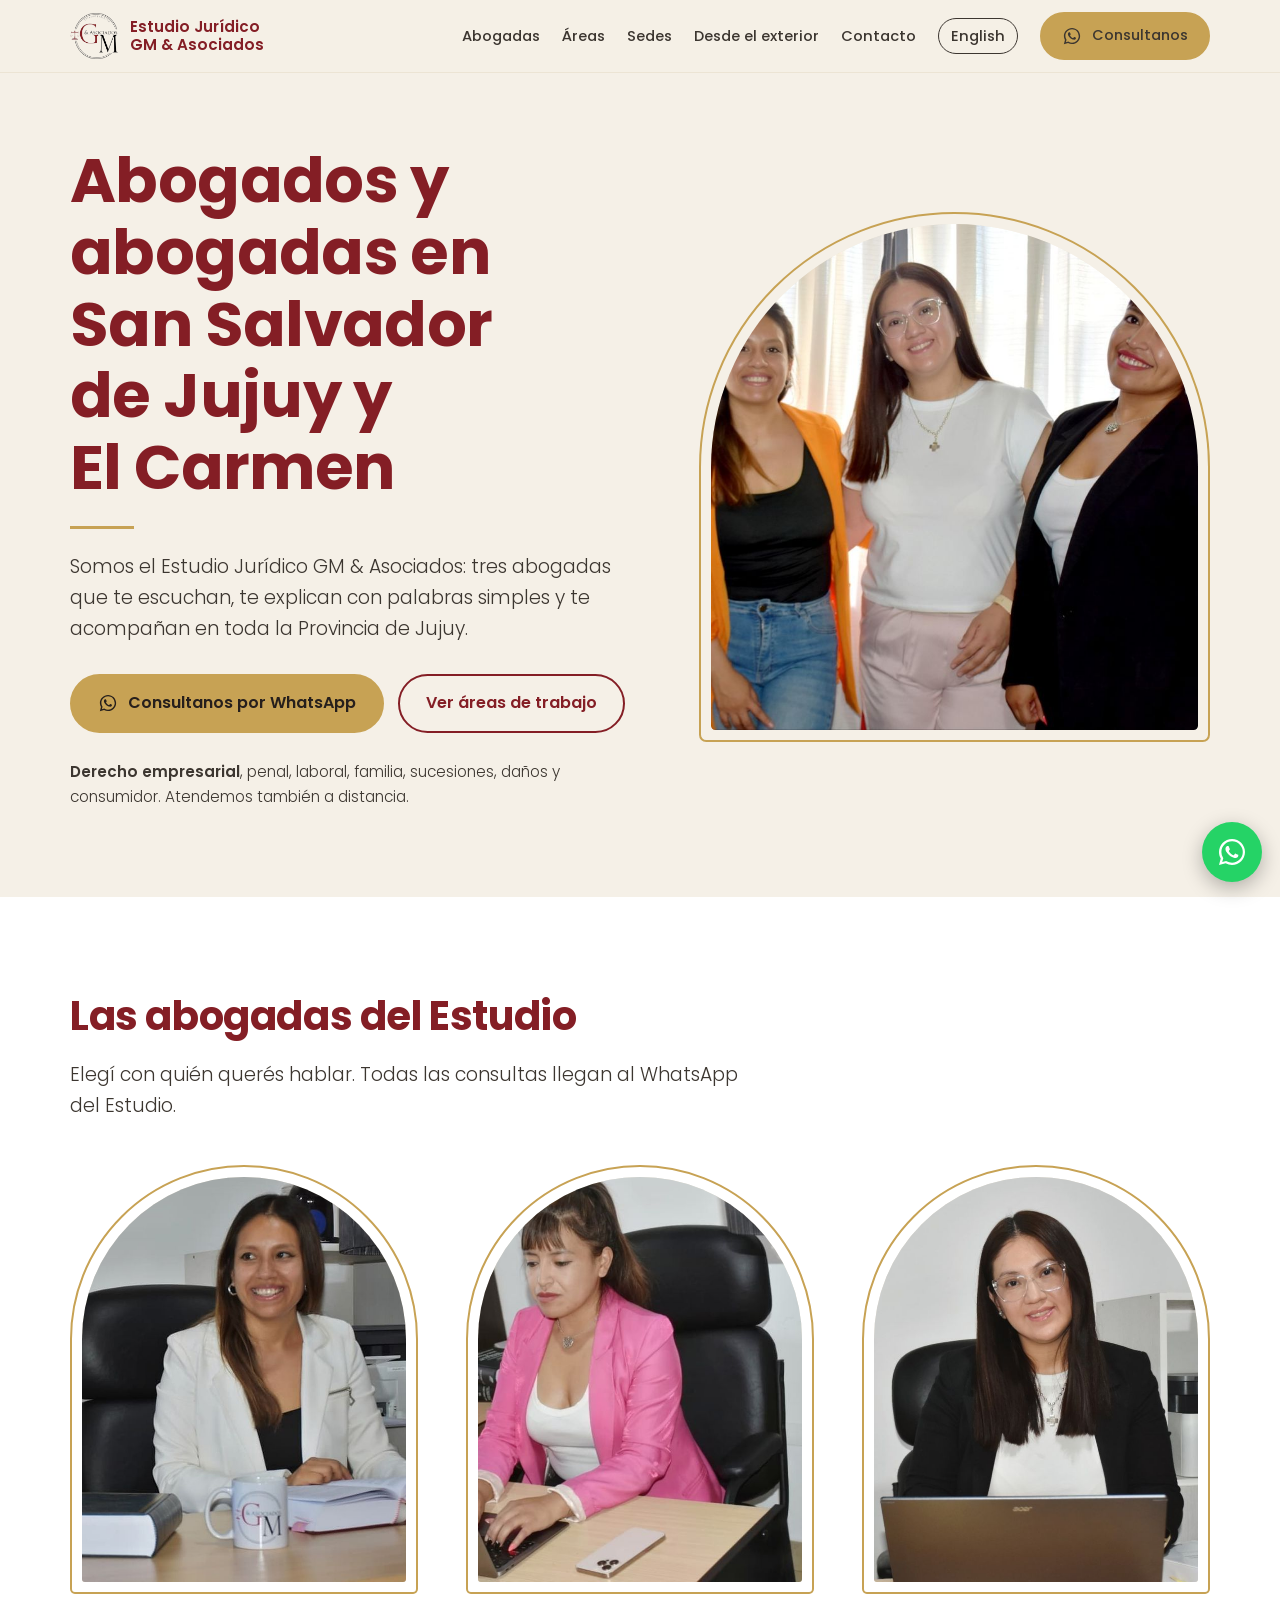
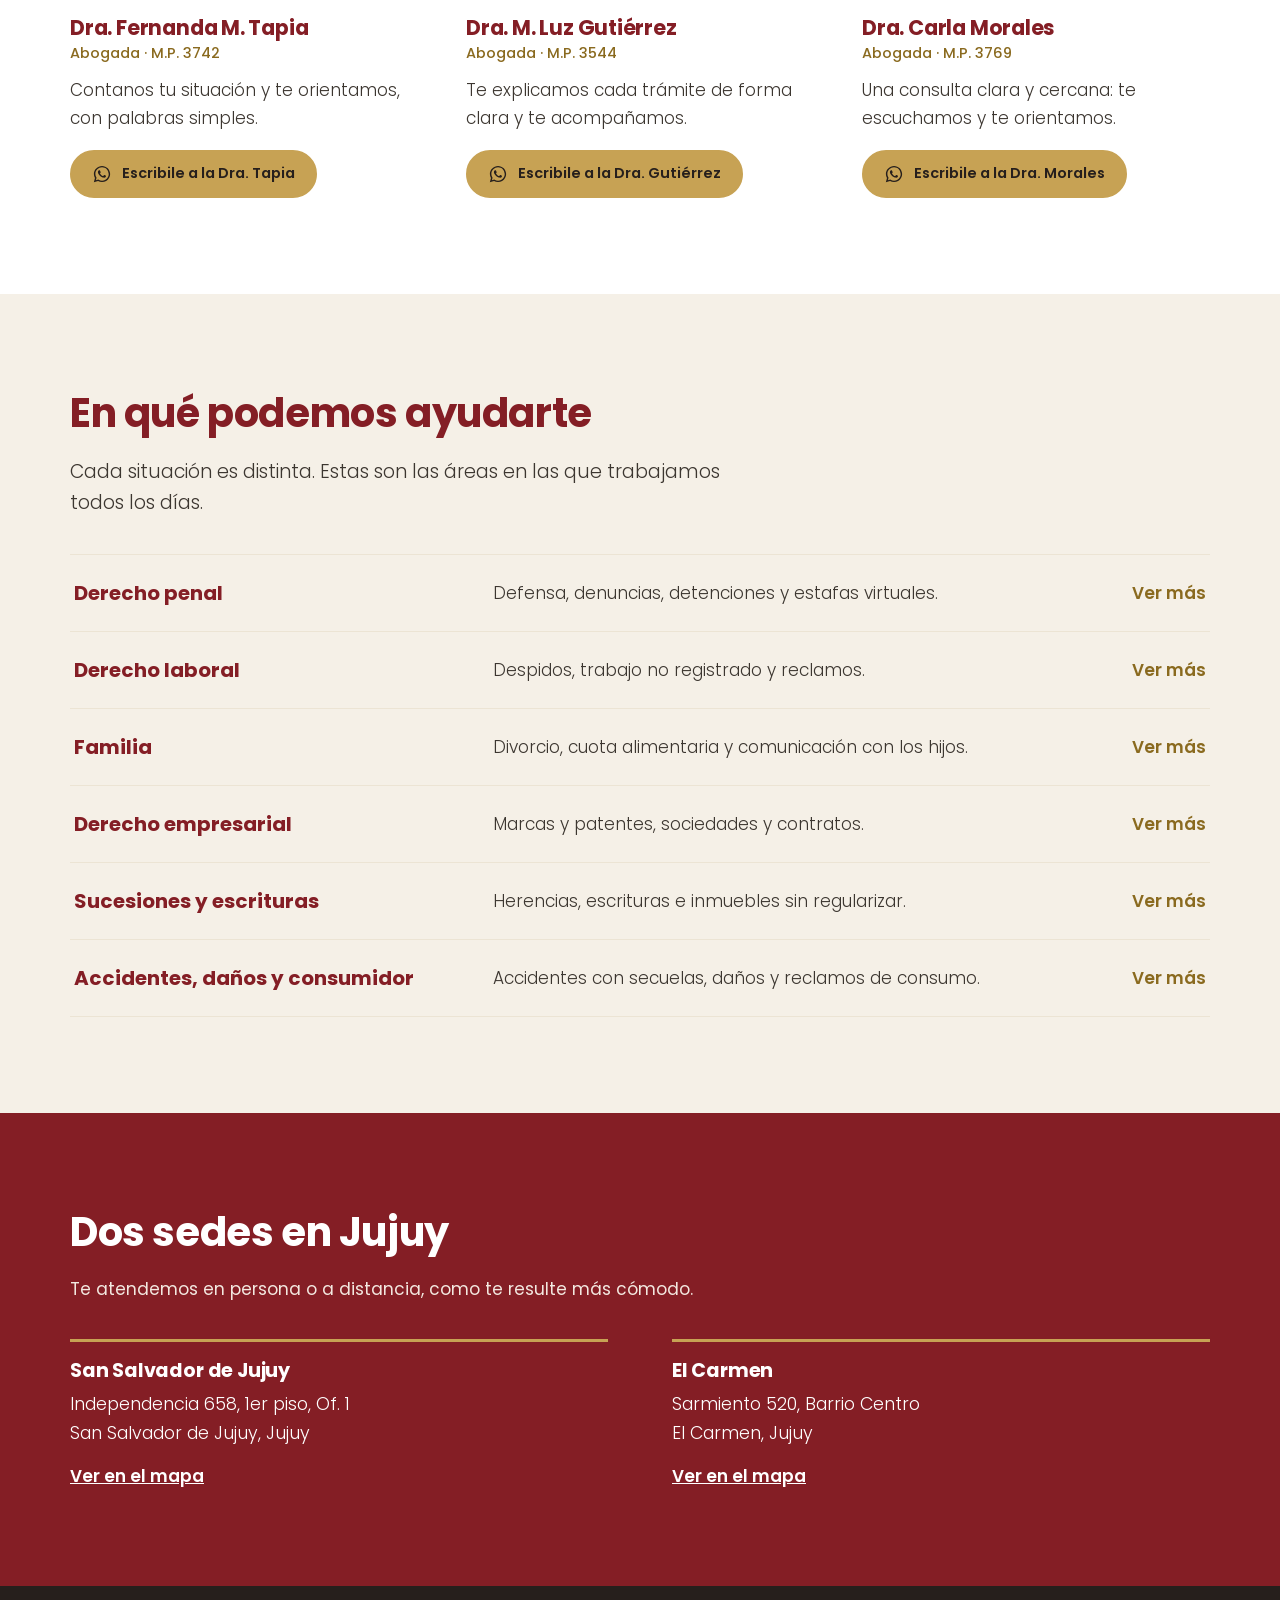
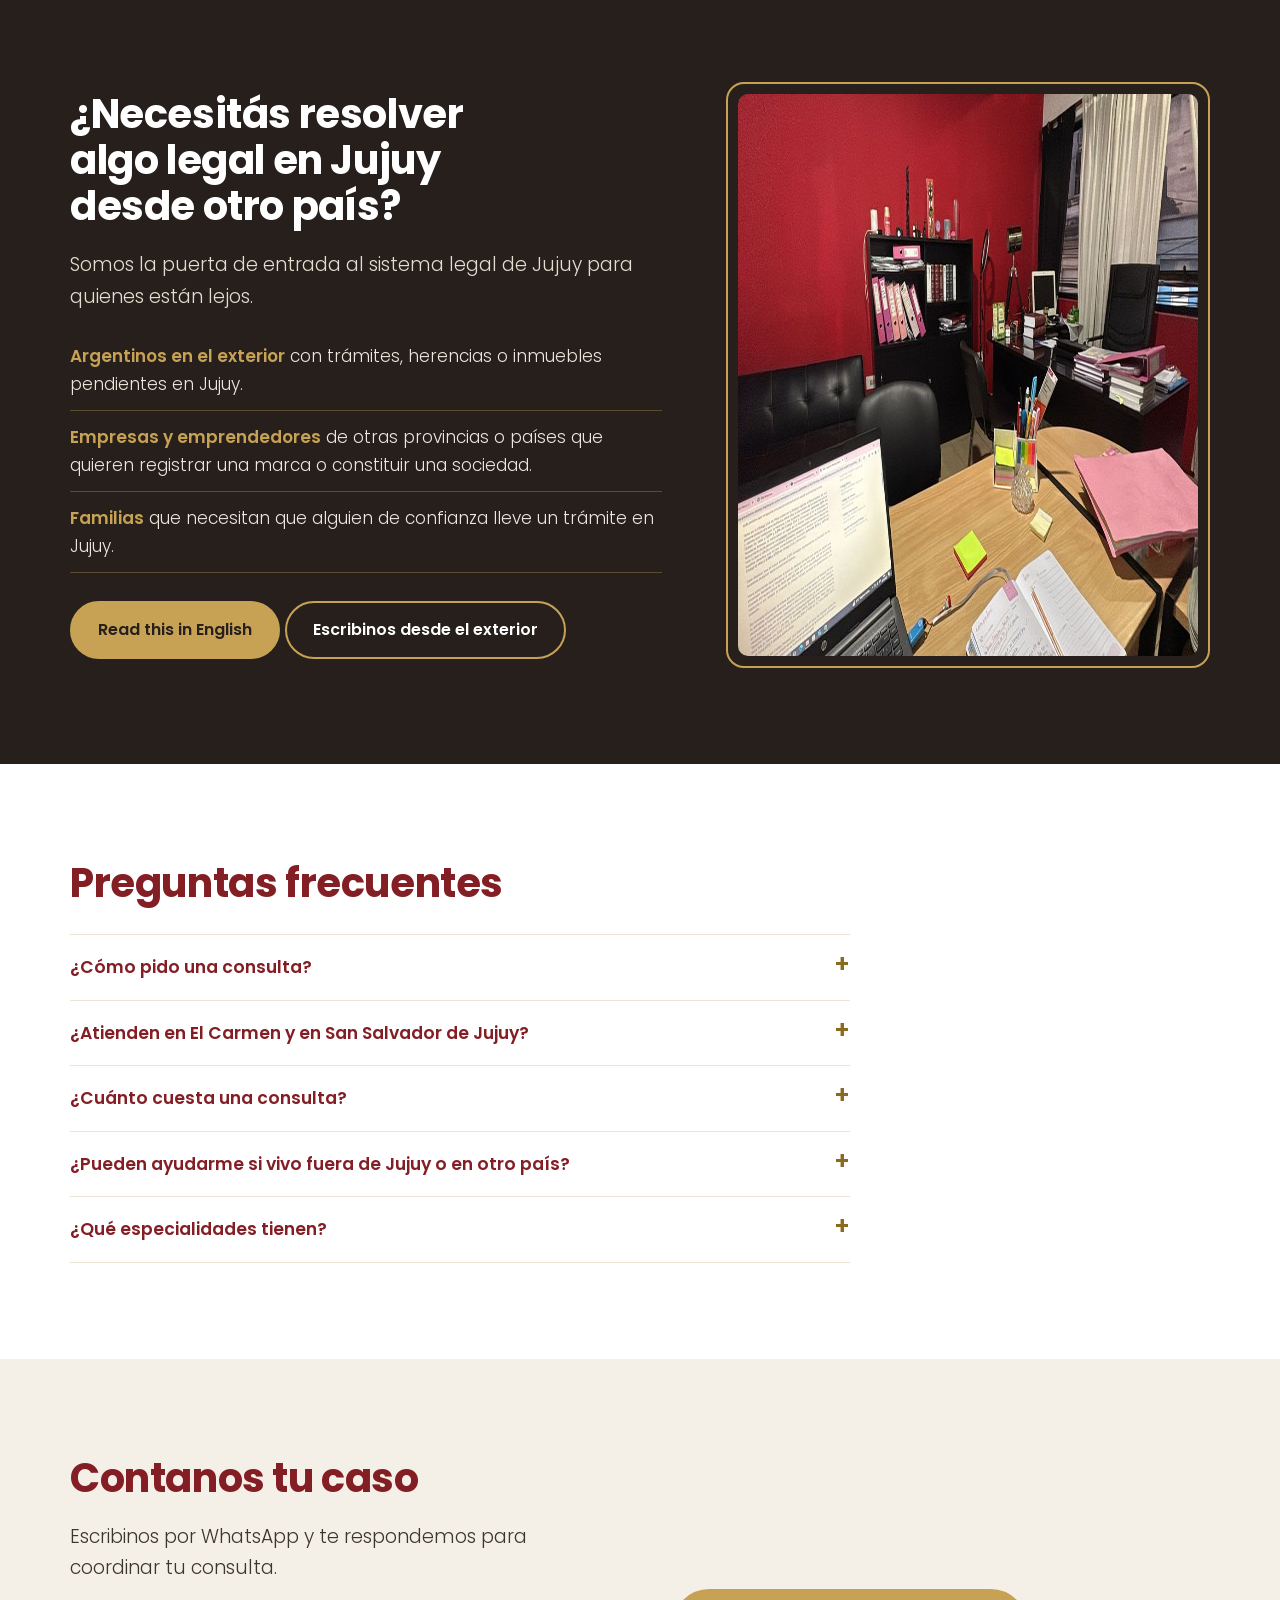
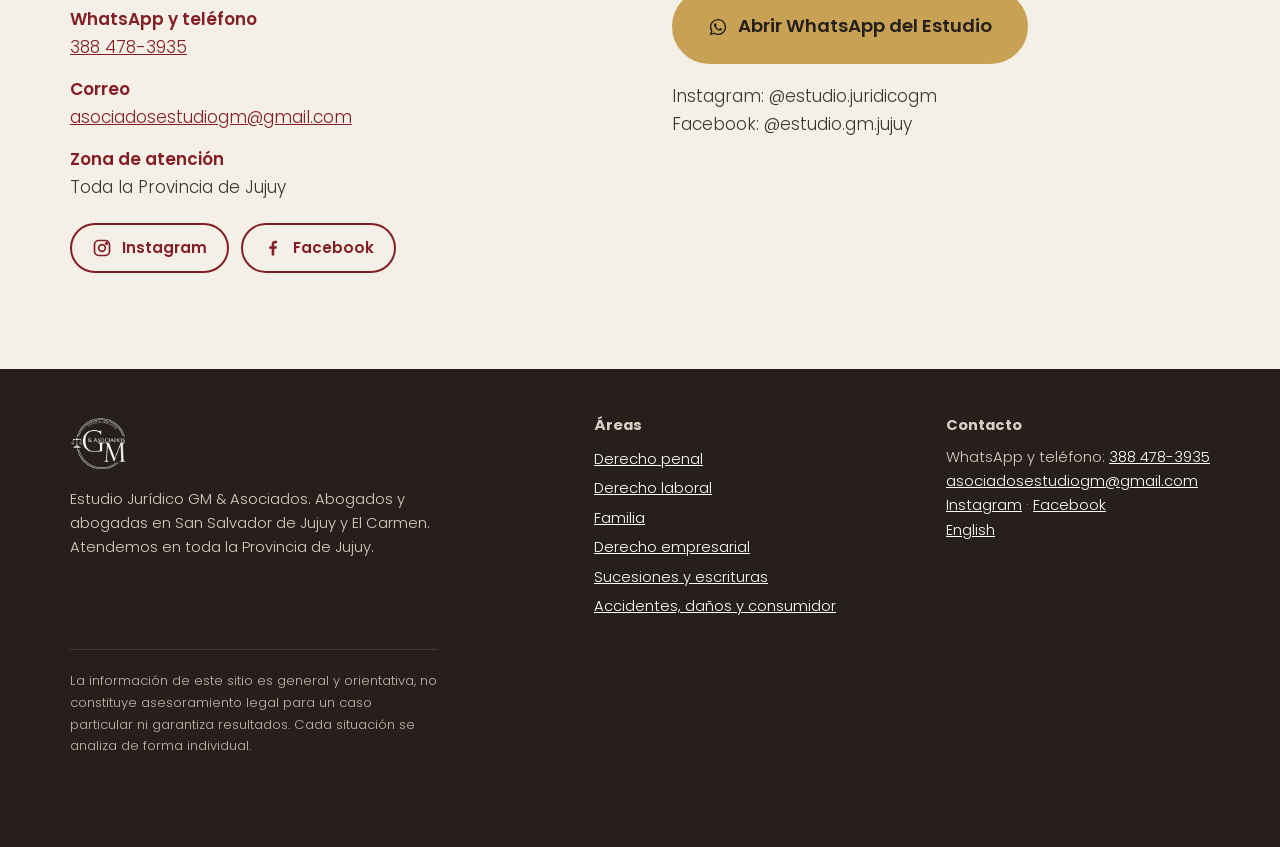
==== index.html @ 3192e0ef "Sitio web Estudio Juridico GM & Asociados Co-Authored-By: Claude Sonnet 5.5 <noreply@anthropic.com> " ====
<!doctype html>
<html lang="es">
<head>
<meta charset="utf-8">
<meta name="viewport" content="width=device-width,initial-scale=1">
<title>Abogadas en Jujuy y El Carmen | Estudio GM &amp; Asociados</title>
<meta name="description" content="Estudio jurídico en San Salvador de Jujuy y El Carmen. Abogados y abogadas en derecho empresarial, penal, laboral y familia. Consultá por WhatsApp.">
<meta name="robots" content="index,follow,max-image-preview:large">
<link rel="canonical" href="https://consultorarzok.github.io/estudio-gm-asociados-web/">
<link rel="alternate" hreflang="es-AR" href="https://consultorarzok.github.io/estudio-gm-asociados-web/">
<link rel="alternate" hreflang="en" href="https://consultorarzok.github.io/estudio-gm-asociados-web/en/">
<link rel="alternate" hreflang="x-default" href="https://consultorarzok.github.io/estudio-gm-asociados-web/">
<meta name="theme-color" content="#841E25">
<meta name="geo.region" content="AR-Y">
<meta name="geo.placename" content="San Salvador de Jujuy">
<meta property="og:type" content="website">
<meta property="og:site_name" content="Estudio Jurídico GM & Asociados">
<meta property="og:title" content="Abogadas en Jujuy y El Carmen | Estudio GM &amp; Asociados">
<meta property="og:description" content="Estudio jurídico en San Salvador de Jujuy y El Carmen. Abogados y abogadas en derecho empresarial, penal, laboral y familia. Consultá por WhatsApp.">
<meta property="og:url" content="https://consultorarzok.github.io/estudio-gm-asociados-web/">
<meta property="og:image" content="https://consultorarzok.github.io/estudio-gm-asociados-web/img/og.jpg">
<meta property="og:locale" content="es_AR">
<meta name="twitter:card" content="summary_large_image">
<link rel="icon" href="favicon.png" type="image/png">
<link rel="apple-touch-icon" href="apple-touch-icon.png">
<link rel="preconnect" href="https://fonts.googleapis.com">
<link rel="preconnect" href="https://fonts.gstatic.com" crossorigin>
<link href="https://fonts.googleapis.com/css2?family=Poppins:wght@300;400;500;600;700&display=swap" rel="stylesheet">
<link rel="stylesheet" href="style.css">
<script type="application/ld+json">{"@context": "https://schema.org", "@graph": [{"@type": ["LegalService", "LocalBusiness"], "@id": "https://consultorarzok.github.io/estudio-gm-asociados-web/#estudio", "name": "Estudio Jurídico GM & Asociados", "alternateName": ["GM & Asociados", "Estudio GM Jujuy"], "description": "Estudio jurídico en San Salvador de Jujuy y El Carmen, Jujuy, Argentina. Abogados y abogadas en derecho empresarial, penal, laboral, familia, sucesiones, daños y consumidor.", "url": "https://consultorarzok.github.io/estudio-gm-asociados-web/", "logo": "https://consultorarzok.github.io/estudio-gm-asociados-web/img/logo-gm.png", "image": "https://consultorarzok.github.io/estudio-gm-asociados-web/img/og.jpg", "telephone": "+543884783935", "email": "asociadosestudiogm@gmail.com", "priceRange": "$$", "address": {"@type": "PostalAddress", "streetAddress": "Independencia 658, 1er Piso, Of. 1", "addressLocality": "San Salvador de Jujuy", "addressRegion": "Jujuy", "addressCountry": "AR"}, "areaServed": [{"@type": "AdministrativeArea", "name": "Provincia de Jujuy"}, {"@type": "City", "name": "San Salvador de Jujuy"}, {"@type": "City", "name": "El Carmen"}], "knowsAbout": ["Derecho empresarial", "Registro de marcas y patentes", "Sociedades", "Derecho penal", "Derecho laboral", "Derecho de familia", "Sucesiones", "Daños y perjuicios", "Derecho del consumidor"], "knowsLanguage": ["es"], "sameAs": ["https://www.instagram.com/estudio.juridicogm/", "https://www.facebook.com/estudio.gm.jujuy"], "contactPoint": {"@type": "ContactPoint", "telephone": "+543884783935", "contactType": "customer service", "availableLanguage": ["es"], "areaServed": "AR"}, "location": [{"@type": "Place", "name": "Sede San Salvador de Jujuy", "address": {"@type": "PostalAddress", "streetAddress": "Independencia 658, 1er Piso, Of. 1", "addressLocality": "San Salvador de Jujuy", "addressRegion": "Jujuy", "addressCountry": "AR"}}, {"@type": "Place", "name": "Sede El Carmen", "address": {"@type": "PostalAddress", "streetAddress": "Sarmiento 520, Barrio Centro", "addressLocality": "El Carmen", "addressRegion": "Jujuy", "addressCountry": "AR"}}], "employee": [{"@type": "Person", "name": "Dra. Fernanda M. Tapia", "jobTitle": "Abogada", "worksFor": {"@id": "https://consultorarzok.github.io/estudio-gm-asociados-web/#estudio"}, "image": "https://consultorarzok.github.io/estudio-gm-asociados-web/img/dra-tapia.jpg"}, {"@type": "Person", "name": "Dra. M. Luz Gutiérrez", "jobTitle": "Abogada", "worksFor": {"@id": "https://consultorarzok.github.io/estudio-gm-asociados-web/#estudio"}, "image": "https://consultorarzok.github.io/estudio-gm-asociados-web/img/dra-gutierrez.jpg"}, {"@type": "Person", "name": "Dra. Carla Morales", "jobTitle": "Abogada", "worksFor": {"@id": "https://consultorarzok.github.io/estudio-gm-asociados-web/#estudio"}, "image": "https://consultorarzok.github.io/estudio-gm-asociados-web/img/dra-morales.jpg"}]}, {"@type": "WebSite", "@id": "https://consultorarzok.github.io/estudio-gm-asociados-web/#web", "url": "https://consultorarzok.github.io/estudio-gm-asociados-web/", "name": "Estudio Jurídico GM & Asociados", "inLanguage": "es-AR", "publisher": {"@id": "https://consultorarzok.github.io/estudio-gm-asociados-web/#estudio"}}]}</script>
</head>
<body>
<a class="skip" href="#main">Ir al contenido</a>
<header class="top"><div class="wrap bar">
<a class="brand" href="./"><img src="img/logo-gm.png" alt="Logo del Estudio Jurídico GM & Asociados" width="48" height="45"><span>Estudio Jurídico<br>GM &amp; Asociados</span></a>
<button class="menu-btn" aria-expanded="false" aria-controls="nav" onclick="var n=document.getElementById('nav');var o=n.classList.toggle('open');this.setAttribute('aria-expanded',o)">Menú</button>
<nav class="main" id="nav" aria-label="Principal"><a href="#equipo">Abogadas</a><a href="#areas">Áreas</a><a href="#sedes">Sedes</a><a href="#desde-el-exterior">Desde el exterior</a><a href="#contacto">Contacto</a><a class="lang" href="en/" hreflang="en" lang="en">English</a><a class="btn sm" href="https://wa.me/5493884783935?text=Hola%2C%20quisiera%20hacer%20una%20consulta%20con%20el%20Estudio%20GM%20%26%20Asociados." rel="noopener" target="_blank"><svg viewBox="0 0 32 32" fill="currentColor" aria-hidden="true"><path d="M16.04 3C8.84 3 3 8.83 3 16.02c0 2.3.6 4.54 1.74 6.51L3 29l6.64-1.7a13 13 0 0 0 6.4 1.64h.01C23.23 28.94 29 23.1 29 15.92 29 8.83 23.2 3 16.04 3Zm0 23.7h-.01a10.7 10.7 0 0 1-5.46-1.5l-.39-.23-3.94 1.01 1.05-3.84-.25-.4a10.67 10.67 0 0 1-1.64-5.72c0-5.9 4.8-10.7 10.7-10.7 2.86 0 5.54 1.1 7.56 3.14a10.6 10.6 0 0 1 3.13 7.57c0 5.9-4.8 10.67-10.75 10.67Zm5.87-8c-.32-.16-1.9-.94-2.2-1.05-.3-.1-.5-.16-.73.16-.21.32-.84 1.05-1.03 1.27-.19.21-.38.24-.7.08-.32-.16-1.36-.5-2.59-1.6a9.7 9.7 0 0 1-1.8-2.24c-.19-.32 0-.5.14-.66.14-.14.32-.38.48-.57.16-.19.21-.32.32-.54.1-.21.05-.4-.03-.56-.08-.16-.73-1.76-1-2.4-.26-.63-.53-.54-.73-.55h-.62c-.21 0-.56.08-.85.4-.29.32-1.11 1.08-1.11 2.64 0 1.55 1.14 3.06 1.3 3.27.16.21 2.23 3.4 5.4 4.77.75.33 1.34.52 1.8.67.76.24 1.45.2 2 .12.6-.09 1.9-.78 2.16-1.53.27-.75.27-1.39.19-1.53-.08-.13-.3-.21-.62-.37Z"/></svg>Consultanos</a></nav>
</div></header>
<main id="main">
<section class="hero"><div class="wrap grid">
<div>
<h1>Abogados y abogadas en San Salvador de Jujuy y El Carmen</h1>
<span class="rule"></span>
<p class="lead">Somos el Estudio Jurídico GM &amp; Asociados: tres abogadas que te escuchan, te explican con palabras simples y te acompañan en toda la Provincia de Jujuy.</p>
<div class="acts">
<a class="btn" href="https://wa.me/5493884783935?text=Hola%2C%20quisiera%20hacer%20una%20consulta%20con%20el%20Estudio%20GM%20%26%20Asociados." target="_blank" rel="noopener"><svg viewBox="0 0 32 32" fill="currentColor" aria-hidden="true"><path d="M16.04 3C8.84 3 3 8.83 3 16.02c0 2.3.6 4.54 1.74 6.51L3 29l6.64-1.7a13 13 0 0 0 6.4 1.64h.01C23.23 28.94 29 23.1 29 15.92 29 8.83 23.2 3 16.04 3Zm0 23.7h-.01a10.7 10.7 0 0 1-5.46-1.5l-.39-.23-3.94 1.01 1.05-3.84-.25-.4a10.67 10.67 0 0 1-1.64-5.72c0-5.9 4.8-10.7 10.7-10.7 2.86 0 5.54 1.1 7.56 3.14a10.6 10.6 0 0 1 3.13 7.57c0 5.9-4.8 10.67-10.75 10.67Zm5.87-8c-.32-.16-1.9-.94-2.2-1.05-.3-.1-.5-.16-.73.16-.21.32-.84 1.05-1.03 1.27-.19.21-.38.24-.7.08-.32-.16-1.36-.5-2.59-1.6a9.7 9.7 0 0 1-1.8-2.24c-.19-.32 0-.5.14-.66.14-.14.32-.38.48-.57.16-.19.21-.32.32-.54.1-.21.05-.4-.03-.56-.08-.16-.73-1.76-1-2.4-.26-.63-.53-.54-.73-.55h-.62c-.21 0-.56.08-.85.4-.29.32-1.11 1.08-1.11 2.64 0 1.55 1.14 3.06 1.3 3.27.16.21 2.23 3.4 5.4 4.77.75.33 1.34.52 1.8.67.76.24 1.45.2 2 .12.6-.09 1.9-.78 2.16-1.53.27-.75.27-1.39.19-1.53-.08-.13-.3-.21-.62-.37Z"/></svg>Consultanos por WhatsApp</a>
<a class="btn sec" href="#areas">Ver áreas de trabajo</a>
</div>
<p class="meta"><strong>Derecho empresarial</strong>, penal, laboral, familia, sucesiones, daños y consumidor. Atendemos también a distancia.</p>
</div>
<div class="ring hero-ring"><div class="arch"><img src="img/equipo.jpg" alt="Las tres abogadas del Estudio Jurídico GM & Asociados, Jujuy" width="900" height="805" fetchpriority="high" style="object-position:50% 30%"></div></div>
</div></section>

<section class="alt" id="equipo"><div class="wrap">
<h2>Las abogadas del Estudio</h2>
<p class="lead">Elegí con quién querés hablar. Todas las consultas llegan al WhatsApp del Estudio.</p>
<div class="team"><article class="mem">
<div class="ring"><div class="arch"><img src="img/dra-tapia.jpg" alt="Dra. Fernanda M. Tapia, abogada en Jujuy, sonriendo en su escritorio" style="object-position:50% 18%" loading="lazy" width="640" height="800"></div></div>
<h3>Dra. Fernanda M. Tapia</h3><p class="mp">Abogada · M.P. 3742</p><p>Contanos tu situación y te orientamos, con palabras simples.</p>
<a class="btn sm" href="https://wa.me/5493884783935?text=Hola%2C%20quisiera%20hacer%20una%20consulta%20con%20la%20Dra.%20Tapia." target="_blank" rel="noopener"><svg viewBox="0 0 32 32" fill="currentColor" aria-hidden="true"><path d="M16.04 3C8.84 3 3 8.83 3 16.02c0 2.3.6 4.54 1.74 6.51L3 29l6.64-1.7a13 13 0 0 0 6.4 1.64h.01C23.23 28.94 29 23.1 29 15.92 29 8.83 23.2 3 16.04 3Zm0 23.7h-.01a10.7 10.7 0 0 1-5.46-1.5l-.39-.23-3.94 1.01 1.05-3.84-.25-.4a10.67 10.67 0 0 1-1.64-5.72c0-5.9 4.8-10.7 10.7-10.7 2.86 0 5.54 1.1 7.56 3.14a10.6 10.6 0 0 1 3.13 7.57c0 5.9-4.8 10.67-10.75 10.67Zm5.87-8c-.32-.16-1.9-.94-2.2-1.05-.3-.1-.5-.16-.73.16-.21.32-.84 1.05-1.03 1.27-.19.21-.38.24-.7.08-.32-.16-1.36-.5-2.59-1.6a9.7 9.7 0 0 1-1.8-2.24c-.19-.32 0-.5.14-.66.14-.14.32-.38.48-.57.16-.19.21-.32.32-.54.1-.21.05-.4-.03-.56-.08-.16-.73-1.76-1-2.4-.26-.63-.53-.54-.73-.55h-.62c-.21 0-.56.08-.85.4-.29.32-1.11 1.08-1.11 2.64 0 1.55 1.14 3.06 1.3 3.27.16.21 2.23 3.4 5.4 4.77.75.33 1.34.52 1.8.67.76.24 1.45.2 2 .12.6-.09 1.9-.78 2.16-1.53.27-.75.27-1.39.19-1.53-.08-.13-.3-.21-.62-.37Z"/></svg>Escribile a la Dra. Tapia</a>
</article><article class="mem">
<div class="ring"><div class="arch"><img src="img/dra-gutierrez.jpg" alt="Dra. M. Luz Gutiérrez, abogada en Jujuy, trabajando en su escritorio" style="object-position:45% 10%" loading="lazy" width="640" height="800"></div></div>
<h3>Dra. M. Luz Gutiérrez</h3><p class="mp">Abogada · M.P. 3544</p><p>Te explicamos cada trámite de forma clara y te acompañamos.</p>
<a class="btn sm" href="https://wa.me/5493884783935?text=Hola%2C%20quisiera%20hacer%20una%20consulta%20con%20la%20Dra.%20Guti%C3%A9rrez." target="_blank" rel="noopener"><svg viewBox="0 0 32 32" fill="currentColor" aria-hidden="true"><path d="M16.04 3C8.84 3 3 8.83 3 16.02c0 2.3.6 4.54 1.74 6.51L3 29l6.64-1.7a13 13 0 0 0 6.4 1.64h.01C23.23 28.94 29 23.1 29 15.92 29 8.83 23.2 3 16.04 3Zm0 23.7h-.01a10.7 10.7 0 0 1-5.46-1.5l-.39-.23-3.94 1.01 1.05-3.84-.25-.4a10.67 10.67 0 0 1-1.64-5.72c0-5.9 4.8-10.7 10.7-10.7 2.86 0 5.54 1.1 7.56 3.14a10.6 10.6 0 0 1 3.13 7.57c0 5.9-4.8 10.67-10.75 10.67Zm5.87-8c-.32-.16-1.9-.94-2.2-1.05-.3-.1-.5-.16-.73.16-.21.32-.84 1.05-1.03 1.27-.19.21-.38.24-.7.08-.32-.16-1.36-.5-2.59-1.6a9.7 9.7 0 0 1-1.8-2.24c-.19-.32 0-.5.14-.66.14-.14.32-.38.48-.57.16-.19.21-.32.32-.54.1-.21.05-.4-.03-.56-.08-.16-.73-1.76-1-2.4-.26-.63-.53-.54-.73-.55h-.62c-.21 0-.56.08-.85.4-.29.32-1.11 1.08-1.11 2.64 0 1.55 1.14 3.06 1.3 3.27.16.21 2.23 3.4 5.4 4.77.75.33 1.34.52 1.8.67.76.24 1.45.2 2 .12.6-.09 1.9-.78 2.16-1.53.27-.75.27-1.39.19-1.53-.08-.13-.3-.21-.62-.37Z"/></svg>Escribile a la Dra. Gutiérrez</a>
</article><article class="mem">
<div class="ring"><div class="arch"><img src="img/dra-morales.jpg" alt="Dra. Carla Morales, abogada en Jujuy, frente a su computadora" style="object-position:50% 15%" loading="lazy" width="640" height="800"></div></div>
<h3>Dra. Carla Morales</h3><p class="mp">Abogada · M.P. 3769</p><p>Una consulta clara y cercana: te escuchamos y te orientamos.</p>
<a class="btn sm" href="https://wa.me/5493884783935?text=Hola%2C%20quisiera%20hacer%20una%20consulta%20con%20la%20Dra.%20Morales." target="_blank" rel="noopener"><svg viewBox="0 0 32 32" fill="currentColor" aria-hidden="true"><path d="M16.04 3C8.84 3 3 8.83 3 16.02c0 2.3.6 4.54 1.74 6.51L3 29l6.64-1.7a13 13 0 0 0 6.4 1.64h.01C23.23 28.94 29 23.1 29 15.92 29 8.83 23.2 3 16.04 3Zm0 23.7h-.01a10.7 10.7 0 0 1-5.46-1.5l-.39-.23-3.94 1.01 1.05-3.84-.25-.4a10.67 10.67 0 0 1-1.64-5.72c0-5.9 4.8-10.7 10.7-10.7 2.86 0 5.54 1.1 7.56 3.14a10.6 10.6 0 0 1 3.13 7.57c0 5.9-4.8 10.67-10.75 10.67Zm5.87-8c-.32-.16-1.9-.94-2.2-1.05-.3-.1-.5-.16-.73.16-.21.32-.84 1.05-1.03 1.27-.19.21-.38.24-.7.08-.32-.16-1.36-.5-2.59-1.6a9.7 9.7 0 0 1-1.8-2.24c-.19-.32 0-.5.14-.66.14-.14.32-.38.48-.57.16-.19.21-.32.32-.54.1-.21.05-.4-.03-.56-.08-.16-.73-1.76-1-2.4-.26-.63-.53-.54-.73-.55h-.62c-.21 0-.56.08-.85.4-.29.32-1.11 1.08-1.11 2.64 0 1.55 1.14 3.06 1.3 3.27.16.21 2.23 3.4 5.4 4.77.75.33 1.34.52 1.8.67.76.24 1.45.2 2 .12.6-.09 1.9-.78 2.16-1.53.27-.75.27-1.39.19-1.53-.08-.13-.3-.21-.62-.37Z"/></svg>Escribile a la Dra. Morales</a>
</article></div>
</div></section>

<section id="areas"><div class="wrap">
<h2>En qué podemos ayudarte</h2>
<p class="lead">Cada situación es distinta. Estas son las áreas en las que trabajamos todos los días.</p>
<div class="areas"><a href="abogados-penalistas-jujuy/"><strong>Derecho penal</strong><span>Defensa, denuncias, detenciones y estafas virtuales.</span><i>Ver más</i></a><a href="abogados-laboralistas-jujuy/"><strong>Derecho laboral</strong><span>Despidos, trabajo no registrado y reclamos.</span><i>Ver más</i></a><a href="abogados-de-familia-jujuy/"><strong>Familia</strong><span>Divorcio, cuota alimentaria y comunicación con los hijos.</span><i>Ver más</i></a><a href="abogados-derecho-empresarial-jujuy/"><strong>Derecho empresarial</strong><span>Marcas y patentes, sociedades y contratos.</span><i>Ver más</i></a><a href="abogados-sucesiones-escrituras-jujuy/"><strong>Sucesiones y escrituras</strong><span>Herencias, escrituras e inmuebles sin regularizar.</span><i>Ver más</i></a><a href="abogados-accidentes-danos-consumidor-jujuy/"><strong>Accidentes, daños y consumidor</strong><span>Accidentes con secuelas, daños y reclamos de consumo.</span><i>Ver más</i></a></div>
</div></section>

<section class="band" id="sedes"><div class="wrap">
<h2>Dos sedes en Jujuy</h2>
<p>Te atendemos en persona o a distancia, como te resulte más cómodo.</p>
<div class="sedes">
<div class="sede"><h3>San Salvador de Jujuy</h3><address>Independencia 658, 1er piso, Of. 1<br>San Salvador de Jujuy, Jujuy</address><a href="https://www.google.com/maps/search/?api=1&query=Independencia+658+San+Salvador+de+Jujuy" target="_blank" rel="noopener">Ver en el mapa</a></div>
<div class="sede"><h3>El Carmen</h3><address>Sarmiento 520, Barrio Centro<br>El Carmen, Jujuy</address><a href="https://www.google.com/maps/search/?api=1&query=Sarmiento+520+El+Carmen+Jujuy" target="_blank" rel="noopener">Ver en el mapa</a></div>
</div></div></section>

<section class="world" id="desde-el-exterior"><div class="wrap cols">
<div>
<h2>¿Necesitás resolver algo legal en Jujuy desde otro país?</h2>
<p class="lead" style="color:#e6dccf">Somos la puerta de entrada al sistema legal de Jujuy para quienes están lejos.</p>
<ul>
<li><strong>Argentinos en el exterior</strong> con trámites, herencias o inmuebles pendientes en Jujuy.</li>
<li><strong>Empresas y emprendedores</strong> de otras provincias o países que quieren registrar una marca o constituir una sociedad.</li>
<li><strong>Familias</strong> que necesitan que alguien de confianza lleve un trámite en Jujuy.</li>
</ul>
<a class="btn" href="en/">Read this in English</a> <a class="btn sec" href="https://wa.me/5493884783935?text=Hola%2C%20te%20escribo%20desde%20otro%20pa%C3%ADs%20y%20necesito%20una%20gesti%C3%B3n%20legal%20en%20Jujuy." target="_blank" rel="noopener">Escribinos desde el exterior</a>
</div>
<figure><img src="img/oficina.jpg" alt="Oficina del Estudio GM & Asociados en Jujuy" loading="lazy" width="1000" height="562"></figure>
</div></section>

<section class="alt" id="preguntas"><div class="wrap">
<h2>Preguntas frecuentes</h2>
<div class="faq"><details><summary>¿Cómo pido una consulta?</summary><p>Escribinos por WhatsApp al 388 478-3935 contándonos brevemente tu situación. Te respondemos para coordinar la consulta, en cualquiera de las dos sedes o a distancia.</p></details><details><summary>¿Atienden en El Carmen y en San Salvador de Jujuy?</summary><p>Sí. Tenemos dos sedes: San Salvador de Jujuy (Independencia 658, 1er piso, oficina 1) y El Carmen (Sarmiento 520, Barrio Centro). Atendemos en toda la Provincia de Jujuy.</p></details><details><summary>¿Cuánto cuesta una consulta?</summary><p>Depende de cada caso. Escribinos y te informamos cómo trabajamos y los honorarios antes de avanzar con cualquier trámite.</p></details><details><summary>¿Pueden ayudarme si vivo fuera de Jujuy o en otro país?</summary><p>Sí. Muchas consultas pueden iniciarse a distancia por WhatsApp o mail. Si necesitás resolver algo legal en Jujuy desde otra provincia o desde el exterior, contanos tu caso y te explicamos cómo hacerlo.</p></details><details><summary>¿Qué especialidades tienen?</summary><p>El Estudio se destaca en derecho empresarial (registro de marcas y patentes, sociedades y contratos). También atendemos temas penales, laborales, de familia, sucesiones, escrituras, daños y accidentes, y consumidor.</p></details></div>
</div></section>

<section id="contacto"><div class="wrap contact">
<div>
<h2>Contanos tu caso</h2>
<p class="lead">Escribinos por WhatsApp y te respondemos para coordinar tu consulta.</p>
<dl>
<dt>WhatsApp y teléfono</dt><dd><a href="tel:+543884783935">388 478-3935</a></dd>
<dt>Correo</dt><dd><a href="mailto:asociadosestudiogm@gmail.com">asociadosestudiogm@gmail.com</a></dd>
<dt>Zona de atención</dt><dd>Toda la Provincia de Jujuy</dd>
</dl>
<div class="social">
<a href="https://www.instagram.com/estudio.juridicogm/" target="_blank" rel="noopener"><svg viewBox="0 0 24 24" fill="none" stroke="currentColor" stroke-width="2" aria-hidden="true"><rect x="3" y="3" width="18" height="18" rx="5"/><circle cx="12" cy="12" r="4"/><circle cx="17.5" cy="6.5" r="1" fill="currentColor"/></svg>Instagram</a>
<a href="https://www.facebook.com/estudio.gm.jujuy" target="_blank" rel="noopener"><svg viewBox="0 0 24 24" fill="currentColor" aria-hidden="true"><path d="M13.5 21v-8h2.7l.4-3.2h-3.1V7.8c0-.9.3-1.5 1.6-1.5h1.7V3.4c-.3 0-1.3-.1-2.4-.1-2.4 0-4 1.5-4 4.1v2.4H7.6V13h2.8v8h3.1Z"/></svg>Facebook</a>
</div>
</div>
<div><a class="btn" href="https://wa.me/5493884783935?text=Hola%2C%20quisiera%20hacer%20una%20consulta%20con%20el%20Estudio%20GM%20%26%20Asociados." target="_blank" rel="noopener" style="font-size:1.15rem;padding:20px 34px"><svg viewBox="0 0 32 32" fill="currentColor" aria-hidden="true"><path d="M16.04 3C8.84 3 3 8.83 3 16.02c0 2.3.6 4.54 1.74 6.51L3 29l6.64-1.7a13 13 0 0 0 6.4 1.64h.01C23.23 28.94 29 23.1 29 15.92 29 8.83 23.2 3 16.04 3Zm0 23.7h-.01a10.7 10.7 0 0 1-5.46-1.5l-.39-.23-3.94 1.01 1.05-3.84-.25-.4a10.67 10.67 0 0 1-1.64-5.72c0-5.9 4.8-10.7 10.7-10.7 2.86 0 5.54 1.1 7.56 3.14a10.6 10.6 0 0 1 3.13 7.57c0 5.9-4.8 10.67-10.75 10.67Zm5.87-8c-.32-.16-1.9-.94-2.2-1.05-.3-.1-.5-.16-.73.16-.21.32-.84 1.05-1.03 1.27-.19.21-.38.24-.7.08-.32-.16-1.36-.5-2.59-1.6a9.7 9.7 0 0 1-1.8-2.24c-.19-.32 0-.5.14-.66.14-.14.32-.38.48-.57.16-.19.21-.32.32-.54.1-.21.05-.4-.03-.56-.08-.16-.73-1.76-1-2.4-.26-.63-.53-.54-.73-.55h-.62c-.21 0-.56.08-.85.4-.29.32-1.11 1.08-1.11 2.64 0 1.55 1.14 3.06 1.3 3.27.16.21 2.23 3.4 5.4 4.77.75.33 1.34.52 1.8.67.76.24 1.45.2 2 .12.6-.09 1.9-.78 2.16-1.53.27-.75.27-1.39.19-1.53-.08-.13-.3-.21-.62-.37Z"/></svg>Abrir WhatsApp del Estudio</a>
<p style="margin-top:18px;font-weight:300">Instagram: @estudio.juridicogm<br>Facebook: @estudio.gm.jujuy</p></div>
</div></section>
</main>
<footer><div class="wrap">
<div class="row">
<div><img src="img/logo-gm-blanco.png" alt="" width="64" height="64"><p>Estudio Jurídico GM &amp; Asociados. Abogados y abogadas en San Salvador de Jujuy y El Carmen. Atendemos en toda la Provincia de Jujuy.</p></div>
<div><strong>Áreas</strong><ul style="list-style:none;margin-top:8px;line-height:2"><li><a href="abogados-penalistas-jujuy/">Derecho penal</a></li><li><a href="abogados-laboralistas-jujuy/">Derecho laboral</a></li><li><a href="abogados-de-familia-jujuy/">Familia</a></li><li><a href="abogados-derecho-empresarial-jujuy/">Derecho empresarial</a></li><li><a href="abogados-sucesiones-escrituras-jujuy/">Sucesiones y escrituras</a></li><li><a href="abogados-accidentes-danos-consumidor-jujuy/">Accidentes, daños y consumidor</a></li></ul></div>
<div><strong>Contacto</strong><p style="margin-top:8px">WhatsApp y teléfono: <a href="tel:+543884783935">388 478-3935</a><br><a href="mailto:asociadosestudiogm@gmail.com">asociadosestudiogm@gmail.com</a><br><a href="https://www.instagram.com/estudio.juridicogm/" rel="noopener" target="_blank">Instagram</a> · <a href="https://www.facebook.com/estudio.gm.jujuy" rel="noopener" target="_blank">Facebook</a><br><a href="en/">English</a></p></div>
</div>
<p class="legal">La información de este sitio es general y orientativa, no constituye asesoramiento legal para un caso particular ni garantiza resultados. Cada situación se analiza de forma individual.</p>
</div></footer>
<a class="fab" href="https://wa.me/5493884783935?text=Hola%2C%20quisiera%20hacer%20una%20consulta%20con%20el%20Estudio%20GM%20%26%20Asociados." target="_blank" rel="noopener" aria-label="Escribinos por WhatsApp"><svg viewBox="0 0 32 32" fill="currentColor" aria-hidden="true"><path d="M16.04 3C8.84 3 3 8.83 3 16.02c0 2.3.6 4.54 1.74 6.51L3 29l6.64-1.7a13 13 0 0 0 6.4 1.64h.01C23.23 28.94 29 23.1 29 15.92 29 8.83 23.2 3 16.04 3Zm0 23.7h-.01a10.7 10.7 0 0 1-5.46-1.5l-.39-.23-3.94 1.01 1.05-3.84-.25-.4a10.67 10.67 0 0 1-1.64-5.72c0-5.9 4.8-10.7 10.7-10.7 2.86 0 5.54 1.1 7.56 3.14a10.6 10.6 0 0 1 3.13 7.57c0 5.9-4.8 10.67-10.75 10.67Zm5.87-8c-.32-.16-1.9-.94-2.2-1.05-.3-.1-.5-.16-.73.16-.21.32-.84 1.05-1.03 1.27-.19.21-.38.24-.7.08-.32-.16-1.36-.5-2.59-1.6a9.7 9.7 0 0 1-1.8-2.24c-.19-.32 0-.5.14-.66.14-.14.32-.38.48-.57.16-.19.21-.32.32-.54.1-.21.05-.4-.03-.56-.08-.16-.73-1.76-1-2.4-.26-.63-.53-.54-.73-.55h-.62c-.21 0-.56.08-.85.4-.29.32-1.11 1.08-1.11 2.64 0 1.55 1.14 3.06 1.3 3.27.16.21 2.23 3.4 5.4 4.77.75.33 1.34.52 1.8.67.76.24 1.45.2 2 .12.6-.09 1.9-.78 2.16-1.53.27-.75.27-1.39.19-1.53-.08-.13-.3-.21-.62-.37Z"/></svg></a>
</body></html>
---- style.css ----
:root{--bordo:#841E25;--bordo-p:#682018;--oscuro:#261F1C;--dorado:#C7A254;--dorado-t:#8a6a1f;--crema:#F5F0E7;--crema2:#ECE4D4;--carbon:#3C3630;--blanco:#fff}
*{box-sizing:border-box;margin:0;padding:0}
html{scroll-behavior:smooth;scroll-padding-top:84px}
body{font-family:'Poppins',system-ui,sans-serif;background:var(--crema);color:var(--carbon);line-height:1.65;font-weight:400;font-size:17px;-webkit-font-smoothing:antialiased}
img{max-width:100%;display:block}
a{color:var(--bordo)}
.wrap{width:min(1140px,100% - 40px);margin-inline:auto}
:focus-visible{outline:3px solid var(--dorado);outline-offset:3px;border-radius:4px}
.skip{position:absolute;left:-999px;top:8px;background:var(--bordo);color:#fff;padding:10px 16px;z-index:100;border-radius:6px}
.skip:focus{left:8px}
h1,h2,h3{font-weight:700;line-height:1.15;color:var(--bordo);letter-spacing:-.01em;text-wrap:balance}
h1{font-size:clamp(2.1rem,5.4vw,3.9rem)}
h2{font-size:clamp(1.65rem,3.4vw,2.5rem);margin-bottom:.5em}
h3{font-size:1.2rem}
p{max-width:62ch}
.lead{font-weight:300;font-size:1.18rem;color:var(--carbon)}
.rule{display:block;width:64px;height:3px;background:var(--dorado);margin:22px 0}
/* header */
header.top{position:sticky;top:0;z-index:50;background:rgba(245,240,231,.96);backdrop-filter:blur(8px);border-bottom:1px solid var(--crema2)}
.bar{display:flex;align-items:center;gap:24px;min-height:72px}
.brand{display:flex;align-items:center;gap:12px;text-decoration:none;color:var(--bordo);font-weight:600;line-height:1.2;font-size:.95rem}
.brand img{width:48px;height:48px;object-fit:contain}
nav.main{margin-left:auto;display:flex;gap:22px;align-items:center}
nav.main a{text-decoration:none;color:var(--carbon);font-weight:500;font-size:.92rem}
nav.main a:hover{color:var(--bordo)}
.btn{display:inline-flex;align-items:center;gap:10px;background:var(--dorado);color:var(--oscuro);font-weight:600;text-decoration:none;padding:14px 26px;border-radius:999px;border:2px solid var(--dorado);font-size:1rem;transition:background .2s,color .2s;cursor:pointer}
.btn:hover{background:var(--bordo);border-color:var(--bordo);color:#fff}
.btn.sec{background:transparent;color:var(--bordo);border-color:var(--bordo)}
.btn.sec:hover{background:var(--bordo);color:#fff}
.btn.sm{padding:10px 20px;font-size:.9rem}
.btn svg{width:20px;height:20px;flex:none}
.menu-btn{display:none;margin-left:auto;background:none;border:2px solid var(--bordo);color:var(--bordo);border-radius:8px;padding:8px 12px;font:600 .9rem Poppins,sans-serif}
@media(max-width:860px){.menu-btn{display:block}nav.main{display:none;position:absolute;left:0;right:0;top:100%;background:var(--crema);flex-direction:column;align-items:stretch;gap:0;padding:8px 20px 20px;border-bottom:1px solid var(--crema2)}nav.main.open{display:flex}nav.main a{padding:14px 0;border-bottom:1px solid var(--crema2)}nav.main .btn{justify-content:center;margin-top:14px;border-bottom:2px solid var(--dorado)}}
/* hero */
.hero{padding:clamp(32px,6vw,72px) 0 clamp(40px,7vw,88px)}
.hero .grid{display:grid;grid-template-columns:1.05fr .95fr;gap:clamp(28px,5vw,72px);align-items:center}
.hero .acts{display:flex;flex-wrap:wrap;gap:14px;margin-top:30px}
.hero .meta{margin-top:26px;font-size:.95rem;color:var(--carbon);font-weight:300}
.hero .meta strong{font-weight:600}
@media(max-width:860px){.hero .grid{grid-template-columns:1fr}.hero .arch{order:-1}}
/* arco: eco del doble aro del sello */
.arch{position:relative;border-radius:999px 999px 18px 18px;overflow:hidden;aspect-ratio:4/5;background:var(--crema2)}
.arch img{width:100%;height:100%;object-fit:cover}
.ring{position:relative;padding:10px;border:2px solid var(--dorado);border-radius:999px 999px 28px 28px}
.ring.hero-ring{max-width:520px;margin-left:auto}.hero-ring .arch{aspect-ratio:1/1.04}
@media(max-width:860px){.ring.hero-ring{margin:0 auto;max-width:380px}}
/* secciones */
section{padding:clamp(52px,8vw,96px) 0}
.alt{background:var(--blanco)}
.team{display:grid;grid-template-columns:repeat(3,1fr);gap:clamp(24px,4vw,48px);margin-top:44px}
@media(max-width:860px){.team{grid-template-columns:1fr;max-width:420px;margin-inline:auto}}
.mem h3{margin-top:22px;font-size:1.3rem}
.mem .mp{font-weight:500;font-size:.9rem;color:var(--dorado-t);margin:2px 0 10px}
.mem p{font-weight:300;margin-bottom:18px}
.areas{margin-top:36px;border-top:1px solid var(--crema2)}
.areas a{display:grid;grid-template-columns:minmax(0,.9fr) minmax(0,1.4fr) auto;gap:24px;align-items:center;padding:24px 4px;border-bottom:1px solid var(--crema2);text-decoration:none;color:var(--carbon);transition:background .2s}
.areas a:hover{background:var(--crema)}
.areas strong{color:var(--bordo);font-size:1.25rem;font-weight:700;line-height:1.2}
.areas span{font-weight:300}
.areas i{font-style:normal;color:var(--dorado-t);font-weight:600}
@media(max-width:720px){.areas a{grid-template-columns:1fr;gap:6px}}
.band{background:var(--bordo);color:#fff}
.band h2,.band h3{color:#fff}
.band p,.band li{color:#f3e8e0}
.band a{color:#fff}
.sedes{display:grid;grid-template-columns:1fr 1fr;gap:clamp(24px,5vw,64px);margin-top:36px}
@media(max-width:720px){.sedes{grid-template-columns:1fr}}
.sede{border-top:3px solid var(--dorado);padding-top:18px}
.sede address{font-style:normal;font-weight:300;font-size:1.1rem;margin:8px 0 14px}
.sede a{font-weight:600}
.world{background:var(--oscuro);color:#efe7dd}
.world h2{color:#fff}.world p{color:#e6dccf}
.world .cols{display:grid;grid-template-columns:1.1fr .9fr;gap:clamp(28px,5vw,72px);align-items:center}
@media(max-width:860px){.world .cols{grid-template-columns:1fr}}
.world ul{list-style:none;margin:18px 0 28px}
.world li{padding:12px 0;border-bottom:1px solid rgba(199,162,84,.35);font-weight:300}
.world li strong{font-weight:600;color:var(--dorado)}
.world .btn.sec{color:#fff;border-color:var(--dorado)}
.world .btn.sec:hover{background:var(--dorado);color:var(--oscuro)}
.world figure{border:2px solid var(--dorado);border-radius:18px;padding:10px}
.world figure img{border-radius:10px}
details{border-bottom:1px solid var(--crema2);padding:18px 0}
details summary{cursor:pointer;font-weight:600;color:var(--bordo);font-size:1.08rem;list-style:none;display:flex;justify-content:space-between;gap:16px}
details summary::after{content:"+";color:var(--dorado-t);font-size:1.5rem;line-height:1}
details[open] summary::after{content:"–"}
details p{margin-top:10px;font-weight:300}
.faq{max-width:780px;margin-top:28px;border-top:1px solid var(--crema2)}
.contact{display:grid;grid-template-columns:1fr 1fr;gap:clamp(28px,5vw,72px);align-items:center}
@media(max-width:860px){.contact{grid-template-columns:1fr}}
.contact dl{margin-top:22px}
.contact dt{font-weight:600;color:var(--bordo);margin-top:14px}
.contact dd{font-weight:300}
.social{display:flex;gap:12px;margin-top:22px;flex-wrap:wrap}
.social a{display:inline-flex;align-items:center;gap:10px;border:2px solid var(--bordo);color:var(--bordo);border-radius:999px;padding:10px 20px;text-decoration:none;font-weight:600;font-size:.95rem}
.social a:hover{background:var(--bordo);color:#fff}
.social svg{width:20px;height:20px}
footer{background:var(--oscuro);color:#d9cfc2;padding:44px 0 90px;font-size:.92rem;font-weight:300}
footer a{color:#fff}
footer .row{display:flex;flex-wrap:wrap;gap:28px;justify-content:space-between;align-items:flex-start}
footer img{width:64px;margin-bottom:10px}
footer p{max-width:46ch}
footer .legal{margin-top:28px;padding-top:20px;border-top:1px solid rgba(255,255,255,.15);font-size:.82rem;opacity:.85}
.fab{position:fixed;right:18px;bottom:18px;z-index:60;background:#25D366;color:#fff;width:60px;height:60px;border-radius:50%;display:grid;place-items:center;box-shadow:0 6px 20px rgba(0,0,0,.28)}
.fab svg{width:32px;height:32px}
.fab:hover{background:var(--bordo)}
/* paginas internas */
.page-head{padding:clamp(36px,6vw,72px) 0 24px}
.crumbs{font-size:.85rem;margin-bottom:18px;font-weight:400}
.crumbs a{text-decoration:none}
.two{display:grid;grid-template-columns:1.2fr .8fr;gap:clamp(28px,5vw,64px);align-items:start}
@media(max-width:860px){.two{grid-template-columns:1fr}}
.check{list-style:none;margin:14px 0}
.check li{padding:12px 0 12px 34px;position:relative;border-bottom:1px solid var(--crema2)}
.check li::before{content:"";position:absolute;left:4px;top:19px;width:14px;height:8px;border-left:3px solid var(--dorado);border-bottom:3px solid var(--dorado);transform:rotate(-45deg)}
.steps{counter-reset:s;list-style:none;margin-top:18px}
.steps li{counter-increment:s;padding:14px 0 14px 52px;position:relative;border-bottom:1px solid var(--crema2)}
.steps li::before{content:counter(s);position:absolute;left:0;top:12px;width:34px;height:34px;border-radius:50%;background:var(--bordo);color:#fff;display:grid;place-items:center;font-weight:600;font-size:.95rem}
.aside{background:var(--bordo);color:#fff;border-radius:18px;padding:28px;position:sticky;top:96px}
.aside h2{color:#fff;font-size:1.4rem}
.aside p{color:#f3e8e0;font-weight:300;margin-bottom:18px}
.aside .btn:hover{background:#fff;color:var(--bordo);border-color:#fff}
.others{display:flex;flex-wrap:wrap;gap:10px;margin-top:16px}
.others a{border:1.5px solid var(--bordo);border-radius:999px;padding:8px 18px;text-decoration:none;font-weight:500;font-size:.92rem}
.others a:hover{background:var(--bordo);color:#fff}
.lang{font-size:.85rem;font-weight:500;text-decoration:none;border:1.5px solid var(--carbon);color:var(--carbon);padding:5px 12px;border-radius:999px}
@media(prefers-reduced-motion:reduce){html{scroll-behavior:auto}*{transition:none!important}}
@keyframes rise{from{opacity:0;transform:translateY(14px)}to{opacity:1;transform:none}}
.hero .grid>*{animation:rise .7s ease both}.hero .grid>*:nth-child(2){animation-delay:.12s}
@media(prefers-reduced-motion:reduce){.hero .grid>*{animation:none}}
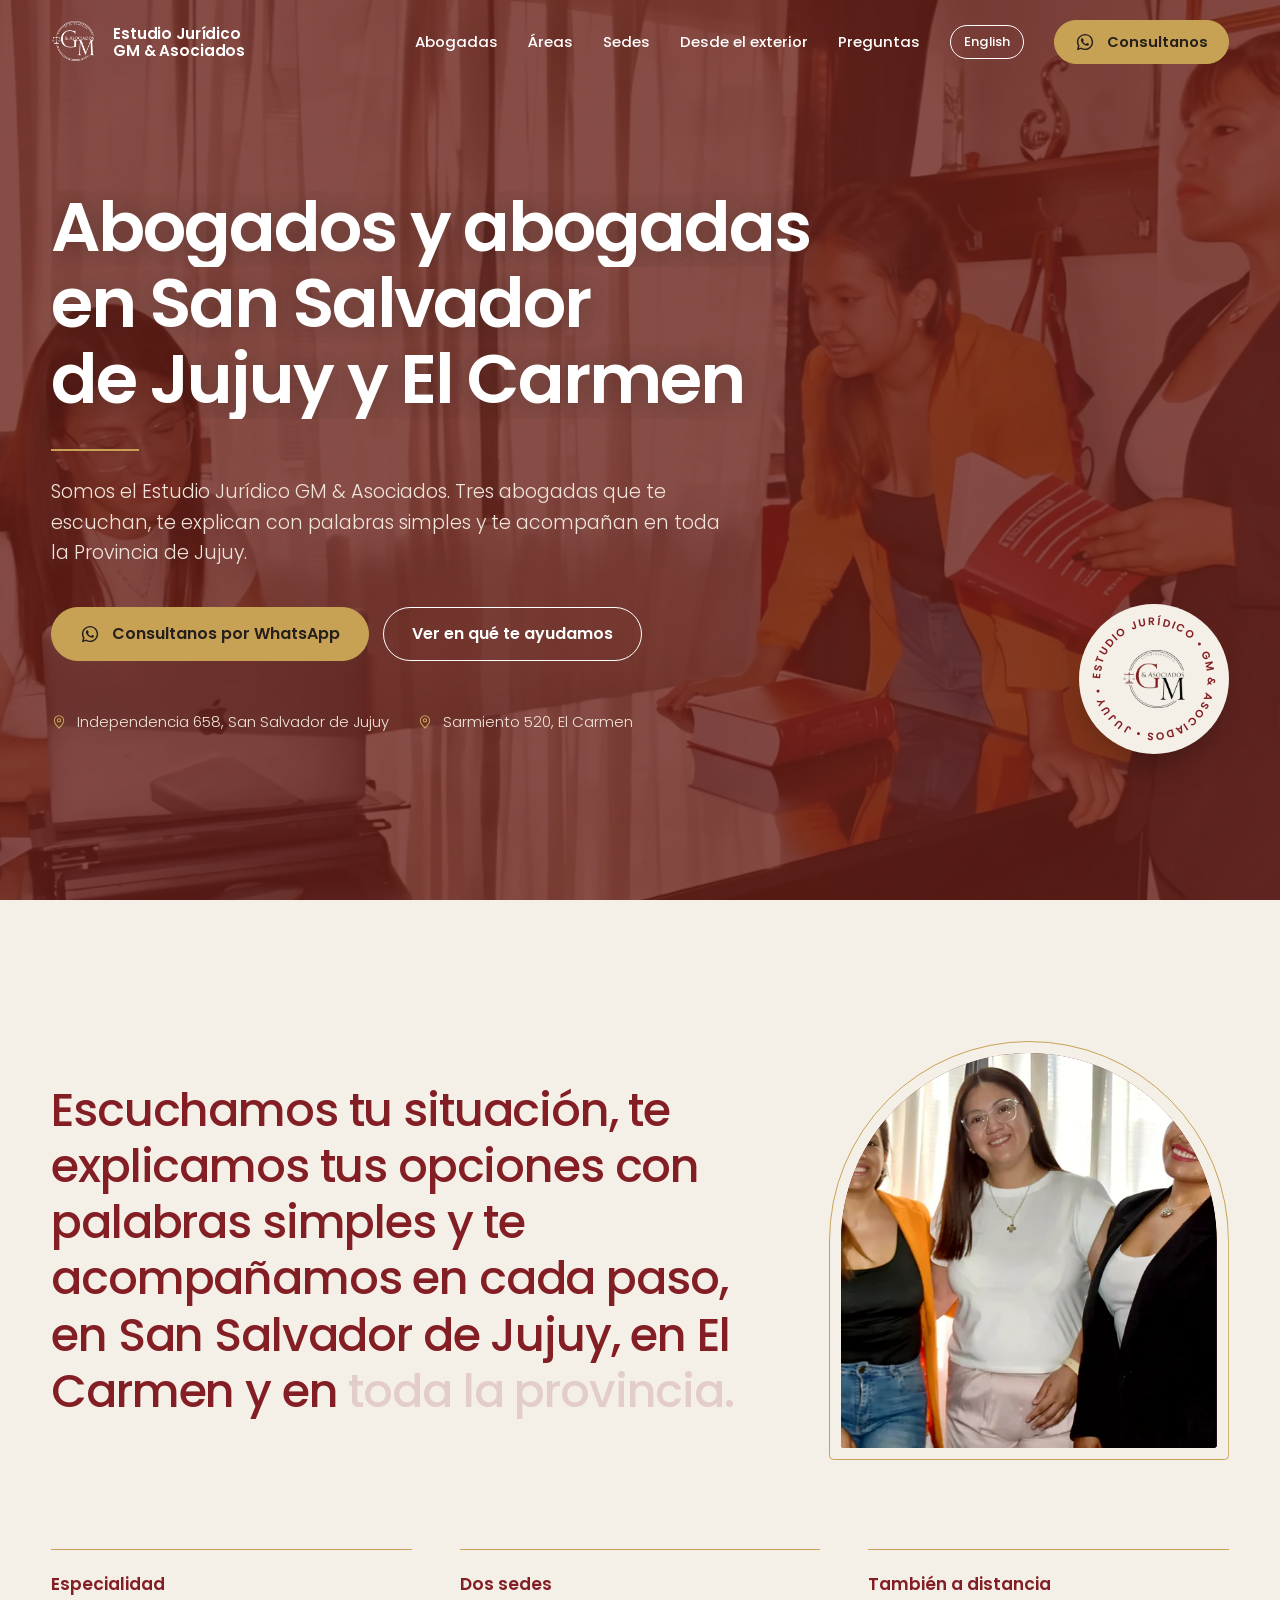
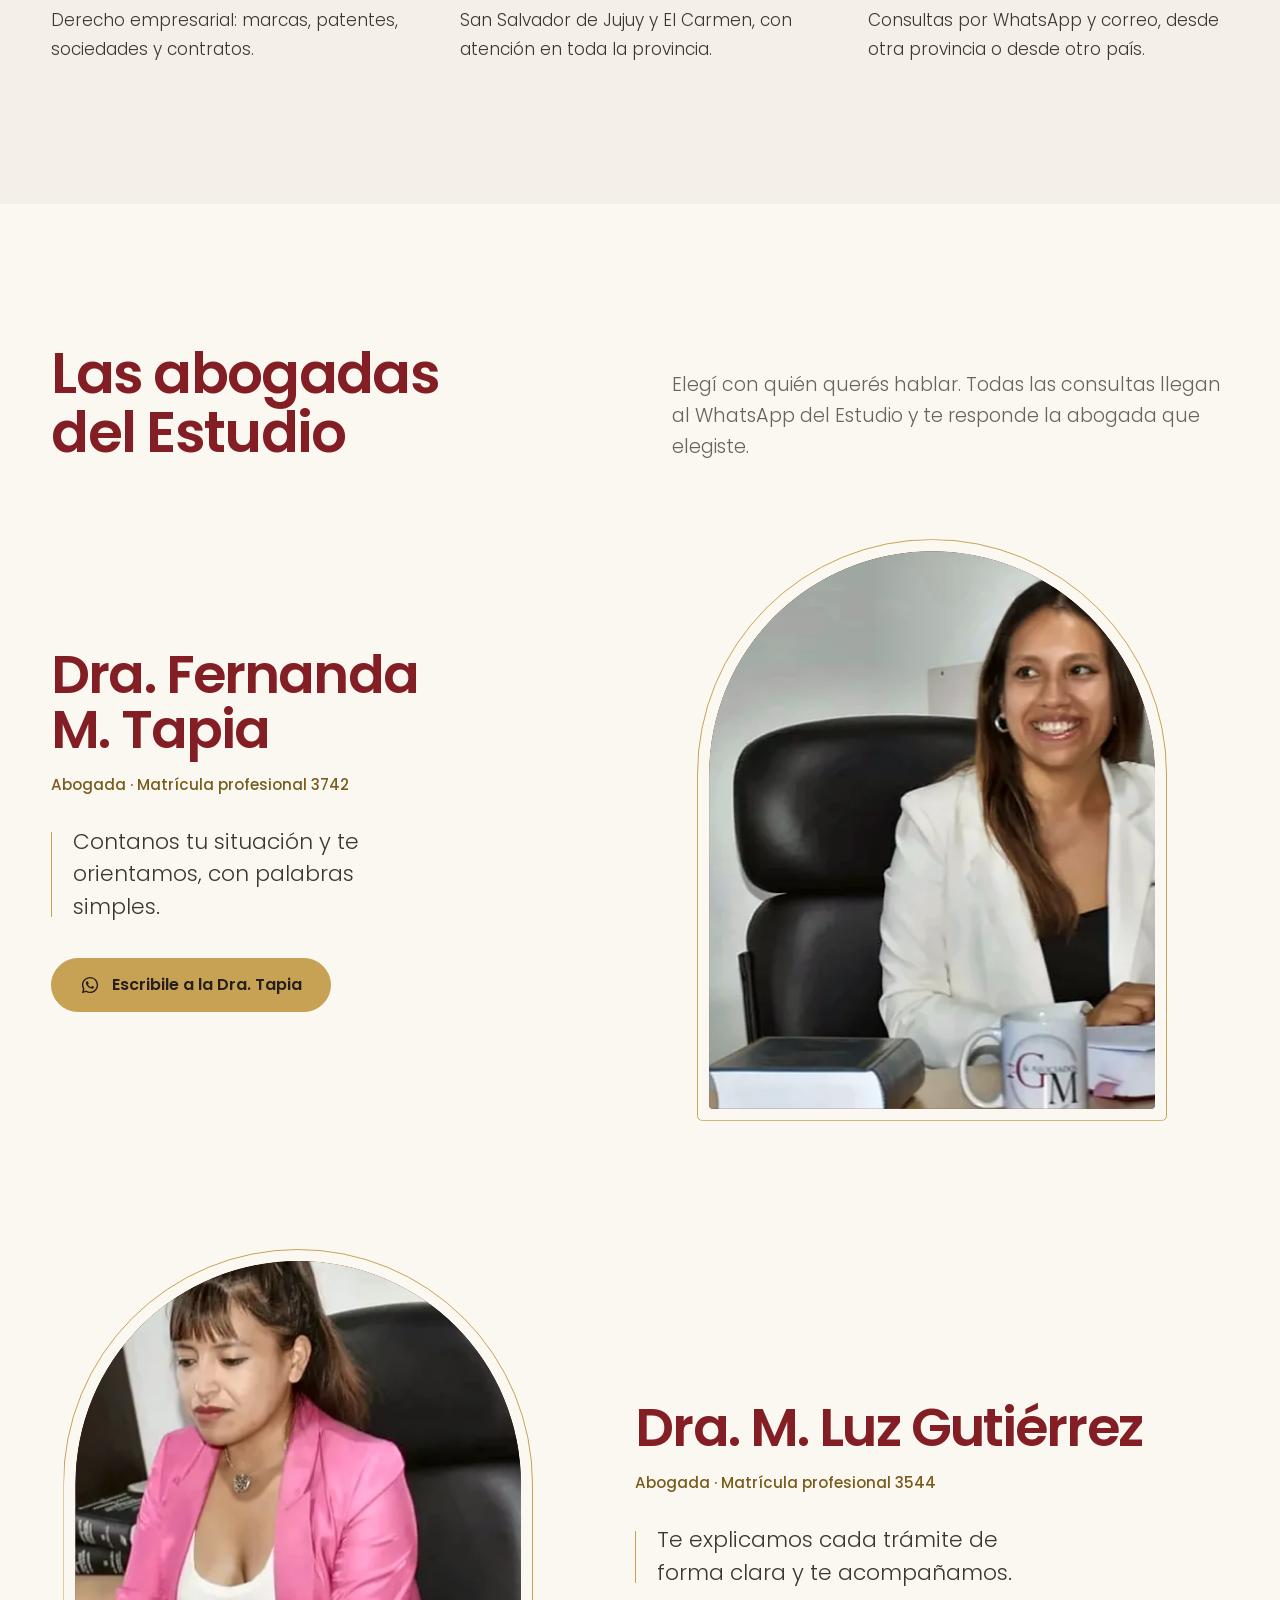
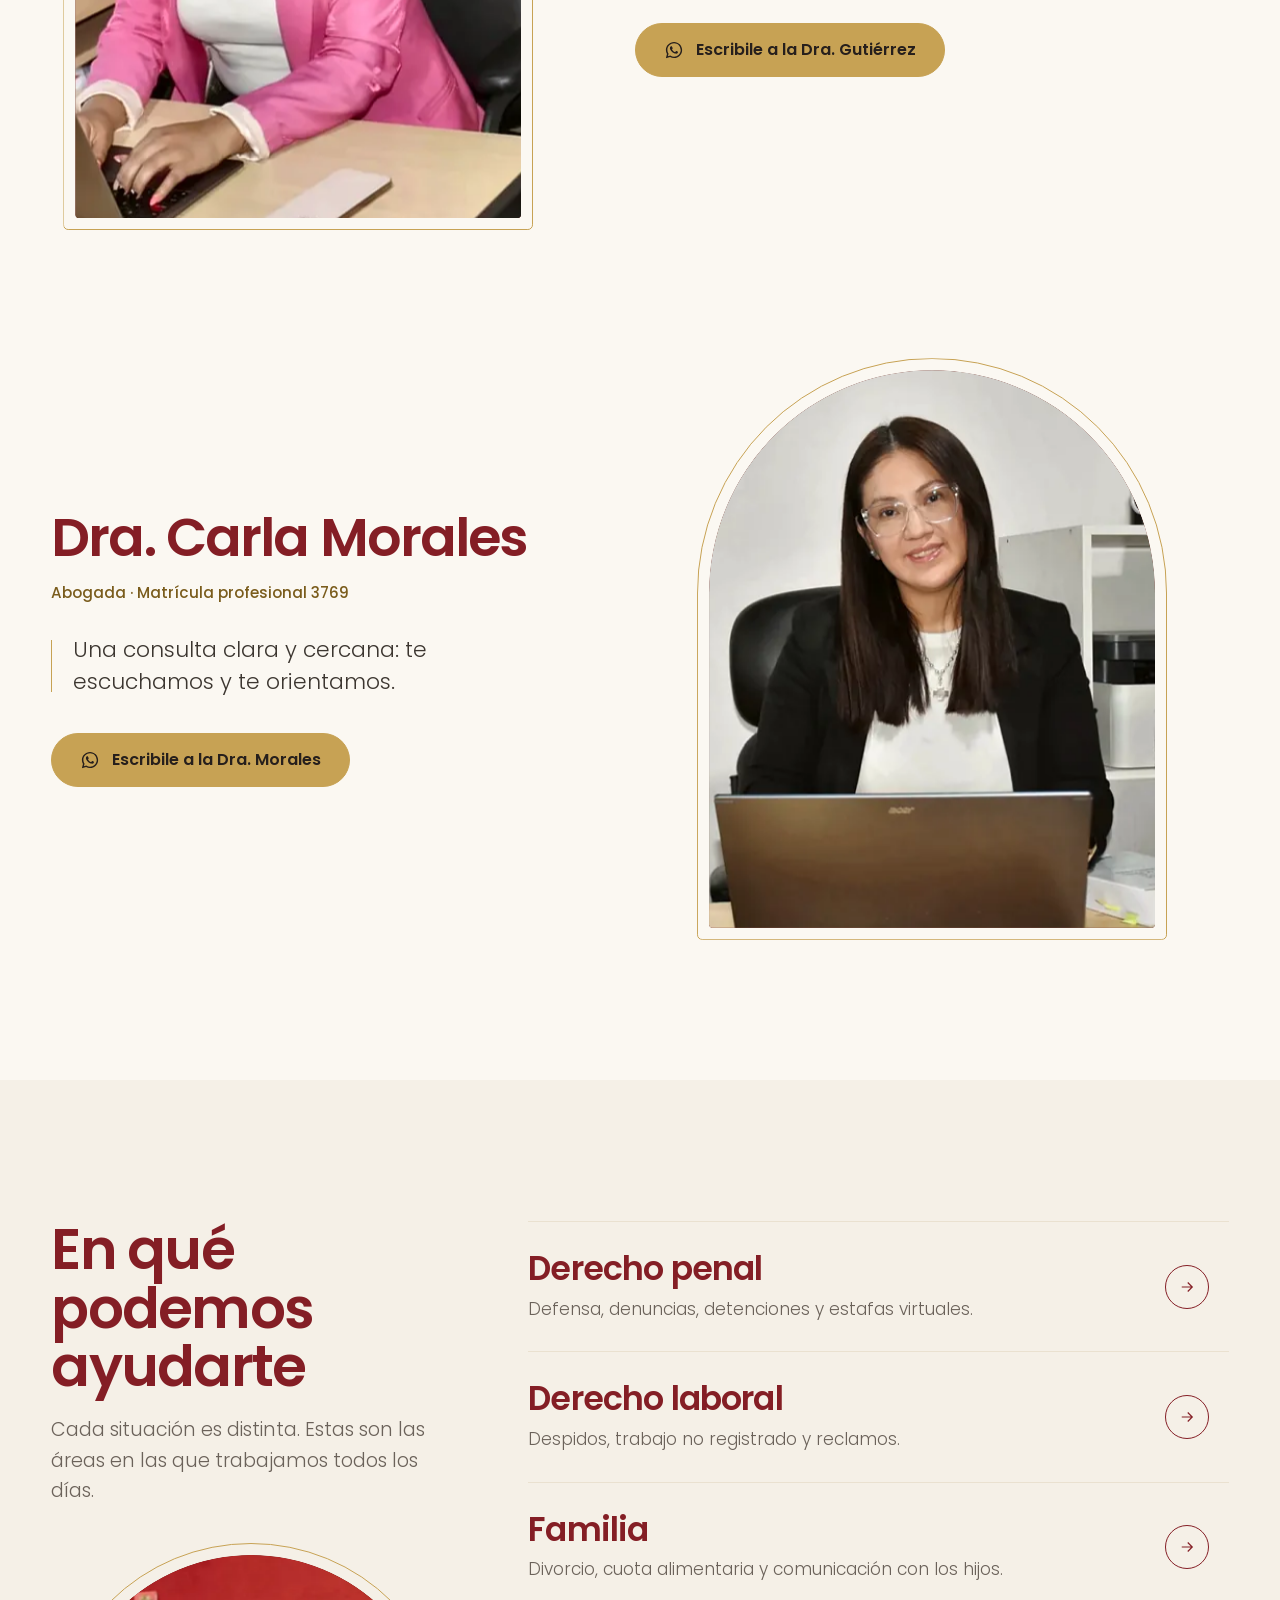
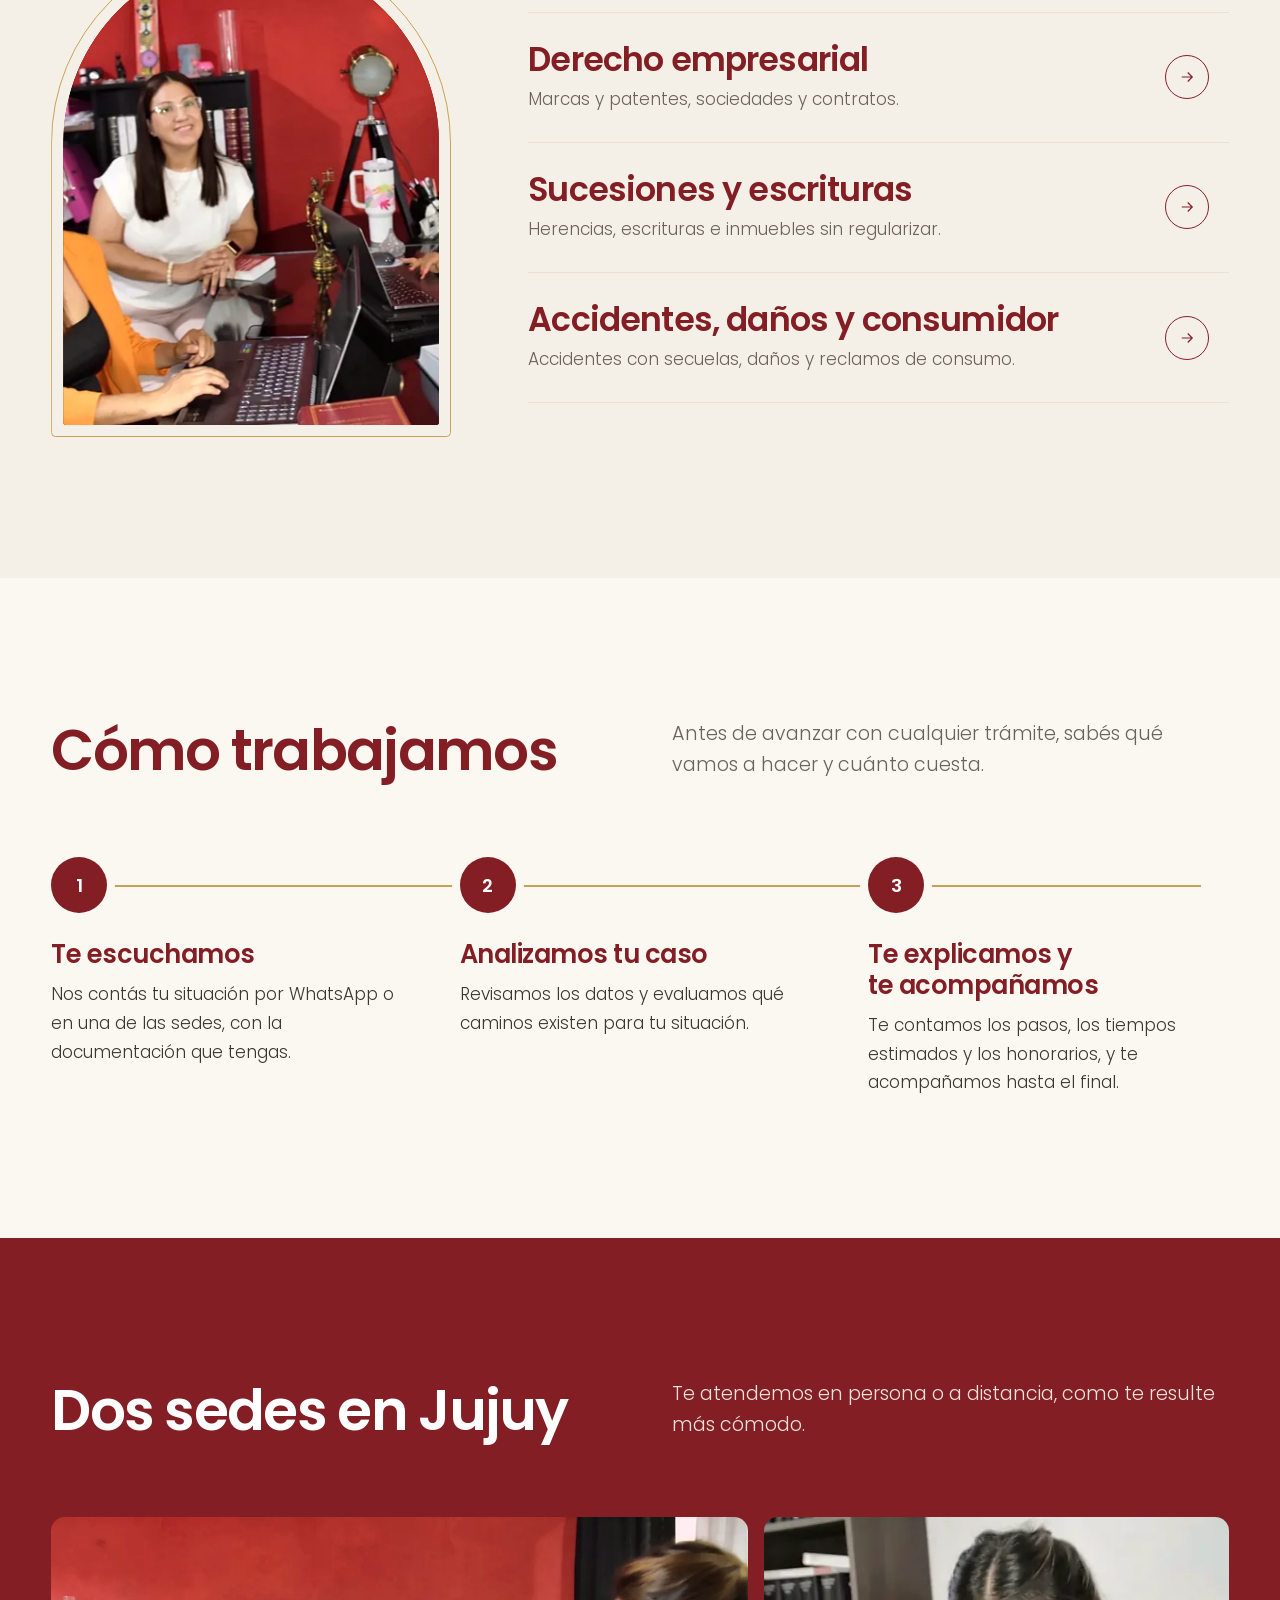
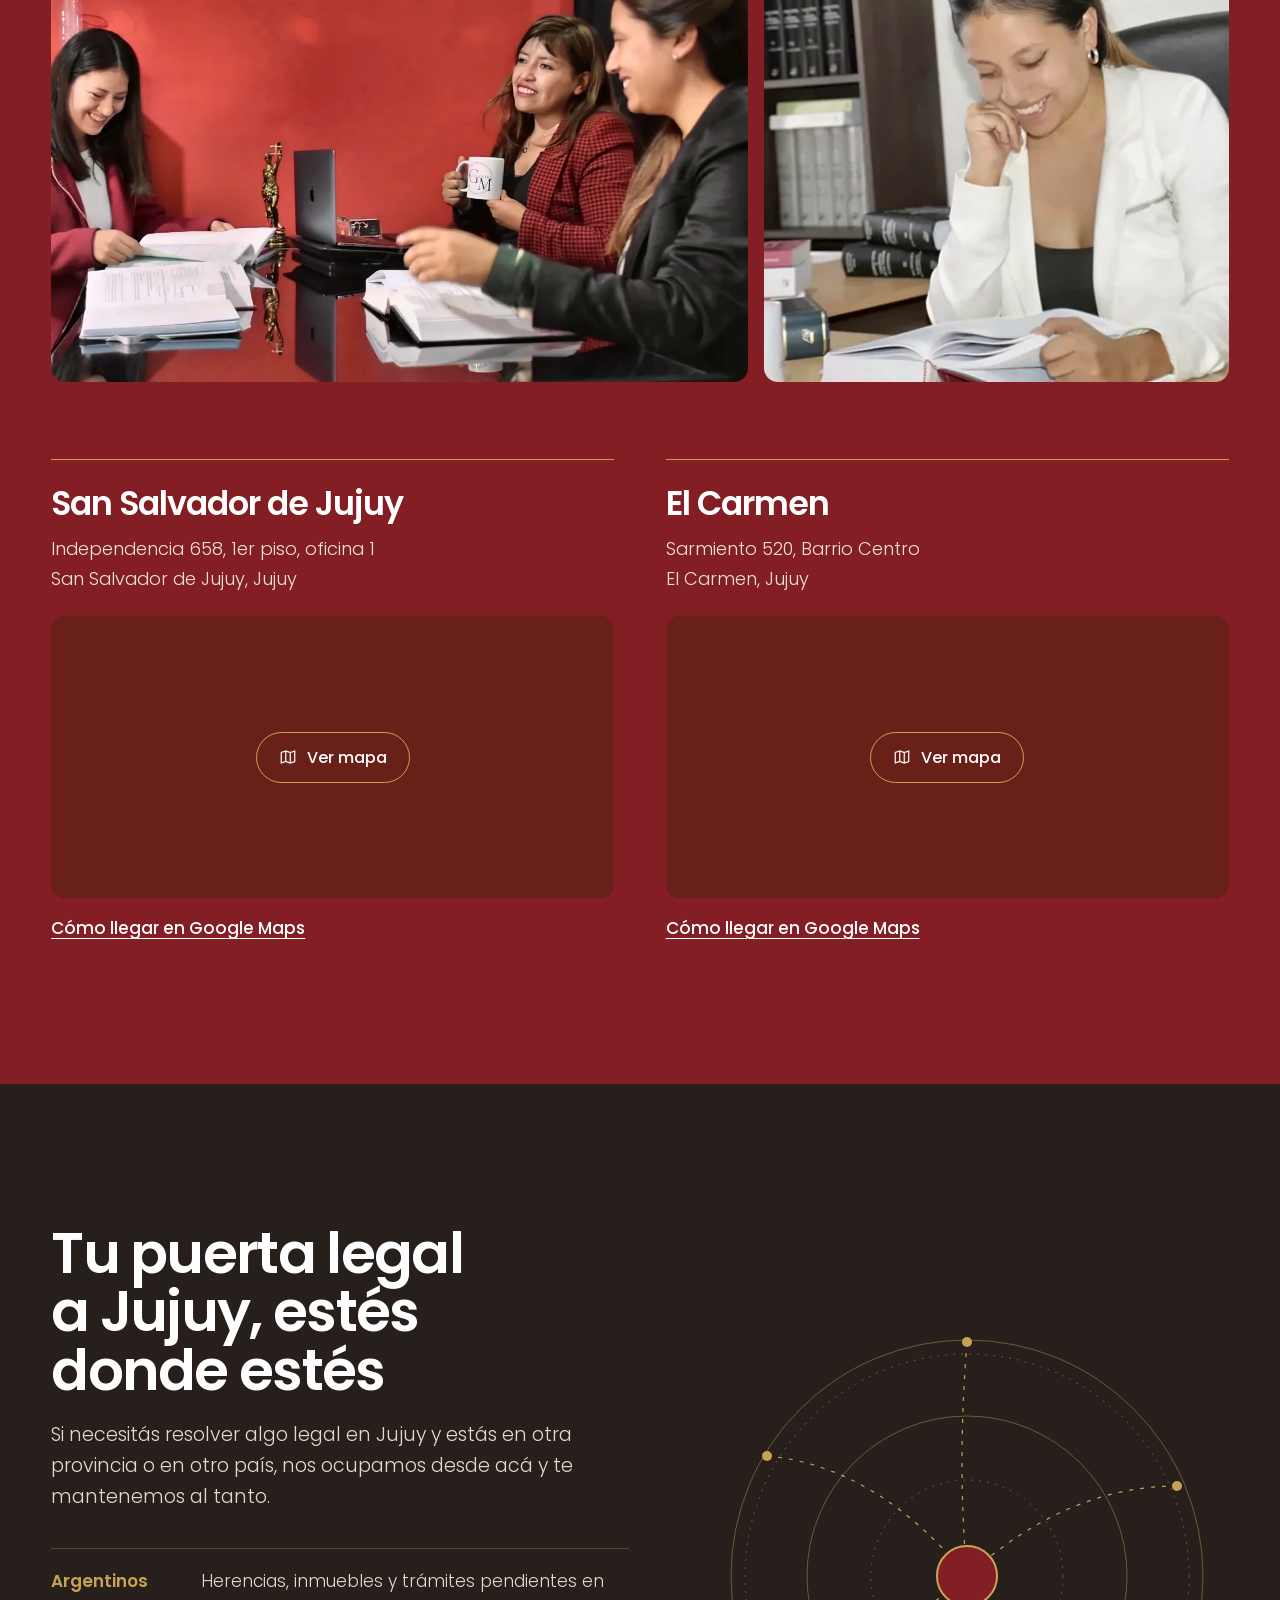
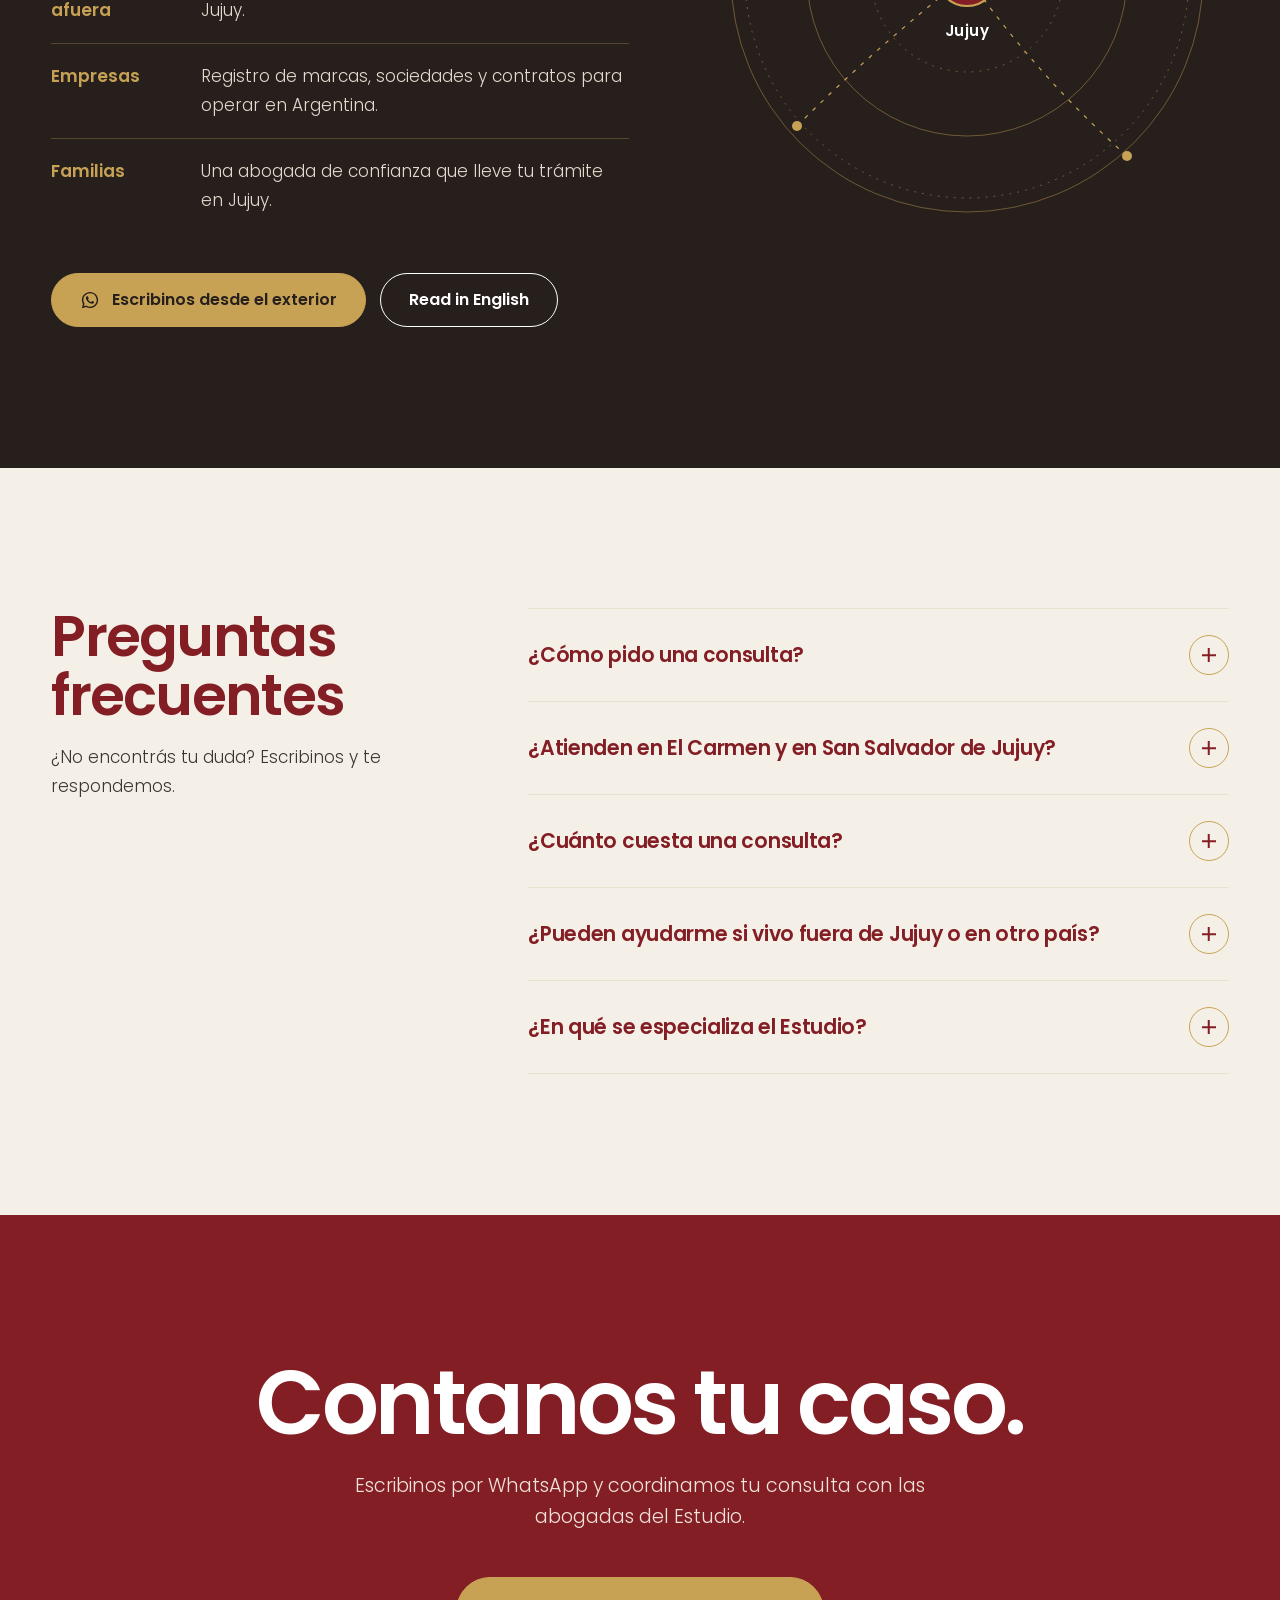
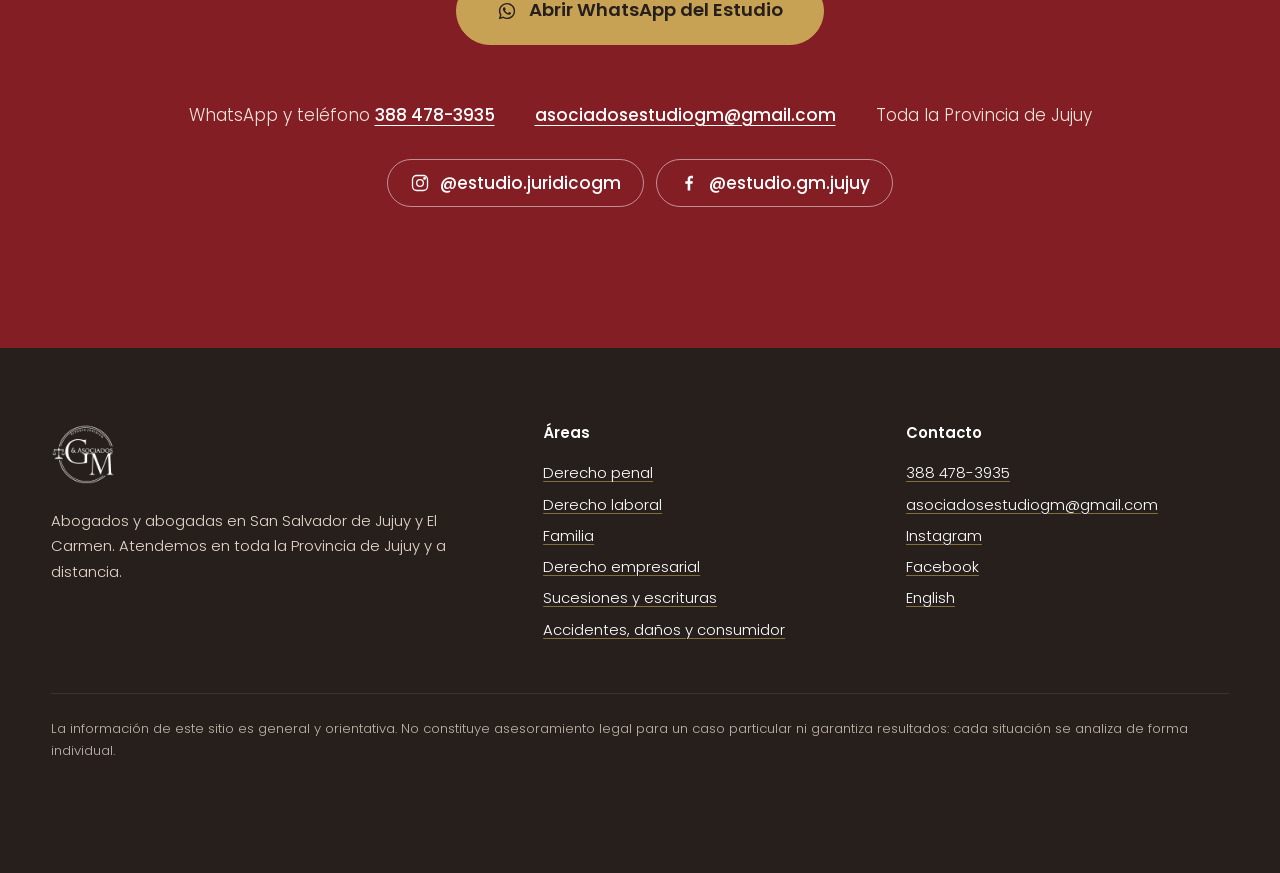
==== commit 7d9e9e48: "Rediseño editorial: portada con el equipo de fondo, fotos mejoradas y movimiento - Portada con la fo" ====
--- a/index.html
+++ b/index.html
@@ -1,5 +1,5 @@
 <!doctype html>
-<html lang="es">
+<html lang="es-AR">
 <head>
 <meta charset="utf-8">
 <meta name="viewport" content="width=device-width,initial-scale=1">
@@ -14,119 +14,149 @@
 <meta name="geo.region" content="AR-Y">
 <meta name="geo.placename" content="San Salvador de Jujuy">
 <meta property="og:type" content="website">
-<meta property="og:site_name" content="Estudio Jurídico GM & Asociados">
+<meta property="og:site_name" content="Estudio Jurídico GM &amp; Asociados">
 <meta property="og:title" content="Abogadas en Jujuy y El Carmen | Estudio GM &amp; Asociados">
 <meta property="og:description" content="Estudio jurídico en San Salvador de Jujuy y El Carmen. Abogados y abogadas en derecho empresarial, penal, laboral y familia. Consultá por WhatsApp.">
 <meta property="og:url" content="https://consultorarzok.github.io/estudio-gm-asociados-web/">
 <meta property="og:image" content="https://consultorarzok.github.io/estudio-gm-asociados-web/img/og.jpg">
+<meta property="og:image:width" content="1200"><meta property="og:image:height" content="630">
 <meta property="og:locale" content="es_AR">
 <meta name="twitter:card" content="summary_large_image">
 <link rel="icon" href="favicon.png" type="image/png">
 <link rel="apple-touch-icon" href="apple-touch-icon.png">
-<link rel="preconnect" href="https://fonts.googleapis.com">
-<link rel="preconnect" href="https://fonts.gstatic.com" crossorigin>
-<link href="https://fonts.googleapis.com/css2?family=Poppins:wght@300;400;500;600;700&display=swap" rel="stylesheet">
-<link rel="stylesheet" href="style.css">
-<script type="application/ld+json">{"@context": "https://schema.org", "@graph": [{"@type": ["LegalService", "LocalBusiness"], "@id": "https://consultorarzok.github.io/estudio-gm-asociados-web/#estudio", "name": "Estudio Jurídico GM & Asociados", "alternateName": ["GM & Asociados", "Estudio GM Jujuy"], "description": "Estudio jurídico en San Salvador de Jujuy y El Carmen, Jujuy, Argentina. Abogados y abogadas en derecho empresarial, penal, laboral, familia, sucesiones, daños y consumidor.", "url": "https://consultorarzok.github.io/estudio-gm-asociados-web/", "logo": "https://consultorarzok.github.io/estudio-gm-asociados-web/img/logo-gm.png", "image": "https://consultorarzok.github.io/estudio-gm-asociados-web/img/og.jpg", "telephone": "+543884783935", "email": "asociadosestudiogm@gmail.com", "priceRange": "$$", "address": {"@type": "PostalAddress", "streetAddress": "Independencia 658, 1er Piso, Of. 1", "addressLocality": "San Salvador de Jujuy", "addressRegion": "Jujuy", "addressCountry": "AR"}, "areaServed": [{"@type": "AdministrativeArea", "name": "Provincia de Jujuy"}, {"@type": "City", "name": "San Salvador de Jujuy"}, {"@type": "City", "name": "El Carmen"}], "knowsAbout": ["Derecho empresarial", "Registro de marcas y patentes", "Sociedades", "Derecho penal", "Derecho laboral", "Derecho de familia", "Sucesiones", "Daños y perjuicios", "Derecho del consumidor"], "knowsLanguage": ["es"], "sameAs": ["https://www.instagram.com/estudio.juridicogm/", "https://www.facebook.com/estudio.gm.jujuy"], "contactPoint": {"@type": "ContactPoint", "telephone": "+543884783935", "contactType": "customer service", "availableLanguage": ["es"], "areaServed": "AR"}, "location": [{"@type": "Place", "name": "Sede San Salvador de Jujuy", "address": {"@type": "PostalAddress", "streetAddress": "Independencia 658, 1er Piso, Of. 1", "addressLocality": "San Salvador de Jujuy", "addressRegion": "Jujuy", "addressCountry": "AR"}}, {"@type": "Place", "name": "Sede El Carmen", "address": {"@type": "PostalAddress", "streetAddress": "Sarmiento 520, Barrio Centro", "addressLocality": "El Carmen", "addressRegion": "Jujuy", "addressCountry": "AR"}}], "employee": [{"@type": "Person", "name": "Dra. Fernanda M. Tapia", "jobTitle": "Abogada", "worksFor": {"@id": "https://consultorarzok.github.io/estudio-gm-asociados-web/#estudio"}, "image": "https://consultorarzok.github.io/estudio-gm-asociados-web/img/dra-tapia.jpg"}, {"@type": "Person", "name": "Dra. M. Luz Gutiérrez", "jobTitle": "Abogada", "worksFor": {"@id": "https://consultorarzok.github.io/estudio-gm-asociados-web/#estudio"}, "image": "https://consultorarzok.github.io/estudio-gm-asociados-web/img/dra-gutierrez.jpg"}, {"@type": "Person", "name": "Dra. Carla Morales", "jobTitle": "Abogada", "worksFor": {"@id": "https://consultorarzok.github.io/estudio-gm-asociados-web/#estudio"}, "image": "https://consultorarzok.github.io/estudio-gm-asociados-web/img/dra-morales.jpg"}]}, {"@type": "WebSite", "@id": "https://consultorarzok.github.io/estudio-gm-asociados-web/#web", "url": "https://consultorarzok.github.io/estudio-gm-asociados-web/", "name": "Estudio Jurídico GM & Asociados", "inLanguage": "es-AR", "publisher": {"@id": "https://consultorarzok.github.io/estudio-gm-asociados-web/#estudio"}}]}</script>
+<link rel="preload" href="fonts/poppins-semibold.woff2" as="font" type="font/woff2" crossorigin>
+<link rel="preload" href="fonts/poppins-light.woff2" as="font" type="font/woff2" crossorigin>
+<link rel="preload" as="image" type="image/webp" imagesrcset="img/portada-equipo-900.webp 900w, img/portada-equipo-1600.webp 1600w, img/portada-equipo-2400.webp 2400w" imagesizes="100vw" fetchpriority="high">
+<link rel="stylesheet" href="style.css?v=202611141402">
+<script>(function(r){r.classList.add('js');try{if(!matchMedia('(prefers-reduced-motion: reduce)').matches&&sessionStorage.getItem('gm-intro')!=='1'){r.classList.add('anim');setTimeout(function(){r.classList.add('listo')},2600);}}catch(e){}})(document.documentElement)</script>
+<script src="main.js?v=202611141402" defer></script>
+<script type="application/ld+json">{"@context": "https://schema.org", "@graph": [{"@type": ["LegalService", "LocalBusiness"], "@id": "https://consultorarzok.github.io/estudio-gm-asociados-web/#estudio", "name": "Estudio Jurídico GM & Asociados", "alternateName": ["GM & Asociados", "Estudio GM Jujuy"], "description": "Estudio jurídico en San Salvador de Jujuy y El Carmen, Jujuy, Argentina. Abogadas en derecho empresarial, penal, laboral, familia, sucesiones, daños y consumidor.", "url": "https://consultorarzok.github.io/estudio-gm-asociados-web/", "logo": "https://consultorarzok.github.io/estudio-gm-asociados-web/img/logo-gm.png", "image": ["https://consultorarzok.github.io/estudio-gm-asociados-web/img/og.jpg", "https://consultorarzok.github.io/estudio-gm-asociados-web/img/portada-equipo-1600.webp"], "telephone": "+543884783935", "email": "asociadosestudiogm@gmail.com", "priceRange": "$$", "address": {"@type": "PostalAddress", "streetAddress": "Independencia 658, 1er Piso, Of. 1", "addressLocality": "San Salvador de Jujuy", "addressRegion": "Jujuy", "addressCountry": "AR"}, "areaServed": [{"@type": "AdministrativeArea", "name": "Provincia de Jujuy"}, {"@type": "City", "name": "San Salvador de Jujuy"}, {"@type": "City", "name": "El Carmen"}], "knowsAbout": ["Derecho empresarial", "Registro de marcas y patentes", "Sociedades comerciales", "Derecho penal", "Derecho laboral", "Derecho de familia", "Sucesiones", "Escrituras", "Daños y perjuicios", "Derecho del consumidor"], "sameAs": ["https://www.instagram.com/estudio.juridicogm/", "https://www.facebook.com/estudio.gm.jujuy"], "contactPoint": {"@type": "ContactPoint", "telephone": "+543884783935", "contactType": "customer service", "availableLanguage": ["es"], "areaServed": "AR"}, "department": [{"@type": "LegalService", "name": "Estudio Jurídico GM & Asociados — San Salvador de Jujuy", "address": {"@type": "PostalAddress", "streetAddress": "Independencia 658, 1er Piso, Of. 1", "addressLocality": "San Salvador de Jujuy", "addressRegion": "Jujuy", "addressCountry": "AR"}, "telephone": "+543884783935"}, {"@type": "LegalService", "name": "Estudio Jurídico GM & Asociados — El Carmen", "address": {"@type": "PostalAddress", "streetAddress": "Sarmiento 520, Barrio Centro", "addressLocality": "El Carmen", "addressRegion": "Jujuy", "addressCountry": "AR"}, "telephone": "+543884783935"}], "employee": [{"@type": "Person", "name": "Dra. Fernanda M. Tapia", "jobTitle": "Abogada", "image": "https://consultorarzok.github.io/estudio-gm-asociados-web/img/dra-tapia-900.webp", "worksFor": {"@id": "https://consultorarzok.github.io/estudio-gm-asociados-web/#estudio"}}, {"@type": "Person", "name": "Dra. M. Luz Gutiérrez", "jobTitle": "Abogada", "image": "https://consultorarzok.github.io/estudio-gm-asociados-web/img/dra-gutierrez-900.webp", "worksFor": {"@id": "https://consultorarzok.github.io/estudio-gm-asociados-web/#estudio"}}, {"@type": "Person", "name": "Dra. Carla Morales", "jobTitle": "Abogada", "image": "https://consultorarzok.github.io/estudio-gm-asociados-web/img/dra-morales-900.webp", "worksFor": {"@id": "https://consultorarzok.github.io/estudio-gm-asociados-web/#estudio"}}]}, {"@type": "WebSite", "@id": "https://consultorarzok.github.io/estudio-gm-asociados-web/#web", "url": "https://consultorarzok.github.io/estudio-gm-asociados-web/", "name": "Estudio Jurídico GM & Asociados", "inLanguage": "es-AR", "publisher": {"@id": "https://consultorarzok.github.io/estudio-gm-asociados-web/#estudio"}}]}</script>
 </head>
 <body>
 <a class="skip" href="#main">Ir al contenido</a>
 <header class="top"><div class="wrap bar">
-<a class="brand" href="./"><img src="img/logo-gm.png" alt="Logo del Estudio Jurídico GM & Asociados" width="48" height="45"><span>Estudio Jurídico<br>GM &amp; Asociados</span></a>
-<button class="menu-btn" aria-expanded="false" aria-controls="nav" onclick="var n=document.getElementById('nav');var o=n.classList.toggle('open');this.setAttribute('aria-expanded',o)">Menú</button>
-<nav class="main" id="nav" aria-label="Principal"><a href="#equipo">Abogadas</a><a href="#areas">Áreas</a><a href="#sedes">Sedes</a><a href="#desde-el-exterior">Desde el exterior</a><a href="#contacto">Contacto</a><a class="lang" href="en/" hreflang="en" lang="en">English</a><a class="btn sm" href="https://wa.me/5493884783935?text=Hola%2C%20quisiera%20hacer%20una%20consulta%20con%20el%20Estudio%20GM%20%26%20Asociados." rel="noopener" target="_blank"><svg viewBox="0 0 32 32" fill="currentColor" aria-hidden="true"><path d="M16.04 3C8.84 3 3 8.83 3 16.02c0 2.3.6 4.54 1.74 6.51L3 29l6.64-1.7a13 13 0 0 0 6.4 1.64h.01C23.23 28.94 29 23.1 29 15.92 29 8.83 23.2 3 16.04 3Zm0 23.7h-.01a10.7 10.7 0 0 1-5.46-1.5l-.39-.23-3.94 1.01 1.05-3.84-.25-.4a10.67 10.67 0 0 1-1.64-5.72c0-5.9 4.8-10.7 10.7-10.7 2.86 0 5.54 1.1 7.56 3.14a10.6 10.6 0 0 1 3.13 7.57c0 5.9-4.8 10.67-10.75 10.67Zm5.87-8c-.32-.16-1.9-.94-2.2-1.05-.3-.1-.5-.16-.73.16-.21.32-.84 1.05-1.03 1.27-.19.21-.38.24-.7.08-.32-.16-1.36-.5-2.59-1.6a9.7 9.7 0 0 1-1.8-2.24c-.19-.32 0-.5.14-.66.14-.14.32-.38.48-.57.16-.19.21-.32.32-.54.1-.21.05-.4-.03-.56-.08-.16-.73-1.76-1-2.4-.26-.63-.53-.54-.73-.55h-.62c-.21 0-.56.08-.85.4-.29.32-1.11 1.08-1.11 2.64 0 1.55 1.14 3.06 1.3 3.27.16.21 2.23 3.4 5.4 4.77.75.33 1.34.52 1.8.67.76.24 1.45.2 2 .12.6-.09 1.9-.78 2.16-1.53.27-.75.27-1.39.19-1.53-.08-.13-.3-.21-.62-.37Z"/></svg>Consultanos</a></nav>
+<a class="marca" href="./"><span class="logos"><img class="l-blanco" src="img/logo-gm-blanco.png" alt="" width="50" height="50"><img class="l-color" src="img/logo-gm.png" alt="" width="50" height="47"></span><span>Estudio Jurídico<br>GM &amp; Asociados</span></a>
+<button class="abrir" type="button" aria-expanded="false" aria-controls="menu"><span></span><b class="sr">Abrir menú</b></button>
+<nav class="menu" id="menu" aria-label="Principal"><a href="#abogadas">Abogadas</a><a href="#areas">Áreas</a><a href="#sedes">Sedes</a><a href="#exterior">Desde el exterior</a><a href="#preguntas">Preguntas</a><a class="idioma" href="en/" hreflang="en" lang="en">English</a><a class="btn sm" href="https://wa.me/5493884783935?text=Hola%2C%20quisiera%20hacer%20una%20consulta%20con%20el%20Estudio%20GM%20%26%20Asociados." target="_blank" rel="noopener"><svg viewBox="0 0 32 32" fill="currentColor" aria-hidden="true"><path d="M16.04 3C8.84 3 3 8.83 3 16.02c0 2.3.6 4.54 1.74 6.51L3 29l6.64-1.7a13 13 0 0 0 6.4 1.64h.01C23.23 28.94 29 23.1 29 15.92 29 8.83 23.2 3 16.04 3Zm0 23.7h-.01a10.7 10.7 0 0 1-5.46-1.5l-.39-.23-3.94 1.01 1.05-3.84-.25-.4a10.67 10.67 0 0 1-1.64-5.72c0-5.9 4.8-10.7 10.7-10.7 2.86 0 5.54 1.1 7.56 3.14a10.6 10.6 0 0 1 3.13 7.57c0 5.9-4.8 10.67-10.75 10.67Zm5.87-8c-.32-.16-1.9-.94-2.2-1.05-.3-.1-.5-.16-.73.16-.21.32-.84 1.05-1.03 1.27-.19.21-.38.24-.7.08-.32-.16-1.36-.5-2.59-1.6a9.7 9.7 0 0 1-1.8-2.24c-.19-.32 0-.5.14-.66.14-.14.32-.38.48-.57.16-.19.21-.32.32-.54.1-.21.05-.4-.03-.56-.08-.16-.73-1.76-1-2.4-.26-.63-.53-.54-.73-.55h-.62c-.21 0-.56.08-.85.4-.29.32-1.11 1.08-1.11 2.64 0 1.55 1.14 3.06 1.3 3.27.16.21 2.23 3.4 5.4 4.77.75.33 1.34.52 1.8.67.76.24 1.45.2 2 .12.6-.09 1.9-.78 2.16-1.53.27-.75.27-1.39.19-1.53-.08-.13-.3-.21-.62-.37Z"/></svg>Consultanos</a></nav>
 </div></header>
 <main id="main">
-<section class="hero"><div class="wrap grid">
-<div>
-<h1>Abogados y abogadas en San Salvador de Jujuy y El Carmen</h1>
-<span class="rule"></span>
-<p class="lead">Somos el Estudio Jurídico GM &amp; Asociados: tres abogadas que te escuchan, te explican con palabras simples y te acompañan en toda la Provincia de Jujuy.</p>
-<div class="acts">
-<a class="btn" href="https://wa.me/5493884783935?text=Hola%2C%20quisiera%20hacer%20una%20consulta%20con%20el%20Estudio%20GM%20%26%20Asociados." target="_blank" rel="noopener"><svg viewBox="0 0 32 32" fill="currentColor" aria-hidden="true"><path d="M16.04 3C8.84 3 3 8.83 3 16.02c0 2.3.6 4.54 1.74 6.51L3 29l6.64-1.7a13 13 0 0 0 6.4 1.64h.01C23.23 28.94 29 23.1 29 15.92 29 8.83 23.2 3 16.04 3Zm0 23.7h-.01a10.7 10.7 0 0 1-5.46-1.5l-.39-.23-3.94 1.01 1.05-3.84-.25-.4a10.67 10.67 0 0 1-1.64-5.72c0-5.9 4.8-10.7 10.7-10.7 2.86 0 5.54 1.1 7.56 3.14a10.6 10.6 0 0 1 3.13 7.57c0 5.9-4.8 10.67-10.75 10.67Zm5.87-8c-.32-.16-1.9-.94-2.2-1.05-.3-.1-.5-.16-.73.16-.21.32-.84 1.05-1.03 1.27-.19.21-.38.24-.7.08-.32-.16-1.36-.5-2.59-1.6a9.7 9.7 0 0 1-1.8-2.24c-.19-.32 0-.5.14-.66.14-.14.32-.38.48-.57.16-.19.21-.32.32-.54.1-.21.05-.4-.03-.56-.08-.16-.73-1.76-1-2.4-.26-.63-.53-.54-.73-.55h-.62c-.21 0-.56.08-.85.4-.29.32-1.11 1.08-1.11 2.64 0 1.55 1.14 3.06 1.3 3.27.16.21 2.23 3.4 5.4 4.77.75.33 1.34.52 1.8.67.76.24 1.45.2 2 .12.6-.09 1.9-.78 2.16-1.53.27-.75.27-1.39.19-1.53-.08-.13-.3-.21-.62-.37Z"/></svg>Consultanos por WhatsApp</a>
-<a class="btn sec" href="#areas">Ver áreas de trabajo</a>
+<section class="hero">
+<div class="fondo" style="--pos:50% 40%"><img src="img/portada-equipo-2400.webp" srcset="img/portada-equipo-900.webp 900w, img/portada-equipo-1600.webp 1600w, img/portada-equipo-2400.webp 2400w" sizes="100vw" alt="Las abogadas del Estudio GM &amp; Asociados trabajando juntas en la oficina de San Salvador de Jujuy" fetchpriority="high" decoding="async"></div><div class="velo"></div>
+<div class="wrap"><div class="texto">
+<h1 class="display"><span class="ln"><span>Abogados y abogadas</span></span><span class="ln"><span>en San Salvador</span></span><span class="ln"><span>de Jujuy y El Carmen</span></span></h1>
+<span class="filete"></span>
+<p class="bajada">Somos el Estudio Jurídico GM &amp; Asociados. Tres abogadas que te escuchan, te explican con palabras simples y te acompañan en toda la Provincia de Jujuy.</p>
+<div class="acciones"><a class="btn" href="https://wa.me/5493884783935?text=Hola%2C%20quisiera%20hacer%20una%20consulta%20con%20el%20Estudio%20GM%20%26%20Asociados." target="_blank" rel="noopener"><svg viewBox="0 0 32 32" fill="currentColor" aria-hidden="true"><path d="M16.04 3C8.84 3 3 8.83 3 16.02c0 2.3.6 4.54 1.74 6.51L3 29l6.64-1.7a13 13 0 0 0 6.4 1.64h.01C23.23 28.94 29 23.1 29 15.92 29 8.83 23.2 3 16.04 3Zm0 23.7h-.01a10.7 10.7 0 0 1-5.46-1.5l-.39-.23-3.94 1.01 1.05-3.84-.25-.4a10.67 10.67 0 0 1-1.64-5.72c0-5.9 4.8-10.7 10.7-10.7 2.86 0 5.54 1.1 7.56 3.14a10.6 10.6 0 0 1 3.13 7.57c0 5.9-4.8 10.67-10.75 10.67Zm5.87-8c-.32-.16-1.9-.94-2.2-1.05-.3-.1-.5-.16-.73.16-.21.32-.84 1.05-1.03 1.27-.19.21-.38.24-.7.08-.32-.16-1.36-.5-2.59-1.6a9.7 9.7 0 0 1-1.8-2.24c-.19-.32 0-.5.14-.66.14-.14.32-.38.48-.57.16-.19.21-.32.32-.54.1-.21.05-.4-.03-.56-.08-.16-.73-1.76-1-2.4-.26-.63-.53-.54-.73-.55h-.62c-.21 0-.56.08-.85.4-.29.32-1.11 1.08-1.11 2.64 0 1.55 1.14 3.06 1.3 3.27.16.21 2.23 3.4 5.4 4.77.75.33 1.34.52 1.8.67.76.24 1.45.2 2 .12.6-.09 1.9-.78 2.16-1.53.27-.75.27-1.39.19-1.53-.08-.13-.3-.21-.62-.37Z"/></svg>Consultanos por WhatsApp</a><a class="btn linea" href="#areas">Ver en qué te ayudamos</a></div>
+<p class="lugares"><span><svg viewBox="0 0 24 24" fill="none" stroke="currentColor" stroke-width="1.6" aria-hidden="true"><path d="M12 21s-7-6.1-7-11.5a7 7 0 0 1 14 0C19 14.9 12 21 12 21Z"/><circle cx="12" cy="9.5" r="2.5"/></svg>Independencia 658, San Salvador de Jujuy</span><span><svg viewBox="0 0 24 24" fill="none" stroke="currentColor" stroke-width="1.6" aria-hidden="true"><path d="M12 21s-7-6.1-7-11.5a7 7 0 0 1 14 0C19 14.9 12 21 12 21Z"/><circle cx="12" cy="9.5" r="2.5"/></svg>Sarmiento 520, El Carmen</span></p>
+</div><div class="sello" aria-hidden="true"><svg class="texto" viewBox="0 0 120 120"><defs><path id="circ" d="M60 60 m-48 0 a48 48 0 1 1 96 0 a48 48 0 1 1 -96 0"/></defs><text><textPath href="#circ" textLength="296" lengthAdjust="spacing">ESTUDIO JURÍDICO • GM &amp; ASOCIADOS • JUJUY •</textPath></text></svg><img src="img/logo-gm.png" alt="" width="62" height="58"></div></div>
+</section>
+
+<section class="manifiesto"><div class="wrap">
+<div class="fila">
+<p class="frase">Escuchamos tu situación, te explicamos tus opciones con palabras simples y te acompañamos en cada paso, en San Salvador de Jujuy, en El Carmen y en toda la provincia.</p>
+<div class="arco revela " style="--ar:1/1.05"><div class="foto para"><img src="img/equipo-1200.webp" srcset="img/equipo-700.webp 700w, img/equipo-1200.webp 1200w" sizes="(max-width:900px) 80vw, 440px" alt="Las tres abogadas del Estudio GM &amp; Asociados, juntas y sonriendo" width="700" height="735" loading="lazy" decoding="async" style="object-position:50% 30%"></div></div>
 </div>
-<p class="meta"><strong>Derecho empresarial</strong>, penal, laboral, familia, sucesiones, daños y consumidor. Atendemos también a distancia.</p>
-</div>
-<div class="ring hero-ring"><div class="arch"><img src="img/equipo.jpg" alt="Las tres abogadas del Estudio Jurídico GM & Asociados, Jujuy" width="900" height="805" fetchpriority="high" style="object-position:50% 30%"></div></div>
+<dl class="datos">
+<div><dt>Especialidad</dt><dd>Derecho empresarial: marcas, patentes, sociedades y contratos.</dd></div>
+<div><dt>Dos sedes</dt><dd>San Salvador de Jujuy y El Carmen, con atención en toda la provincia.</dd></div>
+<div><dt>También a distancia</dt><dd>Consultas por WhatsApp y correo, desde otra provincia o desde otro país.</dd></div>
+</dl>
 </div></section>
 
-<section class="alt" id="equipo"><div class="wrap">
-<h2>Las abogadas del Estudio</h2>
-<p class="lead">Elegí con quién querés hablar. Todas las consultas llegan al WhatsApp del Estudio.</p>
-<div class="team"><article class="mem">
-<div class="ring"><div class="arch"><img src="img/dra-tapia.jpg" alt="Dra. Fernanda M. Tapia, abogada en Jujuy, sonriendo en su escritorio" style="object-position:50% 18%" loading="lazy" width="640" height="800"></div></div>
-<h3>Dra. Fernanda M. Tapia</h3><p class="mp">Abogada · M.P. 3742</p><p>Contanos tu situación y te orientamos, con palabras simples.</p>
-<a class="btn sm" href="https://wa.me/5493884783935?text=Hola%2C%20quisiera%20hacer%20una%20consulta%20con%20la%20Dra.%20Tapia." target="_blank" rel="noopener"><svg viewBox="0 0 32 32" fill="currentColor" aria-hidden="true"><path d="M16.04 3C8.84 3 3 8.83 3 16.02c0 2.3.6 4.54 1.74 6.51L3 29l6.64-1.7a13 13 0 0 0 6.4 1.64h.01C23.23 28.94 29 23.1 29 15.92 29 8.83 23.2 3 16.04 3Zm0 23.7h-.01a10.7 10.7 0 0 1-5.46-1.5l-.39-.23-3.94 1.01 1.05-3.84-.25-.4a10.67 10.67 0 0 1-1.64-5.72c0-5.9 4.8-10.7 10.7-10.7 2.86 0 5.54 1.1 7.56 3.14a10.6 10.6 0 0 1 3.13 7.57c0 5.9-4.8 10.67-10.75 10.67Zm5.87-8c-.32-.16-1.9-.94-2.2-1.05-.3-.1-.5-.16-.73.16-.21.32-.84 1.05-1.03 1.27-.19.21-.38.24-.7.08-.32-.16-1.36-.5-2.59-1.6a9.7 9.7 0 0 1-1.8-2.24c-.19-.32 0-.5.14-.66.14-.14.32-.38.48-.57.16-.19.21-.32.32-.54.1-.21.05-.4-.03-.56-.08-.16-.73-1.76-1-2.4-.26-.63-.53-.54-.73-.55h-.62c-.21 0-.56.08-.85.4-.29.32-1.11 1.08-1.11 2.64 0 1.55 1.14 3.06 1.3 3.27.16.21 2.23 3.4 5.4 4.77.75.33 1.34.52 1.8.67.76.24 1.45.2 2 .12.6-.09 1.9-.78 2.16-1.53.27-.75.27-1.39.19-1.53-.08-.13-.3-.21-.62-.37Z"/></svg>Escribile a la Dra. Tapia</a>
-</article><article class="mem">
-<div class="ring"><div class="arch"><img src="img/dra-gutierrez.jpg" alt="Dra. M. Luz Gutiérrez, abogada en Jujuy, trabajando en su escritorio" style="object-position:45% 10%" loading="lazy" width="640" height="800"></div></div>
-<h3>Dra. M. Luz Gutiérrez</h3><p class="mp">Abogada · M.P. 3544</p><p>Te explicamos cada trámite de forma clara y te acompañamos.</p>
-<a class="btn sm" href="https://wa.me/5493884783935?text=Hola%2C%20quisiera%20hacer%20una%20consulta%20con%20la%20Dra.%20Guti%C3%A9rrez." target="_blank" rel="noopener"><svg viewBox="0 0 32 32" fill="currentColor" aria-hidden="true"><path d="M16.04 3C8.84 3 3 8.83 3 16.02c0 2.3.6 4.54 1.74 6.51L3 29l6.64-1.7a13 13 0 0 0 6.4 1.64h.01C23.23 28.94 29 23.1 29 15.92 29 8.83 23.2 3 16.04 3Zm0 23.7h-.01a10.7 10.7 0 0 1-5.46-1.5l-.39-.23-3.94 1.01 1.05-3.84-.25-.4a10.67 10.67 0 0 1-1.64-5.72c0-5.9 4.8-10.7 10.7-10.7 2.86 0 5.54 1.1 7.56 3.14a10.6 10.6 0 0 1 3.13 7.57c0 5.9-4.8 10.67-10.75 10.67Zm5.87-8c-.32-.16-1.9-.94-2.2-1.05-.3-.1-.5-.16-.73.16-.21.32-.84 1.05-1.03 1.27-.19.21-.38.24-.7.08-.32-.16-1.36-.5-2.59-1.6a9.7 9.7 0 0 1-1.8-2.24c-.19-.32 0-.5.14-.66.14-.14.32-.38.48-.57.16-.19.21-.32.32-.54.1-.21.05-.4-.03-.56-.08-.16-.73-1.76-1-2.4-.26-.63-.53-.54-.73-.55h-.62c-.21 0-.56.08-.85.4-.29.32-1.11 1.08-1.11 2.64 0 1.55 1.14 3.06 1.3 3.27.16.21 2.23 3.4 5.4 4.77.75.33 1.34.52 1.8.67.76.24 1.45.2 2 .12.6-.09 1.9-.78 2.16-1.53.27-.75.27-1.39.19-1.53-.08-.13-.3-.21-.62-.37Z"/></svg>Escribile a la Dra. Gutiérrez</a>
-</article><article class="mem">
-<div class="ring"><div class="arch"><img src="img/dra-morales.jpg" alt="Dra. Carla Morales, abogada en Jujuy, frente a su computadora" style="object-position:50% 15%" loading="lazy" width="640" height="800"></div></div>
-<h3>Dra. Carla Morales</h3><p class="mp">Abogada · M.P. 3769</p><p>Una consulta clara y cercana: te escuchamos y te orientamos.</p>
-<a class="btn sm" href="https://wa.me/5493884783935?text=Hola%2C%20quisiera%20hacer%20una%20consulta%20con%20la%20Dra.%20Morales." target="_blank" rel="noopener"><svg viewBox="0 0 32 32" fill="currentColor" aria-hidden="true"><path d="M16.04 3C8.84 3 3 8.83 3 16.02c0 2.3.6 4.54 1.74 6.51L3 29l6.64-1.7a13 13 0 0 0 6.4 1.64h.01C23.23 28.94 29 23.1 29 15.92 29 8.83 23.2 3 16.04 3Zm0 23.7h-.01a10.7 10.7 0 0 1-5.46-1.5l-.39-.23-3.94 1.01 1.05-3.84-.25-.4a10.67 10.67 0 0 1-1.64-5.72c0-5.9 4.8-10.7 10.7-10.7 2.86 0 5.54 1.1 7.56 3.14a10.6 10.6 0 0 1 3.13 7.57c0 5.9-4.8 10.67-10.75 10.67Zm5.87-8c-.32-.16-1.9-.94-2.2-1.05-.3-.1-.5-.16-.73.16-.21.32-.84 1.05-1.03 1.27-.19.21-.38.24-.7.08-.32-.16-1.36-.5-2.59-1.6a9.7 9.7 0 0 1-1.8-2.24c-.19-.32 0-.5.14-.66.14-.14.32-.38.48-.57.16-.19.21-.32.32-.54.1-.21.05-.4-.03-.56-.08-.16-.73-1.76-1-2.4-.26-.63-.53-.54-.73-.55h-.62c-.21 0-.56.08-.85.4-.29.32-1.11 1.08-1.11 2.64 0 1.55 1.14 3.06 1.3 3.27.16.21 2.23 3.4 5.4 4.77.75.33 1.34.52 1.8.67.76.24 1.45.2 2 .12.6-.09 1.9-.78 2.16-1.53.27-.75.27-1.39.19-1.53-.08-.13-.3-.21-.62-.37Z"/></svg>Escribile a la Dra. Morales</a>
-</article></div>
+<section class="papel" id="abogadas"><div class="wrap">
+<div class="cab"><h2>Las abogadas del Estudio</h2><p class="bajada">Elegí con quién querés hablar. Todas las consultas llegan al WhatsApp del Estudio y te responde la abogada que elegiste.</p></div>
+<article class="abogada">
+<div class="arco revela "><div class="foto para"><img src="img/dra-tapia-900.webp" srcset="img/dra-tapia-480.webp 480w, img/dra-tapia-900.webp 900w" sizes="(max-width:800px) 90vw, 470px" alt="Dra. Fernanda M. Tapia, abogada en Jujuy, sonriendo en su escritorio del Estudio" width="640" height="800" loading="lazy" decoding="async" style="object-position:50% 20%"></div></div>
+<div class="sube"><h3>Dra. Fernanda M. Tapia</h3><p class="mp">Abogada · Matrícula profesional 3742</p>
+<blockquote>Contanos tu situación y te orientamos, con palabras simples.</blockquote>
+<a class="btn" href="https://wa.me/5493884783935?text=Hola%2C%20quisiera%20hacer%20una%20consulta%20con%20la%20Dra.%20Tapia." target="_blank" rel="noopener"><svg viewBox="0 0 32 32" fill="currentColor" aria-hidden="true"><path d="M16.04 3C8.84 3 3 8.83 3 16.02c0 2.3.6 4.54 1.74 6.51L3 29l6.64-1.7a13 13 0 0 0 6.4 1.64h.01C23.23 28.94 29 23.1 29 15.92 29 8.83 23.2 3 16.04 3Zm0 23.7h-.01a10.7 10.7 0 0 1-5.46-1.5l-.39-.23-3.94 1.01 1.05-3.84-.25-.4a10.67 10.67 0 0 1-1.64-5.72c0-5.9 4.8-10.7 10.7-10.7 2.86 0 5.54 1.1 7.56 3.14a10.6 10.6 0 0 1 3.13 7.57c0 5.9-4.8 10.67-10.75 10.67Zm5.87-8c-.32-.16-1.9-.94-2.2-1.05-.3-.1-.5-.16-.73.16-.21.32-.84 1.05-1.03 1.27-.19.21-.38.24-.7.08-.32-.16-1.36-.5-2.59-1.6a9.7 9.7 0 0 1-1.8-2.24c-.19-.32 0-.5.14-.66.14-.14.32-.38.48-.57.16-.19.21-.32.32-.54.1-.21.05-.4-.03-.56-.08-.16-.73-1.76-1-2.4-.26-.63-.53-.54-.73-.55h-.62c-.21 0-.56.08-.85.4-.29.32-1.11 1.08-1.11 2.64 0 1.55 1.14 3.06 1.3 3.27.16.21 2.23 3.4 5.4 4.77.75.33 1.34.52 1.8.67.76.24 1.45.2 2 .12.6-.09 1.9-.78 2.16-1.53.27-.75.27-1.39.19-1.53-.08-.13-.3-.21-.62-.37Z"/></svg>Escribile a la Dra. Tapia</a></div>
+</article><article class="abogada">
+<div class="arco revela "><div class="foto para"><img src="img/dra-gutierrez-900.webp" srcset="img/dra-gutierrez-480.webp 480w, img/dra-gutierrez-900.webp 900w" sizes="(max-width:800px) 90vw, 470px" alt="Dra. M. Luz Gutiérrez, abogada en Jujuy, trabajando en su computadora" width="640" height="800" loading="lazy" decoding="async" style="object-position:50% 12%"></div></div>
+<div class="sube"><h3>Dra. M. Luz Gutiérrez</h3><p class="mp">Abogada · Matrícula profesional 3544</p>
+<blockquote>Te explicamos cada trámite de forma clara y te acompañamos.</blockquote>
+<a class="btn" href="https://wa.me/5493884783935?text=Hola%2C%20quisiera%20hacer%20una%20consulta%20con%20la%20Dra.%20Guti%C3%A9rrez." target="_blank" rel="noopener"><svg viewBox="0 0 32 32" fill="currentColor" aria-hidden="true"><path d="M16.04 3C8.84 3 3 8.83 3 16.02c0 2.3.6 4.54 1.74 6.51L3 29l6.64-1.7a13 13 0 0 0 6.4 1.64h.01C23.23 28.94 29 23.1 29 15.92 29 8.83 23.2 3 16.04 3Zm0 23.7h-.01a10.7 10.7 0 0 1-5.46-1.5l-.39-.23-3.94 1.01 1.05-3.84-.25-.4a10.67 10.67 0 0 1-1.64-5.72c0-5.9 4.8-10.7 10.7-10.7 2.86 0 5.54 1.1 7.56 3.14a10.6 10.6 0 0 1 3.13 7.57c0 5.9-4.8 10.67-10.75 10.67Zm5.87-8c-.32-.16-1.9-.94-2.2-1.05-.3-.1-.5-.16-.73.16-.21.32-.84 1.05-1.03 1.27-.19.21-.38.24-.7.08-.32-.16-1.36-.5-2.59-1.6a9.7 9.7 0 0 1-1.8-2.24c-.19-.32 0-.5.14-.66.14-.14.32-.38.48-.57.16-.19.21-.32.32-.54.1-.21.05-.4-.03-.56-.08-.16-.73-1.76-1-2.4-.26-.63-.53-.54-.73-.55h-.62c-.21 0-.56.08-.85.4-.29.32-1.11 1.08-1.11 2.64 0 1.55 1.14 3.06 1.3 3.27.16.21 2.23 3.4 5.4 4.77.75.33 1.34.52 1.8.67.76.24 1.45.2 2 .12.6-.09 1.9-.78 2.16-1.53.27-.75.27-1.39.19-1.53-.08-.13-.3-.21-.62-.37Z"/></svg>Escribile a la Dra. Gutiérrez</a></div>
+</article><article class="abogada">
+<div class="arco revela "><div class="foto para"><img src="img/dra-morales-900.webp" srcset="img/dra-morales-480.webp 480w, img/dra-morales-900.webp 900w" sizes="(max-width:800px) 90vw, 470px" alt="Dra. Carla Morales, abogada en Jujuy, en su escritorio del Estudio" width="640" height="800" loading="lazy" decoding="async" style="object-position:50% 18%"></div></div>
+<div class="sube"><h3>Dra. Carla Morales</h3><p class="mp">Abogada · Matrícula profesional 3769</p>
+<blockquote>Una consulta clara y cercana: te escuchamos y te orientamos.</blockquote>
+<a class="btn" href="https://wa.me/5493884783935?text=Hola%2C%20quisiera%20hacer%20una%20consulta%20con%20la%20Dra.%20Morales." target="_blank" rel="noopener"><svg viewBox="0 0 32 32" fill="currentColor" aria-hidden="true"><path d="M16.04 3C8.84 3 3 8.83 3 16.02c0 2.3.6 4.54 1.74 6.51L3 29l6.64-1.7a13 13 0 0 0 6.4 1.64h.01C23.23 28.94 29 23.1 29 15.92 29 8.83 23.2 3 16.04 3Zm0 23.7h-.01a10.7 10.7 0 0 1-5.46-1.5l-.39-.23-3.94 1.01 1.05-3.84-.25-.4a10.67 10.67 0 0 1-1.64-5.72c0-5.9 4.8-10.7 10.7-10.7 2.86 0 5.54 1.1 7.56 3.14a10.6 10.6 0 0 1 3.13 7.57c0 5.9-4.8 10.67-10.75 10.67Zm5.87-8c-.32-.16-1.9-.94-2.2-1.05-.3-.1-.5-.16-.73.16-.21.32-.84 1.05-1.03 1.27-.19.21-.38.24-.7.08-.32-.16-1.36-.5-2.59-1.6a9.7 9.7 0 0 1-1.8-2.24c-.19-.32 0-.5.14-.66.14-.14.32-.38.48-.57.16-.19.21-.32.32-.54.1-.21.05-.4-.03-.56-.08-.16-.73-1.76-1-2.4-.26-.63-.53-.54-.73-.55h-.62c-.21 0-.56.08-.85.4-.29.32-1.11 1.08-1.11 2.64 0 1.55 1.14 3.06 1.3 3.27.16.21 2.23 3.4 5.4 4.77.75.33 1.34.52 1.8.67.76.24 1.45.2 2 .12.6-.09 1.9-.78 2.16-1.53.27-.75.27-1.39.19-1.53-.08-.13-.3-.21-.62-.37Z"/></svg>Escribile a la Dra. Morales</a></div>
+</article>
 </div></section>
 
-<section id="areas"><div class="wrap">
-<h2>En qué podemos ayudarte</h2>
-<p class="lead">Cada situación es distinta. Estas son las áreas en las que trabajamos todos los días.</p>
-<div class="areas"><a href="abogados-penalistas-jujuy/"><strong>Derecho penal</strong><span>Defensa, denuncias, detenciones y estafas virtuales.</span><i>Ver más</i></a><a href="abogados-laboralistas-jujuy/"><strong>Derecho laboral</strong><span>Despidos, trabajo no registrado y reclamos.</span><i>Ver más</i></a><a href="abogados-de-familia-jujuy/"><strong>Familia</strong><span>Divorcio, cuota alimentaria y comunicación con los hijos.</span><i>Ver más</i></a><a href="abogados-derecho-empresarial-jujuy/"><strong>Derecho empresarial</strong><span>Marcas y patentes, sociedades y contratos.</span><i>Ver más</i></a><a href="abogados-sucesiones-escrituras-jujuy/"><strong>Sucesiones y escrituras</strong><span>Herencias, escrituras e inmuebles sin regularizar.</span><i>Ver más</i></a><a href="abogados-accidentes-danos-consumidor-jujuy/"><strong>Accidentes, daños y consumidor</strong><span>Accidentes con secuelas, daños y reclamos de consumo.</span><i>Ver más</i></a></div>
+<section id="areas"><div class="wrap areas-grid">
+<div class="pegada"><h2>En qué podemos ayudarte</h2><p class="bajada" style="margin:18px 0 36px;color:var(--suave)">Cada situación es distinta. Estas son las áreas en las que trabajamos todos los días.</p>
+<div class="arco revela "><div class="foto para"><img src="img/oficina-roja-1200.webp" srcset="img/oficina-roja-700.webp 700w, img/oficina-roja-1200.webp 1200w" sizes="(max-width:900px) 80vw, 400px" alt="Las abogadas del Estudio trabajando en la oficina de paredes bordó" width="700" height="875" loading="lazy" decoding="async" style="object-position:40% 50%"></div></div></div>
+<ul class="lista-areas"><li><a href="abogados-penalistas-jujuy/"><strong>Derecho penal</strong><span>Defensa, denuncias, detenciones y estafas virtuales.</span><i class="flecha"><svg viewBox="0 0 24 24" fill="none" stroke="currentColor" stroke-width="1.6" aria-hidden="true"><path d="M5 12h14M13 6l6 6-6 6"/></svg></i></a></li><li><a href="abogados-laboralistas-jujuy/"><strong>Derecho laboral</strong><span>Despidos, trabajo no registrado y reclamos.</span><i class="flecha"><svg viewBox="0 0 24 24" fill="none" stroke="currentColor" stroke-width="1.6" aria-hidden="true"><path d="M5 12h14M13 6l6 6-6 6"/></svg></i></a></li><li><a href="abogados-de-familia-jujuy/"><strong>Familia</strong><span>Divorcio, cuota alimentaria y comunicación con los hijos.</span><i class="flecha"><svg viewBox="0 0 24 24" fill="none" stroke="currentColor" stroke-width="1.6" aria-hidden="true"><path d="M5 12h14M13 6l6 6-6 6"/></svg></i></a></li><li><a href="abogados-derecho-empresarial-jujuy/"><strong>Derecho empresarial</strong><span>Marcas y patentes, sociedades y contratos.</span><i class="flecha"><svg viewBox="0 0 24 24" fill="none" stroke="currentColor" stroke-width="1.6" aria-hidden="true"><path d="M5 12h14M13 6l6 6-6 6"/></svg></i></a></li><li><a href="abogados-sucesiones-escrituras-jujuy/"><strong>Sucesiones y escrituras</strong><span>Herencias, escrituras e inmuebles sin regularizar.</span><i class="flecha"><svg viewBox="0 0 24 24" fill="none" stroke="currentColor" stroke-width="1.6" aria-hidden="true"><path d="M5 12h14M13 6l6 6-6 6"/></svg></i></a></li><li><a href="abogados-accidentes-danos-consumidor-jujuy/"><strong>Accidentes, daños y consumidor</strong><span>Accidentes con secuelas, daños y reclamos de consumo.</span><i class="flecha"><svg viewBox="0 0 24 24" fill="none" stroke="currentColor" stroke-width="1.6" aria-hidden="true"><path d="M5 12h14M13 6l6 6-6 6"/></svg></i></a></li></ul>
 </div></section>
 
-<section class="band" id="sedes"><div class="wrap">
-<h2>Dos sedes en Jujuy</h2>
-<p>Te atendemos en persona o a distancia, como te resulte más cómodo.</p>
-<div class="sedes">
-<div class="sede"><h3>San Salvador de Jujuy</h3><address>Independencia 658, 1er piso, Of. 1<br>San Salvador de Jujuy, Jujuy</address><a href="https://www.google.com/maps/search/?api=1&query=Independencia+658+San+Salvador+de+Jujuy" target="_blank" rel="noopener">Ver en el mapa</a></div>
-<div class="sede"><h3>El Carmen</h3><address>Sarmiento 520, Barrio Centro<br>El Carmen, Jujuy</address><a href="https://www.google.com/maps/search/?api=1&query=Sarmiento+520+El+Carmen+Jujuy" target="_blank" rel="noopener">Ver en el mapa</a></div>
-</div></div></section>
-
-<section class="world" id="desde-el-exterior"><div class="wrap cols">
-<div>
-<h2>¿Necesitás resolver algo legal en Jujuy desde otro país?</h2>
-<p class="lead" style="color:#e6dccf">Somos la puerta de entrada al sistema legal de Jujuy para quienes están lejos.</p>
-<ul>
-<li><strong>Argentinos en el exterior</strong> con trámites, herencias o inmuebles pendientes en Jujuy.</li>
-<li><strong>Empresas y emprendedores</strong> de otras provincias o países que quieren registrar una marca o constituir una sociedad.</li>
-<li><strong>Familias</strong> que necesitan que alguien de confianza lleve un trámite en Jujuy.</li>
-</ul>
-<a class="btn" href="en/">Read this in English</a> <a class="btn sec" href="https://wa.me/5493884783935?text=Hola%2C%20te%20escribo%20desde%20otro%20pa%C3%ADs%20y%20necesito%20una%20gesti%C3%B3n%20legal%20en%20Jujuy." target="_blank" rel="noopener">Escribinos desde el exterior</a>
-</div>
-<figure><img src="img/oficina.jpg" alt="Oficina del Estudio GM & Asociados en Jujuy" loading="lazy" width="1000" height="562"></figure>
+<section class="papel"><div class="wrap">
+<div class="cab"><h2>Cómo trabajamos</h2><p class="bajada">Antes de avanzar con cualquier trámite, sabés qué vamos a hacer y cuánto cuesta.</p></div>
+<ol class="pasos">
+<li><h3>Te escuchamos</h3><p>Nos contás tu situación por WhatsApp o en una de las sedes, con la documentación que tengas.</p></li>
+<li><h3>Analizamos tu caso</h3><p>Revisamos los datos y evaluamos qué caminos existen para tu situación.</p></li>
+<li><h3>Te explicamos y te acompañamos</h3><p>Te contamos los pasos, los tiempos estimados y los honorarios, y te acompañamos hasta el final.</p></li>
+</ol>
 </div></section>
 
-<section class="alt" id="preguntas"><div class="wrap">
-<h2>Preguntas frecuentes</h2>
-<div class="faq"><details><summary>¿Cómo pido una consulta?</summary><p>Escribinos por WhatsApp al 388 478-3935 contándonos brevemente tu situación. Te respondemos para coordinar la consulta, en cualquiera de las dos sedes o a distancia.</p></details><details><summary>¿Atienden en El Carmen y en San Salvador de Jujuy?</summary><p>Sí. Tenemos dos sedes: San Salvador de Jujuy (Independencia 658, 1er piso, oficina 1) y El Carmen (Sarmiento 520, Barrio Centro). Atendemos en toda la Provincia de Jujuy.</p></details><details><summary>¿Cuánto cuesta una consulta?</summary><p>Depende de cada caso. Escribinos y te informamos cómo trabajamos y los honorarios antes de avanzar con cualquier trámite.</p></details><details><summary>¿Pueden ayudarme si vivo fuera de Jujuy o en otro país?</summary><p>Sí. Muchas consultas pueden iniciarse a distancia por WhatsApp o mail. Si necesitás resolver algo legal en Jujuy desde otra provincia o desde el exterior, contanos tu caso y te explicamos cómo hacerlo.</p></details><details><summary>¿Qué especialidades tienen?</summary><p>El Estudio se destaca en derecho empresarial (registro de marcas y patentes, sociedades y contratos). También atendemos temas penales, laborales, de familia, sucesiones, escrituras, daños y accidentes, y consumidor.</p></details></div>
+<section class="sedes" id="sedes"><div class="wrap">
+<div class="cab"><h2>Dos sedes en Jujuy</h2><p class="bajada">Te atendemos en persona o a distancia, como te resulte más cómodo.</p></div>
+<div class="mosaico">
+<figure><img src="img/reunion-1200.webp" srcset="img/reunion-700.webp 700w, img/reunion-1200.webp 1200w" sizes="(max-width:700px) 92vw, 720px" alt="Reunión de trabajo de las abogadas en la oficina del Estudio" width="1200" height="817" loading="lazy" decoding="async"></figure>
+<figure><img src="img/estudio-lectura-1200.webp" srcset="img/estudio-lectura-700.webp 700w, img/estudio-lectura-1200.webp 1200w" sizes="(max-width:700px) 92vw, 480px" alt="Dra. Fernanda M. Tapia leyendo un expediente en su escritorio" width="1200" height="800" loading="lazy" decoding="async"></figure>
+</div>
+<div class="dos-sedes">
+<div class="sede"><h3>San Salvador de Jujuy</h3><address>Independencia 658, 1er piso, oficina 1<br>San Salvador de Jujuy, Jujuy</address><div class="mapa"><button class="cargar" type="button" data-src="https://www.google.com/maps?q=Independencia%20658%2C%20San%20Salvador%20de%20Jujuy%2C%20Jujuy%2C%20Argentina&amp;output=embed" data-title="Mapa de la sede San Salvador de Jujuy"><span><svg viewBox="0 0 24 24" fill="none" stroke="currentColor" stroke-width="1.6" width="18" height="18" aria-hidden="true"><path d="M9 4 3 6v14l6-2 6 2 6-2V4l-6 2-6-2Zm0 0v14m6-12v14"/></svg>Ver mapa</span></button><noscript><iframe src="https://www.google.com/maps?q=Independencia%20658%2C%20San%20Salvador%20de%20Jujuy%2C%20Jujuy%2C%20Argentina&amp;output=embed" title="Mapa de la sede San Salvador de Jujuy" loading="lazy"></iframe></noscript></div><a class="ir" href="https://www.google.com/maps/search/?api=1&amp;query=Independencia+658+San+Salvador+de+Jujuy" target="_blank" rel="noopener">Cómo llegar en Google Maps</a></div>
+<div class="sede"><h3>El Carmen</h3><address>Sarmiento 520, Barrio Centro<br>El Carmen, Jujuy</address><div class="mapa"><button class="cargar" type="button" data-src="https://www.google.com/maps?q=Sarmiento%20520%2C%20El%20Carmen%2C%20Jujuy%2C%20Argentina&amp;output=embed" data-title="Mapa de la sede El Carmen"><span><svg viewBox="0 0 24 24" fill="none" stroke="currentColor" stroke-width="1.6" width="18" height="18" aria-hidden="true"><path d="M9 4 3 6v14l6-2 6 2 6-2V4l-6 2-6-2Zm0 0v14m6-12v14"/></svg>Ver mapa</span></button><noscript><iframe src="https://www.google.com/maps?q=Sarmiento%20520%2C%20El%20Carmen%2C%20Jujuy%2C%20Argentina&amp;output=embed" title="Mapa de la sede El Carmen" loading="lazy"></iframe></noscript></div><a class="ir" href="https://www.google.com/maps/search/?api=1&amp;query=Sarmiento+520+El+Carmen+Jujuy" target="_blank" rel="noopener">Cómo llegar en Google Maps</a></div>
+</div>
 </div></section>
 
-<section id="contacto"><div class="wrap contact">
-<div>
-<h2>Contanos tu caso</h2>
-<p class="lead">Escribinos por WhatsApp y te respondemos para coordinar tu consulta.</p>
-<dl>
-<dt>WhatsApp y teléfono</dt><dd><a href="tel:+543884783935">388 478-3935</a></dd>
-<dt>Correo</dt><dd><a href="mailto:asociadosestudiogm@gmail.com">asociadosestudiogm@gmail.com</a></dd>
-<dt>Zona de atención</dt><dd>Toda la Provincia de Jujuy</dd>
-</dl>
-<div class="social">
-<a href="https://www.instagram.com/estudio.juridicogm/" target="_blank" rel="noopener"><svg viewBox="0 0 24 24" fill="none" stroke="currentColor" stroke-width="2" aria-hidden="true"><rect x="3" y="3" width="18" height="18" rx="5"/><circle cx="12" cy="12" r="4"/><circle cx="17.5" cy="6.5" r="1" fill="currentColor"/></svg>Instagram</a>
-<a href="https://www.facebook.com/estudio.gm.jujuy" target="_blank" rel="noopener"><svg viewBox="0 0 24 24" fill="currentColor" aria-hidden="true"><path d="M13.5 21v-8h2.7l.4-3.2h-3.1V7.8c0-.9.3-1.5 1.6-1.5h1.7V3.4c-.3 0-1.3-.1-2.4-.1-2.4 0-4 1.5-4 4.1v2.4H7.6V13h2.8v8h3.1Z"/></svg>Facebook</a>
+<section class="mundo" id="exterior"><div class="wrap">
+<div class="sube">
+<h2>Tu puerta legal a Jujuy, estés donde estés</h2>
+<p class="bajada">Si necesitás resolver algo legal en Jujuy y estás en otra provincia o en otro país, nos ocupamos desde acá y te mantenemos al tanto.</p>
+<ul>
+<li><strong>Argentinos afuera</strong><span>Herencias, inmuebles y trámites pendientes en Jujuy.</span></li>
+<li><strong>Empresas</strong><span>Registro de marcas, sociedades y contratos para operar en Argentina.</span></li>
+<li><strong>Familias</strong><span>Una abogada de confianza que lleve tu trámite en Jujuy.</span></li>
+</ul>
+<div class="acciones"><a class="btn" href="https://wa.me/5493884783935?text=Hola%2C%20te%20escribo%20desde%20otro%20pa%C3%ADs%20y%20necesito%20una%20gesti%C3%B3n%20legal%20en%20Jujuy." target="_blank" rel="noopener"><svg viewBox="0 0 32 32" fill="currentColor" aria-hidden="true"><path d="M16.04 3C8.84 3 3 8.83 3 16.02c0 2.3.6 4.54 1.74 6.51L3 29l6.64-1.7a13 13 0 0 0 6.4 1.64h.01C23.23 28.94 29 23.1 29 15.92 29 8.83 23.2 3 16.04 3Zm0 23.7h-.01a10.7 10.7 0 0 1-5.46-1.5l-.39-.23-3.94 1.01 1.05-3.84-.25-.4a10.67 10.67 0 0 1-1.64-5.72c0-5.9 4.8-10.7 10.7-10.7 2.86 0 5.54 1.1 7.56 3.14a10.6 10.6 0 0 1 3.13 7.57c0 5.9-4.8 10.67-10.75 10.67Zm5.87-8c-.32-.16-1.9-.94-2.2-1.05-.3-.1-.5-.16-.73.16-.21.32-.84 1.05-1.03 1.27-.19.21-.38.24-.7.08-.32-.16-1.36-.5-2.59-1.6a9.7 9.7 0 0 1-1.8-2.24c-.19-.32 0-.5.14-.66.14-.14.32-.38.48-.57.16-.19.21-.32.32-.54.1-.21.05-.4-.03-.56-.08-.16-.73-1.76-1-2.4-.26-.63-.53-.54-.73-.55h-.62c-.21 0-.56.08-.85.4-.29.32-1.11 1.08-1.11 2.64 0 1.55 1.14 3.06 1.3 3.27.16.21 2.23 3.4 5.4 4.77.75.33 1.34.52 1.8.67.76.24 1.45.2 2 .12.6-.09 1.9-.78 2.16-1.53.27-.75.27-1.39.19-1.53-.08-.13-.3-.21-.62-.37Z"/></svg>Escribinos desde el exterior</a><a class="btn linea" href="en/" hreflang="en">Read in English</a></div>
 </div>
-</div>
-<div><a class="btn" href="https://wa.me/5493884783935?text=Hola%2C%20quisiera%20hacer%20una%20consulta%20con%20el%20Estudio%20GM%20%26%20Asociados." target="_blank" rel="noopener" style="font-size:1.15rem;padding:20px 34px"><svg viewBox="0 0 32 32" fill="currentColor" aria-hidden="true"><path d="M16.04 3C8.84 3 3 8.83 3 16.02c0 2.3.6 4.54 1.74 6.51L3 29l6.64-1.7a13 13 0 0 0 6.4 1.64h.01C23.23 28.94 29 23.1 29 15.92 29 8.83 23.2 3 16.04 3Zm0 23.7h-.01a10.7 10.7 0 0 1-5.46-1.5l-.39-.23-3.94 1.01 1.05-3.84-.25-.4a10.67 10.67 0 0 1-1.64-5.72c0-5.9 4.8-10.7 10.7-10.7 2.86 0 5.54 1.1 7.56 3.14a10.6 10.6 0 0 1 3.13 7.57c0 5.9-4.8 10.67-10.75 10.67Zm5.87-8c-.32-.16-1.9-.94-2.2-1.05-.3-.1-.5-.16-.73.16-.21.32-.84 1.05-1.03 1.27-.19.21-.38.24-.7.08-.32-.16-1.36-.5-2.59-1.6a9.7 9.7 0 0 1-1.8-2.24c-.19-.32 0-.5.14-.66.14-.14.32-.38.48-.57.16-.19.21-.32.32-.54.1-.21.05-.4-.03-.56-.08-.16-.73-1.76-1-2.4-.26-.63-.53-.54-.73-.55h-.62c-.21 0-.56.08-.85.4-.29.32-1.11 1.08-1.11 2.64 0 1.55 1.14 3.06 1.3 3.27.16.21 2.23 3.4 5.4 4.77.75.33 1.34.52 1.8.67.76.24 1.45.2 2 .12.6-.09 1.9-.78 2.16-1.53.27-.75.27-1.39.19-1.53-.08-.13-.3-.21-.62-.37Z"/></svg>Abrir WhatsApp del Estudio</a>
-<p style="margin-top:18px;font-weight:300">Instagram: @estudio.juridicogm<br>Facebook: @estudio.gm.jujuy</p></div>
+<svg class="orbitas" viewBox="0 0 520 520" role="img" aria-label="Rutas desde distintos lugares del mundo que llegan a Jujuy">
+<circle class="aro" cx="260" cy="260" r="236"/><circle class="aro d" cx="260" cy="260" r="222"/>
+<circle class="aro" cx="260" cy="260" r="160"/><circle class="aro d" cx="260" cy="260" r="96"/>
+<g class="giro">
+<path class="ruta" d="M60 140 Q170 150 260 260"/><circle class="punto" cx="60" cy="140" r="5"/>
+<path class="ruta" d="M470 170 Q360 170 260 260"/><circle class="punto" cx="470" cy="170" r="5"/>
+<path class="ruta" d="M420 440 Q330 360 260 260"/><circle class="punto" cx="420" cy="440" r="5"/>
+<path class="ruta" d="M90 410 Q170 330 260 260"/><circle class="punto" cx="90" cy="410" r="5"/>
+<path class="ruta" d="M260 26 Q250 150 260 260"/><circle class="punto" cx="260" cy="26" r="5"/>
+</g>
+<circle class="pulso" cx="260" cy="260" r="30"/>
+<circle class="centro" cx="260" cy="260" r="30"/>
+<text x="260" y="320" text-anchor="middle">Jujuy</text>
+</svg>
+</div></section>
+
+<section class="preguntas" id="preguntas"><div class="wrap">
+<div class="lado"><h2>Preguntas frecuentes</h2><p>¿No encontrás tu duda? Escribinos y te respondemos.</p></div>
+<div class="faq"><details><summary>¿Cómo pido una consulta?<span class="mas" aria-hidden="true"></span></summary><p>Escribinos por WhatsApp al 388 478-3935 contándonos brevemente tu situación. Te respondemos para coordinar la consulta en cualquiera de las dos sedes o a distancia.</p></details><details><summary>¿Atienden en El Carmen y en San Salvador de Jujuy?<span class="mas" aria-hidden="true"></span></summary><p>Sí. Tenemos dos sedes: San Salvador de Jujuy (Independencia 658, 1er piso, oficina 1) y El Carmen (Sarmiento 520, Barrio Centro). Atendemos en toda la Provincia de Jujuy.</p></details><details><summary>¿Cuánto cuesta una consulta?<span class="mas" aria-hidden="true"></span></summary><p>Depende de cada caso. Escribinos y te informamos cómo trabajamos y cuáles son los honorarios antes de avanzar con cualquier trámite.</p></details><details><summary>¿Pueden ayudarme si vivo fuera de Jujuy o en otro país?<span class="mas" aria-hidden="true"></span></summary><p>Sí. Muchas consultas pueden empezar a distancia, por WhatsApp o por correo. Si necesitás resolver algo legal en Jujuy desde otra provincia o desde el exterior, contanos tu caso y te explicamos cómo hacerlo.</p></details><details><summary>¿En qué se especializa el Estudio?<span class="mas" aria-hidden="true"></span></summary><p>En derecho empresarial: registro de marcas y patentes, sociedades y contratos. También atendemos temas penales, laborales, de familia, sucesiones, escrituras, accidentes y daños, y consumidor.</p></details></div>
+</div></section>
+
+<section class="cierre" id="contacto"><div class="wrap sube">
+<h2>Contanos tu caso.</h2>
+<p class="bajada">Escribinos por WhatsApp y coordinamos tu consulta con las abogadas del Estudio.</p>
+<div class="acciones"><a class="btn xl" href="https://wa.me/5493884783935?text=Hola%2C%20quisiera%20hacer%20una%20consulta%20con%20el%20Estudio%20GM%20%26%20Asociados." target="_blank" rel="noopener"><svg viewBox="0 0 32 32" fill="currentColor" aria-hidden="true"><path d="M16.04 3C8.84 3 3 8.83 3 16.02c0 2.3.6 4.54 1.74 6.51L3 29l6.64-1.7a13 13 0 0 0 6.4 1.64h.01C23.23 28.94 29 23.1 29 15.92 29 8.83 23.2 3 16.04 3Zm0 23.7h-.01a10.7 10.7 0 0 1-5.46-1.5l-.39-.23-3.94 1.01 1.05-3.84-.25-.4a10.67 10.67 0 0 1-1.64-5.72c0-5.9 4.8-10.7 10.7-10.7 2.86 0 5.54 1.1 7.56 3.14a10.6 10.6 0 0 1 3.13 7.57c0 5.9-4.8 10.67-10.75 10.67Zm5.87-8c-.32-.16-1.9-.94-2.2-1.05-.3-.1-.5-.16-.73.16-.21.32-.84 1.05-1.03 1.27-.19.21-.38.24-.7.08-.32-.16-1.36-.5-2.59-1.6a9.7 9.7 0 0 1-1.8-2.24c-.19-.32 0-.5.14-.66.14-.14.32-.38.48-.57.16-.19.21-.32.32-.54.1-.21.05-.4-.03-.56-.08-.16-.73-1.76-1-2.4-.26-.63-.53-.54-.73-.55h-.62c-.21 0-.56.08-.85.4-.29.32-1.11 1.08-1.11 2.64 0 1.55 1.14 3.06 1.3 3.27.16.21 2.23 3.4 5.4 4.77.75.33 1.34.52 1.8.67.76.24 1.45.2 2 .12.6-.09 1.9-.78 2.16-1.53.27-.75.27-1.39.19-1.53-.08-.13-.3-.21-.62-.37Z"/></svg>Abrir WhatsApp del Estudio</a></div>
+<p class="contacto-linea"><span>WhatsApp y teléfono <a href="tel:+543884783935">388 478-3935</a></span><span><a href="mailto:asociadosestudiogm@gmail.com">asociadosestudiogm@gmail.com</a></span><span>Toda la Provincia de Jujuy</span></p>
+<div class="redes"><a href="https://www.instagram.com/estudio.juridicogm/" target="_blank" rel="noopener"><svg viewBox="0 0 24 24" fill="none" stroke="currentColor" stroke-width="1.6" aria-hidden="true"><rect x="3" y="3" width="18" height="18" rx="5"/><circle cx="12" cy="12" r="4"/><circle cx="17.5" cy="6.5" r=".9" fill="currentColor"/></svg>@estudio.juridicogm</a><a href="https://www.facebook.com/estudio.gm.jujuy" target="_blank" rel="noopener"><svg viewBox="0 0 24 24" fill="currentColor" aria-hidden="true"><path d="M13.5 21v-8h2.7l.4-3.2h-3.1V7.8c0-.9.3-1.5 1.6-1.5h1.7V3.4c-.3 0-1.3-.1-2.4-.1-2.4 0-4 1.5-4 4.1v2.4H7.6V13h2.8v8h3.1Z"/></svg>@estudio.gm.jujuy</a></div>
 </div></section>
 </main>
-<footer><div class="wrap">
-<div class="row">
-<div><img src="img/logo-gm-blanco.png" alt="" width="64" height="64"><p>Estudio Jurídico GM &amp; Asociados. Abogados y abogadas en San Salvador de Jujuy y El Carmen. Atendemos en toda la Provincia de Jujuy.</p></div>
-<div><strong>Áreas</strong><ul style="list-style:none;margin-top:8px;line-height:2"><li><a href="abogados-penalistas-jujuy/">Derecho penal</a></li><li><a href="abogados-laboralistas-jujuy/">Derecho laboral</a></li><li><a href="abogados-de-familia-jujuy/">Familia</a></li><li><a href="abogados-derecho-empresarial-jujuy/">Derecho empresarial</a></li><li><a href="abogados-sucesiones-escrituras-jujuy/">Sucesiones y escrituras</a></li><li><a href="abogados-accidentes-danos-consumidor-jujuy/">Accidentes, daños y consumidor</a></li></ul></div>
-<div><strong>Contacto</strong><p style="margin-top:8px">WhatsApp y teléfono: <a href="tel:+543884783935">388 478-3935</a><br><a href="mailto:asociadosestudiogm@gmail.com">asociadosestudiogm@gmail.com</a><br><a href="https://www.instagram.com/estudio.juridicogm/" rel="noopener" target="_blank">Instagram</a> · <a href="https://www.facebook.com/estudio.gm.jujuy" rel="noopener" target="_blank">Facebook</a><br><a href="en/">English</a></p></div>
+<footer class="pie"><div class="wrap">
+<div class="cols">
+<div><img src="img/logo-gm-blanco.png" alt="Estudio Jurídico GM &amp; Asociados" width="72" height="72"><p>Abogados y abogadas en San Salvador de Jujuy y El Carmen. Atendemos en toda la Provincia de Jujuy y a distancia.</p></div>
+<div><strong>Áreas</strong><ul><li><a href="abogados-penalistas-jujuy/">Derecho penal</a></li><li><a href="abogados-laboralistas-jujuy/">Derecho laboral</a></li><li><a href="abogados-de-familia-jujuy/">Familia</a></li><li><a href="abogados-derecho-empresarial-jujuy/">Derecho empresarial</a></li><li><a href="abogados-sucesiones-escrituras-jujuy/">Sucesiones y escrituras</a></li><li><a href="abogados-accidentes-danos-consumidor-jujuy/">Accidentes, daños y consumidor</a></li></ul></div>
+<div><strong>Contacto</strong><ul><li><a href="tel:+543884783935">388 478-3935</a></li><li><a href="mailto:asociadosestudiogm@gmail.com">asociadosestudiogm@gmail.com</a></li><li><a href="https://www.instagram.com/estudio.juridicogm/" target="_blank" rel="noopener">Instagram</a></li><li><a href="https://www.facebook.com/estudio.gm.jujuy" target="_blank" rel="noopener">Facebook</a></li><li><a href="en/" hreflang="en" lang="en">English</a></li></ul></div>
 </div>
-<p class="legal">La información de este sitio es general y orientativa, no constituye asesoramiento legal para un caso particular ni garantiza resultados. Cada situación se analiza de forma individual.</p>
+<p class="legal">La información de este sitio es general y orientativa. No constituye asesoramiento legal para un caso particular ni garantiza resultados: cada situación se analiza de forma individual.</p>
 </div></footer>
-<a class="fab" href="https://wa.me/5493884783935?text=Hola%2C%20quisiera%20hacer%20una%20consulta%20con%20el%20Estudio%20GM%20%26%20Asociados." target="_blank" rel="noopener" aria-label="Escribinos por WhatsApp"><svg viewBox="0 0 32 32" fill="currentColor" aria-hidden="true"><path d="M16.04 3C8.84 3 3 8.83 3 16.02c0 2.3.6 4.54 1.74 6.51L3 29l6.64-1.7a13 13 0 0 0 6.4 1.64h.01C23.23 28.94 29 23.1 29 15.92 29 8.83 23.2 3 16.04 3Zm0 23.7h-.01a10.7 10.7 0 0 1-5.46-1.5l-.39-.23-3.94 1.01 1.05-3.84-.25-.4a10.67 10.67 0 0 1-1.64-5.72c0-5.9 4.8-10.7 10.7-10.7 2.86 0 5.54 1.1 7.56 3.14a10.6 10.6 0 0 1 3.13 7.57c0 5.9-4.8 10.67-10.75 10.67Zm5.87-8c-.32-.16-1.9-.94-2.2-1.05-.3-.1-.5-.16-.73.16-.21.32-.84 1.05-1.03 1.27-.19.21-.38.24-.7.08-.32-.16-1.36-.5-2.59-1.6a9.7 9.7 0 0 1-1.8-2.24c-.19-.32 0-.5.14-.66.14-.14.32-.38.48-.57.16-.19.21-.32.32-.54.1-.21.05-.4-.03-.56-.08-.16-.73-1.76-1-2.4-.26-.63-.53-.54-.73-.55h-.62c-.21 0-.56.08-.85.4-.29.32-1.11 1.08-1.11 2.64 0 1.55 1.14 3.06 1.3 3.27.16.21 2.23 3.4 5.4 4.77.75.33 1.34.52 1.8.67.76.24 1.45.2 2 .12.6-.09 1.9-.78 2.16-1.53.27-.75.27-1.39.19-1.53-.08-.13-.3-.21-.62-.37Z"/></svg></a>
+<a class="wa" href="https://wa.me/5493884783935?text=Hola%2C%20quisiera%20hacer%20una%20consulta%20con%20el%20Estudio%20GM%20%26%20Asociados." target="_blank" rel="noopener" aria-label="Escribinos por WhatsApp"><svg viewBox="0 0 32 32" fill="currentColor" aria-hidden="true"><path d="M16.04 3C8.84 3 3 8.83 3 16.02c0 2.3.6 4.54 1.74 6.51L3 29l6.64-1.7a13 13 0 0 0 6.4 1.64h.01C23.23 28.94 29 23.1 29 15.92 29 8.83 23.2 3 16.04 3Zm0 23.7h-.01a10.7 10.7 0 0 1-5.46-1.5l-.39-.23-3.94 1.01 1.05-3.84-.25-.4a10.67 10.67 0 0 1-1.64-5.72c0-5.9 4.8-10.7 10.7-10.7 2.86 0 5.54 1.1 7.56 3.14a10.6 10.6 0 0 1 3.13 7.57c0 5.9-4.8 10.67-10.75 10.67Zm5.87-8c-.32-.16-1.9-.94-2.2-1.05-.3-.1-.5-.16-.73.16-.21.32-.84 1.05-1.03 1.27-.19.21-.38.24-.7.08-.32-.16-1.36-.5-2.59-1.6a9.7 9.7 0 0 1-1.8-2.24c-.19-.32 0-.5.14-.66.14-.14.32-.38.48-.57.16-.19.21-.32.32-.54.1-.21.05-.4-.03-.56-.08-.16-.73-1.76-1-2.4-.26-.63-.53-.54-.73-.55h-.62c-.21 0-.56.08-.85.4-.29.32-1.11 1.08-1.11 2.64 0 1.55 1.14 3.06 1.3 3.27.16.21 2.23 3.4 5.4 4.77.75.33 1.34.52 1.8.67.76.24 1.45.2 2 .12.6-.09 1.9-.78 2.16-1.53.27-.75.27-1.39.19-1.53-.08-.13-.3-.21-.62-.37Z"/></svg><span>Escribinos</span></a>
 </body></html>
--- a/style.css
+++ b/style.css
@@ -1,129 +1,337 @@
-:root{--bordo:#841E25;--bordo-p:#682018;--oscuro:#261F1C;--dorado:#C7A254;--dorado-t:#8a6a1f;--crema:#F5F0E7;--crema2:#ECE4D4;--carbon:#3C3630;--blanco:#fff}
-*{box-sizing:border-box;margin:0;padding:0}
-html{scroll-behavior:smooth;scroll-padding-top:84px}
-body{font-family:'Poppins',system-ui,sans-serif;background:var(--crema);color:var(--carbon);line-height:1.65;font-weight:400;font-size:17px;-webkit-font-smoothing:antialiased}
-img{max-width:100%;display:block}
-a{color:var(--bordo)}
-.wrap{width:min(1140px,100% - 40px);margin-inline:auto}
-:focus-visible{outline:3px solid var(--dorado);outline-offset:3px;border-radius:4px}
-.skip{position:absolute;left:-999px;top:8px;background:var(--bordo);color:#fff;padding:10px 16px;z-index:100;border-radius:6px}
-.skip:focus{left:8px}
-h1,h2,h3{font-weight:700;line-height:1.15;color:var(--bordo);letter-spacing:-.01em;text-wrap:balance}
-h1{font-size:clamp(2.1rem,5.4vw,3.9rem)}
-h2{font-size:clamp(1.65rem,3.4vw,2.5rem);margin-bottom:.5em}
-h3{font-size:1.2rem}
-p{max-width:62ch}
-.lead{font-weight:300;font-size:1.18rem;color:var(--carbon)}
-.rule{display:block;width:64px;height:3px;background:var(--dorado);margin:22px 0}
+@font-face{font-family:Poppins;font-weight:300;font-display:swap;src:url(fonts/poppins-light.woff2) format("woff2")}
+@font-face{font-family:Poppins;font-weight:400;font-display:swap;src:url(fonts/poppins-regular.woff2) format("woff2")}
+@font-face{font-family:Poppins;font-weight:500;font-display:swap;src:url(fonts/poppins-medium.woff2) format("woff2")}
+@font-face{font-family:Poppins;font-weight:600;font-display:swap;src:url(fonts/poppins-semibold.woff2) format("woff2")}
+@font-face{font-family:Poppins;font-weight:700;font-display:swap;src:url(fonts/poppins-bold.woff2) format("woff2")}
+
+:root{
+  --bordo:#841E25;--bordo-p:#682018;--oscuro:#261F1C;--dorado:#C7A254;--dorado-t:#7A5C1C;
+  --crema:#F5F0E7;--crema-2:#EAE1D0;--papel:#FBF8F2;--carbon:#3C3630;--suave:#6B625A;
+  --sobre-bordo:#F1E4DA;--sobre-oscuro:#E3D9CC;
+  --ease:cubic-bezier(.16,1,.3,1);
+  --gutter:clamp(20px,4vw,56px);
+  --max:1240px;
+  color-scheme:light;
+}
+*,*::before,*::after{box-sizing:border-box}
+*{margin:0;padding:0}
+html{-webkit-text-size-adjust:100%;scroll-padding-top:90px;scrollbar-color:var(--bordo) var(--crema)}
+body{font-family:Poppins,system-ui,sans-serif;background:var(--crema);color:var(--carbon);font-size:1.0625rem;line-height:1.7;font-weight:400;-webkit-font-smoothing:antialiased;overflow-x:hidden}
+img,svg{display:block;max-width:100%}
+a{color:inherit;text-underline-offset:.22em;text-decoration-thickness:1px}
+::selection{background:var(--bordo);color:#fff}
+input,textarea{caret-color:var(--bordo)}
+:focus-visible{outline:2px solid var(--dorado);outline-offset:4px;border-radius:6px}
+.wrap{width:min(var(--max),100% - 2*var(--gutter));margin-inline:auto}
+.skip{position:absolute;left:-9999px;top:10px;z-index:200;background:var(--dorado);color:var(--oscuro);padding:12px 18px;border-radius:8px;font-weight:600}
+.skip:focus{left:10px}
+.sr{position:absolute;width:1px;height:1px;overflow:hidden;clip:rect(0 0 0 0);white-space:nowrap}
+
+/* tipografía */
+h1,h2,h3{font-weight:600;letter-spacing:-.03em;line-height:1.04;text-wrap:balance}
+.display{font-size:clamp(2.6rem,6.4vw,5.6rem)}
+h2,.h2{font-size:clamp(2rem,4.4vw,3.6rem);color:var(--bordo)}
+h3{font-size:clamp(1.35rem,2vw,1.6rem);letter-spacing:-.02em;line-height:1.2}
+.bajada{font-weight:300;font-size:clamp(1.08rem,1.5vw,1.3rem);line-height:1.6;max-width:56ch}
+p{max-width:68ch}
+
+/* botones */
+.btn{--bg:var(--dorado);--fg:var(--oscuro);display:inline-flex;align-items:center;justify-content:center;gap:12px;min-height:54px;padding:0 28px;border-radius:999px;background:var(--bg);color:var(--fg);border:1.5px solid var(--bg);font:600 1rem/1 Poppins,sans-serif;text-decoration:none;cursor:pointer;position:relative;overflow:hidden;isolation:isolate;transition:color .45s var(--ease),border-color .45s var(--ease)}
+.btn::before{content:"";position:absolute;inset:0;z-index:-1;background:var(--hover,var(--bordo-p));transform:translateY(101%);border-radius:inherit;transition:transform .5s var(--ease)}
+.btn:hover::before{transform:none}
+.btn:hover{color:#fff;border-color:var(--hover,var(--bordo-p))}
+.btn svg{width:20px;height:20px;flex:none}
+.btn.linea{--bg:transparent;--fg:currentColor;border-color:currentColor}
+.btn.linea:hover{border-color:var(--hover,var(--bordo-p))}
+.btn.sm{min-height:44px;padding:0 20px;font-size:.92rem}
+.btn.xl{min-height:68px;padding:0 40px;font-size:1.15rem}
+@media (max-width:480px){.btn.xl{min-height:60px;padding:0 24px;font-size:1rem}.btn{white-space:nowrap}}
+.flecha{display:inline-grid;place-items:center;width:44px;height:44px;border-radius:50%;border:1.5px solid currentColor;flex:none;transition:transform .5s var(--ease),background .4s,color .4s}
+.flecha svg{width:18px;height:18px}
+
 /* header */
-header.top{position:sticky;top:0;z-index:50;background:rgba(245,240,231,.96);backdrop-filter:blur(8px);border-bottom:1px solid var(--crema2)}
-.bar{display:flex;align-items:center;gap:24px;min-height:72px}
-.brand{display:flex;align-items:center;gap:12px;text-decoration:none;color:var(--bordo);font-weight:600;line-height:1.2;font-size:.95rem}
-.brand img{width:48px;height:48px;object-fit:contain}
-nav.main{margin-left:auto;display:flex;gap:22px;align-items:center}
-nav.main a{text-decoration:none;color:var(--carbon);font-weight:500;font-size:.92rem}
-nav.main a:hover{color:var(--bordo)}
-.btn{display:inline-flex;align-items:center;gap:10px;background:var(--dorado);color:var(--oscuro);font-weight:600;text-decoration:none;padding:14px 26px;border-radius:999px;border:2px solid var(--dorado);font-size:1rem;transition:background .2s,color .2s;cursor:pointer}
-.btn:hover{background:var(--bordo);border-color:var(--bordo);color:#fff}
-.btn.sec{background:transparent;color:var(--bordo);border-color:var(--bordo)}
-.btn.sec:hover{background:var(--bordo);color:#fff}
-.btn.sm{padding:10px 20px;font-size:.9rem}
-.btn svg{width:20px;height:20px;flex:none}
-.menu-btn{display:none;margin-left:auto;background:none;border:2px solid var(--bordo);color:var(--bordo);border-radius:8px;padding:8px 12px;font:600 .9rem Poppins,sans-serif}
-@media(max-width:860px){.menu-btn{display:block}nav.main{display:none;position:absolute;left:0;right:0;top:100%;background:var(--crema);flex-direction:column;align-items:stretch;gap:0;padding:8px 20px 20px;border-bottom:1px solid var(--crema2)}nav.main.open{display:flex}nav.main a{padding:14px 0;border-bottom:1px solid var(--crema2)}nav.main .btn{justify-content:center;margin-top:14px;border-bottom:2px solid var(--dorado)}}
-/* hero */
-.hero{padding:clamp(32px,6vw,72px) 0 clamp(40px,7vw,88px)}
-.hero .grid{display:grid;grid-template-columns:1.05fr .95fr;gap:clamp(28px,5vw,72px);align-items:center}
-.hero .acts{display:flex;flex-wrap:wrap;gap:14px;margin-top:30px}
-.hero .meta{margin-top:26px;font-size:.95rem;color:var(--carbon);font-weight:300}
-.hero .meta strong{font-weight:600}
-@media(max-width:860px){.hero .grid{grid-template-columns:1fr}.hero .arch{order:-1}}
-/* arco: eco del doble aro del sello */
-.arch{position:relative;border-radius:999px 999px 18px 18px;overflow:hidden;aspect-ratio:4/5;background:var(--crema2)}
-.arch img{width:100%;height:100%;object-fit:cover}
-.ring{position:relative;padding:10px;border:2px solid var(--dorado);border-radius:999px 999px 28px 28px}
-.ring.hero-ring{max-width:520px;margin-left:auto}.hero-ring .arch{aspect-ratio:1/1.04}
-@media(max-width:860px){.ring.hero-ring{margin:0 auto;max-width:380px}}
+.top{position:fixed;inset:0 0 auto;z-index:100;color:#fff;transition:background .4s var(--ease),color .4s,transform .5s var(--ease),box-shadow .4s}
+.top .bar{display:flex;align-items:center;gap:28px;height:84px}
+.top.solid{background:rgba(245,240,231,.94);backdrop-filter:saturate(1.2) blur(10px);-webkit-backdrop-filter:saturate(1.2) blur(10px);color:var(--carbon);box-shadow:0 1px 0 var(--crema-2)}
+.top.oculto{transform:translateY(-100%)}
+.marca{display:flex;align-items:center;gap:12px;text-decoration:none;font-weight:600;font-size:.95rem;line-height:1.15;letter-spacing:-.01em}
+.marca .logos{position:relative;width:50px;height:50px;flex:none}
+.marca img{position:absolute;inset:0;width:100%;height:100%;object-fit:contain;transition:opacity .4s}
+.marca .l-color{opacity:0}
+.top.solid .l-color{opacity:1}.top.solid .l-blanco{opacity:0}
+.top.solid .marca{color:var(--bordo)}
+nav.menu{margin-left:auto;display:flex;align-items:center;gap:30px}
+nav.menu a:not(.btn){text-decoration:none;font-weight:500;font-size:.93rem;position:relative;padding:6px 0}
+nav.menu a:not(.btn)::after{content:"";position:absolute;left:0;right:0;bottom:0;height:1.5px;background:var(--dorado);transform:scaleX(0);transform-origin:right;transition:transform .45s var(--ease)}
+nav.menu a:not(.btn):hover::after{transform:scaleX(1);transform-origin:left}
+.idioma{border:1.5px solid currentColor;border-radius:999px;padding:5px 13px!important;font-size:.82rem!important}
+.idioma::after{display:none}
+.abrir{display:none;margin-left:auto;width:48px;height:48px;border-radius:50%;border:1.5px solid currentColor;background:none;color:inherit;cursor:pointer;place-items:center}
+.abrir span{display:block;width:18px;height:1.5px;background:currentColor;position:relative;transition:transform .4s var(--ease)}
+.abrir span::before,.abrir span::after{content:"";position:absolute;left:0;width:18px;height:1.5px;background:currentColor;transition:transform .4s var(--ease)}
+.abrir span::before{top:-6px}.abrir span::after{top:6px}
+@media (max-width:960px){
+  .abrir{display:grid;position:relative;z-index:2}
+  nav.menu{position:fixed;inset:0;z-index:1;background:var(--bordo);color:#fff;flex-direction:column;align-items:flex-start;justify-content:center;gap:6px;padding:100px var(--gutter) 40px;clip-path:circle(0 at calc(100% - 44px) 42px);transition:clip-path .7s var(--ease);visibility:hidden}
+  nav.menu a:not(.btn){font-size:clamp(1.7rem,7vw,2.4rem);font-weight:600;letter-spacing:-.02em}
+  nav.menu .btn{margin-top:22px}
+  nav.menu .idioma{margin-top:14px;font-size:.9rem!important}
+  .top.abierto nav.menu{clip-path:circle(150% at calc(100% - 44px) 42px);visibility:visible}
+  .top.abierto{color:#fff;background:transparent;box-shadow:none;backdrop-filter:none}
+  .top.abierto .l-color{opacity:0}.top.abierto .l-blanco{opacity:1}.top.abierto .marca{color:#fff;position:relative;z-index:2}
+  .top.abierto .abrir span{background:transparent}
+  .top.abierto .abrir span::before{transform:translateY(6px) rotate(45deg)}
+  .top.abierto .abrir span::after{transform:translateY(-6px) rotate(-45deg)}
+}
+
+/* hero: foto del equipo trabajando de fondo + velo bordó parejo (manual: nunca texto directo sobre foto) */
+.hero{background:var(--bordo-p);color:#fff;position:relative;overflow:hidden;isolation:isolate;padding:clamp(130px,17vh,180px) 0 clamp(72px,10vw,130px);min-height:min(100svh,1000px);display:flex;align-items:center}
+.hero .fondo{position:absolute;inset:0;z-index:-2}
+.hero .fondo img{width:100%;height:100%;object-fit:cover;object-position:var(--pos,55% 35%);transform:scale(var(--z,1)) translateY(var(--py,0px));will-change:transform}
+.hero .velo{position:absolute;inset:0;z-index:-1;background:rgba(104,32,24,.8)}
+.hero .wrap{position:relative}
+.hero .texto{max-width:1000px}
+.hero .display{font-size:clamp(2.4rem,5.4vw,4.7rem)}
+.hero h1{color:#fff;text-shadow:0 2px 30px rgba(38,31,28,.35)}
+.hero h1 .ln{display:block;overflow:hidden;padding-bottom:.06em}
+.hero h1 .ln>span{display:block}
+.hero .filete{display:block;width:88px;height:2px;background:var(--dorado);margin-top:30px;transform-origin:left}
+.hero .bajada{color:var(--sobre-bordo);margin-top:26px}
+.hero .acciones{display:flex;flex-wrap:wrap;gap:14px;margin-top:38px}
+.hero .btn{--hover:#fff}
+.hero .btn:hover{color:var(--bordo)}
+.hero .btn.linea{color:#fff}
+.hero .lugares{margin-top:48px;display:flex;flex-wrap:wrap;gap:10px 28px;font-size:.93rem;color:var(--sobre-bordo);font-weight:300}
+.hero .lugares span{display:inline-flex;align-items:center;gap:10px}
+.hero .lugares svg{width:16px;height:16px;color:var(--dorado)}
+.hero .sello{position:absolute;right:0;bottom:-20px;left:auto}
+@media (max-width:900px){.hero{min-height:88svh;padding-top:120px}.hero .sello{display:none}}
+
+/* arco (doble aro del sello) */
+.arco{position:relative;padding:12px}
+.arco::before{content:"";position:absolute;inset:0;border:1.5px solid var(--dorado);border-radius:999px 999px 22px 22px;pointer-events:none}
+.para img{--z:1.12}
+.arco .foto{border-radius:999px 999px 14px 14px;overflow:hidden;background:var(--bordo-p);aspect-ratio:var(--ar,4/5);position:relative}
+.arco .foto img{width:100%;height:100%;object-fit:cover;transform:scale(var(--z,1.0)) translateY(var(--py,0px));will-change:transform}
+
+/* sello giratorio */
+.sello{position:absolute;width:150px;height:150px;border-radius:50%;background:var(--crema);color:var(--bordo);display:grid;place-items:center;box-shadow:0 18px 40px -18px rgba(0,0,0,.45)}
+.sello svg.texto{position:absolute;inset:8px;width:calc(100% - 16px);height:calc(100% - 16px);animation:girar 38s linear infinite}
+.sello svg.texto text{font:600 9.6px Poppins,sans-serif;letter-spacing:2.6px;fill:var(--bordo)}
+.sello img{width:62px;height:62px;object-fit:contain}
+@keyframes girar{to{transform:rotate(360deg)}}
+
+/* apertura (solo con JS y sin reduced-motion): un único momento coreografiado */
+.anim .hero .fondo img{--z:1.14}
+.anim .hero .velo{background:rgba(104,32,24,1)}
+.anim .hero h1 .ln>span{transform:translateY(105%)}
+.anim .hero .filete{transform:scaleX(0)}
+.anim .hero .bajada,.anim .hero .acciones,.anim .hero .lugares{opacity:0;transform:translateY(16px)}
+.anim .hero .sello{opacity:0;transform:scale(.6) rotate(-40deg)}
+.anim.listo .hero .fondo img{--z:1.02;transition:transform 2.6s var(--ease)}
+.anim.listo .hero .velo{background:rgba(104,32,24,.8);transition:background 1.6s var(--ease)}
+.anim.listo .hero h1 .ln>span{transform:none;transition:transform 1.1s .15s var(--ease)}
+.anim.listo .hero h1 .ln:nth-child(2)>span{transition-delay:.23s}
+.anim.listo .hero h1 .ln:nth-child(3)>span{transition-delay:.31s}
+.anim.listo .hero h1 .ln:nth-child(4)>span{transition-delay:.39s}
+.anim.listo .hero .filete{transform:none;transition:transform 1.2s .6s var(--ease)}
+.anim.listo .hero .bajada{opacity:1;transform:none;transition:opacity .9s .6s,transform 1s .6s var(--ease)}
+.anim.listo .hero .acciones{opacity:1;transform:none;transition:opacity .9s .72s,transform 1s .72s var(--ease)}
+.anim.listo .hero .lugares{opacity:1;transform:none;transition:opacity .9s .84s,transform 1s .84s var(--ease)}
+.anim.listo .hero .sello{opacity:1;transform:none;transition:opacity .6s 1.1s,transform 1.2s 1.1s var(--ease)}
+
 /* secciones */
-section{padding:clamp(52px,8vw,96px) 0}
-.alt{background:var(--blanco)}
-.team{display:grid;grid-template-columns:repeat(3,1fr);gap:clamp(24px,4vw,48px);margin-top:44px}
-@media(max-width:860px){.team{grid-template-columns:1fr;max-width:420px;margin-inline:auto}}
-.mem h3{margin-top:22px;font-size:1.3rem}
-.mem .mp{font-weight:500;font-size:.9rem;color:var(--dorado-t);margin:2px 0 10px}
-.mem p{font-weight:300;margin-bottom:18px}
-.areas{margin-top:36px;border-top:1px solid var(--crema2)}
-.areas a{display:grid;grid-template-columns:minmax(0,.9fr) minmax(0,1.4fr) auto;gap:24px;align-items:center;padding:24px 4px;border-bottom:1px solid var(--crema2);text-decoration:none;color:var(--carbon);transition:background .2s}
-.areas a:hover{background:var(--crema)}
-.areas strong{color:var(--bordo);font-size:1.25rem;font-weight:700;line-height:1.2}
-.areas span{font-weight:300}
-.areas i{font-style:normal;color:var(--dorado-t);font-weight:600}
-@media(max-width:720px){.areas a{grid-template-columns:1fr;gap:6px}}
-.band{background:var(--bordo);color:#fff}
-.band h2,.band h3{color:#fff}
-.band p,.band li{color:#f3e8e0}
-.band a{color:#fff}
-.sedes{display:grid;grid-template-columns:1fr 1fr;gap:clamp(24px,5vw,64px);margin-top:36px}
-@media(max-width:720px){.sedes{grid-template-columns:1fr}}
-.sede{border-top:3px solid var(--dorado);padding-top:18px}
-.sede address{font-style:normal;font-weight:300;font-size:1.1rem;margin:8px 0 14px}
-.sede a{font-weight:600}
-.world{background:var(--oscuro);color:#efe7dd}
-.world h2{color:#fff}.world p{color:#e6dccf}
-.world .cols{display:grid;grid-template-columns:1.1fr .9fr;gap:clamp(28px,5vw,72px);align-items:center}
-@media(max-width:860px){.world .cols{grid-template-columns:1fr}}
-.world ul{list-style:none;margin:18px 0 28px}
-.world li{padding:12px 0;border-bottom:1px solid rgba(199,162,84,.35);font-weight:300}
-.world li strong{font-weight:600;color:var(--dorado)}
-.world .btn.sec{color:#fff;border-color:var(--dorado)}
-.world .btn.sec:hover{background:var(--dorado);color:var(--oscuro)}
-.world figure{border:2px solid var(--dorado);border-radius:18px;padding:10px}
-.world figure img{border-radius:10px}
-details{border-bottom:1px solid var(--crema2);padding:18px 0}
-details summary{cursor:pointer;font-weight:600;color:var(--bordo);font-size:1.08rem;list-style:none;display:flex;justify-content:space-between;gap:16px}
-details summary::after{content:"+";color:var(--dorado-t);font-size:1.5rem;line-height:1}
-details[open] summary::after{content:"–"}
-details p{margin-top:10px;font-weight:300}
-.faq{max-width:780px;margin-top:28px;border-top:1px solid var(--crema2)}
-.contact{display:grid;grid-template-columns:1fr 1fr;gap:clamp(28px,5vw,72px);align-items:center}
-@media(max-width:860px){.contact{grid-template-columns:1fr}}
-.contact dl{margin-top:22px}
-.contact dt{font-weight:600;color:var(--bordo);margin-top:14px}
-.contact dd{font-weight:300}
-.social{display:flex;gap:12px;margin-top:22px;flex-wrap:wrap}
-.social a{display:inline-flex;align-items:center;gap:10px;border:2px solid var(--bordo);color:var(--bordo);border-radius:999px;padding:10px 20px;text-decoration:none;font-weight:600;font-size:.95rem}
-.social a:hover{background:var(--bordo);color:#fff}
-.social svg{width:20px;height:20px}
-footer{background:var(--oscuro);color:#d9cfc2;padding:44px 0 90px;font-size:.92rem;font-weight:300}
-footer a{color:#fff}
-footer .row{display:flex;flex-wrap:wrap;gap:28px;justify-content:space-between;align-items:flex-start}
-footer img{width:64px;margin-bottom:10px}
-footer p{max-width:46ch}
-footer .legal{margin-top:28px;padding-top:20px;border-top:1px solid rgba(255,255,255,.15);font-size:.82rem;opacity:.85}
-.fab{position:fixed;right:18px;bottom:18px;z-index:60;background:#25D366;color:#fff;width:60px;height:60px;border-radius:50%;display:grid;place-items:center;box-shadow:0 6px 20px rgba(0,0,0,.28)}
-.fab svg{width:32px;height:32px}
-.fab:hover{background:var(--bordo)}
-/* paginas internas */
-.page-head{padding:clamp(36px,6vw,72px) 0 24px}
-.crumbs{font-size:.85rem;margin-bottom:18px;font-weight:400}
-.crumbs a{text-decoration:none}
-.two{display:grid;grid-template-columns:1.2fr .8fr;gap:clamp(28px,5vw,64px);align-items:start}
-@media(max-width:860px){.two{grid-template-columns:1fr}}
-.check{list-style:none;margin:14px 0}
-.check li{padding:12px 0 12px 34px;position:relative;border-bottom:1px solid var(--crema2)}
-.check li::before{content:"";position:absolute;left:4px;top:19px;width:14px;height:8px;border-left:3px solid var(--dorado);border-bottom:3px solid var(--dorado);transform:rotate(-45deg)}
-.steps{counter-reset:s;list-style:none;margin-top:18px}
-.steps li{counter-increment:s;padding:14px 0 14px 52px;position:relative;border-bottom:1px solid var(--crema2)}
-.steps li::before{content:counter(s);position:absolute;left:0;top:12px;width:34px;height:34px;border-radius:50%;background:var(--bordo);color:#fff;display:grid;place-items:center;font-weight:600;font-size:.95rem}
-.aside{background:var(--bordo);color:#fff;border-radius:18px;padding:28px;position:sticky;top:96px}
-.aside h2{color:#fff;font-size:1.4rem}
-.aside p{color:#f3e8e0;font-weight:300;margin-bottom:18px}
-.aside .btn:hover{background:#fff;color:var(--bordo);border-color:#fff}
-.others{display:flex;flex-wrap:wrap;gap:10px;margin-top:16px}
-.others a{border:1.5px solid var(--bordo);border-radius:999px;padding:8px 18px;text-decoration:none;font-weight:500;font-size:.92rem}
-.others a:hover{background:var(--bordo);color:#fff}
-.lang{font-size:.85rem;font-weight:500;text-decoration:none;border:1.5px solid var(--carbon);color:var(--carbon);padding:5px 12px;border-radius:999px}
-@media(prefers-reduced-motion:reduce){html{scroll-behavior:auto}*{transition:none!important}}
-@keyframes rise{from{opacity:0;transform:translateY(14px)}to{opacity:1;transform:none}}
-.hero .grid>*{animation:rise .7s ease both}.hero .grid>*:nth-child(2){animation-delay:.12s}
-@media(prefers-reduced-motion:reduce){.hero .grid>*{animation:none}}
+section{padding:clamp(80px,11vw,150px) 0;position:relative}
+.papel{background:var(--papel)}
+.cab{display:grid;grid-template-columns:minmax(0,1fr) minmax(0,1fr);gap:24px 64px;align-items:end;margin-bottom:clamp(44px,6vw,80px)}
+.cab .bajada{color:var(--suave)}
+@media (max-width:800px){.cab{grid-template-columns:1fr}}
+
+/* manifiesto */
+.manifiesto .wrap>.fila{display:grid;grid-template-columns:minmax(0,7fr) minmax(0,4fr);gap:clamp(36px,6vw,96px);align-items:center}
+.manifiesto .arco{--ar:1/1.05;max-width:440px;justify-self:end;width:100%}
+@media (max-width:900px){.manifiesto .wrap>.fila{grid-template-columns:1fr}.manifiesto .arco{justify-self:center;max-width:380px}}
+.manifiesto p{font-size:clamp(1.6rem,3.6vw,3rem);font-weight:500;letter-spacing:-.025em;line-height:1.22;max-width:30ch;color:var(--bordo)}
+.manifiesto .w{transition:opacity .25s linear}
+.js .manifiesto .w{opacity:.16}
+.js .manifiesto .w.on{opacity:1}
+.datos{display:grid;grid-template-columns:repeat(3,minmax(0,1fr));gap:0 48px;margin-top:clamp(56px,7vw,96px)}
+.datos div{border-top:1.5px solid var(--dorado);padding-top:20px}
+.datos dt{font-weight:600;color:var(--bordo);font-size:1.08rem}
+.datos dd{font-weight:300;margin-top:6px;color:var(--carbon)}
+@media (max-width:760px){.datos{grid-template-columns:1fr;gap:28px}}
+
+/* equipo */
+.abogada{display:grid;grid-template-columns:minmax(0,5fr) minmax(0,6fr);gap:clamp(32px,7vw,110px);align-items:center}
+.abogada+.abogada{margin-top:clamp(72px,10vw,140px)}
+.abogada:nth-child(even) .arco{order:2}
+.abogada .arco{max-width:470px;width:100%;justify-self:center}
+.abogada h3{font-size:clamp(2rem,4.2vw,3.4rem);letter-spacing:-.035em;line-height:1.02;color:var(--bordo)}
+.abogada .mp{margin-top:14px;font-weight:500;color:var(--dorado-t);font-size:.95rem}
+.abogada blockquote{margin:28px 0 34px;font-weight:300;font-size:clamp(1.15rem,1.7vw,1.4rem);line-height:1.5;max-width:30ch;padding-left:22px;position:relative}
+.abogada blockquote::before{content:"";position:absolute;left:0;top:.3em;bottom:.3em;width:1px;background:var(--dorado)}
+@media (max-width:800px){.abogada{grid-template-columns:1fr}.abogada:nth-child(even) .arco{order:0}.abogada .arco{max-width:380px}}
+.js .revela .foto{clip-path:inset(0 0 100% 0 round 999px 999px 14px 14px);transition:clip-path 1.3s var(--ease)}
+.js .revela::before{clip-path:inset(0 0 100% 0);transition:clip-path 1.8s .15s var(--ease)}
+.js .revela.visto .foto{clip-path:inset(0 0 0 0 round 999px 999px 14px 14px)}
+.js .revela.visto::before{clip-path:inset(0 0 0 0)}
+
+/* áreas */
+.areas-grid{display:grid;grid-template-columns:minmax(0,4fr) minmax(0,7fr);gap:clamp(36px,6vw,96px);align-items:start}
+.areas-grid .pegada{position:sticky;top:110px}
+.areas-grid .pegada .arco{--ar:4/5}
+@media (max-width:900px){.areas-grid{grid-template-columns:1fr}.areas-grid .pegada{position:static;max-width:420px}}
+.lista-areas{border-top:1px solid var(--crema-2);list-style:none}
+.lista-areas a{display:grid;grid-template-columns:minmax(0,1fr) auto;gap:6px 24px;align-items:center;padding:28px 20px 28px 0;border-bottom:1px solid var(--crema-2);text-decoration:none;position:relative;isolation:isolate;transition:padding .6s var(--ease),color .4s}
+.lista-areas a::before{content:"";position:absolute;inset:0 -20px;z-index:-1;background:var(--bordo);transform:scaleY(0);transform-origin:bottom;transition:transform .55s var(--ease)}
+.lista-areas strong{font-size:clamp(1.4rem,2.6vw,2.1rem);font-weight:600;letter-spacing:-.025em;line-height:1.15;color:var(--bordo);transition:color .4s}
+.lista-areas span{grid-column:1;font-weight:300;color:var(--suave);transition:color .4s}
+.lista-areas .flecha{grid-row:1/3;grid-column:2;color:var(--bordo)}
+.lista-areas a:hover{padding-left:20px}
+.lista-areas a:hover::before{transform:scaleY(1)}
+.lista-areas a:hover strong,.lista-areas a:hover span{color:#fff}
+.lista-areas a:hover .flecha{color:var(--oscuro);background:var(--dorado);border-color:var(--dorado);transform:rotate(-45deg)}
+
+/* pasos (secuencia real) */
+.pasos{list-style:none;display:grid;grid-template-columns:repeat(3,minmax(0,1fr));gap:48px;position:relative;counter-reset:p}
+.pasos::before{content:"";position:absolute;left:28px;right:28px;top:28px;height:1.5px;background:var(--dorado);transform-origin:left;transform:scaleX(var(--prog,1))}
+.js .pasos{--prog:0}
+.js .pasos.visto{--prog:1}
+.js .pasos::before{transition:transform 1.6s var(--ease)}
+.pasos li{counter-increment:p;position:relative}
+.pasos li::before{content:counter(p);display:grid;place-items:center;width:56px;height:56px;border-radius:50%;background:var(--bordo);color:#fff;font-weight:600;font-size:1.15rem;position:relative;box-shadow:0 0 0 8px var(--papel)}
+.pasos h3{margin-top:26px;color:var(--bordo)}
+.pasos p{margin-top:10px;font-weight:300}
+@media (max-width:800px){.pasos{grid-template-columns:1fr;gap:36px}.pasos::before{left:27px;right:auto;top:28px;bottom:28px;width:1.5px;height:auto;transform-origin:top;transform:scaleY(var(--prog,1))}.pasos li{padding-left:84px}.pasos li::before{position:absolute;left:0;top:0}.pasos h3{margin-top:12px}}
+
+.pasos.vertical{grid-template-columns:1fr;gap:36px}
+.pasos.vertical::before{left:27px;right:auto;top:28px;bottom:28px;width:1.5px;height:auto;transform-origin:top;transform:scaleY(var(--prog,1))}
+.pasos.vertical li{padding-left:84px}.pasos.vertical li::before{position:absolute;left:0;top:0}.pasos.vertical h3{margin-top:12px}
+
+/* sedes */
+.sedes{background:var(--bordo);color:#fff}
+.sedes h2{color:#fff}
+.sedes .bajada{color:var(--sobre-bordo)}
+.mosaico{display:grid;grid-template-columns:minmax(0,1.5fr) minmax(0,1fr);gap:16px;margin-bottom:clamp(48px,6vw,80px)}
+.mosaico figure{border-radius:14px;overflow:hidden;background:var(--bordo-p)}
+.mosaico img{width:100%;height:100%;object-fit:cover;aspect-ratio:3/2}
+.mosaico figure:last-child img{aspect-ratio:auto}
+@media (max-width:700px){.mosaico{grid-template-columns:1fr}.mosaico figure:last-child img{aspect-ratio:3/2}}
+.dos-sedes{display:grid;grid-template-columns:1fr 1fr;gap:clamp(28px,4vw,56px)}
+@media (max-width:800px){.dos-sedes{grid-template-columns:1fr}}
+.sede{border-top:1.5px solid var(--dorado);padding-top:24px}
+.sede h3{font-size:clamp(1.6rem,2.6vw,2.2rem);letter-spacing:-.03em}
+.sede address{font-style:normal;font-weight:300;font-size:1.12rem;margin:10px 0 22px;color:var(--sobre-bordo)}
+.mapa{border-radius:14px;overflow:hidden;aspect-ratio:16/8;background:var(--bordo-p);position:relative}
+.mapa iframe{width:100%;height:100%;border:0;filter:grayscale(.35) sepia(.15) contrast(1.02)}
+.mapa .cargar{position:absolute;inset:0;display:grid;place-items:center;text-align:center;color:#fff;background:var(--bordo-p);border:0;cursor:pointer;font:500 1rem Poppins,sans-serif;width:100%}
+.mapa .cargar span{display:inline-flex;align-items:center;gap:10px;border:1.5px solid var(--dorado);border-radius:999px;padding:12px 22px;transition:background .4s,color .4s}
+.mapa .cargar:hover span{background:var(--dorado);color:var(--oscuro)}
+.sede .ir{display:inline-flex;margin-top:16px;color:#fff;font-weight:500}
+
+/* mundo */
+.mundo{background:var(--oscuro);color:var(--sobre-oscuro);overflow:hidden}
+.mundo .wrap{display:grid;grid-template-columns:minmax(0,1.05fr) minmax(0,.95fr);gap:clamp(40px,6vw,96px);align-items:center}
+.mundo h2{color:#fff}
+.mundo .bajada{color:var(--sobre-oscuro);margin-top:20px}
+.mundo ul{list-style:none;margin:36px 0 40px}
+.mundo li{padding:18px 0;border-top:1px solid rgba(199,162,84,.3);display:grid;grid-template-columns:minmax(0,13ch) minmax(0,1fr);gap:20px;font-weight:300}
+.mundo li strong{color:var(--dorado);font-weight:600}
+.mundo .acciones{display:flex;flex-wrap:wrap;gap:14px}
+.mundo .btn{--hover:#fff}.mundo .btn:hover{color:var(--oscuro)}
+.mundo .btn.linea{color:#fff}
+.orbitas{width:100%;max-width:520px;justify-self:center;aspect-ratio:1}
+.orbitas circle.aro{fill:none;stroke:rgba(199,162,84,.45);stroke-width:1}
+.orbitas circle.aro.d{stroke-dasharray:2 6}
+.orbitas .ruta{fill:none;stroke:var(--dorado);stroke-width:1.2;stroke-dasharray:4 7;animation:fluir 2.6s linear infinite}
+.orbitas .punto{fill:var(--dorado)}
+.orbitas .centro{fill:var(--bordo);stroke:var(--dorado);stroke-width:2}
+.orbitas .pulso{fill:none;stroke:var(--dorado);stroke-width:1.2;transform-origin:260px 260px;animation:pulso 3.2s var(--ease) infinite}
+.orbitas text{font:600 15px Poppins,sans-serif;fill:#fff;letter-spacing:.5px}
+.orbitas .giro{transform-origin:260px 260px;animation:girar 90s linear infinite}
+@keyframes fluir{to{stroke-dashoffset:-22}}
+@keyframes pulso{0%{transform:scale(.4);opacity:.9}100%{transform:scale(2.6);opacity:0}}
+@media (max-width:900px){.mundo .wrap{grid-template-columns:1fr}.orbitas{max-width:360px;order:-1}.mundo li{grid-template-columns:1fr;gap:4px}}
+
+/* preguntas */
+.preguntas .wrap{display:grid;grid-template-columns:minmax(0,4fr) minmax(0,7fr);gap:clamp(36px,6vw,96px);align-items:start}
+.preguntas .lado{position:sticky;top:110px}
+.preguntas .lado p{margin-top:18px;font-weight:300}
+@media (max-width:900px){.preguntas .wrap{grid-template-columns:1fr}.preguntas .lado{position:static}}
+.faq details{border-bottom:1px solid var(--crema-2)}
+.faq details:first-child{border-top:1px solid var(--crema-2)}
+.faq summary{list-style:none;cursor:pointer;display:flex;justify-content:space-between;align-items:center;gap:24px;padding:26px 0;font-weight:600;font-size:clamp(1.08rem,1.6vw,1.3rem);letter-spacing:-.015em;color:var(--bordo)}
+.faq summary::-webkit-details-marker{display:none}
+.faq summary .mas{position:relative;width:40px;height:40px;border-radius:50%;border:1.5px solid var(--dorado);flex:none;transition:transform .5s var(--ease),background .4s}
+.faq summary .mas::before,.faq summary .mas::after{content:"";position:absolute;left:50%;top:50%;width:14px;height:1.5px;background:var(--bordo);translate:-50% -50%}
+.faq summary .mas::after{rotate:90deg;transition:rotate .5s var(--ease)}
+.faq details[open] .mas{background:var(--dorado)}
+.faq details[open] .mas::after{rotate:0deg}
+.faq details p{padding:0 56px 28px 0;font-weight:300}
+.faq details[open] p{animation:aparece .6s var(--ease)}
+@keyframes aparece{from{opacity:0;transform:translateY(-8px)}}
+
+/* cierre */
+.cierre{background:var(--bordo);color:#fff;text-align:center;overflow:hidden}
+.cierre h2{color:#fff;font-size:clamp(2.6rem,7vw,6rem);letter-spacing:-.04em}
+.cierre .bajada{margin:22px auto 0;color:var(--sobre-bordo)}
+.cierre .acciones{margin-top:44px;display:flex;justify-content:center;flex-wrap:wrap;gap:14px}
+.cierre .btn{--hover:#fff}.cierre .btn:hover{color:var(--bordo)}
+.contacto-linea{max-width:none;margin-top:56px;display:flex;justify-content:center;flex-wrap:wrap;gap:16px 40px;font-weight:300;color:var(--sobre-bordo)}
+.contacto-linea a{color:#fff;font-weight:500}
+.redes{display:flex;flex-wrap:wrap;justify-content:center;gap:12px;margin-top:30px}
+.redes a{display:inline-flex;align-items:center;gap:10px;min-height:48px;padding:0 22px;border-radius:999px;border:1.5px solid rgba(255,255,255,.5);text-decoration:none;font-weight:500;transition:background .4s,color .4s,border-color .4s}
+.redes a:hover{background:#fff;color:var(--bordo);border-color:#fff}
+.redes svg{width:20px;height:20px}
+
+/* pie */
+.pie{background:var(--oscuro);color:var(--sobre-oscuro);padding:72px 0 110px;font-size:.93rem;font-weight:300}
+.pie .cols{display:grid;grid-template-columns:minmax(0,1.4fr) repeat(2,minmax(0,1fr));gap:40px}
+.pie img{width:72px;margin-bottom:16px}
+.pie strong{display:block;color:#fff;font-weight:600;margin-bottom:12px}
+.pie ul{list-style:none;line-height:2.1}
+.pie a{color:#fff;text-decoration-color:rgba(199,162,84,.6)}
+.pie .legal{margin-top:48px;padding-top:24px;border-top:1px solid rgba(255,255,255,.12);font-size:.82rem;max-width:none;opacity:.8}
+@media (max-width:760px){.pie .cols{grid-template-columns:1fr}}
+
+/* WhatsApp flotante */
+.wa{position:fixed;right:20px;bottom:20px;z-index:90;display:flex;align-items:center;gap:10px;height:60px;padding:0 22px 0 18px;border-radius:999px;background:#157A3F;color:#fff;text-decoration:none;font-weight:600;box-shadow:0 14px 30px -10px rgba(0,0,0,.45);transition:transform .6s var(--ease),opacity .4s,background .3s}
+.wa svg{width:28px;height:28px}
+.wa:hover{background:var(--bordo)}
+.js .wa{transform:translateY(140%);opacity:0}
+.js .wa.ver{transform:none;opacity:1}
+@media (max-width:600px){.wa{width:60px;padding:0;justify-content:center}.wa span{display:none}}
+
+/* páginas internas */
+.hero.interna{min-height:0;padding:clamp(130px,16vw,190px) 0 clamp(64px,8vw,110px)}
+.hero.interna .display{font-size:clamp(2.3rem,5.4vw,4.6rem)}
+.migas{font-size:.88rem;margin-bottom:22px;color:var(--sobre-bordo)}
+.migas a{color:#fff}
+.hero.interna{min-height:0}
+.cuerpo{display:grid;grid-template-columns:minmax(0,7fr) minmax(0,4fr);gap:clamp(36px,6vw,96px);align-items:start}
+@media (max-width:900px){.cuerpo{grid-template-columns:1fr}}
+.tilde{list-style:none;border-top:1px solid var(--crema-2);margin-top:8px}
+.tilde li{padding:20px 0 20px 44px;border-bottom:1px solid var(--crema-2);position:relative;font-size:1.1rem}
+.tilde li::before{content:"";position:absolute;left:6px;top:28px;width:16px;height:8px;border-left:2px solid var(--dorado);border-bottom:2px solid var(--dorado);rotate:-45deg}
+.caja{position:sticky;top:110px;background:var(--oscuro);color:var(--sobre-oscuro);border-radius:20px;padding:36px}
+.caja h2{color:#fff;font-size:1.8rem}
+.caja p{margin:14px 0 26px;font-weight:300}
+.caja .btn{width:100%;--hover:#fff}.caja .btn:hover{color:var(--oscuro)}
+.caja small{display:block;margin-top:18px;font-size:.88rem}
+.otras{display:flex;flex-wrap:wrap;gap:10px;margin-top:22px}
+.otras a{display:inline-flex;align-items:center;min-height:44px;padding:0 20px;border-radius:999px;border:1.5px solid var(--bordo);color:var(--bordo);text-decoration:none;font-weight:500;font-size:.95rem;transition:background .4s,color .4s}
+.otras a:hover{background:var(--bordo);color:#fff}
+.bloque+.bloque{margin-top:clamp(56px,7vw,96px)}
+
+/* reveal genérico, sólo para bloques de texto puntuales */
+.js .sube{opacity:0;transform:translateY(28px);transition:opacity 1s var(--ease),transform 1.1s var(--ease)}
+.js .sube.visto{opacity:1;transform:none}
+
+@media (prefers-reduced-motion:reduce){
+  *,*::before,*::after{animation:none!important;transition:none!important}
+  .js .manifiesto .w{opacity:1}
+  .js .sube,.js .revela .foto{opacity:1;transform:none;clip-path:none}
+  .js .revela::before{clip-path:none}
+  .js .pasos{--prog:1}
+  .js .wa{transform:none;opacity:1}
+}
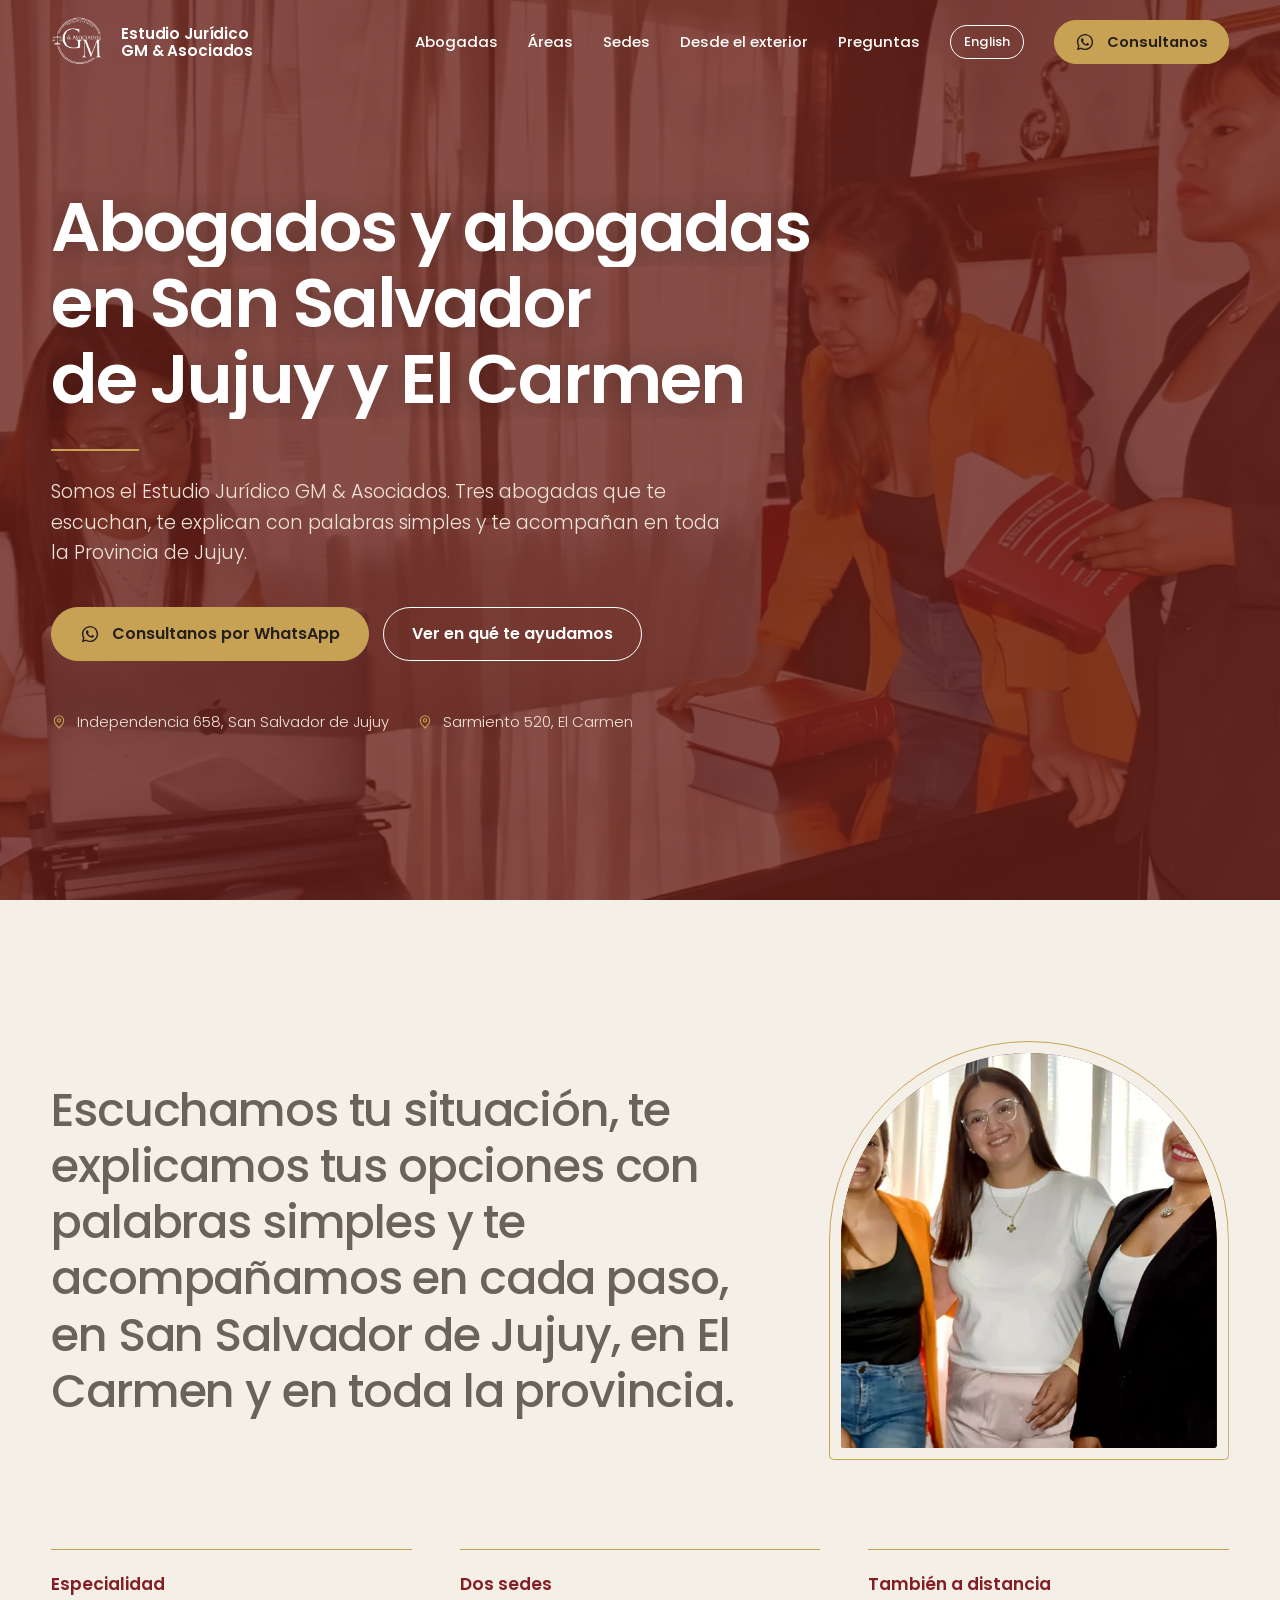
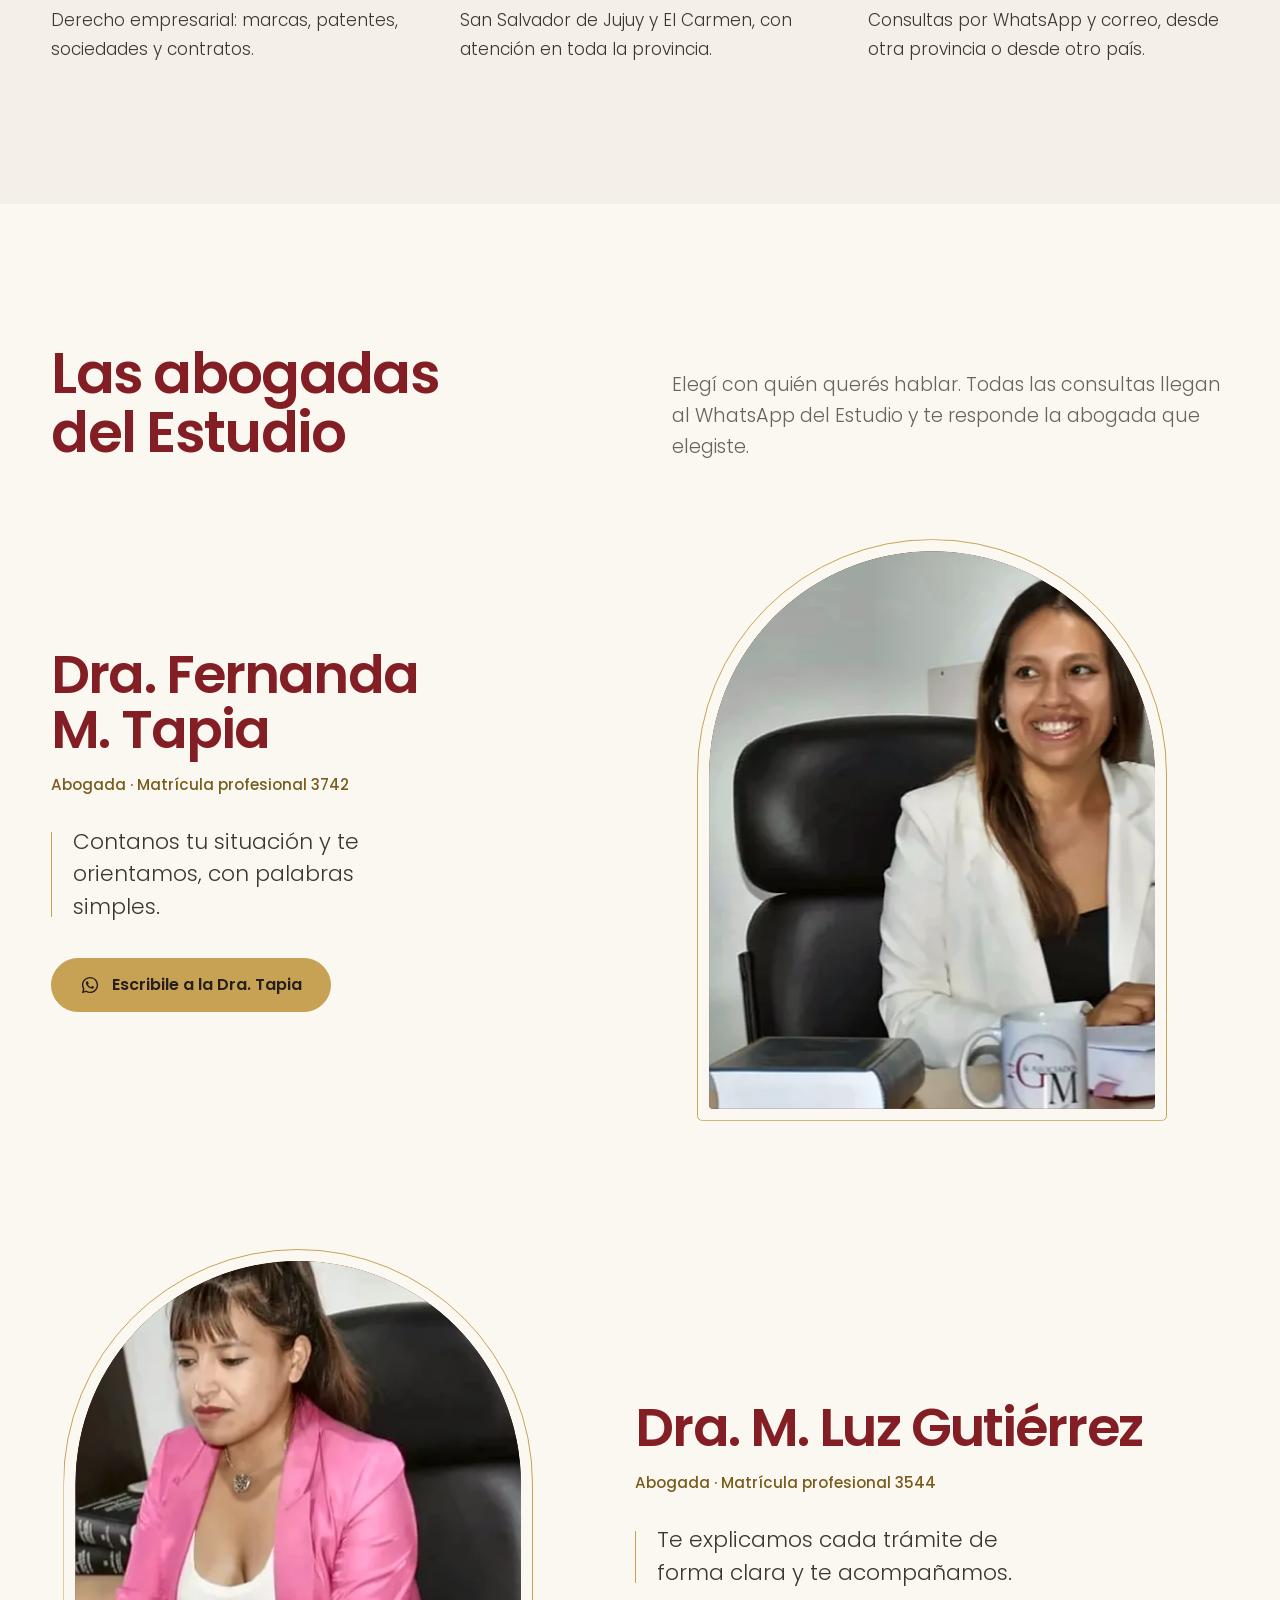
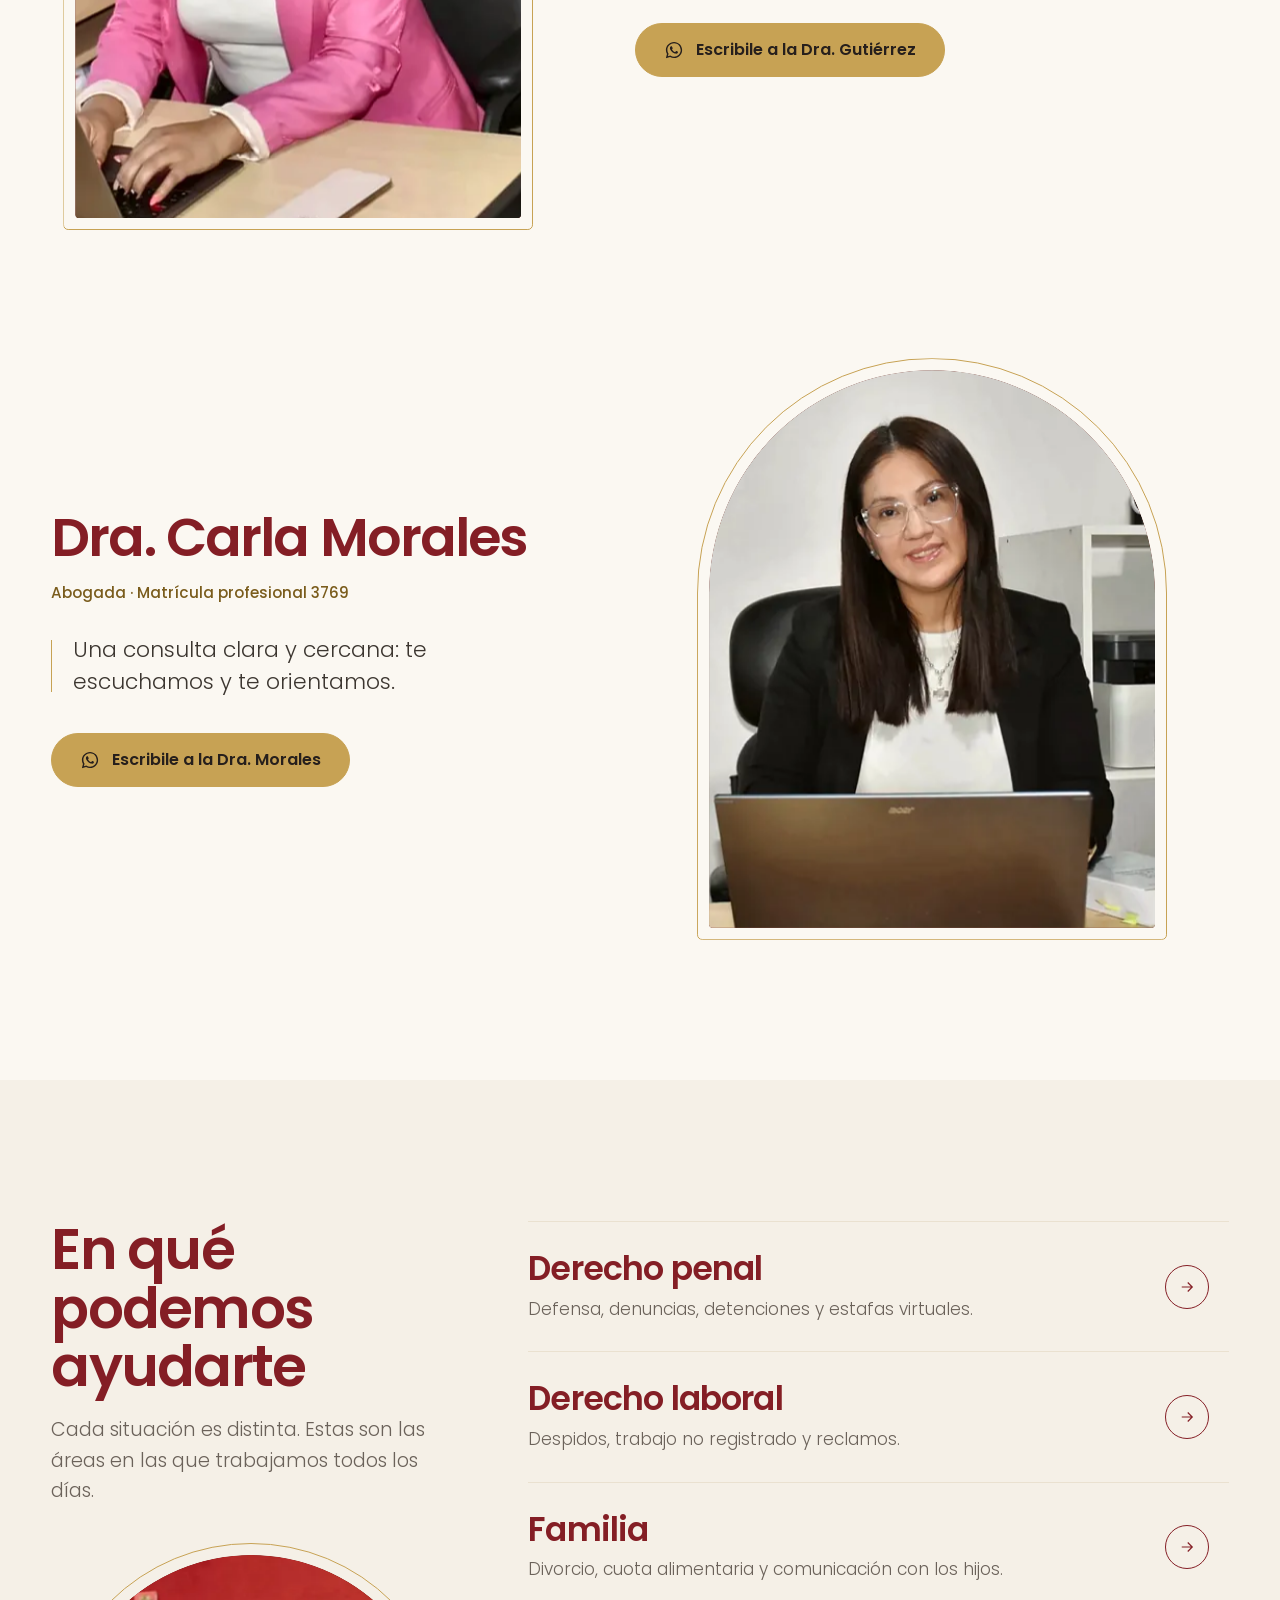
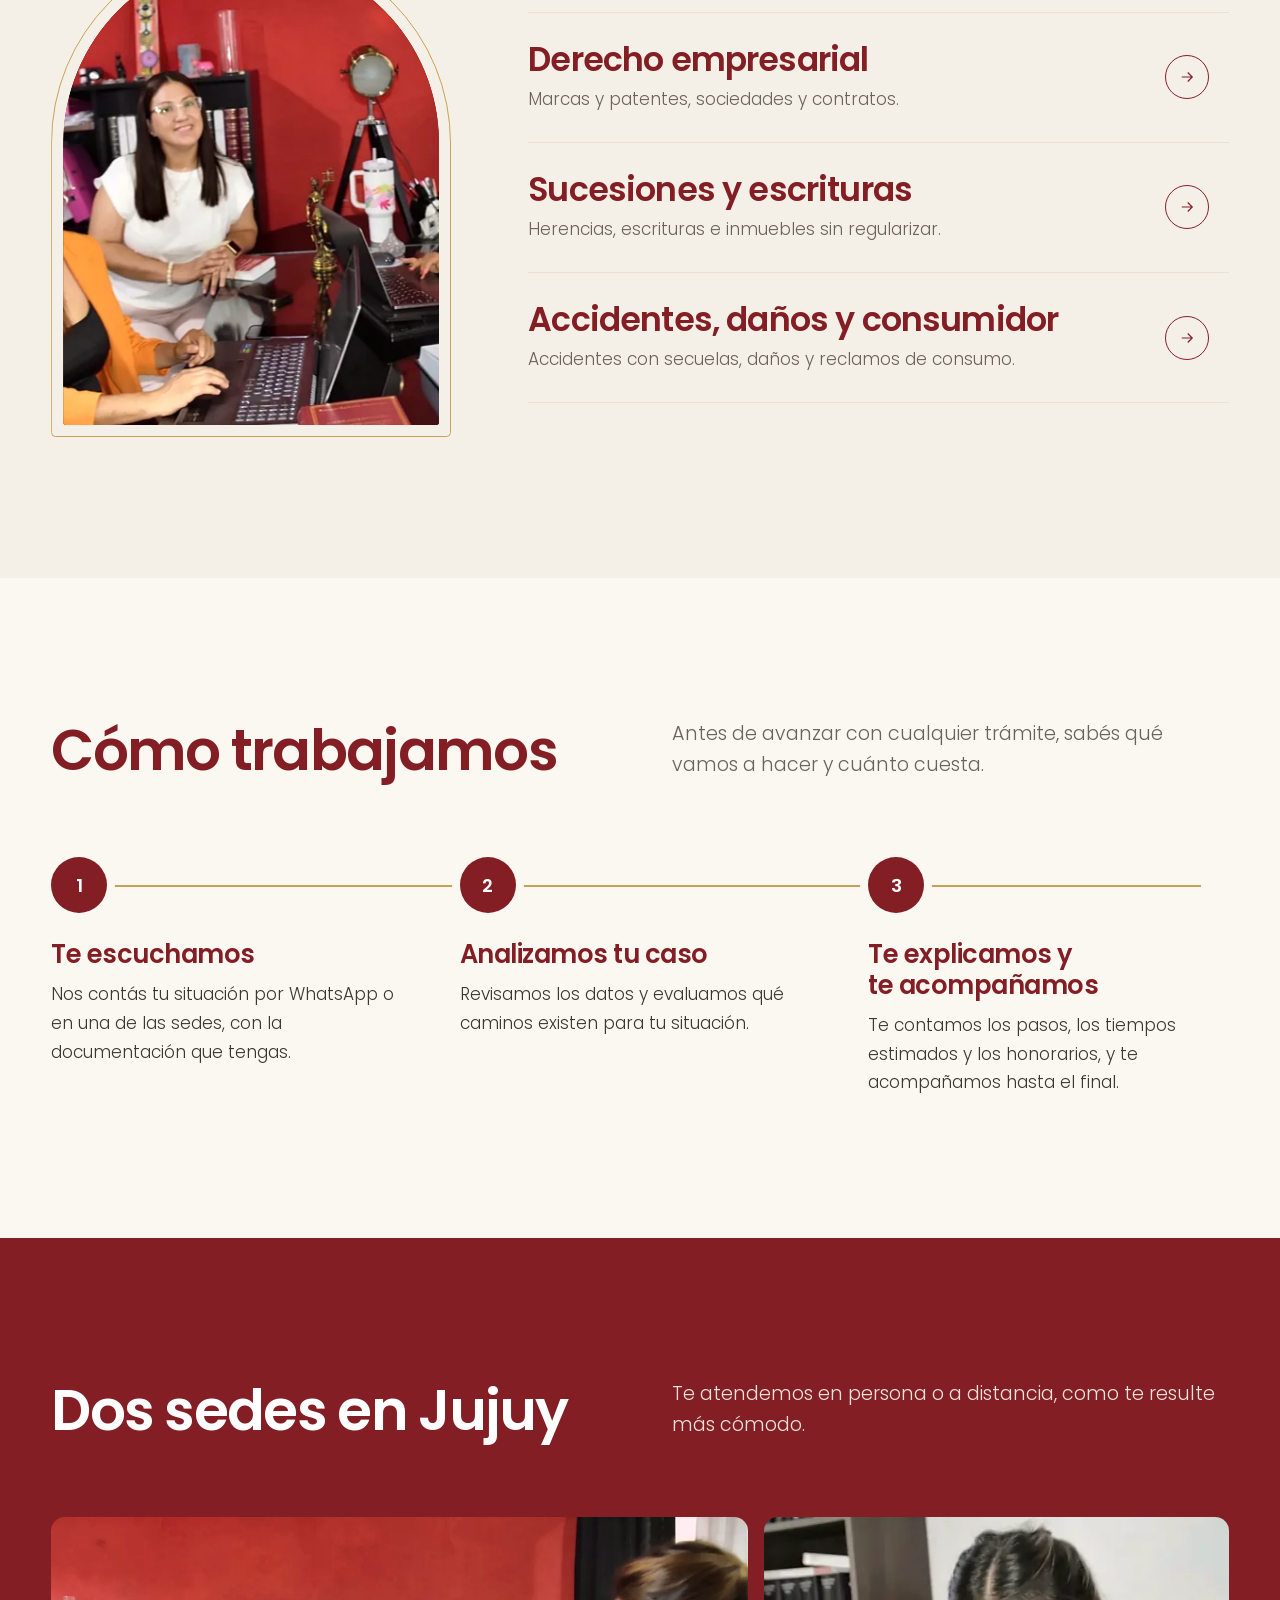
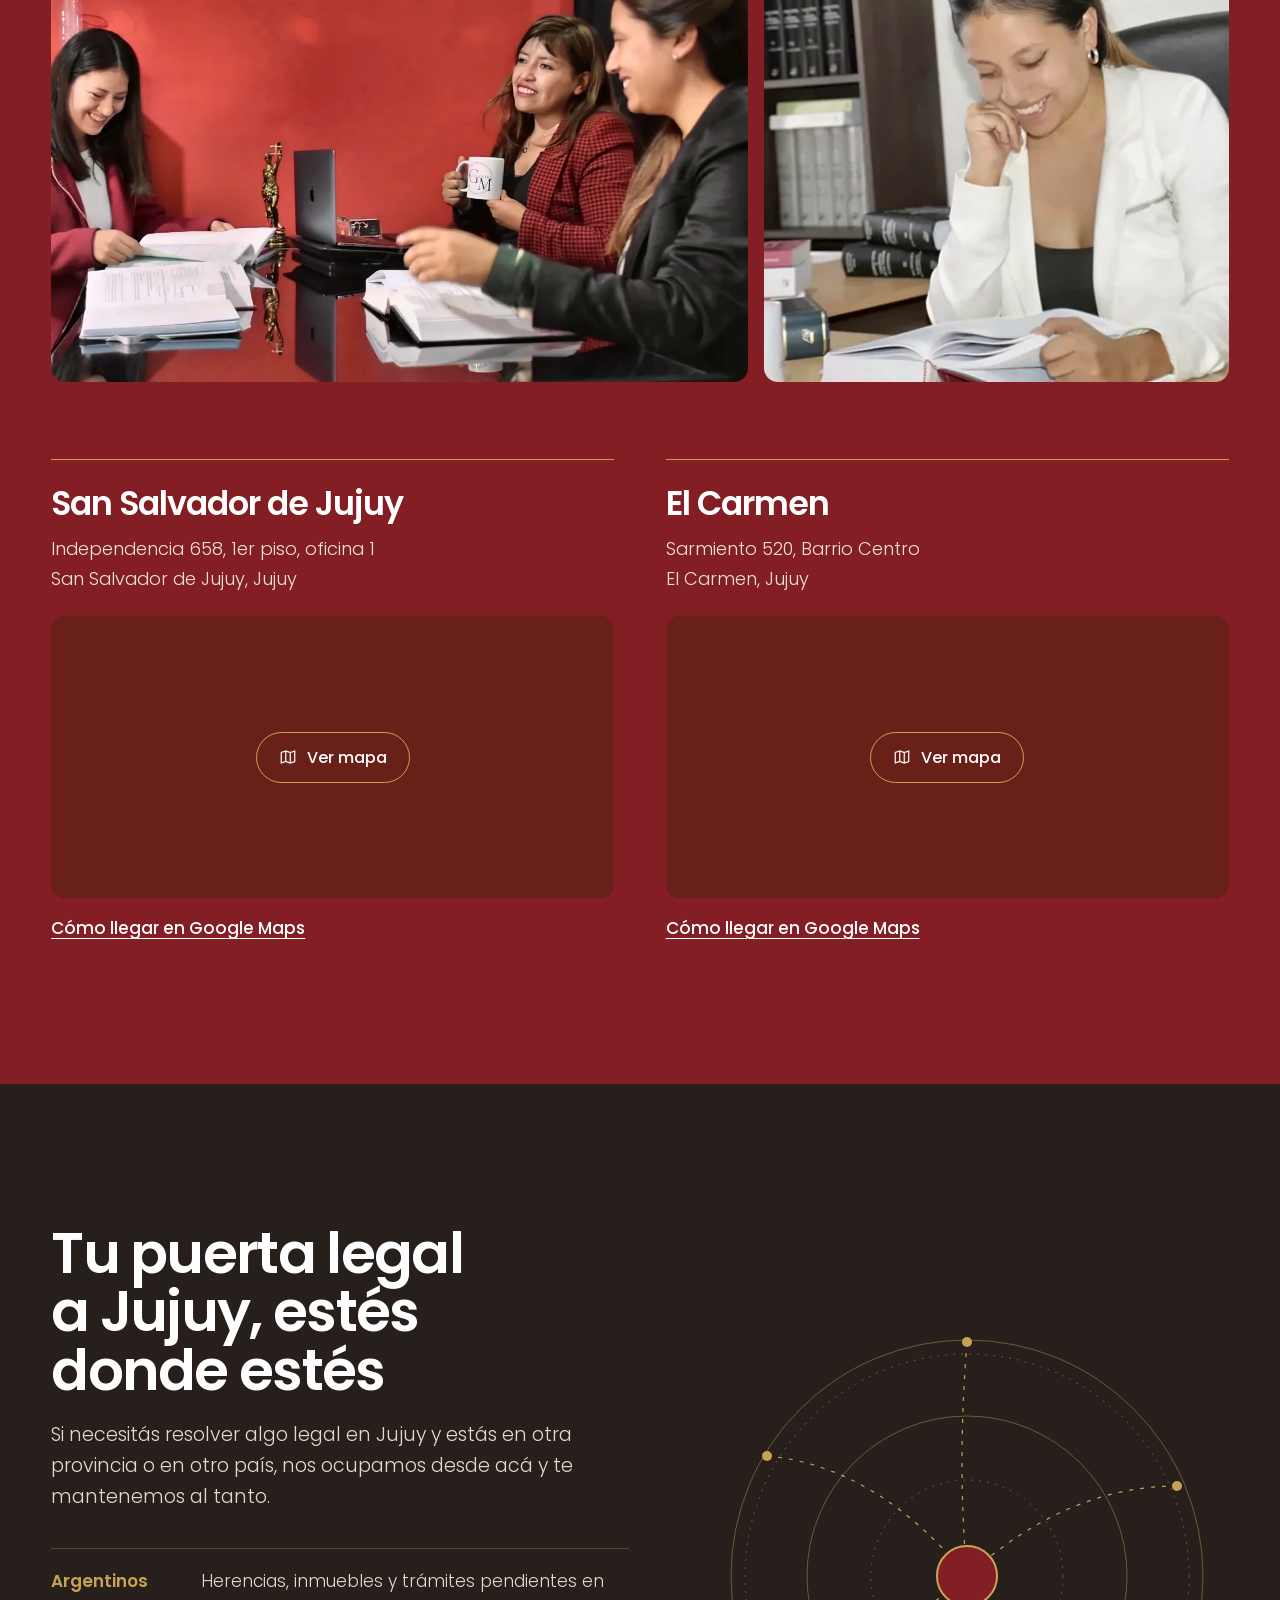
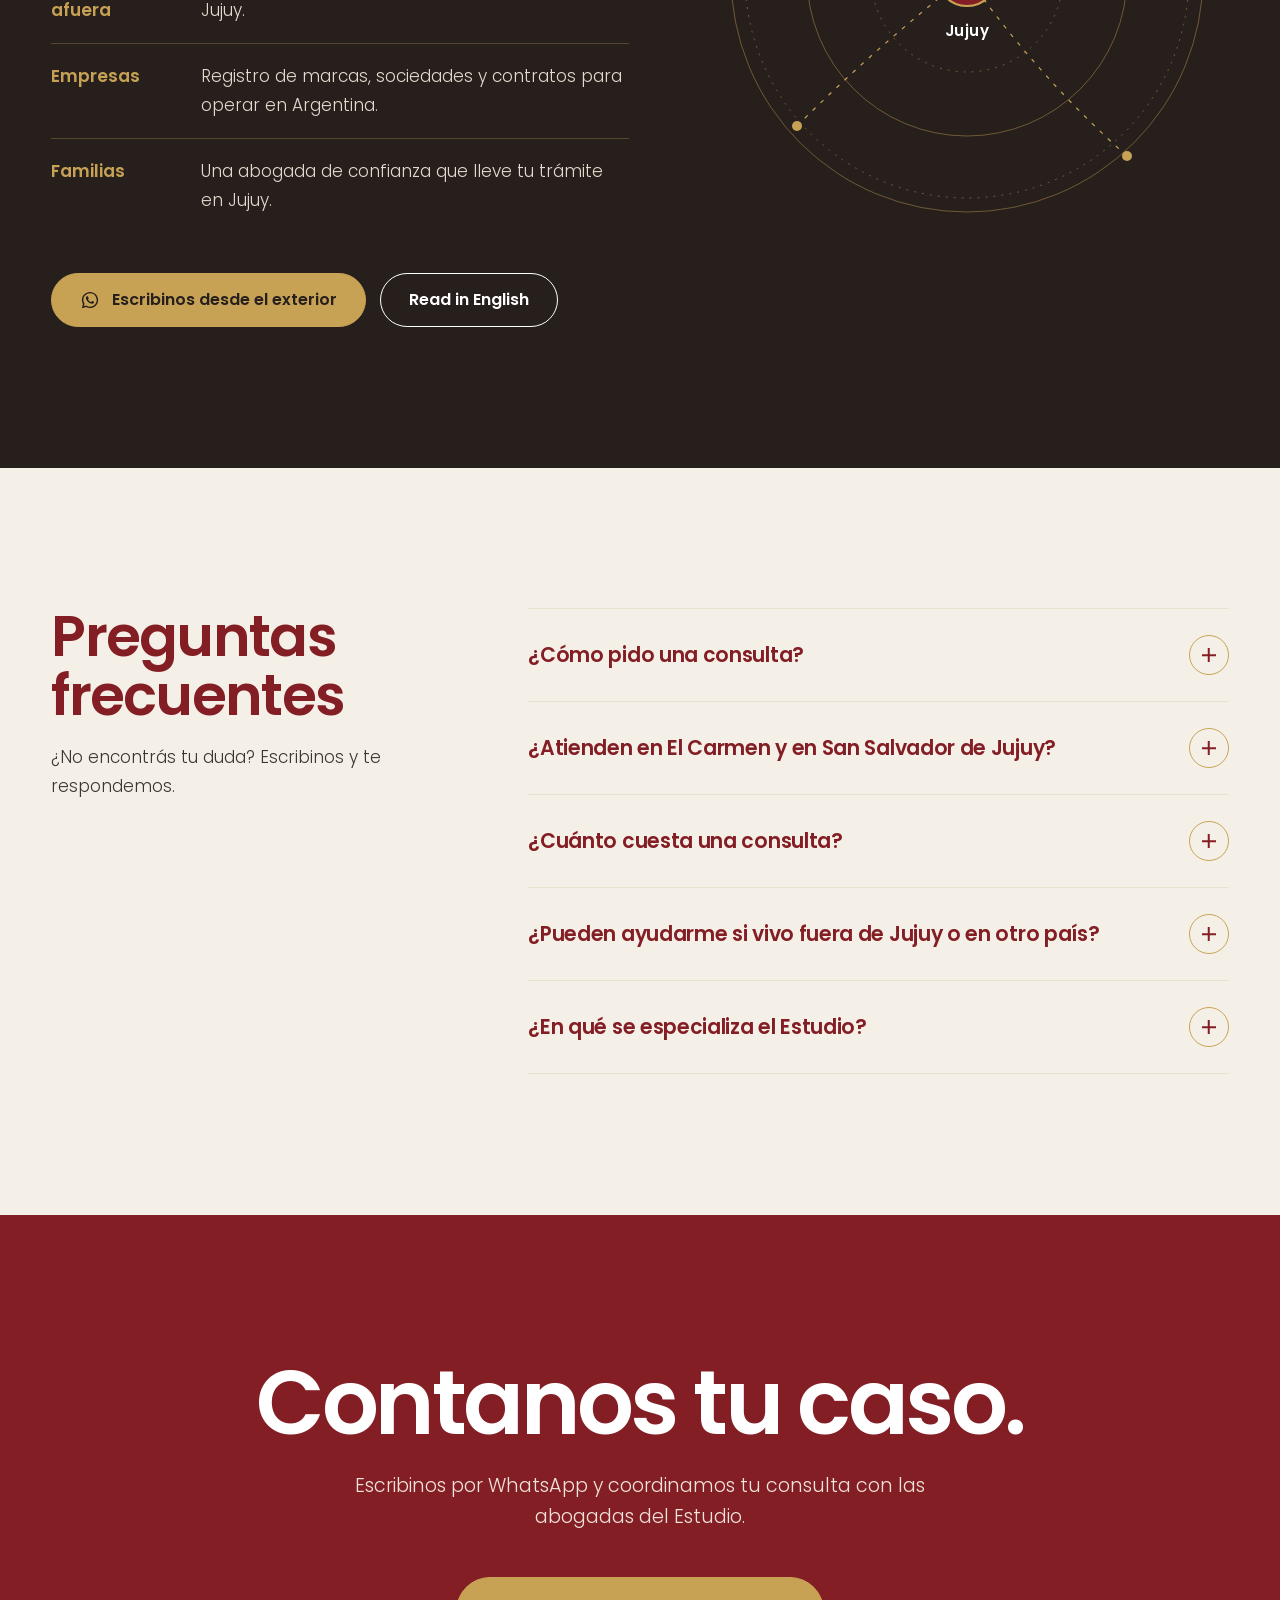
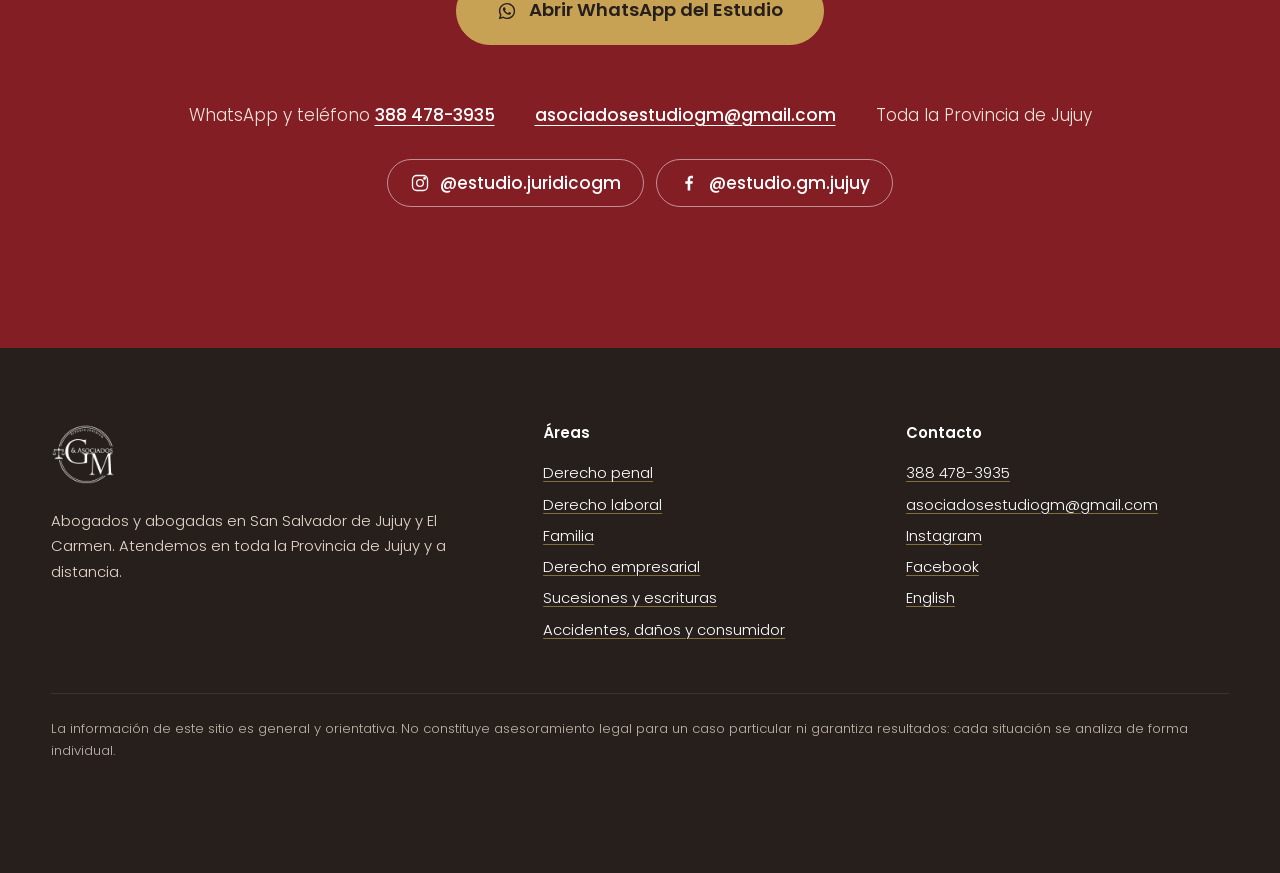
==== commit f9210447: "Saca el sello giratorio de la portada y asegura lectura de todos los textos Co-Authored-By: Claude O" ====
--- a/index.html
+++ b/index.html
@@ -27,9 +27,9 @@
 <link rel="preload" href="fonts/poppins-semibold.woff2" as="font" type="font/woff2" crossorigin>
 <link rel="preload" href="fonts/poppins-light.woff2" as="font" type="font/woff2" crossorigin>
 <link rel="preload" as="image" type="image/webp" imagesrcset="img/portada-equipo-900.webp 900w, img/portada-equipo-1600.webp 1600w, img/portada-equipo-2400.webp 2400w" imagesizes="100vw" fetchpriority="high">
-<link rel="stylesheet" href="style.css?v=202611141402">
+<link rel="stylesheet" href="style.css?v=202611141403">
 <script>(function(r){r.classList.add('js');try{if(!matchMedia('(prefers-reduced-motion: reduce)').matches&&sessionStorage.getItem('gm-intro')!=='1'){r.classList.add('anim');setTimeout(function(){r.classList.add('listo')},2600);}}catch(e){}})(document.documentElement)</script>
-<script src="main.js?v=202611141402" defer></script>
+<script src="main.js?v=202611141403" defer></script>
 <script type="application/ld+json">{"@context": "https://schema.org", "@graph": [{"@type": ["LegalService", "LocalBusiness"], "@id": "https://consultorarzok.github.io/estudio-gm-asociados-web/#estudio", "name": "Estudio Jurídico GM & Asociados", "alternateName": ["GM & Asociados", "Estudio GM Jujuy"], "description": "Estudio jurídico en San Salvador de Jujuy y El Carmen, Jujuy, Argentina. Abogadas en derecho empresarial, penal, laboral, familia, sucesiones, daños y consumidor.", "url": "https://consultorarzok.github.io/estudio-gm-asociados-web/", "logo": "https://consultorarzok.github.io/estudio-gm-asociados-web/img/logo-gm.png", "image": ["https://consultorarzok.github.io/estudio-gm-asociados-web/img/og.jpg", "https://consultorarzok.github.io/estudio-gm-asociados-web/img/portada-equipo-1600.webp"], "telephone": "+543884783935", "email": "asociadosestudiogm@gmail.com", "priceRange": "$$", "address": {"@type": "PostalAddress", "streetAddress": "Independencia 658, 1er Piso, Of. 1", "addressLocality": "San Salvador de Jujuy", "addressRegion": "Jujuy", "addressCountry": "AR"}, "areaServed": [{"@type": "AdministrativeArea", "name": "Provincia de Jujuy"}, {"@type": "City", "name": "San Salvador de Jujuy"}, {"@type": "City", "name": "El Carmen"}], "knowsAbout": ["Derecho empresarial", "Registro de marcas y patentes", "Sociedades comerciales", "Derecho penal", "Derecho laboral", "Derecho de familia", "Sucesiones", "Escrituras", "Daños y perjuicios", "Derecho del consumidor"], "sameAs": ["https://www.instagram.com/estudio.juridicogm/", "https://www.facebook.com/estudio.gm.jujuy"], "contactPoint": {"@type": "ContactPoint", "telephone": "+543884783935", "contactType": "customer service", "availableLanguage": ["es"], "areaServed": "AR"}, "department": [{"@type": "LegalService", "name": "Estudio Jurídico GM & Asociados — San Salvador de Jujuy", "address": {"@type": "PostalAddress", "streetAddress": "Independencia 658, 1er Piso, Of. 1", "addressLocality": "San Salvador de Jujuy", "addressRegion": "Jujuy", "addressCountry": "AR"}, "telephone": "+543884783935"}, {"@type": "LegalService", "name": "Estudio Jurídico GM & Asociados — El Carmen", "address": {"@type": "PostalAddress", "streetAddress": "Sarmiento 520, Barrio Centro", "addressLocality": "El Carmen", "addressRegion": "Jujuy", "addressCountry": "AR"}, "telephone": "+543884783935"}], "employee": [{"@type": "Person", "name": "Dra. Fernanda M. Tapia", "jobTitle": "Abogada", "image": "https://consultorarzok.github.io/estudio-gm-asociados-web/img/dra-tapia-900.webp", "worksFor": {"@id": "https://consultorarzok.github.io/estudio-gm-asociados-web/#estudio"}}, {"@type": "Person", "name": "Dra. M. Luz Gutiérrez", "jobTitle": "Abogada", "image": "https://consultorarzok.github.io/estudio-gm-asociados-web/img/dra-gutierrez-900.webp", "worksFor": {"@id": "https://consultorarzok.github.io/estudio-gm-asociados-web/#estudio"}}, {"@type": "Person", "name": "Dra. Carla Morales", "jobTitle": "Abogada", "image": "https://consultorarzok.github.io/estudio-gm-asociados-web/img/dra-morales-900.webp", "worksFor": {"@id": "https://consultorarzok.github.io/estudio-gm-asociados-web/#estudio"}}]}, {"@type": "WebSite", "@id": "https://consultorarzok.github.io/estudio-gm-asociados-web/#web", "url": "https://consultorarzok.github.io/estudio-gm-asociados-web/", "name": "Estudio Jurídico GM & Asociados", "inLanguage": "es-AR", "publisher": {"@id": "https://consultorarzok.github.io/estudio-gm-asociados-web/#estudio"}}]}</script>
 </head>
 <body>
@@ -48,7 +48,7 @@
 <p class="bajada">Somos el Estudio Jurídico GM &amp; Asociados. Tres abogadas que te escuchan, te explican con palabras simples y te acompañan en toda la Provincia de Jujuy.</p>
 <div class="acciones"><a class="btn" href="https://wa.me/5493884783935?text=Hola%2C%20quisiera%20hacer%20una%20consulta%20con%20el%20Estudio%20GM%20%26%20Asociados." target="_blank" rel="noopener"><svg viewBox="0 0 32 32" fill="currentColor" aria-hidden="true"><path d="M16.04 3C8.84 3 3 8.83 3 16.02c0 2.3.6 4.54 1.74 6.51L3 29l6.64-1.7a13 13 0 0 0 6.4 1.64h.01C23.23 28.94 29 23.1 29 15.92 29 8.83 23.2 3 16.04 3Zm0 23.7h-.01a10.7 10.7 0 0 1-5.46-1.5l-.39-.23-3.94 1.01 1.05-3.84-.25-.4a10.67 10.67 0 0 1-1.64-5.72c0-5.9 4.8-10.7 10.7-10.7 2.86 0 5.54 1.1 7.56 3.14a10.6 10.6 0 0 1 3.13 7.57c0 5.9-4.8 10.67-10.75 10.67Zm5.87-8c-.32-.16-1.9-.94-2.2-1.05-.3-.1-.5-.16-.73.16-.21.32-.84 1.05-1.03 1.27-.19.21-.38.24-.7.08-.32-.16-1.36-.5-2.59-1.6a9.7 9.7 0 0 1-1.8-2.24c-.19-.32 0-.5.14-.66.14-.14.32-.38.48-.57.16-.19.21-.32.32-.54.1-.21.05-.4-.03-.56-.08-.16-.73-1.76-1-2.4-.26-.63-.53-.54-.73-.55h-.62c-.21 0-.56.08-.85.4-.29.32-1.11 1.08-1.11 2.64 0 1.55 1.14 3.06 1.3 3.27.16.21 2.23 3.4 5.4 4.77.75.33 1.34.52 1.8.67.76.24 1.45.2 2 .12.6-.09 1.9-.78 2.16-1.53.27-.75.27-1.39.19-1.53-.08-.13-.3-.21-.62-.37Z"/></svg>Consultanos por WhatsApp</a><a class="btn linea" href="#areas">Ver en qué te ayudamos</a></div>
 <p class="lugares"><span><svg viewBox="0 0 24 24" fill="none" stroke="currentColor" stroke-width="1.6" aria-hidden="true"><path d="M12 21s-7-6.1-7-11.5a7 7 0 0 1 14 0C19 14.9 12 21 12 21Z"/><circle cx="12" cy="9.5" r="2.5"/></svg>Independencia 658, San Salvador de Jujuy</span><span><svg viewBox="0 0 24 24" fill="none" stroke="currentColor" stroke-width="1.6" aria-hidden="true"><path d="M12 21s-7-6.1-7-11.5a7 7 0 0 1 14 0C19 14.9 12 21 12 21Z"/><circle cx="12" cy="9.5" r="2.5"/></svg>Sarmiento 520, El Carmen</span></p>
-</div><div class="sello" aria-hidden="true"><svg class="texto" viewBox="0 0 120 120"><defs><path id="circ" d="M60 60 m-48 0 a48 48 0 1 1 96 0 a48 48 0 1 1 -96 0"/></defs><text><textPath href="#circ" textLength="296" lengthAdjust="spacing">ESTUDIO JURÍDICO • GM &amp; ASOCIADOS • JUJUY •</textPath></text></svg><img src="img/logo-gm.png" alt="" width="62" height="58"></div></div>
+</div></div>
 </section>
 
 <section class="manifiesto"><div class="wrap">
--- a/style.css
+++ b/style.css
@@ -55,7 +55,7 @@
 .top.solid{background:rgba(245,240,231,.94);backdrop-filter:saturate(1.2) blur(10px);-webkit-backdrop-filter:saturate(1.2) blur(10px);color:var(--carbon);box-shadow:0 1px 0 var(--crema-2)}
 .top.oculto{transform:translateY(-100%)}
 .marca{display:flex;align-items:center;gap:12px;text-decoration:none;font-weight:600;font-size:.95rem;line-height:1.15;letter-spacing:-.01em}
-.marca .logos{position:relative;width:50px;height:50px;flex:none}
+.marca .logos{position:relative;width:58px;height:58px;flex:none}
 .marca img{position:absolute;inset:0;width:100%;height:100%;object-fit:contain;transition:opacity .4s}
 .marca .l-color{opacity:0}
 .top.solid .l-color{opacity:1}.top.solid .l-blanco{opacity:0}
@@ -152,9 +152,9 @@
 .manifiesto .arco{--ar:1/1.05;max-width:440px;justify-self:end;width:100%}
 @media (max-width:900px){.manifiesto .wrap>.fila{grid-template-columns:1fr}.manifiesto .arco{justify-self:center;max-width:380px}}
 .manifiesto p{font-size:clamp(1.6rem,3.6vw,3rem);font-weight:500;letter-spacing:-.025em;line-height:1.22;max-width:30ch;color:var(--bordo)}
-.manifiesto .w{transition:opacity .25s linear}
-.js .manifiesto .w{opacity:.16}
-.js .manifiesto .w.on{opacity:1}
+.manifiesto .w{transition:color .35s linear}
+.js .manifiesto .w{color:#6B625A}
+.js .manifiesto .w.on{color:var(--bordo)}
 .datos{display:grid;grid-template-columns:repeat(3,minmax(0,1fr));gap:0 48px;margin-top:clamp(56px,7vw,96px)}
 .datos div{border-top:1.5px solid var(--dorado);padding-top:20px}
 .datos dt{font-weight:600;color:var(--bordo);font-size:1.08rem}
@@ -329,7 +329,7 @@
 
 @media (prefers-reduced-motion:reduce){
   *,*::before,*::after{animation:none!important;transition:none!important}
-  .js .manifiesto .w{opacity:1}
+  .js .manifiesto .w{color:var(--bordo)}
   .js .sube,.js .revela .foto{opacity:1;transform:none;clip-path:none}
   .js .revela::before{clip-path:none}
   .js .pasos{--prog:1}
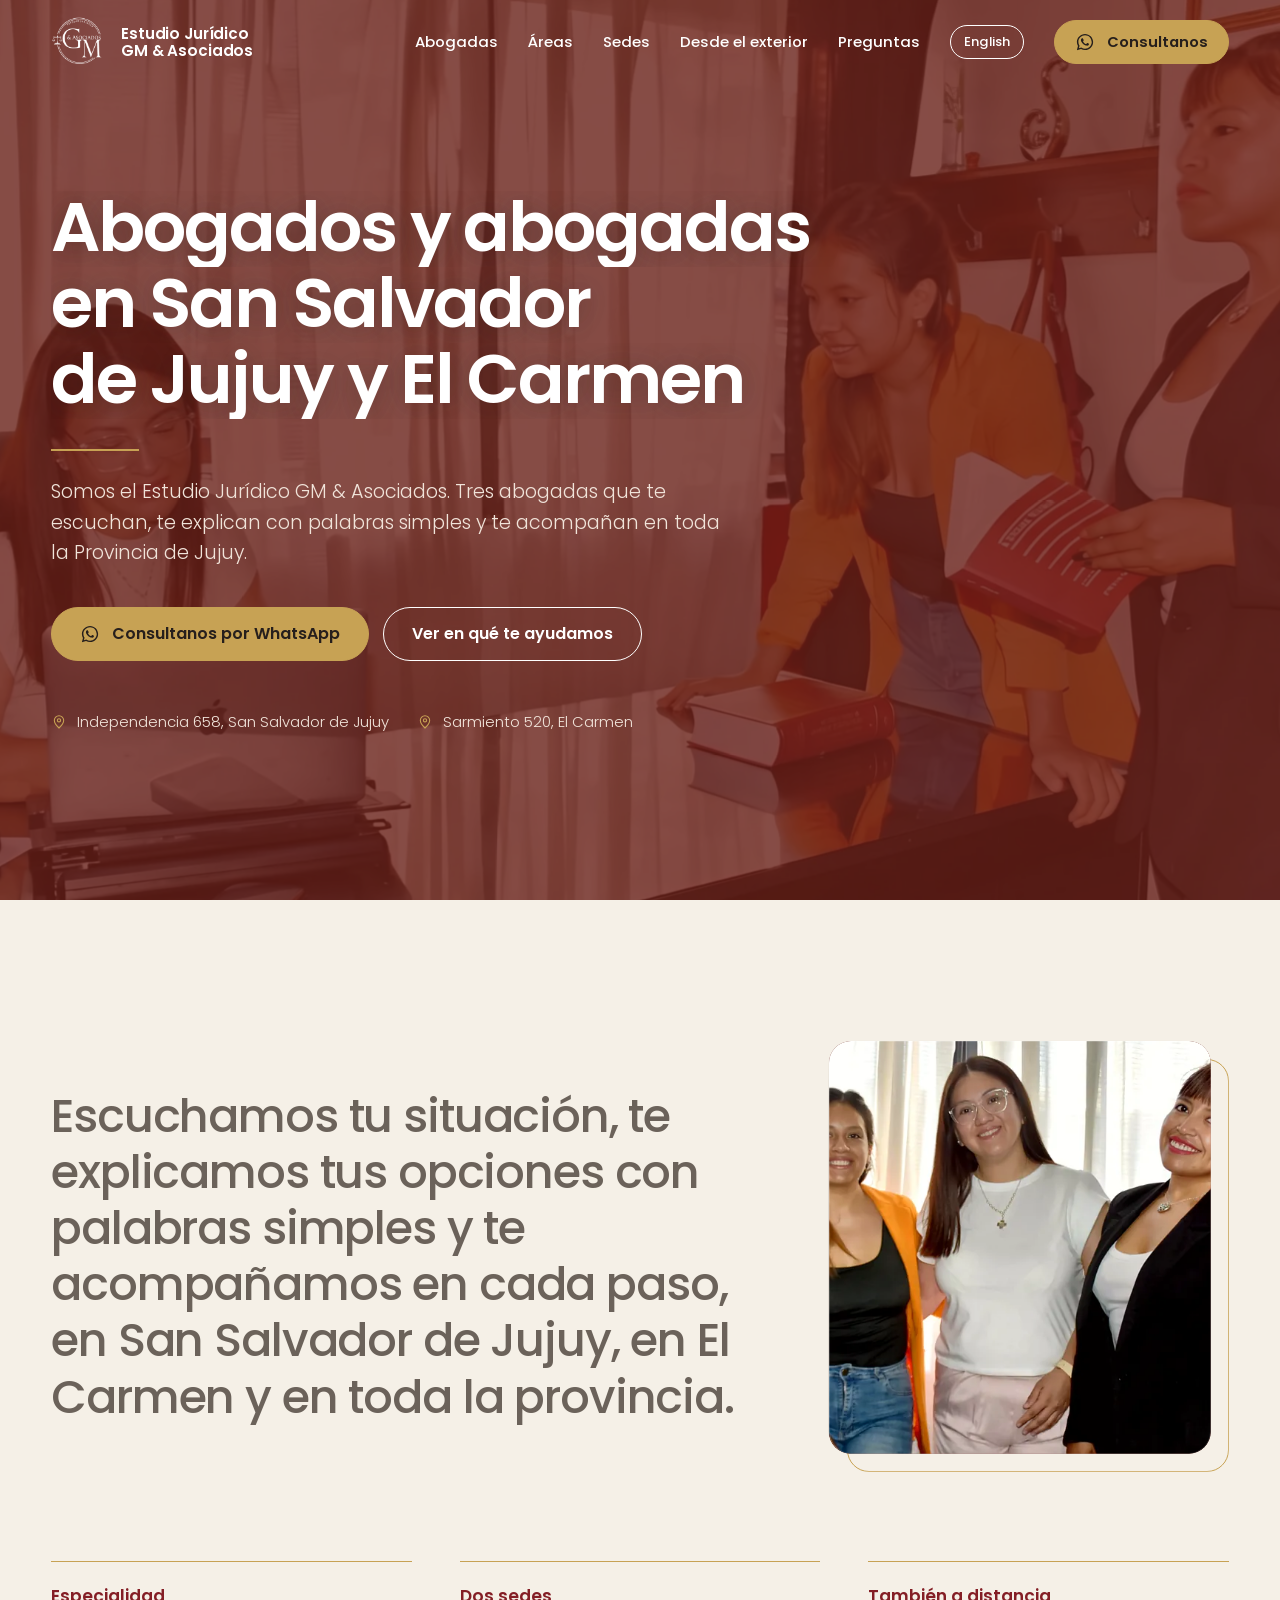
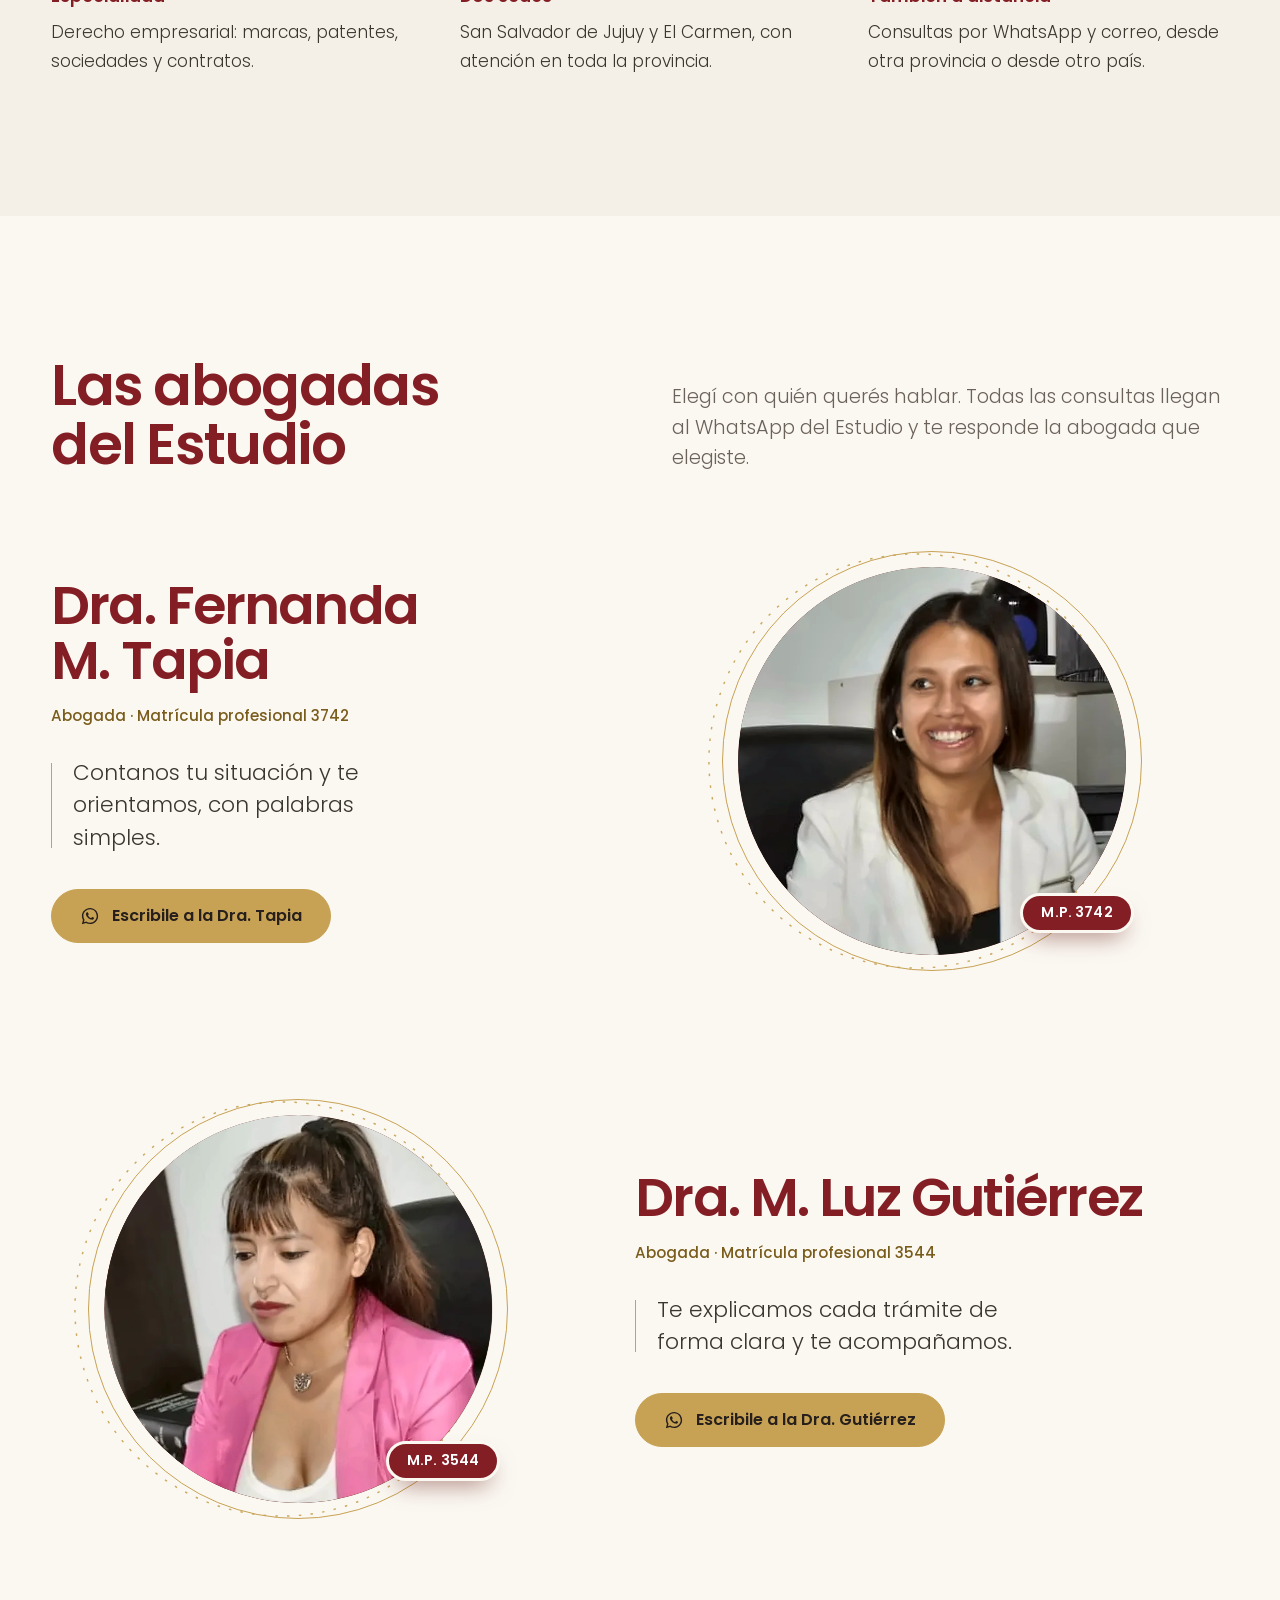
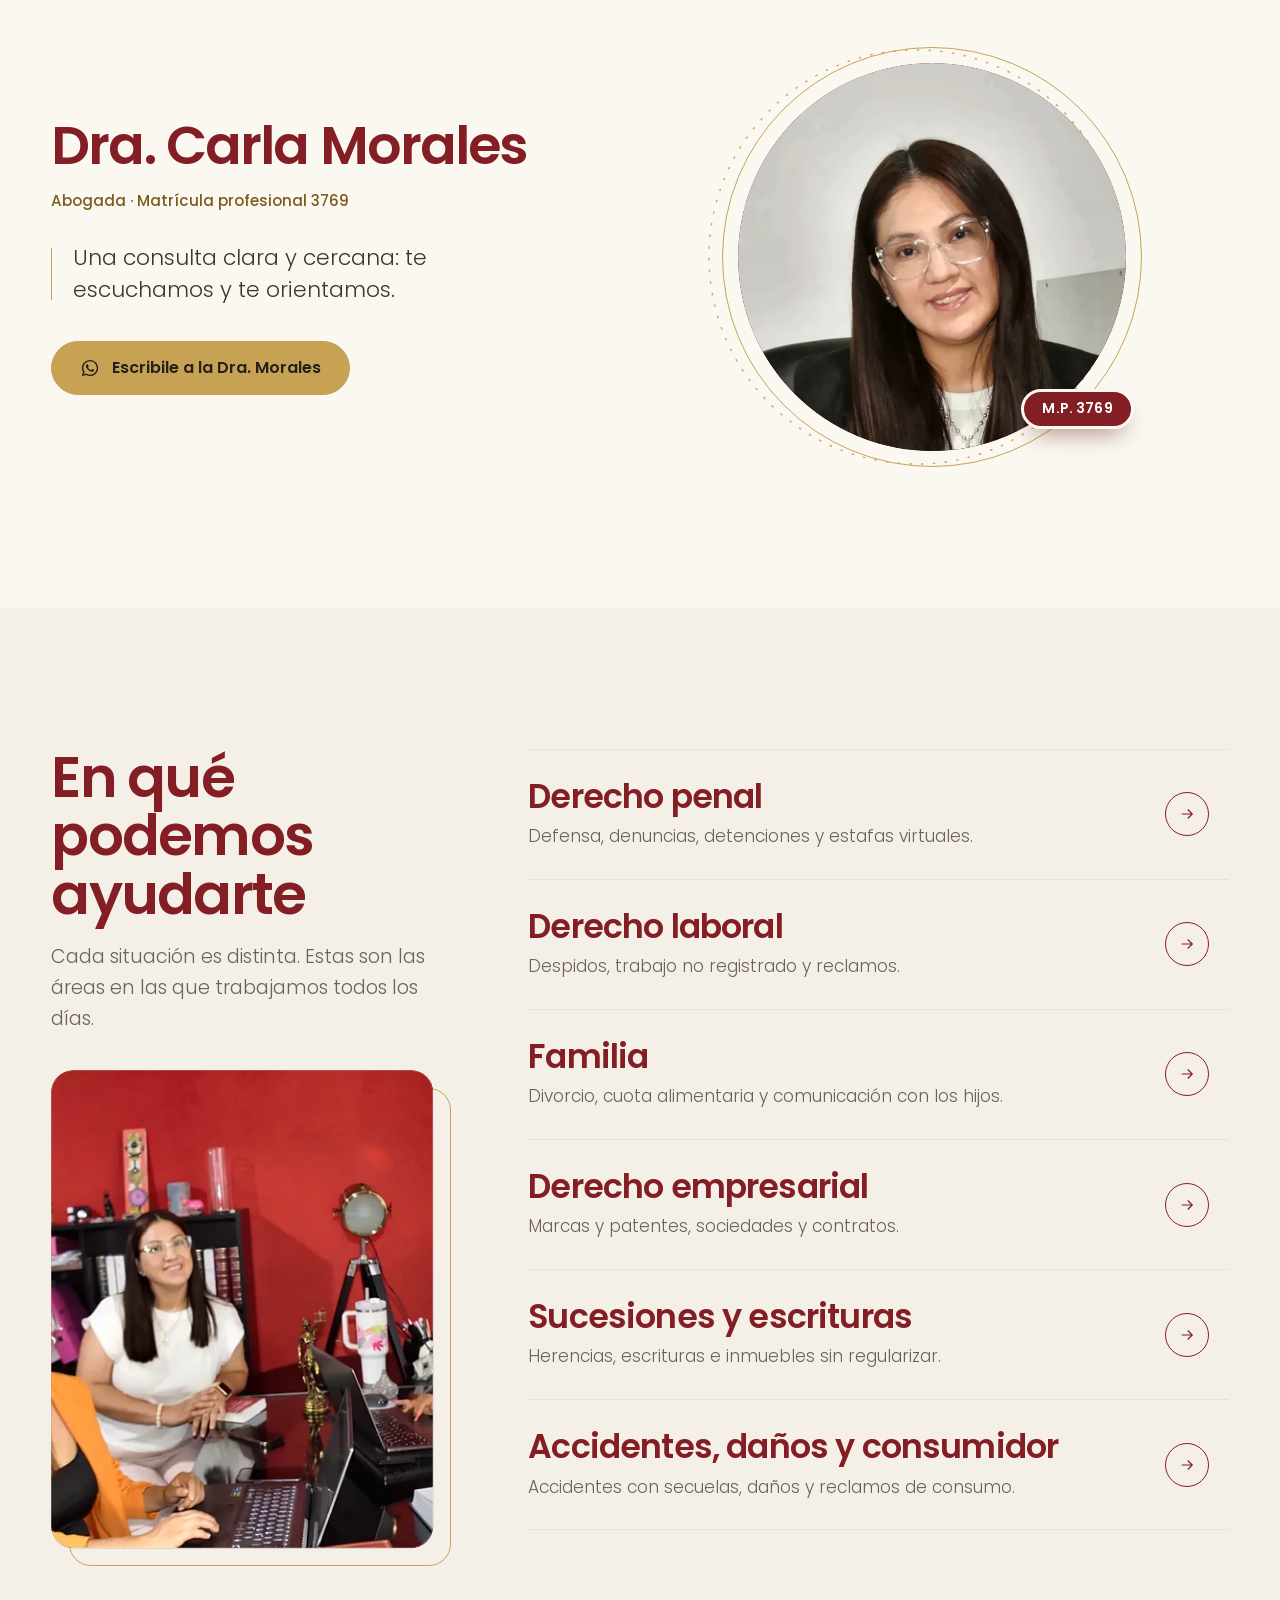
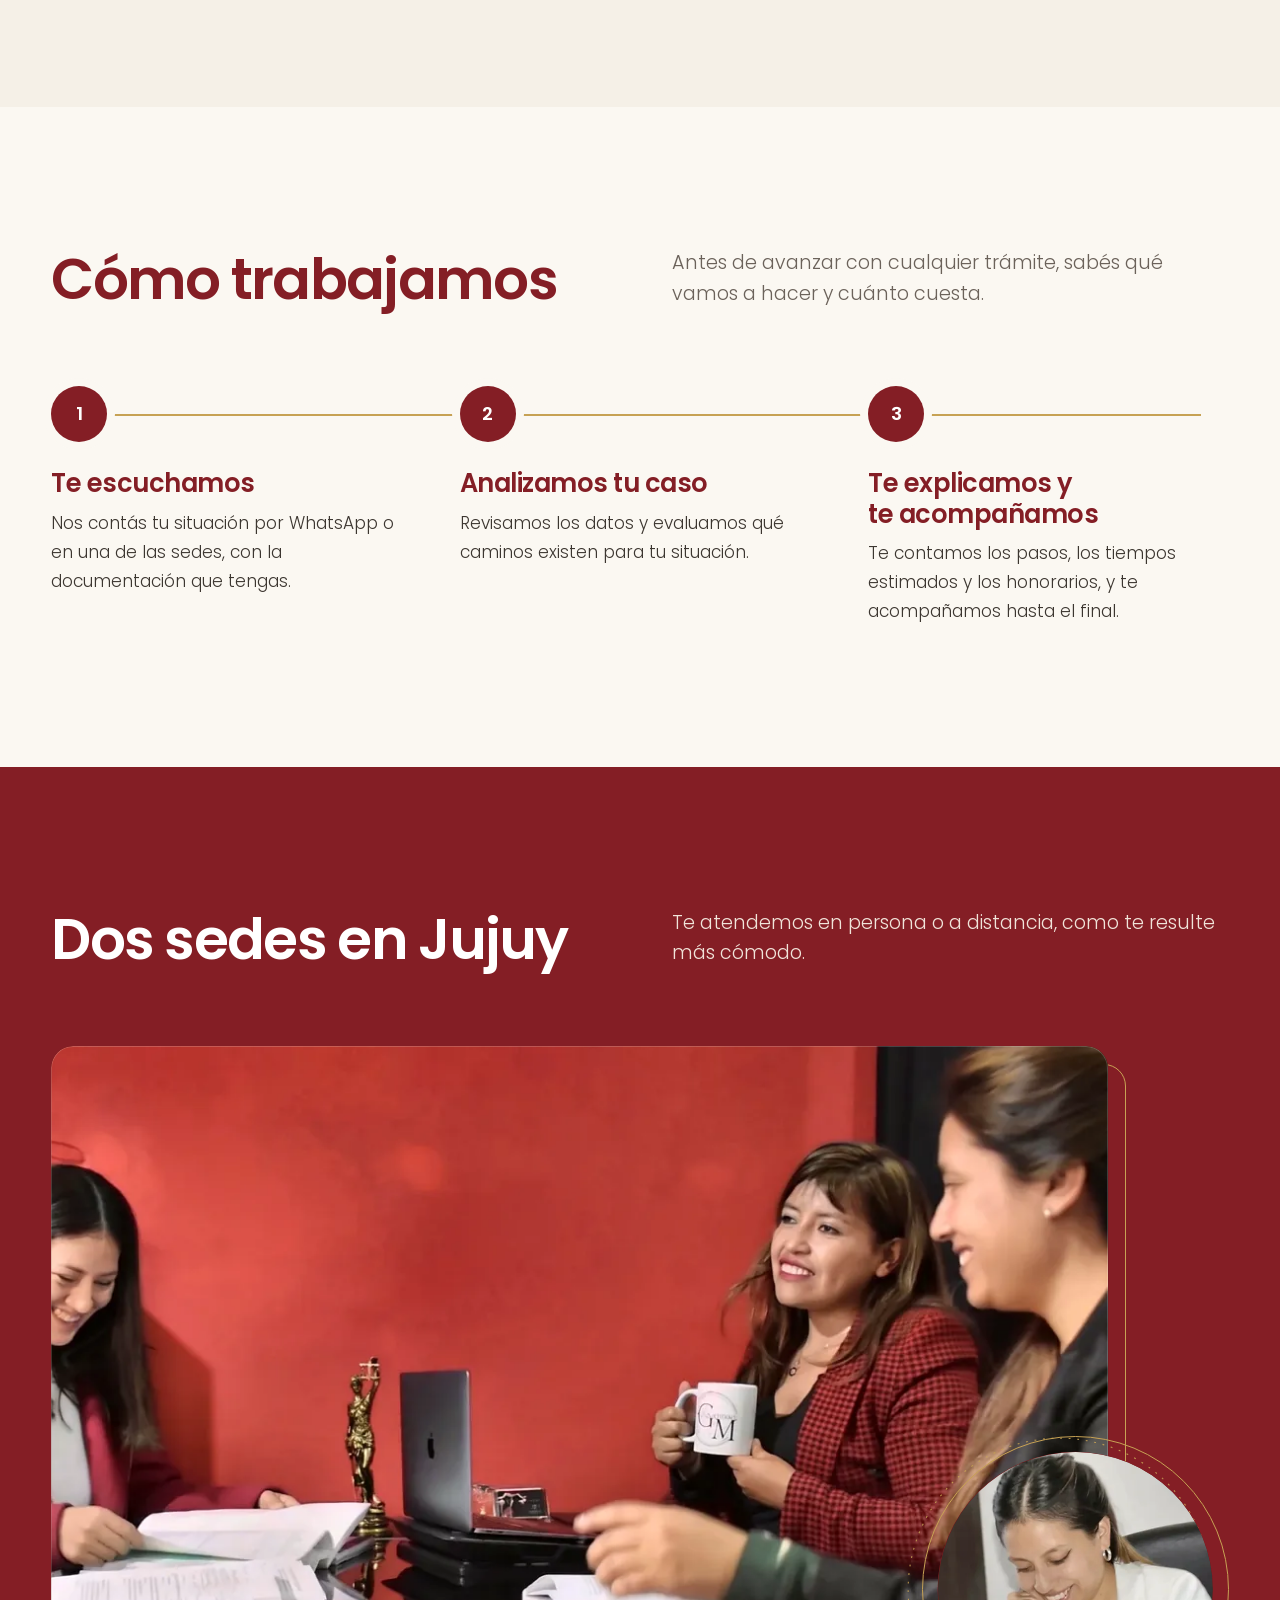
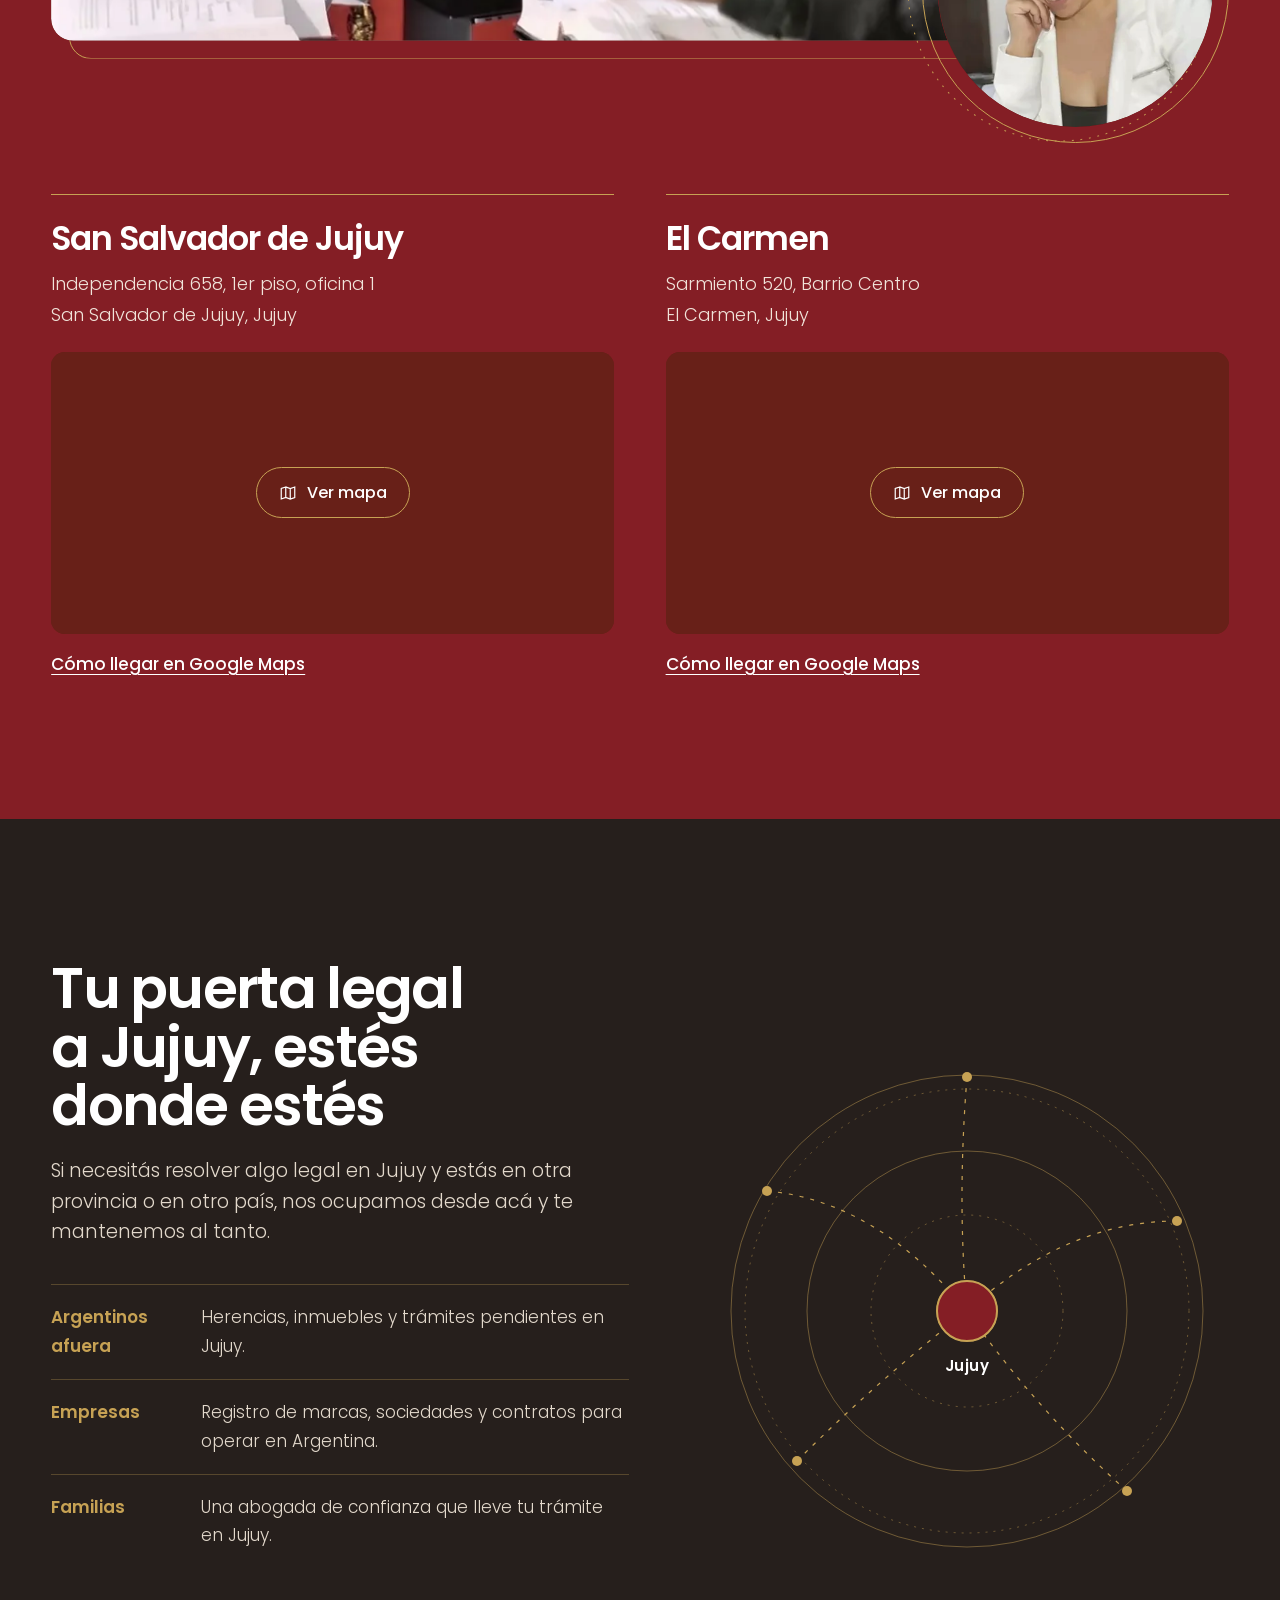
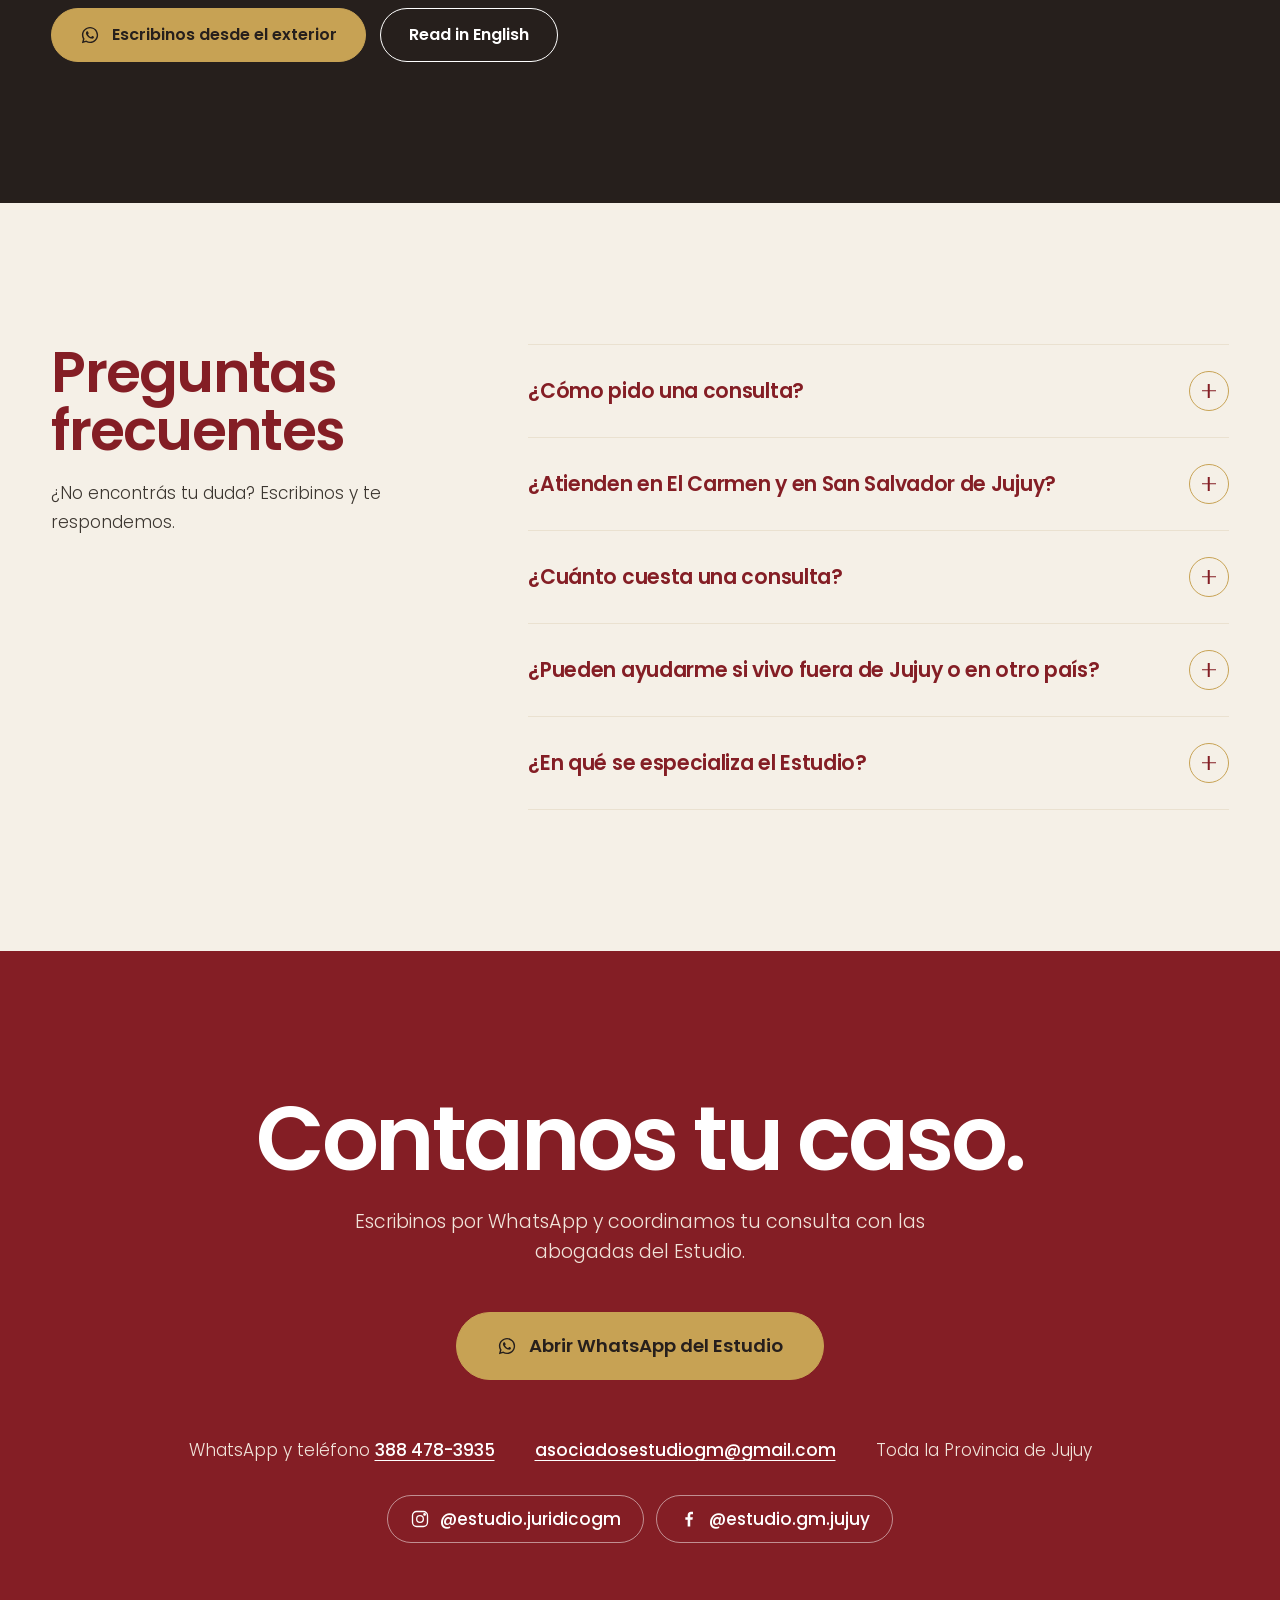
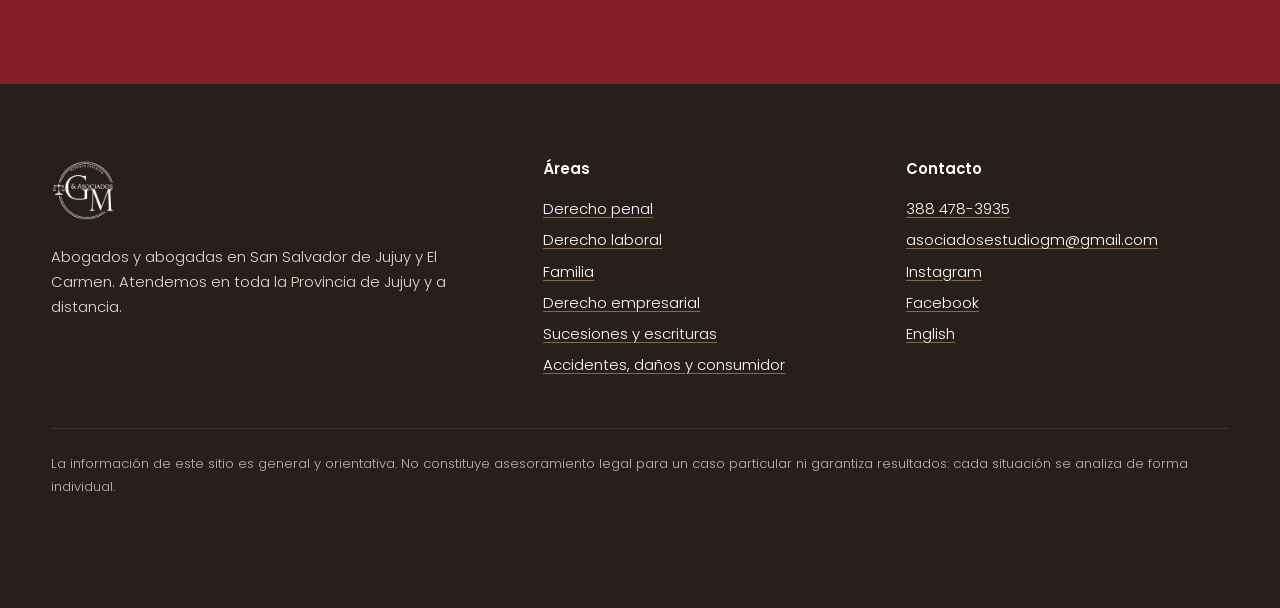
==== commit 4ec0ff63: "Marcos nuevos: círculo con doble aro para cada abogada, rectángulo con sombra para el equipo Co-Auth" ====
--- a/index.html
+++ b/index.html
@@ -27,9 +27,9 @@
 <link rel="preload" href="fonts/poppins-semibold.woff2" as="font" type="font/woff2" crossorigin>
 <link rel="preload" href="fonts/poppins-light.woff2" as="font" type="font/woff2" crossorigin>
 <link rel="preload" as="image" type="image/webp" imagesrcset="img/portada-equipo-900.webp 900w, img/portada-equipo-1600.webp 1600w, img/portada-equipo-2400.webp 2400w" imagesizes="100vw" fetchpriority="high">
-<link rel="stylesheet" href="style.css?v=202611141403">
+<link rel="stylesheet" href="style.css?v=202611141407">
 <script>(function(r){r.classList.add('js');try{if(!matchMedia('(prefers-reduced-motion: reduce)').matches&&sessionStorage.getItem('gm-intro')!=='1'){r.classList.add('anim');setTimeout(function(){r.classList.add('listo')},2600);}}catch(e){}})(document.documentElement)</script>
-<script src="main.js?v=202611141403" defer></script>
+<script src="main.js?v=202611141407" defer></script>
 <script type="application/ld+json">{"@context": "https://schema.org", "@graph": [{"@type": ["LegalService", "LocalBusiness"], "@id": "https://consultorarzok.github.io/estudio-gm-asociados-web/#estudio", "name": "Estudio Jurídico GM & Asociados", "alternateName": ["GM & Asociados", "Estudio GM Jujuy"], "description": "Estudio jurídico en San Salvador de Jujuy y El Carmen, Jujuy, Argentina. Abogadas en derecho empresarial, penal, laboral, familia, sucesiones, daños y consumidor.", "url": "https://consultorarzok.github.io/estudio-gm-asociados-web/", "logo": "https://consultorarzok.github.io/estudio-gm-asociados-web/img/logo-gm.png", "image": ["https://consultorarzok.github.io/estudio-gm-asociados-web/img/og.jpg", "https://consultorarzok.github.io/estudio-gm-asociados-web/img/portada-equipo-1600.webp"], "telephone": "+543884783935", "email": "asociadosestudiogm@gmail.com", "priceRange": "$$", "address": {"@type": "PostalAddress", "streetAddress": "Independencia 658, 1er Piso, Of. 1", "addressLocality": "San Salvador de Jujuy", "addressRegion": "Jujuy", "addressCountry": "AR"}, "areaServed": [{"@type": "AdministrativeArea", "name": "Provincia de Jujuy"}, {"@type": "City", "name": "San Salvador de Jujuy"}, {"@type": "City", "name": "El Carmen"}], "knowsAbout": ["Derecho empresarial", "Registro de marcas y patentes", "Sociedades comerciales", "Derecho penal", "Derecho laboral", "Derecho de familia", "Sucesiones", "Escrituras", "Daños y perjuicios", "Derecho del consumidor"], "sameAs": ["https://www.instagram.com/estudio.juridicogm/", "https://www.facebook.com/estudio.gm.jujuy"], "contactPoint": {"@type": "ContactPoint", "telephone": "+543884783935", "contactType": "customer service", "availableLanguage": ["es"], "areaServed": "AR"}, "department": [{"@type": "LegalService", "name": "Estudio Jurídico GM & Asociados — San Salvador de Jujuy", "address": {"@type": "PostalAddress", "streetAddress": "Independencia 658, 1er Piso, Of. 1", "addressLocality": "San Salvador de Jujuy", "addressRegion": "Jujuy", "addressCountry": "AR"}, "telephone": "+543884783935"}, {"@type": "LegalService", "name": "Estudio Jurídico GM & Asociados — El Carmen", "address": {"@type": "PostalAddress", "streetAddress": "Sarmiento 520, Barrio Centro", "addressLocality": "El Carmen", "addressRegion": "Jujuy", "addressCountry": "AR"}, "telephone": "+543884783935"}], "employee": [{"@type": "Person", "name": "Dra. Fernanda M. Tapia", "jobTitle": "Abogada", "image": "https://consultorarzok.github.io/estudio-gm-asociados-web/img/dra-tapia-900.webp", "worksFor": {"@id": "https://consultorarzok.github.io/estudio-gm-asociados-web/#estudio"}}, {"@type": "Person", "name": "Dra. M. Luz Gutiérrez", "jobTitle": "Abogada", "image": "https://consultorarzok.github.io/estudio-gm-asociados-web/img/dra-gutierrez-900.webp", "worksFor": {"@id": "https://consultorarzok.github.io/estudio-gm-asociados-web/#estudio"}}, {"@type": "Person", "name": "Dra. Carla Morales", "jobTitle": "Abogada", "image": "https://consultorarzok.github.io/estudio-gm-asociados-web/img/dra-morales-900.webp", "worksFor": {"@id": "https://consultorarzok.github.io/estudio-gm-asociados-web/#estudio"}}]}, {"@type": "WebSite", "@id": "https://consultorarzok.github.io/estudio-gm-asociados-web/#web", "url": "https://consultorarzok.github.io/estudio-gm-asociados-web/", "name": "Estudio Jurídico GM & Asociados", "inLanguage": "es-AR", "publisher": {"@id": "https://consultorarzok.github.io/estudio-gm-asociados-web/#estudio"}}]}</script>
 </head>
 <body>
@@ -54,7 +54,7 @@
 <section class="manifiesto"><div class="wrap">
 <div class="fila">
 <p class="frase">Escuchamos tu situación, te explicamos tus opciones con palabras simples y te acompañamos en cada paso, en San Salvador de Jujuy, en El Carmen y en toda la provincia.</p>
-<div class="arco revela " style="--ar:1/1.05"><div class="foto para"><img src="img/equipo-1200.webp" srcset="img/equipo-700.webp 700w, img/equipo-1200.webp 1200w" sizes="(max-width:900px) 80vw, 440px" alt="Las tres abogadas del Estudio GM &amp; Asociados, juntas y sonriendo" width="700" height="735" loading="lazy" decoding="async" style="object-position:50% 30%"></div></div>
+<figure class="cuadro revela " style="--ar:1/1.08"><div class="foto para"><img src="img/equipo-1200.webp" srcset="img/equipo-700.webp 700w, img/equipo-1200.webp 1200w" sizes="(max-width:900px) 85vw, 440px" alt="Las tres abogadas del Estudio GM &amp; Asociados, juntas y sonriendo" width="700" height="756" loading="lazy" decoding="async" style="object-position:50% 30%"></div></figure>
 </div>
 <dl class="datos">
 <div><dt>Especialidad</dt><dd>Derecho empresarial: marcas, patentes, sociedades y contratos.</dd></div>
@@ -66,17 +66,17 @@
 <section class="papel" id="abogadas"><div class="wrap">
 <div class="cab"><h2>Las abogadas del Estudio</h2><p class="bajada">Elegí con quién querés hablar. Todas las consultas llegan al WhatsApp del Estudio y te responde la abogada que elegiste.</p></div>
 <article class="abogada">
-<div class="arco revela "><div class="foto para"><img src="img/dra-tapia-900.webp" srcset="img/dra-tapia-480.webp 480w, img/dra-tapia-900.webp 900w" sizes="(max-width:800px) 90vw, 470px" alt="Dra. Fernanda M. Tapia, abogada en Jujuy, sonriendo en su escritorio del Estudio" width="640" height="800" loading="lazy" decoding="async" style="object-position:50% 20%"></div></div>
+<figure class="retrato revela "><span class="aro"></span><svg class="aro2" viewBox="0 0 100 100" aria-hidden="true"><circle cx="50" cy="50" r="49.3"/></svg><div class="foto"><img src="img/circ-tapia-760.webp" srcset="img/circ-tapia-400.webp 400w, img/circ-tapia-760.webp 760w" sizes="(max-width:800px) 80vw, 420px" alt="Dra. Fernanda M. Tapia, abogada en Jujuy, sonriendo en su escritorio del Estudio" width="760" height="760" loading="lazy" decoding="async"></div><span class="chapa">M.P. 3742</span></figure>
 <div class="sube"><h3>Dra. Fernanda M. Tapia</h3><p class="mp">Abogada · Matrícula profesional 3742</p>
 <blockquote>Contanos tu situación y te orientamos, con palabras simples.</blockquote>
 <a class="btn" href="https://wa.me/5493884783935?text=Hola%2C%20quisiera%20hacer%20una%20consulta%20con%20la%20Dra.%20Tapia." target="_blank" rel="noopener"><svg viewBox="0 0 32 32" fill="currentColor" aria-hidden="true"><path d="M16.04 3C8.84 3 3 8.83 3 16.02c0 2.3.6 4.54 1.74 6.51L3 29l6.64-1.7a13 13 0 0 0 6.4 1.64h.01C23.23 28.94 29 23.1 29 15.92 29 8.83 23.2 3 16.04 3Zm0 23.7h-.01a10.7 10.7 0 0 1-5.46-1.5l-.39-.23-3.94 1.01 1.05-3.84-.25-.4a10.67 10.67 0 0 1-1.64-5.72c0-5.9 4.8-10.7 10.7-10.7 2.86 0 5.54 1.1 7.56 3.14a10.6 10.6 0 0 1 3.13 7.57c0 5.9-4.8 10.67-10.75 10.67Zm5.87-8c-.32-.16-1.9-.94-2.2-1.05-.3-.1-.5-.16-.73.16-.21.32-.84 1.05-1.03 1.27-.19.21-.38.24-.7.08-.32-.16-1.36-.5-2.59-1.6a9.7 9.7 0 0 1-1.8-2.24c-.19-.32 0-.5.14-.66.14-.14.32-.38.48-.57.16-.19.21-.32.32-.54.1-.21.05-.4-.03-.56-.08-.16-.73-1.76-1-2.4-.26-.63-.53-.54-.73-.55h-.62c-.21 0-.56.08-.85.4-.29.32-1.11 1.08-1.11 2.64 0 1.55 1.14 3.06 1.3 3.27.16.21 2.23 3.4 5.4 4.77.75.33 1.34.52 1.8.67.76.24 1.45.2 2 .12.6-.09 1.9-.78 2.16-1.53.27-.75.27-1.39.19-1.53-.08-.13-.3-.21-.62-.37Z"/></svg>Escribile a la Dra. Tapia</a></div>
 </article><article class="abogada">
-<div class="arco revela "><div class="foto para"><img src="img/dra-gutierrez-900.webp" srcset="img/dra-gutierrez-480.webp 480w, img/dra-gutierrez-900.webp 900w" sizes="(max-width:800px) 90vw, 470px" alt="Dra. M. Luz Gutiérrez, abogada en Jujuy, trabajando en su computadora" width="640" height="800" loading="lazy" decoding="async" style="object-position:50% 12%"></div></div>
+<figure class="retrato revela "><span class="aro"></span><svg class="aro2" viewBox="0 0 100 100" aria-hidden="true"><circle cx="50" cy="50" r="49.3"/></svg><div class="foto"><img src="img/circ-gutierrez-760.webp" srcset="img/circ-gutierrez-400.webp 400w, img/circ-gutierrez-760.webp 760w" sizes="(max-width:800px) 80vw, 420px" alt="Dra. M. Luz Gutiérrez, abogada en Jujuy, trabajando en su computadora" width="760" height="760" loading="lazy" decoding="async"></div><span class="chapa">M.P. 3544</span></figure>
 <div class="sube"><h3>Dra. M. Luz Gutiérrez</h3><p class="mp">Abogada · Matrícula profesional 3544</p>
 <blockquote>Te explicamos cada trámite de forma clara y te acompañamos.</blockquote>
 <a class="btn" href="https://wa.me/5493884783935?text=Hola%2C%20quisiera%20hacer%20una%20consulta%20con%20la%20Dra.%20Guti%C3%A9rrez." target="_blank" rel="noopener"><svg viewBox="0 0 32 32" fill="currentColor" aria-hidden="true"><path d="M16.04 3C8.84 3 3 8.83 3 16.02c0 2.3.6 4.54 1.74 6.51L3 29l6.64-1.7a13 13 0 0 0 6.4 1.64h.01C23.23 28.94 29 23.1 29 15.92 29 8.83 23.2 3 16.04 3Zm0 23.7h-.01a10.7 10.7 0 0 1-5.46-1.5l-.39-.23-3.94 1.01 1.05-3.84-.25-.4a10.67 10.67 0 0 1-1.64-5.72c0-5.9 4.8-10.7 10.7-10.7 2.86 0 5.54 1.1 7.56 3.14a10.6 10.6 0 0 1 3.13 7.57c0 5.9-4.8 10.67-10.75 10.67Zm5.87-8c-.32-.16-1.9-.94-2.2-1.05-.3-.1-.5-.16-.73.16-.21.32-.84 1.05-1.03 1.27-.19.21-.38.24-.7.08-.32-.16-1.36-.5-2.59-1.6a9.7 9.7 0 0 1-1.8-2.24c-.19-.32 0-.5.14-.66.14-.14.32-.38.48-.57.16-.19.21-.32.32-.54.1-.21.05-.4-.03-.56-.08-.16-.73-1.76-1-2.4-.26-.63-.53-.54-.73-.55h-.62c-.21 0-.56.08-.85.4-.29.32-1.11 1.08-1.11 2.64 0 1.55 1.14 3.06 1.3 3.27.16.21 2.23 3.4 5.4 4.77.75.33 1.34.52 1.8.67.76.24 1.45.2 2 .12.6-.09 1.9-.78 2.16-1.53.27-.75.27-1.39.19-1.53-.08-.13-.3-.21-.62-.37Z"/></svg>Escribile a la Dra. Gutiérrez</a></div>
 </article><article class="abogada">
-<div class="arco revela "><div class="foto para"><img src="img/dra-morales-900.webp" srcset="img/dra-morales-480.webp 480w, img/dra-morales-900.webp 900w" sizes="(max-width:800px) 90vw, 470px" alt="Dra. Carla Morales, abogada en Jujuy, en su escritorio del Estudio" width="640" height="800" loading="lazy" decoding="async" style="object-position:50% 18%"></div></div>
+<figure class="retrato revela "><span class="aro"></span><svg class="aro2" viewBox="0 0 100 100" aria-hidden="true"><circle cx="50" cy="50" r="49.3"/></svg><div class="foto"><img src="img/circ-morales-760.webp" srcset="img/circ-morales-400.webp 400w, img/circ-morales-760.webp 760w" sizes="(max-width:800px) 80vw, 420px" alt="Dra. Carla Morales, abogada en Jujuy, en su escritorio del Estudio" width="760" height="760" loading="lazy" decoding="async"></div><span class="chapa">M.P. 3769</span></figure>
 <div class="sube"><h3>Dra. Carla Morales</h3><p class="mp">Abogada · Matrícula profesional 3769</p>
 <blockquote>Una consulta clara y cercana: te escuchamos y te orientamos.</blockquote>
 <a class="btn" href="https://wa.me/5493884783935?text=Hola%2C%20quisiera%20hacer%20una%20consulta%20con%20la%20Dra.%20Morales." target="_blank" rel="noopener"><svg viewBox="0 0 32 32" fill="currentColor" aria-hidden="true"><path d="M16.04 3C8.84 3 3 8.83 3 16.02c0 2.3.6 4.54 1.74 6.51L3 29l6.64-1.7a13 13 0 0 0 6.4 1.64h.01C23.23 28.94 29 23.1 29 15.92 29 8.83 23.2 3 16.04 3Zm0 23.7h-.01a10.7 10.7 0 0 1-5.46-1.5l-.39-.23-3.94 1.01 1.05-3.84-.25-.4a10.67 10.67 0 0 1-1.64-5.72c0-5.9 4.8-10.7 10.7-10.7 2.86 0 5.54 1.1 7.56 3.14a10.6 10.6 0 0 1 3.13 7.57c0 5.9-4.8 10.67-10.75 10.67Zm5.87-8c-.32-.16-1.9-.94-2.2-1.05-.3-.1-.5-.16-.73.16-.21.32-.84 1.05-1.03 1.27-.19.21-.38.24-.7.08-.32-.16-1.36-.5-2.59-1.6a9.7 9.7 0 0 1-1.8-2.24c-.19-.32 0-.5.14-.66.14-.14.32-.38.48-.57.16-.19.21-.32.32-.54.1-.21.05-.4-.03-.56-.08-.16-.73-1.76-1-2.4-.26-.63-.53-.54-.73-.55h-.62c-.21 0-.56.08-.85.4-.29.32-1.11 1.08-1.11 2.64 0 1.55 1.14 3.06 1.3 3.27.16.21 2.23 3.4 5.4 4.77.75.33 1.34.52 1.8.67.76.24 1.45.2 2 .12.6-.09 1.9-.78 2.16-1.53.27-.75.27-1.39.19-1.53-.08-.13-.3-.21-.62-.37Z"/></svg>Escribile a la Dra. Morales</a></div>
@@ -85,7 +85,7 @@
 
 <section id="areas"><div class="wrap areas-grid">
 <div class="pegada"><h2>En qué podemos ayudarte</h2><p class="bajada" style="margin:18px 0 36px;color:var(--suave)">Cada situación es distinta. Estas son las áreas en las que trabajamos todos los días.</p>
-<div class="arco revela "><div class="foto para"><img src="img/oficina-roja-1200.webp" srcset="img/oficina-roja-700.webp 700w, img/oficina-roja-1200.webp 1200w" sizes="(max-width:900px) 80vw, 400px" alt="Las abogadas del Estudio trabajando en la oficina de paredes bordó" width="700" height="875" loading="lazy" decoding="async" style="object-position:40% 50%"></div></div></div>
+<figure class="cuadro revela " style="--ar:4/5"><div class="foto para"><img src="img/oficina-roja-1200.webp" srcset="img/oficina-roja-700.webp 700w, img/oficina-roja-1200.webp 1200w" sizes="(max-width:900px) 85vw, 400px" alt="Las abogadas del Estudio trabajando en la oficina de paredes bordó" width="700" height="875" loading="lazy" decoding="async" style="object-position:40% 50%"></div></figure></div>
 <ul class="lista-areas"><li><a href="abogados-penalistas-jujuy/"><strong>Derecho penal</strong><span>Defensa, denuncias, detenciones y estafas virtuales.</span><i class="flecha"><svg viewBox="0 0 24 24" fill="none" stroke="currentColor" stroke-width="1.6" aria-hidden="true"><path d="M5 12h14M13 6l6 6-6 6"/></svg></i></a></li><li><a href="abogados-laboralistas-jujuy/"><strong>Derecho laboral</strong><span>Despidos, trabajo no registrado y reclamos.</span><i class="flecha"><svg viewBox="0 0 24 24" fill="none" stroke="currentColor" stroke-width="1.6" aria-hidden="true"><path d="M5 12h14M13 6l6 6-6 6"/></svg></i></a></li><li><a href="abogados-de-familia-jujuy/"><strong>Familia</strong><span>Divorcio, cuota alimentaria y comunicación con los hijos.</span><i class="flecha"><svg viewBox="0 0 24 24" fill="none" stroke="currentColor" stroke-width="1.6" aria-hidden="true"><path d="M5 12h14M13 6l6 6-6 6"/></svg></i></a></li><li><a href="abogados-derecho-empresarial-jujuy/"><strong>Derecho empresarial</strong><span>Marcas y patentes, sociedades y contratos.</span><i class="flecha"><svg viewBox="0 0 24 24" fill="none" stroke="currentColor" stroke-width="1.6" aria-hidden="true"><path d="M5 12h14M13 6l6 6-6 6"/></svg></i></a></li><li><a href="abogados-sucesiones-escrituras-jujuy/"><strong>Sucesiones y escrituras</strong><span>Herencias, escrituras e inmuebles sin regularizar.</span><i class="flecha"><svg viewBox="0 0 24 24" fill="none" stroke="currentColor" stroke-width="1.6" aria-hidden="true"><path d="M5 12h14M13 6l6 6-6 6"/></svg></i></a></li><li><a href="abogados-accidentes-danos-consumidor-jujuy/"><strong>Accidentes, daños y consumidor</strong><span>Accidentes con secuelas, daños y reclamos de consumo.</span><i class="flecha"><svg viewBox="0 0 24 24" fill="none" stroke="currentColor" stroke-width="1.6" aria-hidden="true"><path d="M5 12h14M13 6l6 6-6 6"/></svg></i></a></li></ul>
 </div></section>
 
@@ -101,8 +101,8 @@
 <section class="sedes" id="sedes"><div class="wrap">
 <div class="cab"><h2>Dos sedes en Jujuy</h2><p class="bajada">Te atendemos en persona o a distancia, como te resulte más cómodo.</p></div>
 <div class="mosaico">
-<figure><img src="img/reunion-1200.webp" srcset="img/reunion-700.webp 700w, img/reunion-1200.webp 1200w" sizes="(max-width:700px) 92vw, 720px" alt="Reunión de trabajo de las abogadas en la oficina del Estudio" width="1200" height="817" loading="lazy" decoding="async"></figure>
-<figure><img src="img/estudio-lectura-1200.webp" srcset="img/estudio-lectura-700.webp 700w, img/estudio-lectura-1200.webp 1200w" sizes="(max-width:700px) 92vw, 480px" alt="Dra. Fernanda M. Tapia leyendo un expediente en su escritorio" width="1200" height="800" loading="lazy" decoding="async"></figure>
+<figure class="cuadro revela " style="--ar:16/9"><div class="foto para"><img src="img/reunion-1200.webp" srcset="img/reunion-700.webp 700w, img/reunion-1200.webp 1200w" sizes="(max-width:700px) 92vw, 1000px" alt="Reunión de trabajo de las abogadas en la oficina del Estudio" width="1200" height="675" loading="lazy" decoding="async"></div></figure>
+<figure class="retrato revela flota"><span class="aro"></span><svg class="aro2" viewBox="0 0 100 100" aria-hidden="true"><circle cx="50" cy="50" r="49.3"/></svg><div class="foto"><img src="img/circ-tapia-lectura-760.webp" srcset="img/circ-tapia-lectura-400.webp 400w, img/circ-tapia-lectura-760.webp 760w" sizes="300px" alt="Dra. Fernanda M. Tapia leyendo un expediente en su escritorio" width="760" height="760" loading="lazy" decoding="async"></div></figure>
 </div>
 <div class="dos-sedes">
 <div class="sede"><h3>San Salvador de Jujuy</h3><address>Independencia 658, 1er piso, oficina 1<br>San Salvador de Jujuy, Jujuy</address><div class="mapa"><button class="cargar" type="button" data-src="https://www.google.com/maps?q=Independencia%20658%2C%20San%20Salvador%20de%20Jujuy%2C%20Jujuy%2C%20Argentina&amp;output=embed" data-title="Mapa de la sede San Salvador de Jujuy"><span><svg viewBox="0 0 24 24" fill="none" stroke="currentColor" stroke-width="1.6" width="18" height="18" aria-hidden="true"><path d="M9 4 3 6v14l6-2 6 2 6-2V4l-6 2-6-2Zm0 0v14m6-12v14"/></svg>Ver mapa</span></button><noscript><iframe src="https://www.google.com/maps?q=Independencia%20658%2C%20San%20Salvador%20de%20Jujuy%2C%20Jujuy%2C%20Argentina&amp;output=embed" title="Mapa de la sede San Salvador de Jujuy" loading="lazy"></iframe></noscript></div><a class="ir" href="https://www.google.com/maps/search/?api=1&amp;query=Independencia+658+San+Salvador+de+Jujuy" target="_blank" rel="noopener">Cómo llegar en Google Maps</a></div>
--- a/style.css
+++ b/style.css
@@ -104,18 +104,45 @@
 .hero .lugares{margin-top:48px;display:flex;flex-wrap:wrap;gap:10px 28px;font-size:.93rem;color:var(--sobre-bordo);font-weight:300}
 .hero .lugares span{display:inline-flex;align-items:center;gap:10px}
 .hero .lugares svg{width:16px;height:16px;color:var(--dorado)}
-.hero .sello{position:absolute;right:0;bottom:-20px;left:auto}
+.hero .sello{display:none;position:absolute;right:0;bottom:-20px;left:auto}
 @media (max-width:900px){.hero{min-height:88svh;padding-top:120px}.hero .sello{display:none}}
 
-/* arco (doble aro del sello) */
-.arco{position:relative;padding:12px}
-.arco::before{content:"";position:absolute;inset:0;border:1.5px solid var(--dorado);border-radius:999px 999px 22px 22px;pointer-events:none}
-.para img{--z:1.12}
-.arco .foto{border-radius:999px 999px 14px 14px;overflow:hidden;background:var(--bordo-p);aspect-ratio:var(--ar,4/5);position:relative}
-.arco .foto img{width:100%;height:100%;object-fit:cover;transform:scale(var(--z,1.0)) translateY(var(--py,0px));will-change:transform}
+/* EQUIPO: rectángulo con sombra en capas y marco dorado desplazado */
+.cuadro{position:relative;isolation:isolate;margin:0 18px 18px 0}
+.cuadro::before{content:"";position:absolute;inset:0;z-index:-1;border:1.5px solid var(--dorado);border-radius:22px;transform:translate(18px,18px);transition:transform .8s var(--ease)}
+.cuadro .foto{position:relative;border-radius:22px;overflow:hidden;aspect-ratio:var(--ar,4/5);background:var(--bordo-p);
+  box-shadow:0 2px 4px rgba(38,31,28,.08),0 18px 36px -14px rgba(38,31,28,.35),0 50px 80px -40px rgba(104,32,24,.55);
+  transition:transform .8s var(--ease),box-shadow .8s var(--ease)}
+.cuadro .foto::after{content:"";position:absolute;inset:0;border-radius:inherit;box-shadow:inset 0 0 0 1px rgba(255,255,255,.18);pointer-events:none}
+.cuadro img{width:100%;height:100%;object-fit:cover;transform:scale(var(--z,1.12)) translateY(var(--py,0px));transition:transform 1.2s var(--ease)}
+.cuadro:hover .foto{transform:translate(-6px,-6px);box-shadow:0 2px 4px rgba(38,31,28,.08),0 26px 48px -14px rgba(38,31,28,.4),0 70px 100px -40px rgba(104,32,24,.6)}
+.cuadro:hover::before{transform:translate(24px,24px)}
+.cuadro:hover img{--z:1.17}
+.js .cuadro.revela .foto{clip-path:inset(100% 0 0 0 round 22px)}
+.js .cuadro.revela::before{opacity:0;transform:translate(0,0)}
+.js .cuadro.revela.visto .foto{clip-path:inset(0 0 0 0 round 22px);transition:clip-path 1.3s var(--ease),transform .8s var(--ease),box-shadow .8s var(--ease)}
+.js .cuadro.revela.visto::before{opacity:1;transform:translate(18px,18px);transition:opacity .6s .5s,transform 1.2s .5s var(--ease)}
+
+/* UNA ABOGADA: círculo con doble aro dorado (eco del sello del logo) */
+.retrato{position:relative;width:min(100%,420px);aspect-ratio:1;margin:0;justify-self:center}
+.retrato .aro{position:absolute;inset:0;border-radius:50%;border:1.5px solid var(--dorado)}
+.retrato .aro2{position:absolute;inset:-16px;width:calc(100% + 32px);height:calc(100% + 32px);overflow:visible;animation:girar 90s linear infinite}
+.retrato .aro2 circle{fill:none;stroke:var(--dorado);stroke-width:.35;stroke-dasharray:.6 2.2;opacity:.9}
+.retrato .foto{position:absolute;inset:16px;border-radius:50%;overflow:hidden;background:var(--bordo-p);
+  box-shadow:0 2px 4px rgba(38,31,28,.1),0 22px 40px -16px rgba(38,31,28,.4),0 48px 80px -34px rgba(104,32,24,.6)}
+.retrato img{width:100%;height:100%;object-fit:cover;transition:transform 1.2s var(--ease)}
+.retrato:hover img{transform:scale(1.06)}
+.retrato:hover .aro2{animation-duration:24s}
+.chapa{position:absolute;right:2%;bottom:9%;display:inline-flex;align-items:center;min-height:40px;padding:0 18px;border-radius:999px;background:var(--bordo);color:#fff;font-weight:600;font-size:.88rem;letter-spacing:.01em;border:3px solid var(--papel);box-shadow:0 12px 24px -10px rgba(104,32,24,.6)}
+.js .retrato.revela .foto{clip-path:circle(0% at 50% 50%)}
+.js .retrato.revela .aro,.js .retrato.revela .aro2,.js .retrato.revela .chapa{opacity:0;transform:scale(.86)}
+.js .retrato.revela.visto .foto{clip-path:circle(50% at 50% 50%);transition:clip-path 1.3s var(--ease)}
+.js .retrato.revela.visto .aro{opacity:1;transform:none;transition:opacity .8s .3s,transform 1.2s .3s var(--ease)}
+.js .retrato.revela.visto .aro2{opacity:1;transform:none;transition:opacity 1s .5s}
+.js .retrato.revela.visto .chapa{opacity:1;transform:none;transition:opacity .6s .9s,transform .9s .9s var(--ease)}
 
 /* sello giratorio */
-.sello{position:absolute;width:150px;height:150px;border-radius:50%;background:var(--crema);color:var(--bordo);display:grid;place-items:center;box-shadow:0 18px 40px -18px rgba(0,0,0,.45)}
+.sello{display:none;position:absolute;width:150px;height:150px;border-radius:50%;background:var(--crema);color:var(--bordo);display:grid;place-items:center;box-shadow:0 18px 40px -18px rgba(0,0,0,.45)}
 .sello svg.texto{position:absolute;inset:8px;width:calc(100% - 16px);height:calc(100% - 16px);animation:girar 38s linear infinite}
 .sello svg.texto text{font:600 9.6px Poppins,sans-serif;letter-spacing:2.6px;fill:var(--bordo)}
 .sello img{width:62px;height:62px;object-fit:contain}
@@ -149,8 +176,8 @@
 
 /* manifiesto */
 .manifiesto .wrap>.fila{display:grid;grid-template-columns:minmax(0,7fr) minmax(0,4fr);gap:clamp(36px,6vw,96px);align-items:center}
-.manifiesto .arco{--ar:1/1.05;max-width:440px;justify-self:end;width:100%}
-@media (max-width:900px){.manifiesto .wrap>.fila{grid-template-columns:1fr}.manifiesto .arco{justify-self:center;max-width:380px}}
+.manifiesto .cuadro{max-width:440px;justify-self:end;width:calc(100% - 18px)}
+@media (max-width:900px){.manifiesto .wrap>.fila{grid-template-columns:1fr}.manifiesto .cuadro{justify-self:center;max-width:380px}}
 .manifiesto p{font-size:clamp(1.6rem,3.6vw,3rem);font-weight:500;letter-spacing:-.025em;line-height:1.22;max-width:30ch;color:var(--bordo)}
 .manifiesto .w{transition:color .35s linear}
 .js .manifiesto .w{color:#6B625A}
@@ -164,13 +191,12 @@
 /* equipo */
 .abogada{display:grid;grid-template-columns:minmax(0,5fr) minmax(0,6fr);gap:clamp(32px,7vw,110px);align-items:center}
 .abogada+.abogada{margin-top:clamp(72px,10vw,140px)}
-.abogada:nth-child(even) .arco{order:2}
-.abogada .arco{max-width:470px;width:100%;justify-self:center}
+.abogada:nth-child(even) .retrato{order:2}
 .abogada h3{font-size:clamp(2rem,4.2vw,3.4rem);letter-spacing:-.035em;line-height:1.02;color:var(--bordo)}
 .abogada .mp{margin-top:14px;font-weight:500;color:var(--dorado-t);font-size:.95rem}
 .abogada blockquote{margin:28px 0 34px;font-weight:300;font-size:clamp(1.15rem,1.7vw,1.4rem);line-height:1.5;max-width:30ch;padding-left:22px;position:relative}
 .abogada blockquote::before{content:"";position:absolute;left:0;top:.3em;bottom:.3em;width:1px;background:var(--dorado)}
-@media (max-width:800px){.abogada{grid-template-columns:1fr}.abogada:nth-child(even) .arco{order:0}.abogada .arco{max-width:380px}}
+@media (max-width:800px){.abogada{grid-template-columns:1fr}.abogada:nth-child(even) .retrato{order:0}.abogada .retrato{width:min(84%,360px)}}
 .js .revela .foto{clip-path:inset(0 0 100% 0 round 999px 999px 14px 14px);transition:clip-path 1.3s var(--ease)}
 .js .revela::before{clip-path:inset(0 0 100% 0);transition:clip-path 1.8s .15s var(--ease)}
 .js .revela.visto .foto{clip-path:inset(0 0 0 0 round 999px 999px 14px 14px)}
@@ -179,7 +205,6 @@
 /* áreas */
 .areas-grid{display:grid;grid-template-columns:minmax(0,4fr) minmax(0,7fr);gap:clamp(36px,6vw,96px);align-items:start}
 .areas-grid .pegada{position:sticky;top:110px}
-.areas-grid .pegada .arco{--ar:4/5}
 @media (max-width:900px){.areas-grid{grid-template-columns:1fr}.areas-grid .pegada{position:static;max-width:420px}}
 .lista-areas{border-top:1px solid var(--crema-2);list-style:none}
 .lista-areas a{display:grid;grid-template-columns:minmax(0,1fr) auto;gap:6px 24px;align-items:center;padding:28px 20px 28px 0;border-bottom:1px solid var(--crema-2);text-decoration:none;position:relative;isolation:isolate;transition:padding .6s var(--ease),color .4s}
@@ -212,11 +237,10 @@
 .sedes{background:var(--bordo);color:#fff}
 .sedes h2{color:#fff}
 .sedes .bajada{color:var(--sobre-bordo)}
-.mosaico{display:grid;grid-template-columns:minmax(0,1.5fr) minmax(0,1fr);gap:16px;margin-bottom:clamp(48px,6vw,80px)}
-.mosaico figure{border-radius:14px;overflow:hidden;background:var(--bordo-p)}
-.mosaico img{width:100%;height:100%;object-fit:cover;aspect-ratio:3/2}
-.mosaico figure:last-child img{aspect-ratio:auto}
-@media (max-width:700px){.mosaico{grid-template-columns:1fr}.mosaico figure:last-child img{aspect-ratio:3/2}}
+.mosaico{position:relative;margin-bottom:clamp(110px,12vw,170px);padding-right:clamp(0px,8vw,120px)}
+.mosaico .retrato.flota{position:absolute;right:0;bottom:clamp(-110px,-8vw,-60px);width:clamp(170px,24vw,310px)}
+.mosaico .retrato .foto{box-shadow:0 0 0 6px var(--bordo),0 30px 60px -20px rgba(0,0,0,.55)}
+.sedes .cuadro .foto{box-shadow:0 30px 70px -30px rgba(0,0,0,.6)}
 .dos-sedes{display:grid;grid-template-columns:1fr 1fr;gap:clamp(28px,4vw,56px)}
 @media (max-width:800px){.dos-sedes{grid-template-columns:1fr}}
 .sede{border-top:1.5px solid var(--dorado);padding-top:24px}
@@ -330,8 +354,9 @@
 @media (prefers-reduced-motion:reduce){
   *,*::before,*::after{animation:none!important;transition:none!important}
   .js .manifiesto .w{color:var(--bordo)}
-  .js .sube,.js .revela .foto{opacity:1;transform:none;clip-path:none}
-  .js .revela::before{clip-path:none}
+  .js .sube,.js .revela .foto,.js .revela .aro,.js .revela .aro2,.js .revela .chapa{opacity:1;transform:none;clip-path:none}
+  .js .cuadro.revela::before{opacity:1;transform:translate(18px,18px)}
   .js .pasos{--prog:1}
   .js .wa{transform:none;opacity:1}
 }
+main{overflow-x:clip}
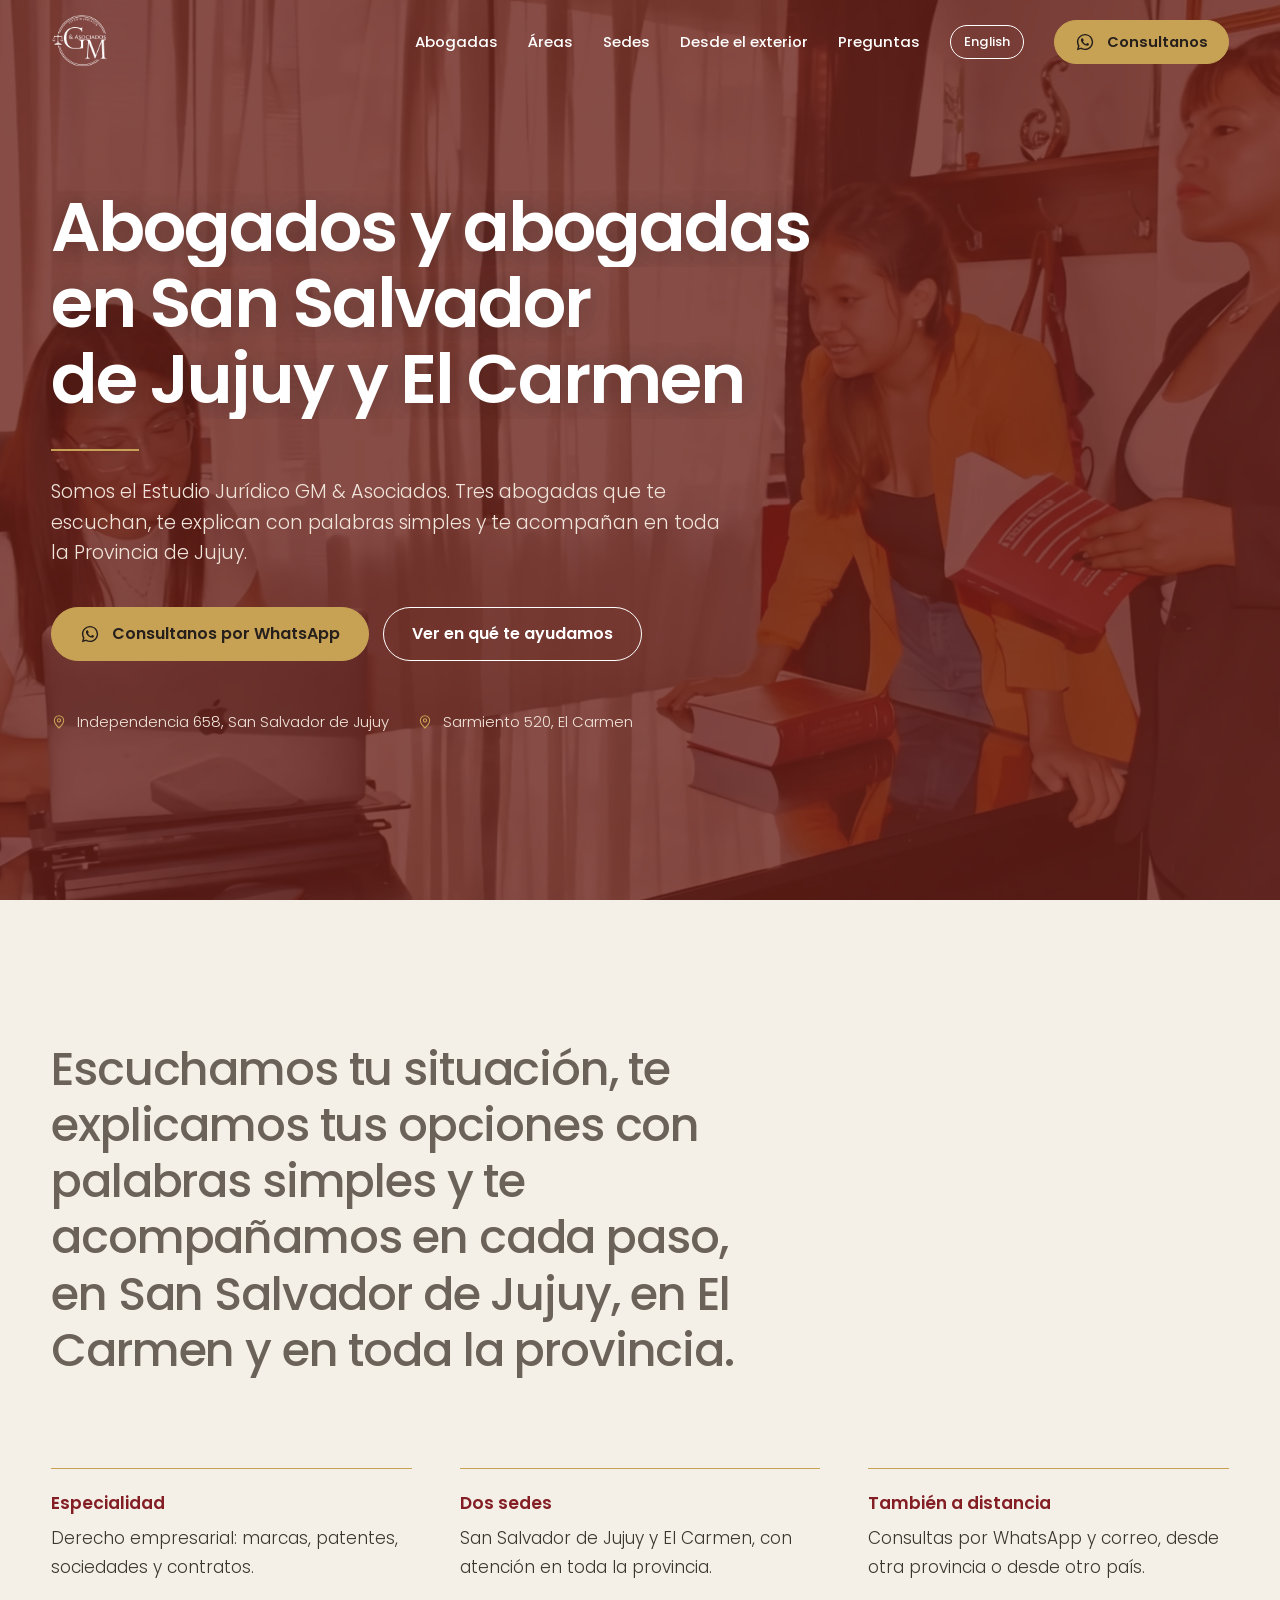
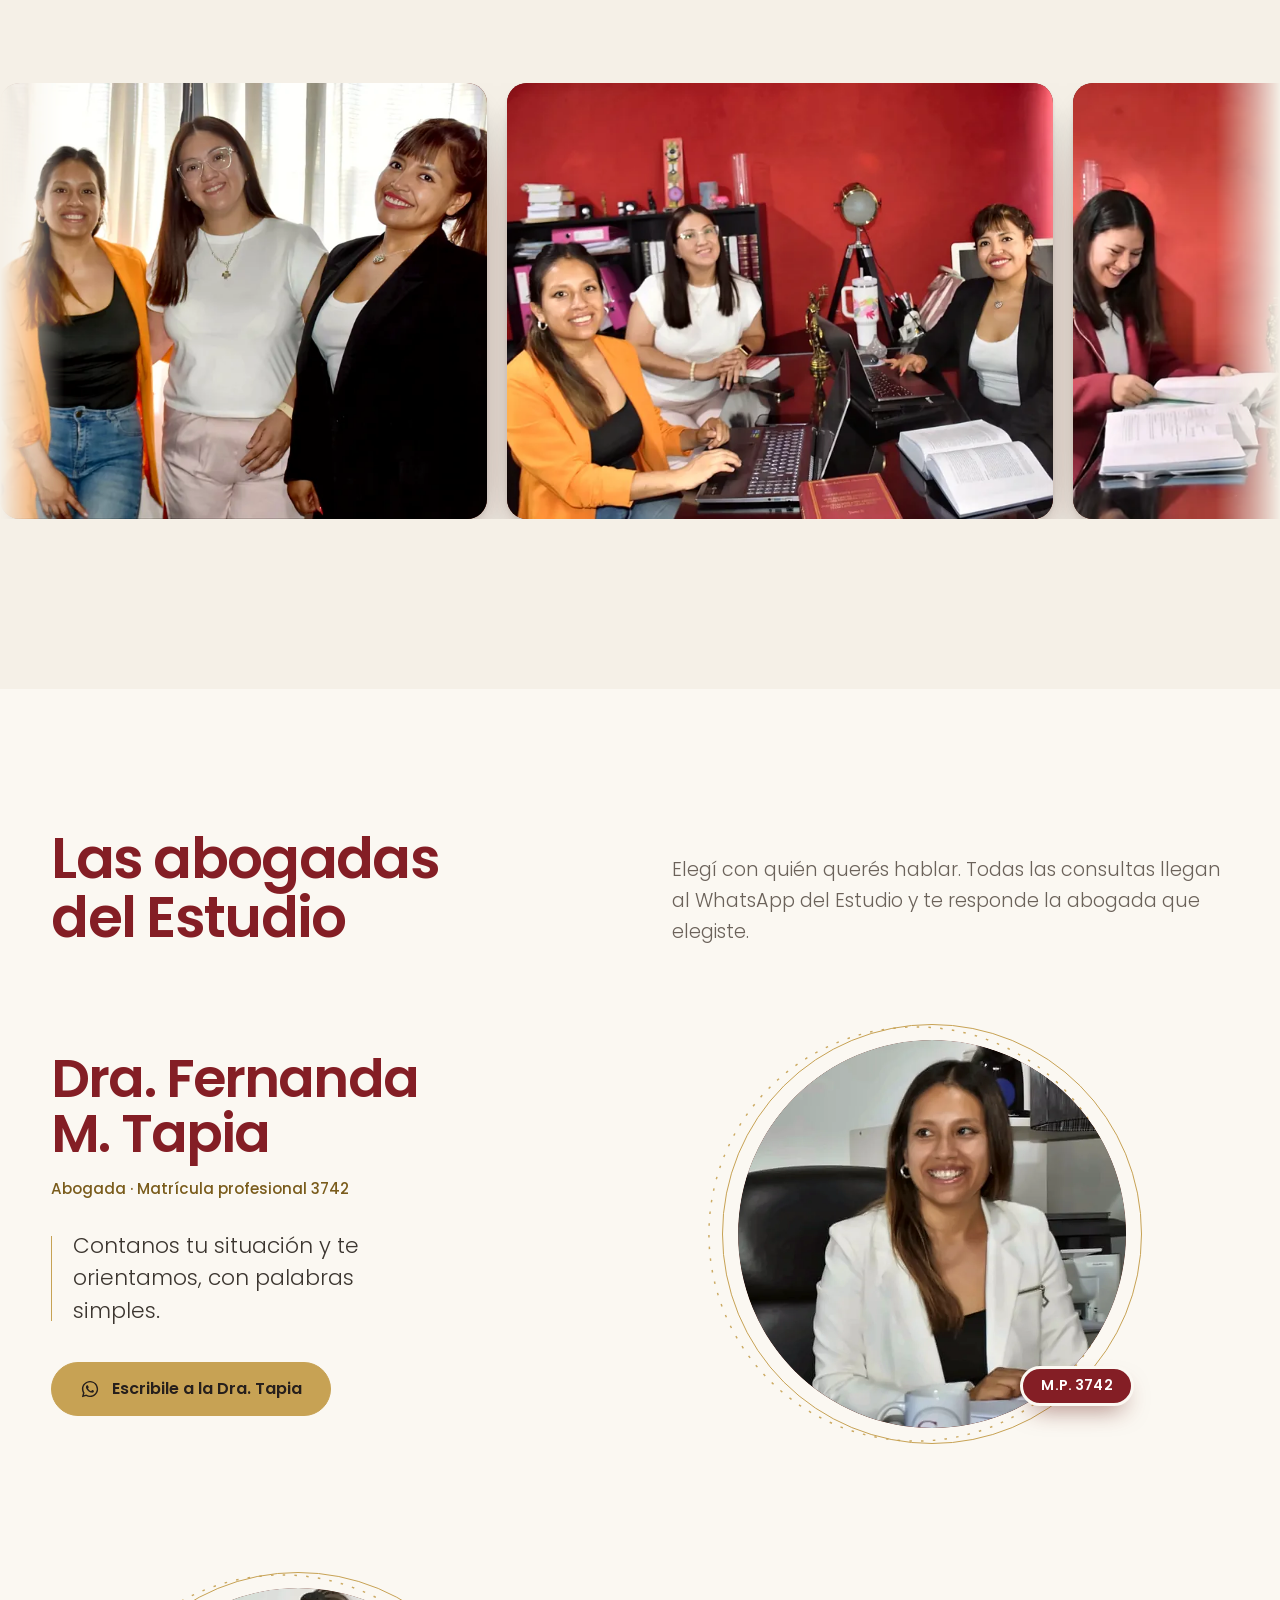
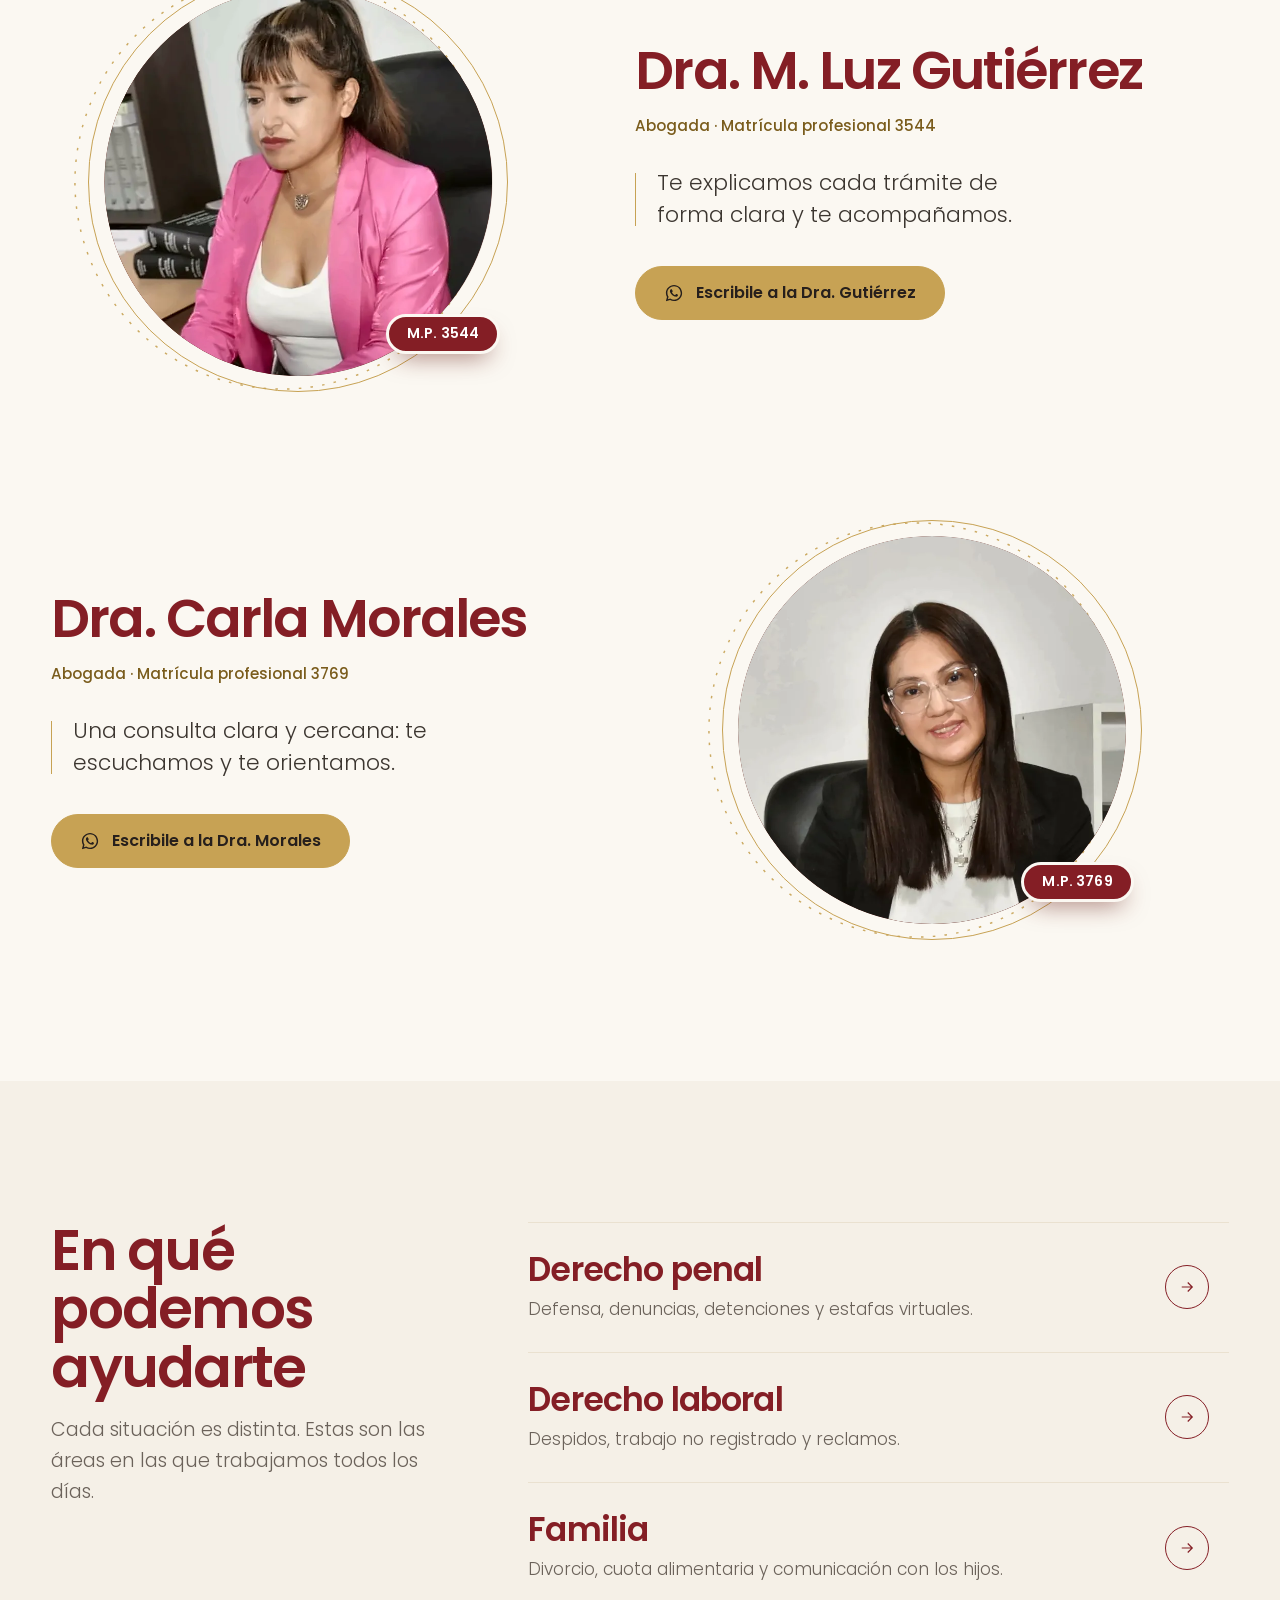
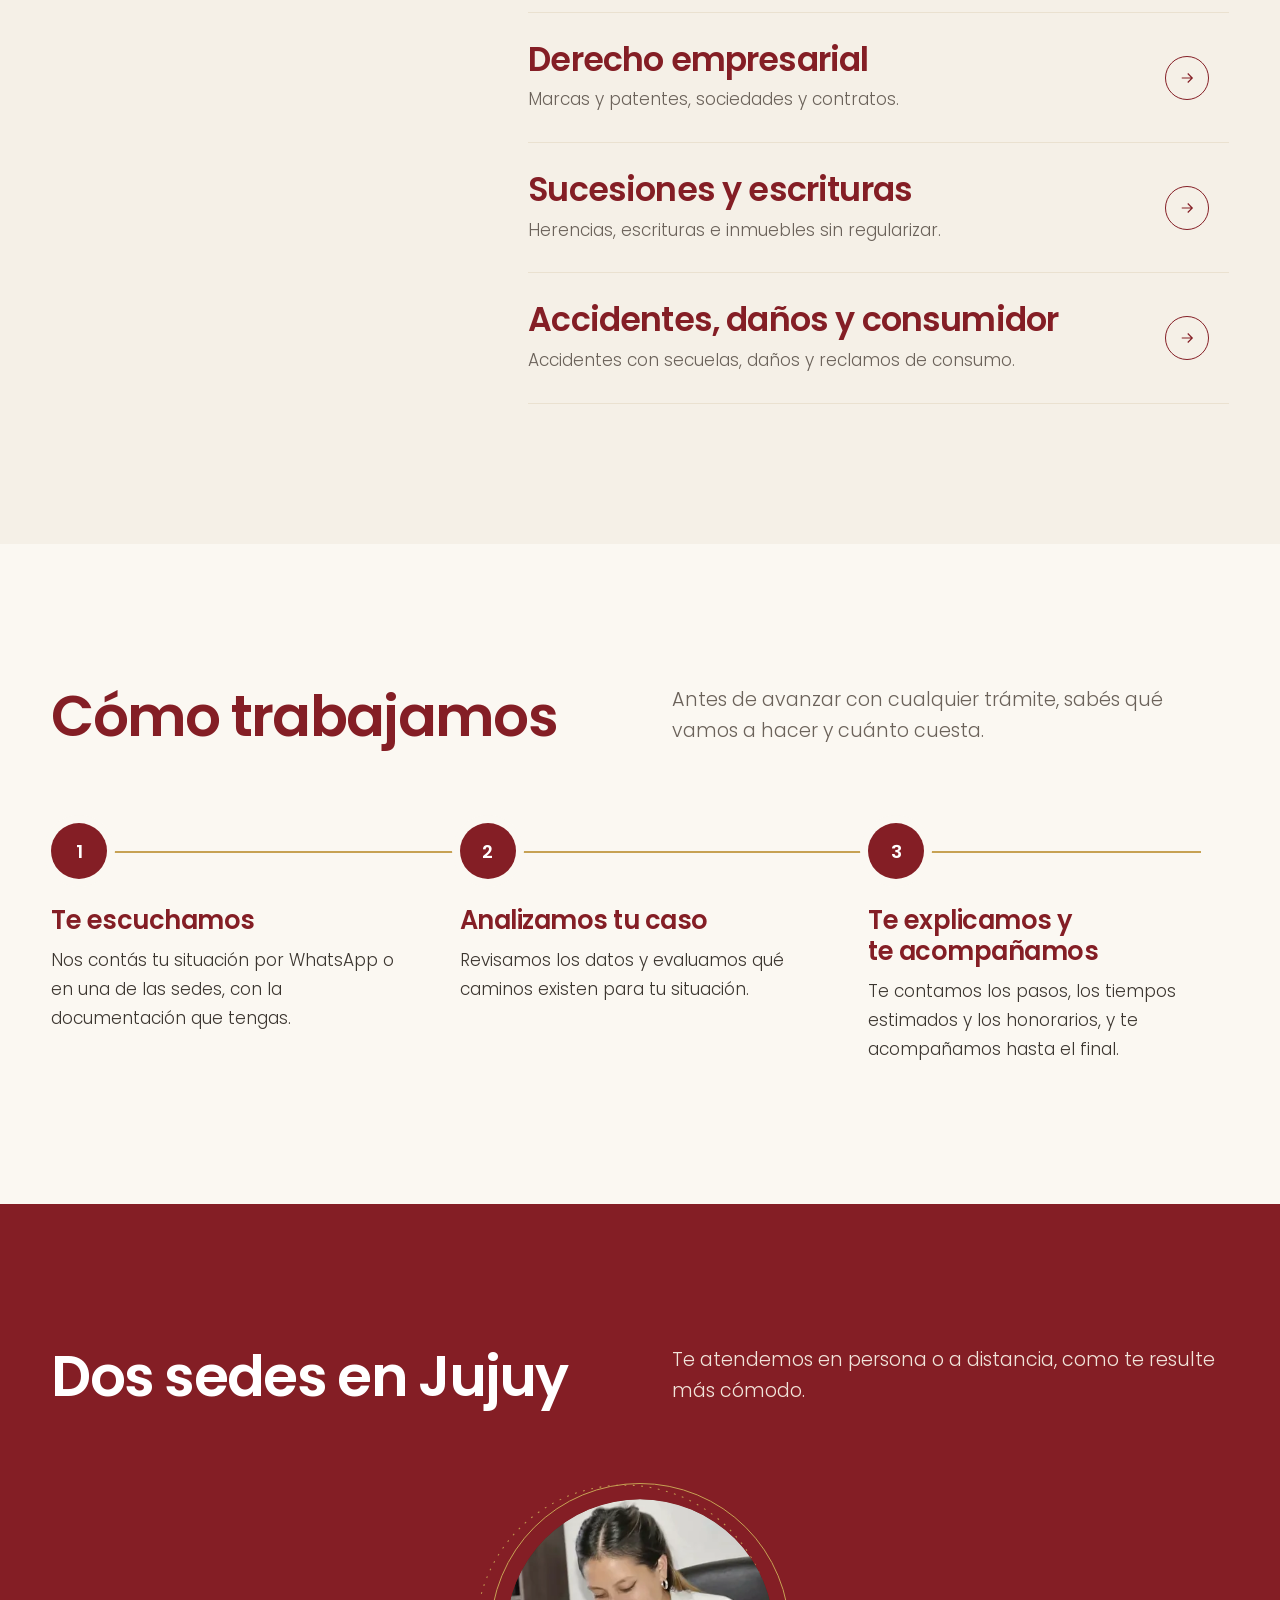
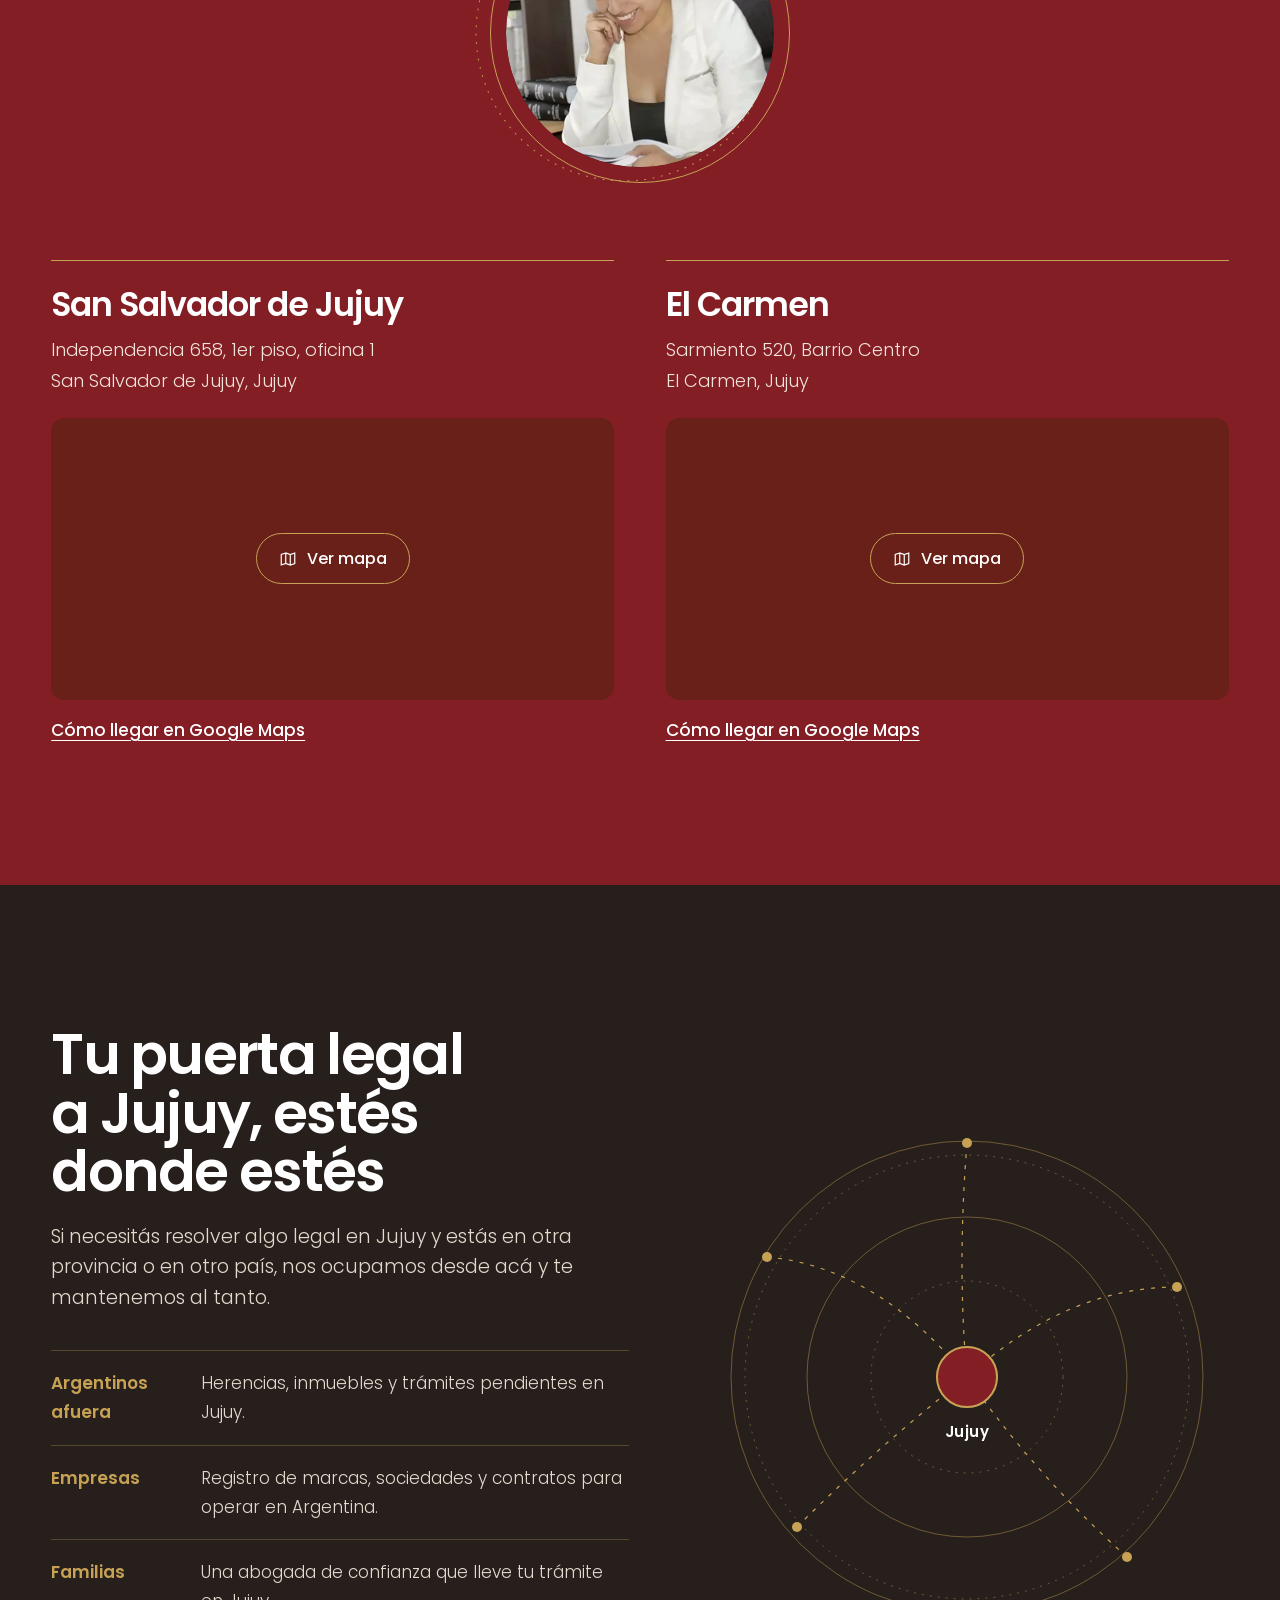
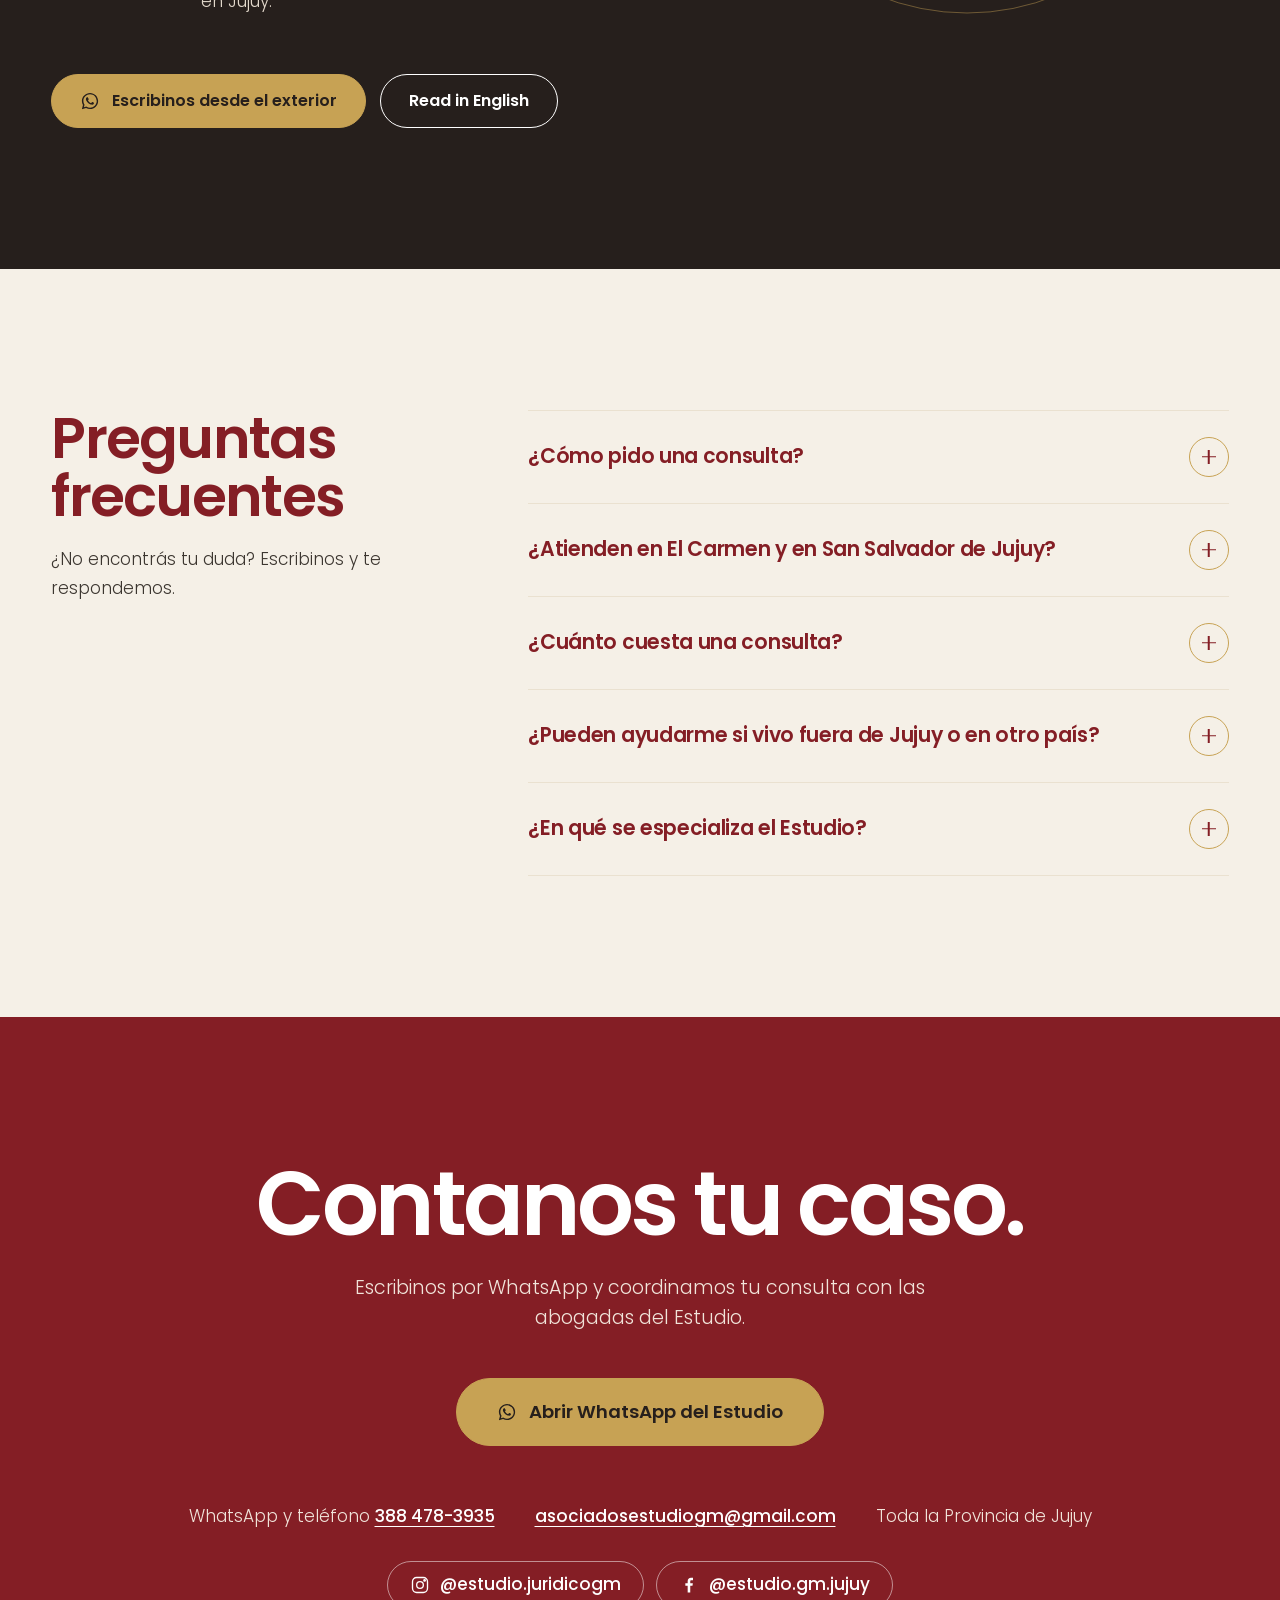
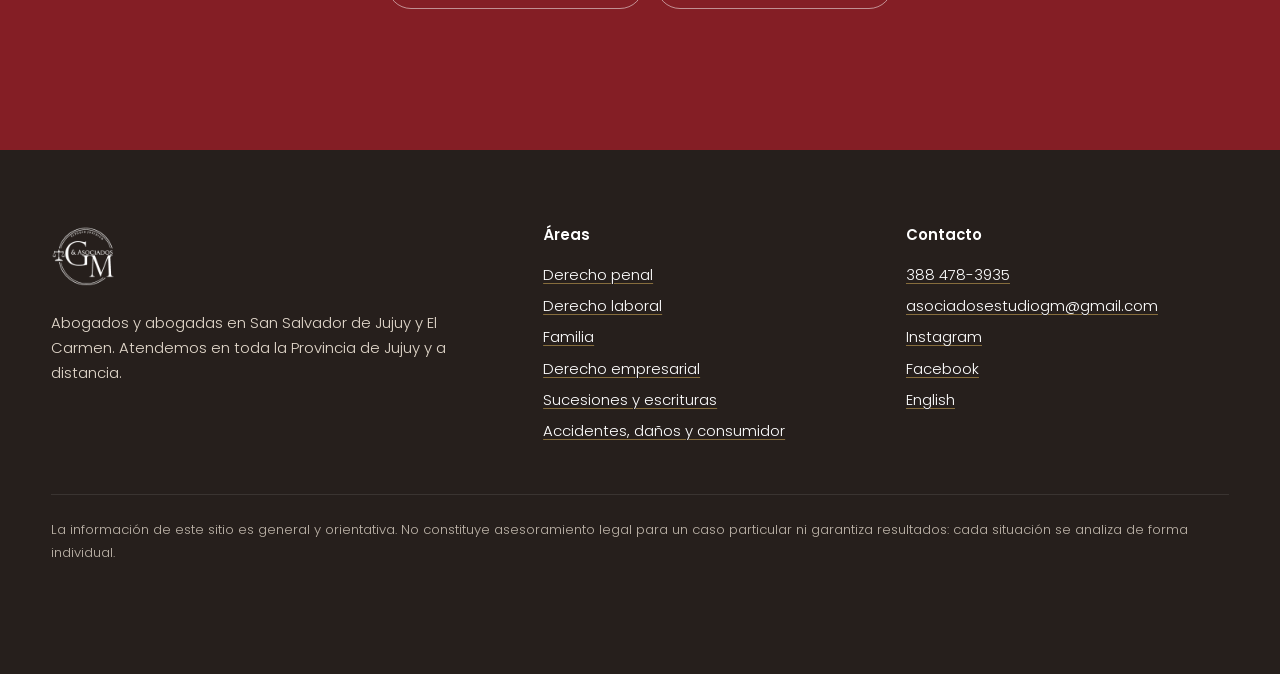
==== commit 4d4168c5: "Header solo con logo, carrusel infinito para las fotos de equipo, retratos circulares más alejados C" ====
--- a/index.html
+++ b/index.html
@@ -27,15 +27,15 @@
 <link rel="preload" href="fonts/poppins-semibold.woff2" as="font" type="font/woff2" crossorigin>
 <link rel="preload" href="fonts/poppins-light.woff2" as="font" type="font/woff2" crossorigin>
 <link rel="preload" as="image" type="image/webp" imagesrcset="img/portada-equipo-900.webp 900w, img/portada-equipo-1600.webp 1600w, img/portada-equipo-2400.webp 2400w" imagesizes="100vw" fetchpriority="high">
-<link rel="stylesheet" href="style.css?v=202611141407">
+<link rel="stylesheet" href="style.css?v=202611141422">
 <script>(function(r){r.classList.add('js');try{if(!matchMedia('(prefers-reduced-motion: reduce)').matches&&sessionStorage.getItem('gm-intro')!=='1'){r.classList.add('anim');setTimeout(function(){r.classList.add('listo')},2600);}}catch(e){}})(document.documentElement)</script>
-<script src="main.js?v=202611141407" defer></script>
+<script src="main.js?v=202611141422" defer></script>
 <script type="application/ld+json">{"@context": "https://schema.org", "@graph": [{"@type": ["LegalService", "LocalBusiness"], "@id": "https://consultorarzok.github.io/estudio-gm-asociados-web/#estudio", "name": "Estudio Jurídico GM & Asociados", "alternateName": ["GM & Asociados", "Estudio GM Jujuy"], "description": "Estudio jurídico en San Salvador de Jujuy y El Carmen, Jujuy, Argentina. Abogadas en derecho empresarial, penal, laboral, familia, sucesiones, daños y consumidor.", "url": "https://consultorarzok.github.io/estudio-gm-asociados-web/", "logo": "https://consultorarzok.github.io/estudio-gm-asociados-web/img/logo-gm.png", "image": ["https://consultorarzok.github.io/estudio-gm-asociados-web/img/og.jpg", "https://consultorarzok.github.io/estudio-gm-asociados-web/img/portada-equipo-1600.webp"], "telephone": "+543884783935", "email": "asociadosestudiogm@gmail.com", "priceRange": "$$", "address": {"@type": "PostalAddress", "streetAddress": "Independencia 658, 1er Piso, Of. 1", "addressLocality": "San Salvador de Jujuy", "addressRegion": "Jujuy", "addressCountry": "AR"}, "areaServed": [{"@type": "AdministrativeArea", "name": "Provincia de Jujuy"}, {"@type": "City", "name": "San Salvador de Jujuy"}, {"@type": "City", "name": "El Carmen"}], "knowsAbout": ["Derecho empresarial", "Registro de marcas y patentes", "Sociedades comerciales", "Derecho penal", "Derecho laboral", "Derecho de familia", "Sucesiones", "Escrituras", "Daños y perjuicios", "Derecho del consumidor"], "sameAs": ["https://www.instagram.com/estudio.juridicogm/", "https://www.facebook.com/estudio.gm.jujuy"], "contactPoint": {"@type": "ContactPoint", "telephone": "+543884783935", "contactType": "customer service", "availableLanguage": ["es"], "areaServed": "AR"}, "department": [{"@type": "LegalService", "name": "Estudio Jurídico GM & Asociados — San Salvador de Jujuy", "address": {"@type": "PostalAddress", "streetAddress": "Independencia 658, 1er Piso, Of. 1", "addressLocality": "San Salvador de Jujuy", "addressRegion": "Jujuy", "addressCountry": "AR"}, "telephone": "+543884783935"}, {"@type": "LegalService", "name": "Estudio Jurídico GM & Asociados — El Carmen", "address": {"@type": "PostalAddress", "streetAddress": "Sarmiento 520, Barrio Centro", "addressLocality": "El Carmen", "addressRegion": "Jujuy", "addressCountry": "AR"}, "telephone": "+543884783935"}], "employee": [{"@type": "Person", "name": "Dra. Fernanda M. Tapia", "jobTitle": "Abogada", "image": "https://consultorarzok.github.io/estudio-gm-asociados-web/img/dra-tapia-900.webp", "worksFor": {"@id": "https://consultorarzok.github.io/estudio-gm-asociados-web/#estudio"}}, {"@type": "Person", "name": "Dra. M. Luz Gutiérrez", "jobTitle": "Abogada", "image": "https://consultorarzok.github.io/estudio-gm-asociados-web/img/dra-gutierrez-900.webp", "worksFor": {"@id": "https://consultorarzok.github.io/estudio-gm-asociados-web/#estudio"}}, {"@type": "Person", "name": "Dra. Carla Morales", "jobTitle": "Abogada", "image": "https://consultorarzok.github.io/estudio-gm-asociados-web/img/dra-morales-900.webp", "worksFor": {"@id": "https://consultorarzok.github.io/estudio-gm-asociados-web/#estudio"}}]}, {"@type": "WebSite", "@id": "https://consultorarzok.github.io/estudio-gm-asociados-web/#web", "url": "https://consultorarzok.github.io/estudio-gm-asociados-web/", "name": "Estudio Jurídico GM & Asociados", "inLanguage": "es-AR", "publisher": {"@id": "https://consultorarzok.github.io/estudio-gm-asociados-web/#estudio"}}]}</script>
 </head>
 <body>
 <a class="skip" href="#main">Ir al contenido</a>
 <header class="top"><div class="wrap bar">
-<a class="marca" href="./"><span class="logos"><img class="l-blanco" src="img/logo-gm-blanco.png" alt="" width="50" height="50"><img class="l-color" src="img/logo-gm.png" alt="" width="50" height="47"></span><span>Estudio Jurídico<br>GM &amp; Asociados</span></a>
+<a class="marca" href="./" aria-label="Estudio Jurídico GM &amp; Asociados"><span class="logos"><img class="l-blanco" src="img/logo-gm-blanco.png" alt="" width="50" height="50"><img class="l-color" src="img/logo-gm.png" alt="" width="50" height="47"></span></a>
 <button class="abrir" type="button" aria-expanded="false" aria-controls="menu"><span></span><b class="sr">Abrir menú</b></button>
 <nav class="menu" id="menu" aria-label="Principal"><a href="#abogadas">Abogadas</a><a href="#areas">Áreas</a><a href="#sedes">Sedes</a><a href="#exterior">Desde el exterior</a><a href="#preguntas">Preguntas</a><a class="idioma" href="en/" hreflang="en" lang="en">English</a><a class="btn sm" href="https://wa.me/5493884783935?text=Hola%2C%20quisiera%20hacer%20una%20consulta%20con%20el%20Estudio%20GM%20%26%20Asociados." target="_blank" rel="noopener"><svg viewBox="0 0 32 32" fill="currentColor" aria-hidden="true"><path d="M16.04 3C8.84 3 3 8.83 3 16.02c0 2.3.6 4.54 1.74 6.51L3 29l6.64-1.7a13 13 0 0 0 6.4 1.64h.01C23.23 28.94 29 23.1 29 15.92 29 8.83 23.2 3 16.04 3Zm0 23.7h-.01a10.7 10.7 0 0 1-5.46-1.5l-.39-.23-3.94 1.01 1.05-3.84-.25-.4a10.67 10.67 0 0 1-1.64-5.72c0-5.9 4.8-10.7 10.7-10.7 2.86 0 5.54 1.1 7.56 3.14a10.6 10.6 0 0 1 3.13 7.57c0 5.9-4.8 10.67-10.75 10.67Zm5.87-8c-.32-.16-1.9-.94-2.2-1.05-.3-.1-.5-.16-.73.16-.21.32-.84 1.05-1.03 1.27-.19.21-.38.24-.7.08-.32-.16-1.36-.5-2.59-1.6a9.7 9.7 0 0 1-1.8-2.24c-.19-.32 0-.5.14-.66.14-.14.32-.38.48-.57.16-.19.21-.32.32-.54.1-.21.05-.4-.03-.56-.08-.16-.73-1.76-1-2.4-.26-.63-.53-.54-.73-.55h-.62c-.21 0-.56.08-.85.4-.29.32-1.11 1.08-1.11 2.64 0 1.55 1.14 3.06 1.3 3.27.16.21 2.23 3.4 5.4 4.77.75.33 1.34.52 1.8.67.76.24 1.45.2 2 .12.6-.09 1.9-.78 2.16-1.53.27-.75.27-1.39.19-1.53-.08-.13-.3-.21-.62-.37Z"/></svg>Consultanos</a></nav>
 </div></header>
@@ -54,14 +54,14 @@
 <section class="manifiesto"><div class="wrap">
 <div class="fila">
 <p class="frase">Escuchamos tu situación, te explicamos tus opciones con palabras simples y te acompañamos en cada paso, en San Salvador de Jujuy, en El Carmen y en toda la provincia.</p>
-<figure class="cuadro revela " style="--ar:1/1.08"><div class="foto para"><img src="img/equipo-1200.webp" srcset="img/equipo-700.webp 700w, img/equipo-1200.webp 1200w" sizes="(max-width:900px) 85vw, 440px" alt="Las tres abogadas del Estudio GM &amp; Asociados, juntas y sonriendo" width="700" height="756" loading="lazy" decoding="async" style="object-position:50% 30%"></div></figure>
 </div>
 <dl class="datos">
 <div><dt>Especialidad</dt><dd>Derecho empresarial: marcas, patentes, sociedades y contratos.</dd></div>
 <div><dt>Dos sedes</dt><dd>San Salvador de Jujuy y El Carmen, con atención en toda la provincia.</dd></div>
 <div><dt>También a distancia</dt><dd>Consultas por WhatsApp y correo, desde otra provincia o desde otro país.</dd></div>
 </dl>
-</div></section>
+</div>
+<div class="carrusel-caja"><div class="carrusel" role="group" aria-label="Fotos del equipo"><div class="pista"><figure class="slide"><img src="img/equipo-1200.webp" srcset="img/equipo-700.webp 700w, img/equipo-1200.webp 1200w" sizes="(max-width:700px) 80vw, 520px" alt="Las tres abogadas del Estudio GM &amp; Asociados, juntas y sonriendo" width="1200" height="1074" decoding="async"></figure><figure class="slide"><img src="img/oficina-roja-1200.webp" srcset="img/oficina-roja-700.webp 700w, img/oficina-roja-1200.webp 1200w" sizes="(max-width:700px) 80vw, 520px" alt="Las abogadas del Estudio trabajando en la oficina de paredes bordó" width="1200" height="956" decoding="async"></figure><figure class="slide"><img src="img/reunion-1200.webp" srcset="img/reunion-700.webp 700w, img/reunion-1200.webp 1200w" sizes="(max-width:700px) 80vw, 520px" alt="Reunión de trabajo de las abogadas en la oficina del Estudio" width="1200" height="817" decoding="async"></figure><figure class="slide" aria-hidden="true"><img src="img/equipo-1200.webp" srcset="img/equipo-700.webp 700w, img/equipo-1200.webp 1200w" sizes="(max-width:700px) 80vw, 520px" alt="" width="1200" height="1074" decoding="async"></figure><figure class="slide" aria-hidden="true"><img src="img/oficina-roja-1200.webp" srcset="img/oficina-roja-700.webp 700w, img/oficina-roja-1200.webp 1200w" sizes="(max-width:700px) 80vw, 520px" alt="" width="1200" height="956" decoding="async"></figure><figure class="slide" aria-hidden="true"><img src="img/reunion-1200.webp" srcset="img/reunion-700.webp 700w, img/reunion-1200.webp 1200w" sizes="(max-width:700px) 80vw, 520px" alt="" width="1200" height="817" decoding="async"></figure></div></div></div></section>
 
 <section class="papel" id="abogadas"><div class="wrap">
 <div class="cab"><h2>Las abogadas del Estudio</h2><p class="bajada">Elegí con quién querés hablar. Todas las consultas llegan al WhatsApp del Estudio y te responde la abogada que elegiste.</p></div>
@@ -84,8 +84,7 @@
 </div></section>
 
 <section id="areas"><div class="wrap areas-grid">
-<div class="pegada"><h2>En qué podemos ayudarte</h2><p class="bajada" style="margin:18px 0 36px;color:var(--suave)">Cada situación es distinta. Estas son las áreas en las que trabajamos todos los días.</p>
-<figure class="cuadro revela " style="--ar:4/5"><div class="foto para"><img src="img/oficina-roja-1200.webp" srcset="img/oficina-roja-700.webp 700w, img/oficina-roja-1200.webp 1200w" sizes="(max-width:900px) 85vw, 400px" alt="Las abogadas del Estudio trabajando en la oficina de paredes bordó" width="700" height="875" loading="lazy" decoding="async" style="object-position:40% 50%"></div></figure></div>
+<div class="pegada"><h2>En qué podemos ayudarte</h2><p class="bajada" style="margin:18px 0 36px;color:var(--suave)">Cada situación es distinta. Estas son las áreas en las que trabajamos todos los días.</p></div>
 <ul class="lista-areas"><li><a href="abogados-penalistas-jujuy/"><strong>Derecho penal</strong><span>Defensa, denuncias, detenciones y estafas virtuales.</span><i class="flecha"><svg viewBox="0 0 24 24" fill="none" stroke="currentColor" stroke-width="1.6" aria-hidden="true"><path d="M5 12h14M13 6l6 6-6 6"/></svg></i></a></li><li><a href="abogados-laboralistas-jujuy/"><strong>Derecho laboral</strong><span>Despidos, trabajo no registrado y reclamos.</span><i class="flecha"><svg viewBox="0 0 24 24" fill="none" stroke="currentColor" stroke-width="1.6" aria-hidden="true"><path d="M5 12h14M13 6l6 6-6 6"/></svg></i></a></li><li><a href="abogados-de-familia-jujuy/"><strong>Familia</strong><span>Divorcio, cuota alimentaria y comunicación con los hijos.</span><i class="flecha"><svg viewBox="0 0 24 24" fill="none" stroke="currentColor" stroke-width="1.6" aria-hidden="true"><path d="M5 12h14M13 6l6 6-6 6"/></svg></i></a></li><li><a href="abogados-derecho-empresarial-jujuy/"><strong>Derecho empresarial</strong><span>Marcas y patentes, sociedades y contratos.</span><i class="flecha"><svg viewBox="0 0 24 24" fill="none" stroke="currentColor" stroke-width="1.6" aria-hidden="true"><path d="M5 12h14M13 6l6 6-6 6"/></svg></i></a></li><li><a href="abogados-sucesiones-escrituras-jujuy/"><strong>Sucesiones y escrituras</strong><span>Herencias, escrituras e inmuebles sin regularizar.</span><i class="flecha"><svg viewBox="0 0 24 24" fill="none" stroke="currentColor" stroke-width="1.6" aria-hidden="true"><path d="M5 12h14M13 6l6 6-6 6"/></svg></i></a></li><li><a href="abogados-accidentes-danos-consumidor-jujuy/"><strong>Accidentes, daños y consumidor</strong><span>Accidentes con secuelas, daños y reclamos de consumo.</span><i class="flecha"><svg viewBox="0 0 24 24" fill="none" stroke="currentColor" stroke-width="1.6" aria-hidden="true"><path d="M5 12h14M13 6l6 6-6 6"/></svg></i></a></li></ul>
 </div></section>
 
@@ -101,8 +100,7 @@
 <section class="sedes" id="sedes"><div class="wrap">
 <div class="cab"><h2>Dos sedes en Jujuy</h2><p class="bajada">Te atendemos en persona o a distancia, como te resulte más cómodo.</p></div>
 <div class="mosaico">
-<figure class="cuadro revela " style="--ar:16/9"><div class="foto para"><img src="img/reunion-1200.webp" srcset="img/reunion-700.webp 700w, img/reunion-1200.webp 1200w" sizes="(max-width:700px) 92vw, 1000px" alt="Reunión de trabajo de las abogadas en la oficina del Estudio" width="1200" height="675" loading="lazy" decoding="async"></div></figure>
-<figure class="retrato revela flota"><span class="aro"></span><svg class="aro2" viewBox="0 0 100 100" aria-hidden="true"><circle cx="50" cy="50" r="49.3"/></svg><div class="foto"><img src="img/circ-tapia-lectura-760.webp" srcset="img/circ-tapia-lectura-400.webp 400w, img/circ-tapia-lectura-760.webp 760w" sizes="300px" alt="Dra. Fernanda M. Tapia leyendo un expediente en su escritorio" width="760" height="760" loading="lazy" decoding="async"></div></figure>
+<figure class="retrato revela "><span class="aro"></span><svg class="aro2" viewBox="0 0 100 100" aria-hidden="true"><circle cx="50" cy="50" r="49.3"/></svg><div class="foto"><img src="img/circ-tapia-lectura-760.webp" srcset="img/circ-tapia-lectura-400.webp 400w, img/circ-tapia-lectura-760.webp 760w" sizes="300px" alt="Dra. Fernanda M. Tapia leyendo un expediente en su escritorio" width="760" height="760" loading="lazy" decoding="async"></div></figure>
 </div>
 <div class="dos-sedes">
 <div class="sede"><h3>San Salvador de Jujuy</h3><address>Independencia 658, 1er piso, oficina 1<br>San Salvador de Jujuy, Jujuy</address><div class="mapa"><button class="cargar" type="button" data-src="https://www.google.com/maps?q=Independencia%20658%2C%20San%20Salvador%20de%20Jujuy%2C%20Jujuy%2C%20Argentina&amp;output=embed" data-title="Mapa de la sede San Salvador de Jujuy"><span><svg viewBox="0 0 24 24" fill="none" stroke="currentColor" stroke-width="1.6" width="18" height="18" aria-hidden="true"><path d="M9 4 3 6v14l6-2 6 2 6-2V4l-6 2-6-2Zm0 0v14m6-12v14"/></svg>Ver mapa</span></button><noscript><iframe src="https://www.google.com/maps?q=Independencia%20658%2C%20San%20Salvador%20de%20Jujuy%2C%20Jujuy%2C%20Argentina&amp;output=embed" title="Mapa de la sede San Salvador de Jujuy" loading="lazy"></iframe></noscript></div><a class="ir" href="https://www.google.com/maps/search/?api=1&amp;query=Independencia+658+San+Salvador+de+Jujuy" target="_blank" rel="noopener">Cómo llegar en Google Maps</a></div>
--- a/style.css
+++ b/style.css
@@ -55,7 +55,7 @@
 .top.solid{background:rgba(245,240,231,.94);backdrop-filter:saturate(1.2) blur(10px);-webkit-backdrop-filter:saturate(1.2) blur(10px);color:var(--carbon);box-shadow:0 1px 0 var(--crema-2)}
 .top.oculto{transform:translateY(-100%)}
 .marca{display:flex;align-items:center;gap:12px;text-decoration:none;font-weight:600;font-size:.95rem;line-height:1.15;letter-spacing:-.01em}
-.marca .logos{position:relative;width:58px;height:58px;flex:none}
+.marca .logos{position:relative;width:64px;height:64px;flex:none}
 .marca img{position:absolute;inset:0;width:100%;height:100%;object-fit:contain;transition:opacity .4s}
 .marca .l-color{opacity:0}
 .top.solid .l-color{opacity:1}.top.solid .l-blanco{opacity:0}
@@ -123,6 +123,17 @@
 .js .cuadro.revela.visto .foto{clip-path:inset(0 0 0 0 round 22px);transition:clip-path 1.3s var(--ease),transform .8s var(--ease),box-shadow .8s var(--ease)}
 .js .cuadro.revela.visto::before{opacity:1;transform:translate(18px,18px);transition:opacity .6s .5s,transform 1.2s .5s var(--ease)}
 
+/* CARRUSEL infinito de fotos de equipo: altura fija, ancho natural, nada se recorta */
+.carrusel-caja{margin-top:clamp(56px,7vw,96px);overflow:hidden;padding:12px 0 30px}
+.carrusel{overflow:hidden;-webkit-mask-image:linear-gradient(90deg,transparent,#000 5%,#000 95%,transparent);mask-image:linear-gradient(90deg,transparent,#000 5%,#000 95%,transparent)}
+.carrusel .pista{display:flex;gap:20px;width:max-content;animation:carrusel 50s linear infinite}
+.carrusel:hover .pista,.carrusel:focus-within .pista{animation-play-state:paused}
+.carrusel .slide{margin:0;flex:none;height:clamp(290px,34vw,440px);border-radius:20px;overflow:hidden;background:var(--bordo-p);
+  box-shadow:0 2px 4px rgba(38,31,28,.08),0 18px 36px -14px rgba(38,31,28,.35),0 40px 70px -36px rgba(104,32,24,.5)}
+.carrusel .slide img{height:100%;width:auto;display:block;max-width:none}
+@keyframes carrusel{to{transform:translateX(calc(-50% - 10px))}}
+@media (prefers-reduced-motion:reduce){.carrusel .pista{animation:none}.carrusel{overflow-x:auto;-webkit-mask-image:none;mask-image:none}}
+
 /* UNA ABOGADA: círculo con doble aro dorado (eco del sello del logo) */
 .retrato{position:relative;width:min(100%,420px);aspect-ratio:1;margin:0;justify-self:center}
 .retrato .aro{position:absolute;inset:0;border-radius:50%;border:1.5px solid var(--dorado)}
@@ -237,8 +248,8 @@
 .sedes{background:var(--bordo);color:#fff}
 .sedes h2{color:#fff}
 .sedes .bajada{color:var(--sobre-bordo)}
-.mosaico{position:relative;margin-bottom:clamp(110px,12vw,170px);padding-right:clamp(0px,8vw,120px)}
-.mosaico .retrato.flota{position:absolute;right:0;bottom:clamp(-110px,-8vw,-60px);width:clamp(170px,24vw,310px)}
+.mosaico{display:grid;justify-items:center;margin-bottom:clamp(48px,6vw,80px)}
+.mosaico .retrato{width:clamp(200px,28vw,300px)}
 .mosaico .retrato .foto{box-shadow:0 0 0 6px var(--bordo),0 30px 60px -20px rgba(0,0,0,.55)}
 .sedes .cuadro .foto{box-shadow:0 30px 70px -30px rgba(0,0,0,.6)}
 .dos-sedes{display:grid;grid-template-columns:1fr 1fr;gap:clamp(28px,4vw,56px)}
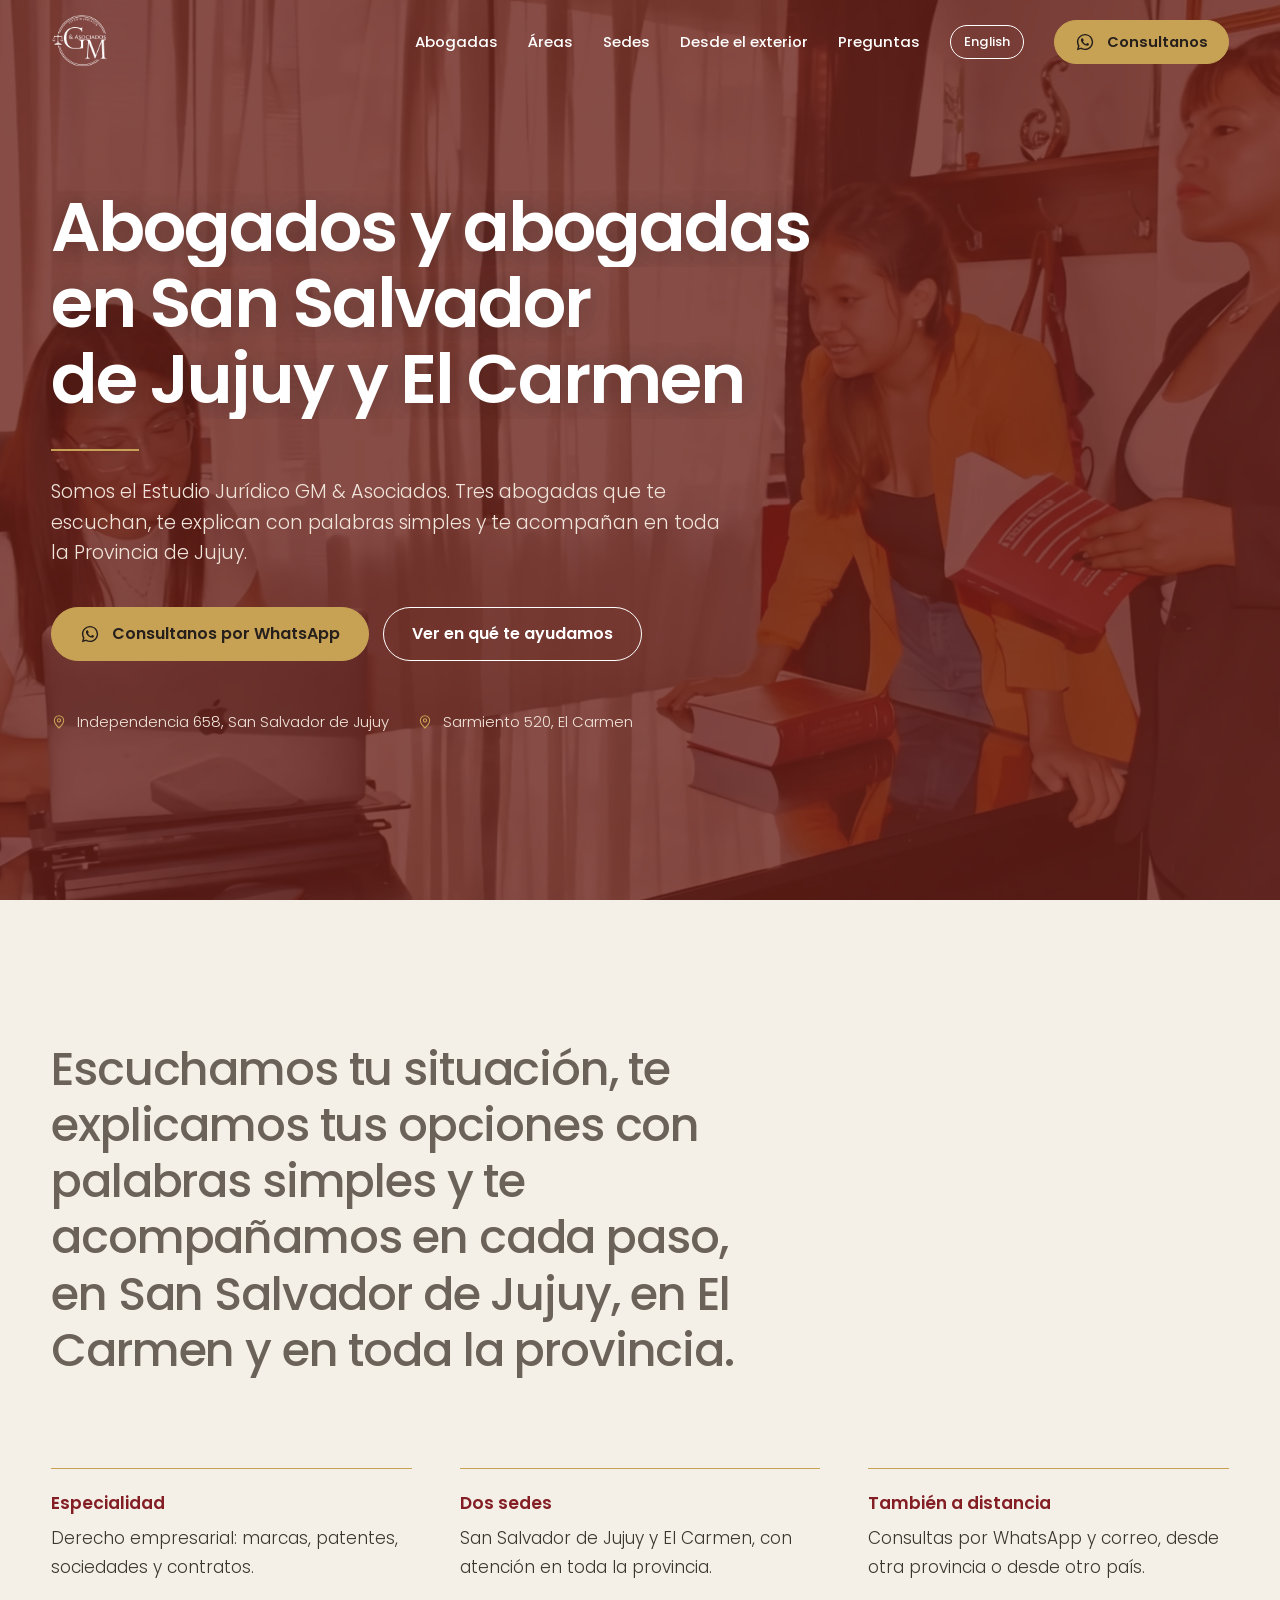
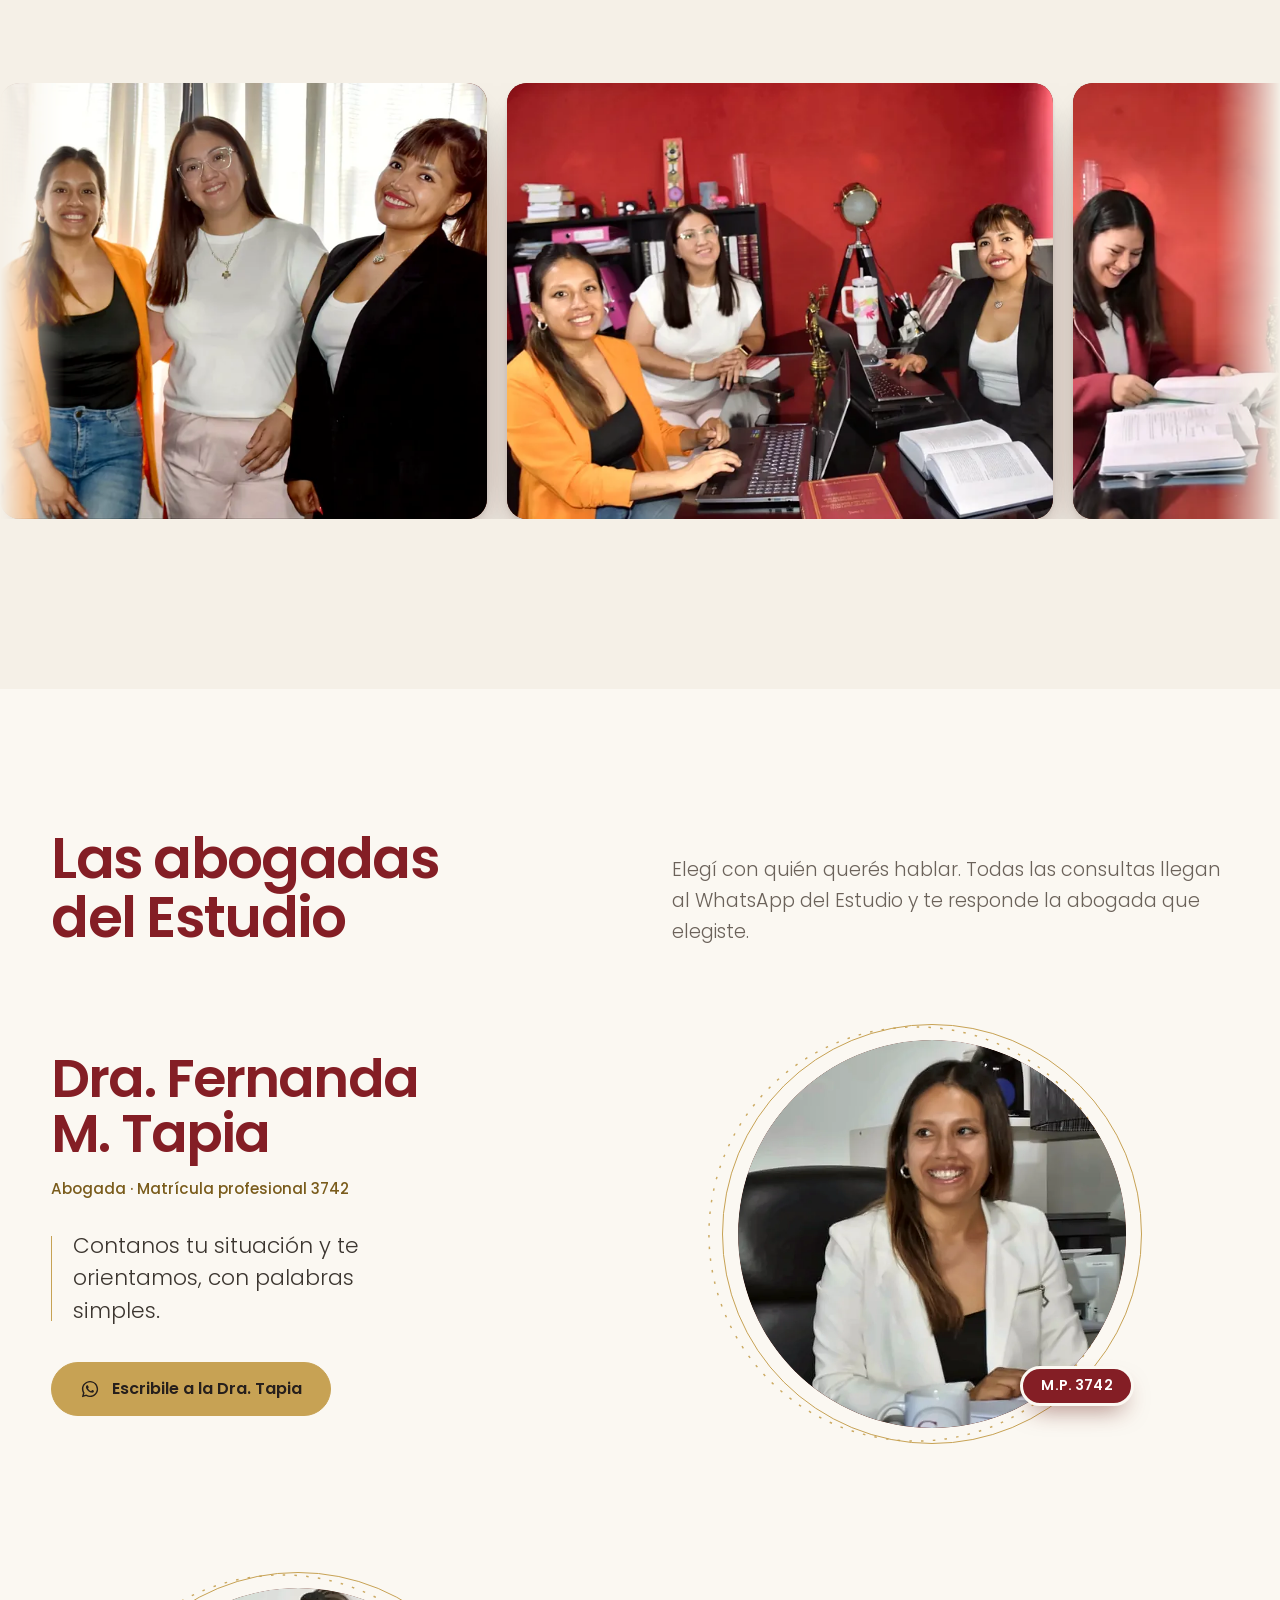
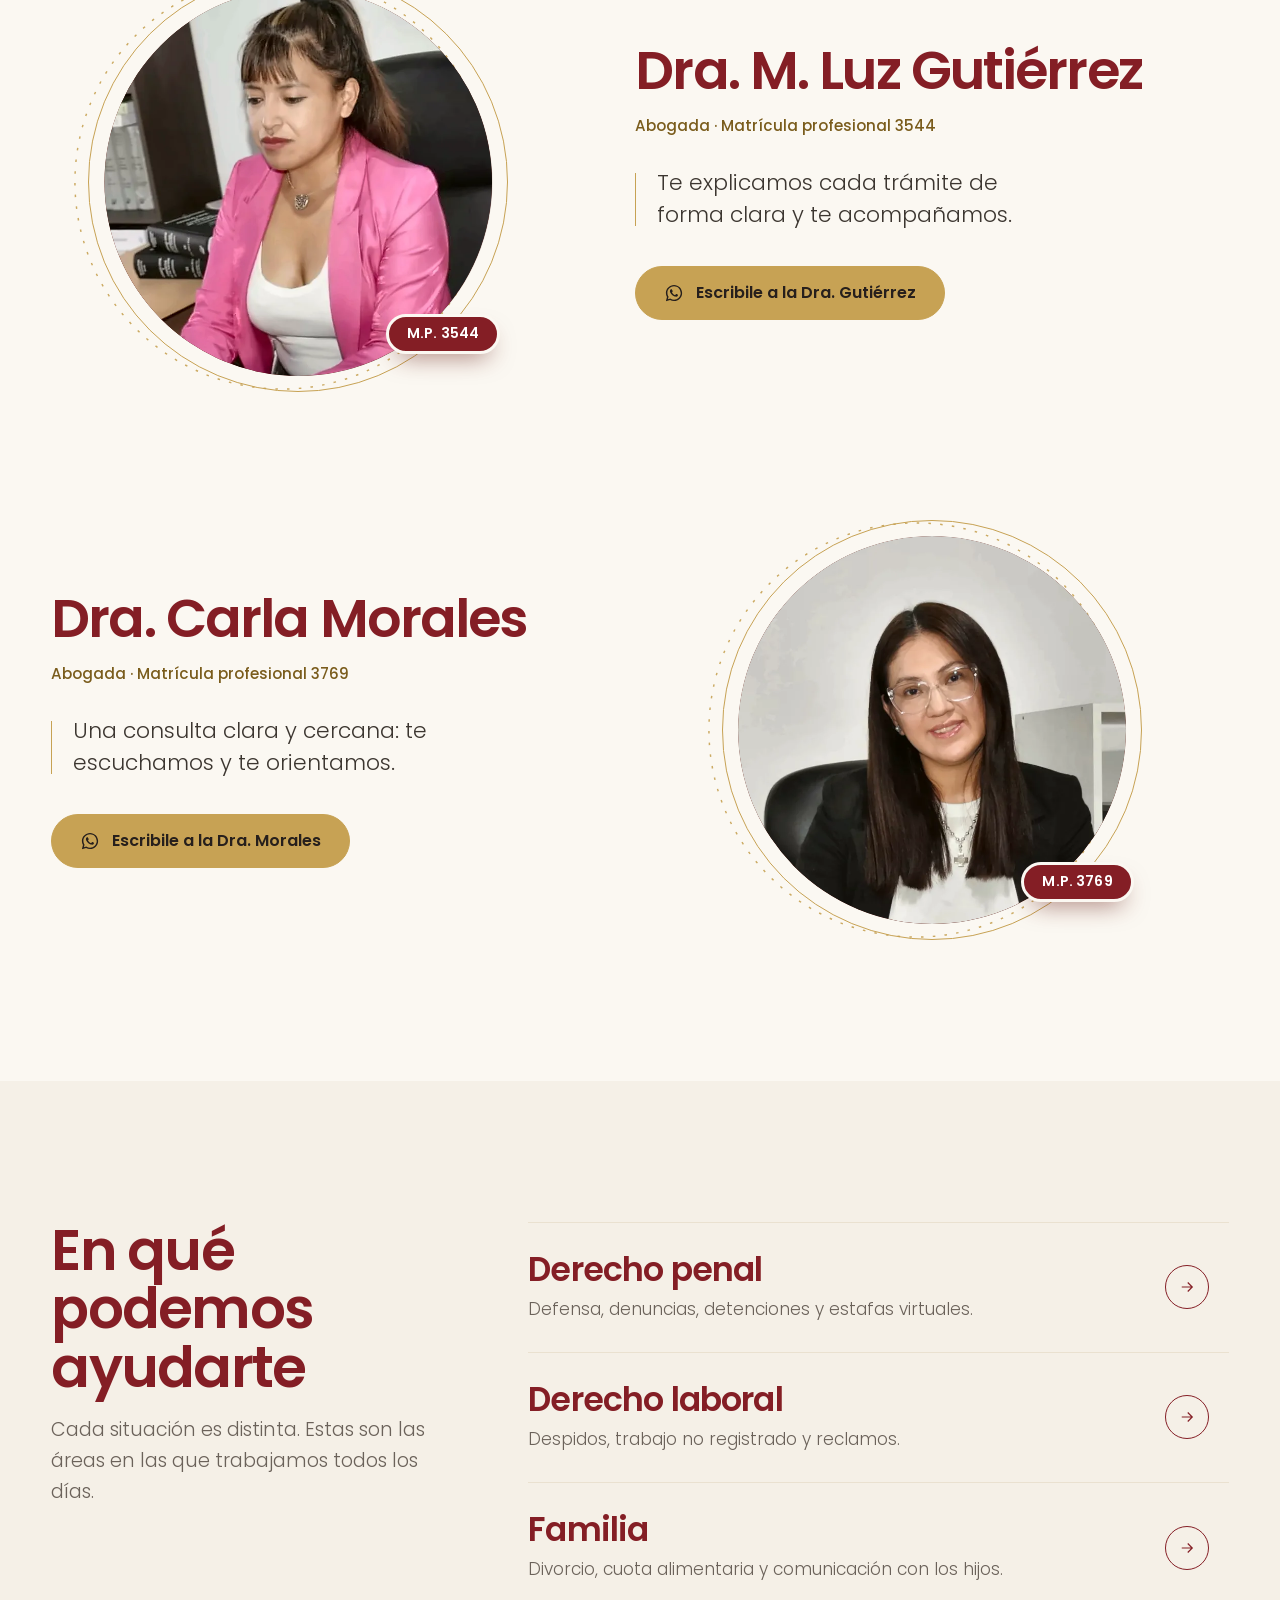
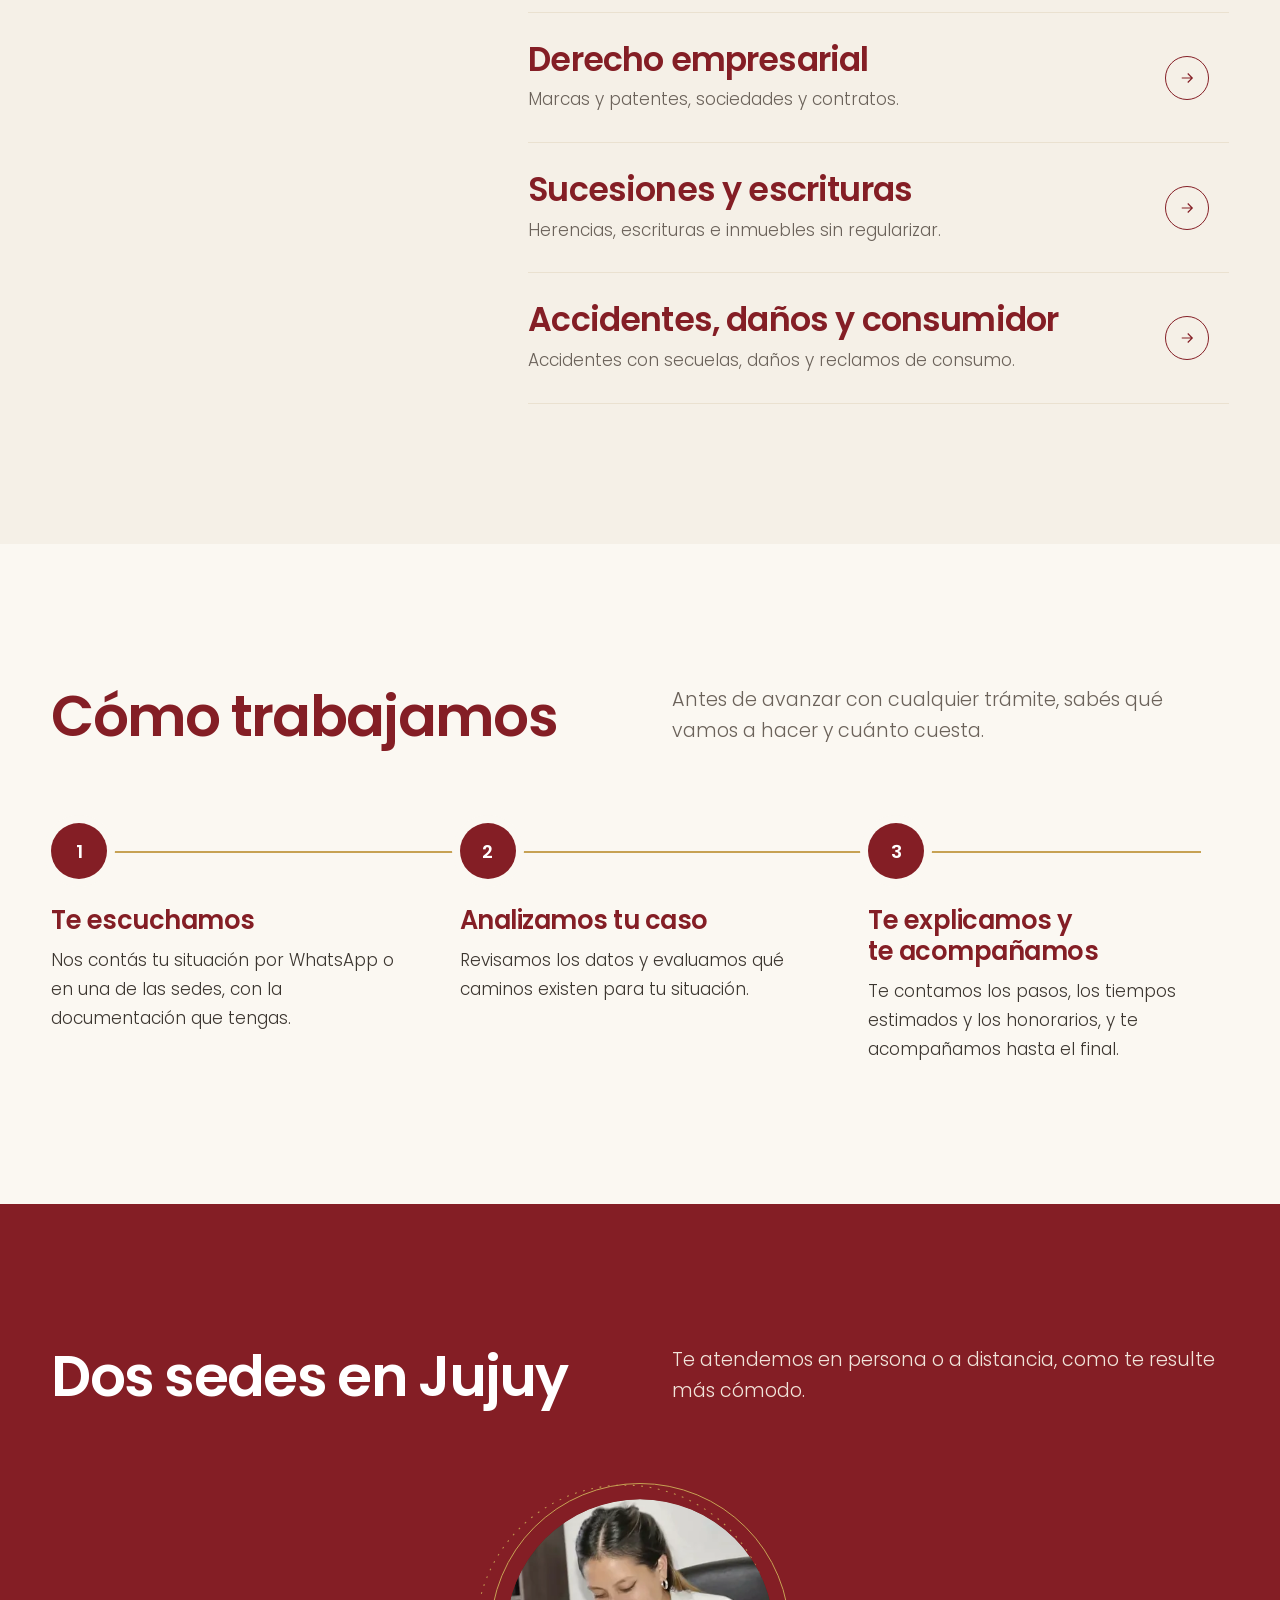
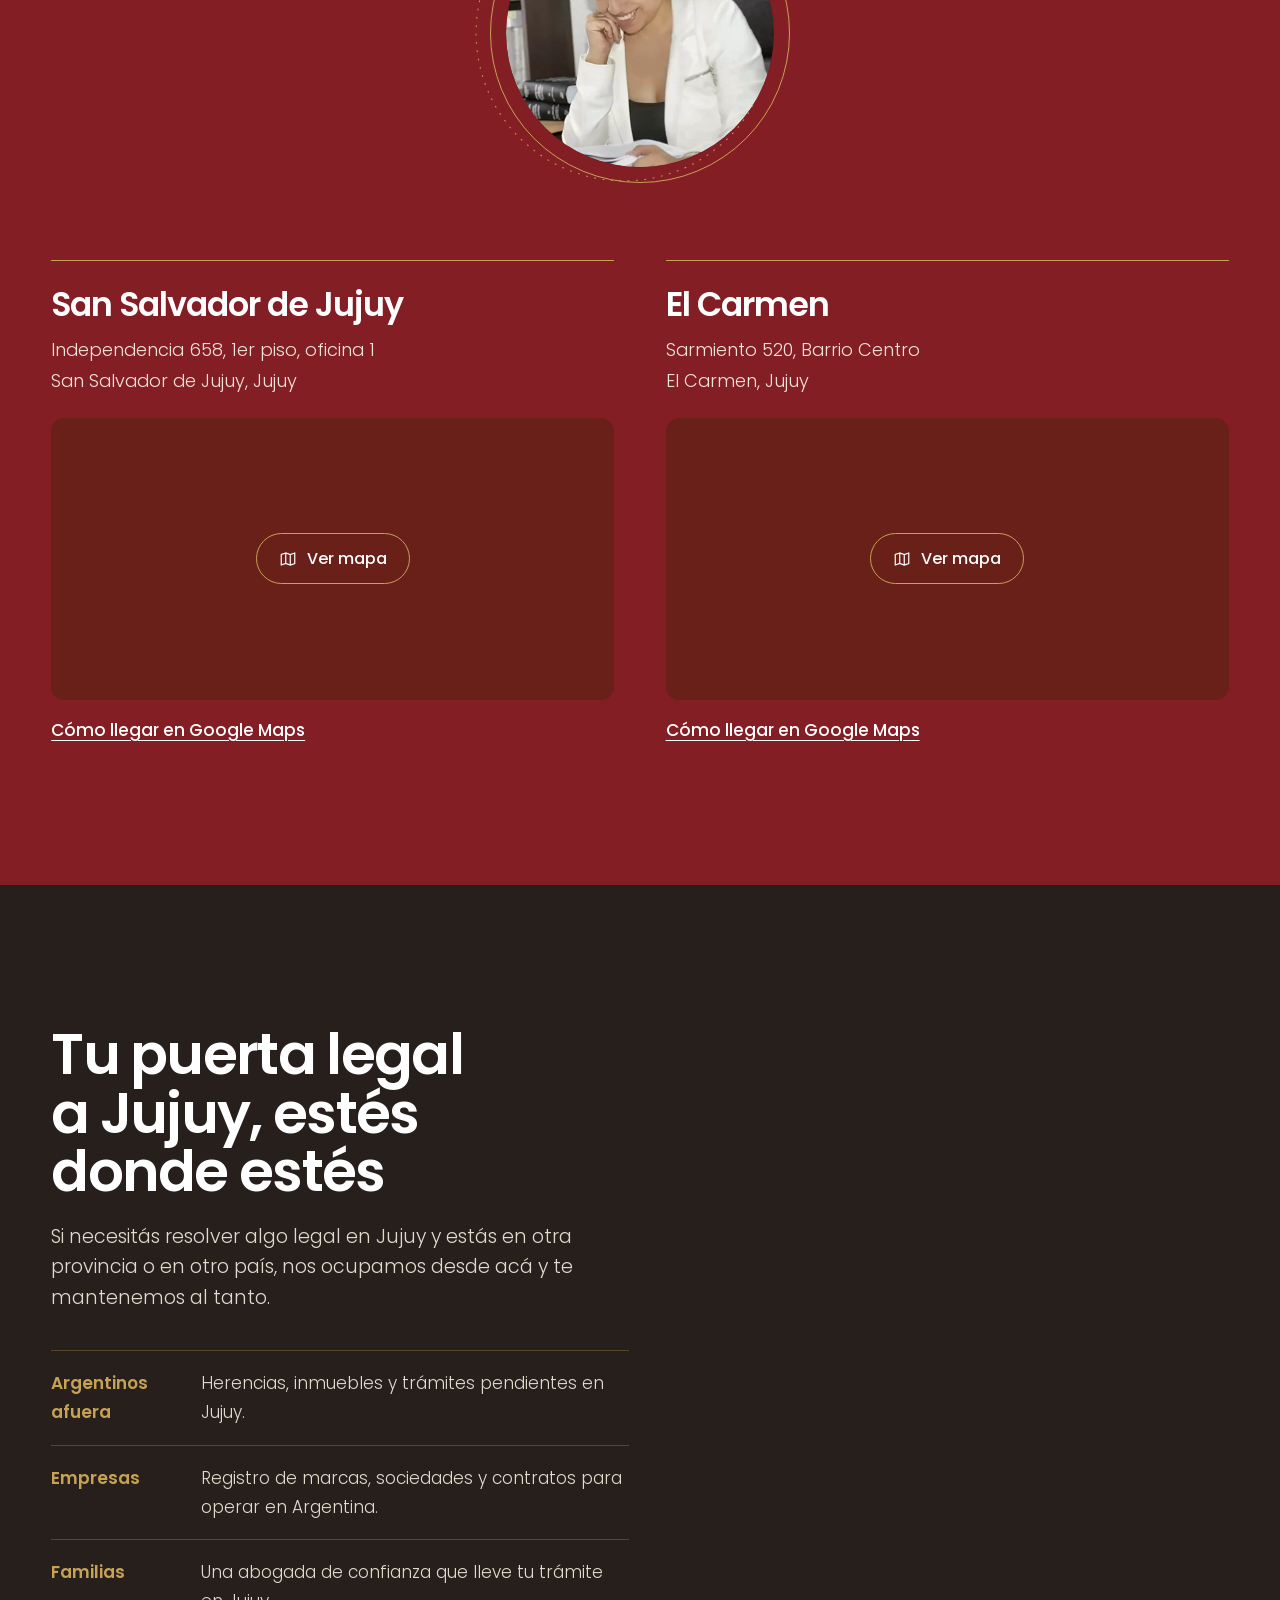
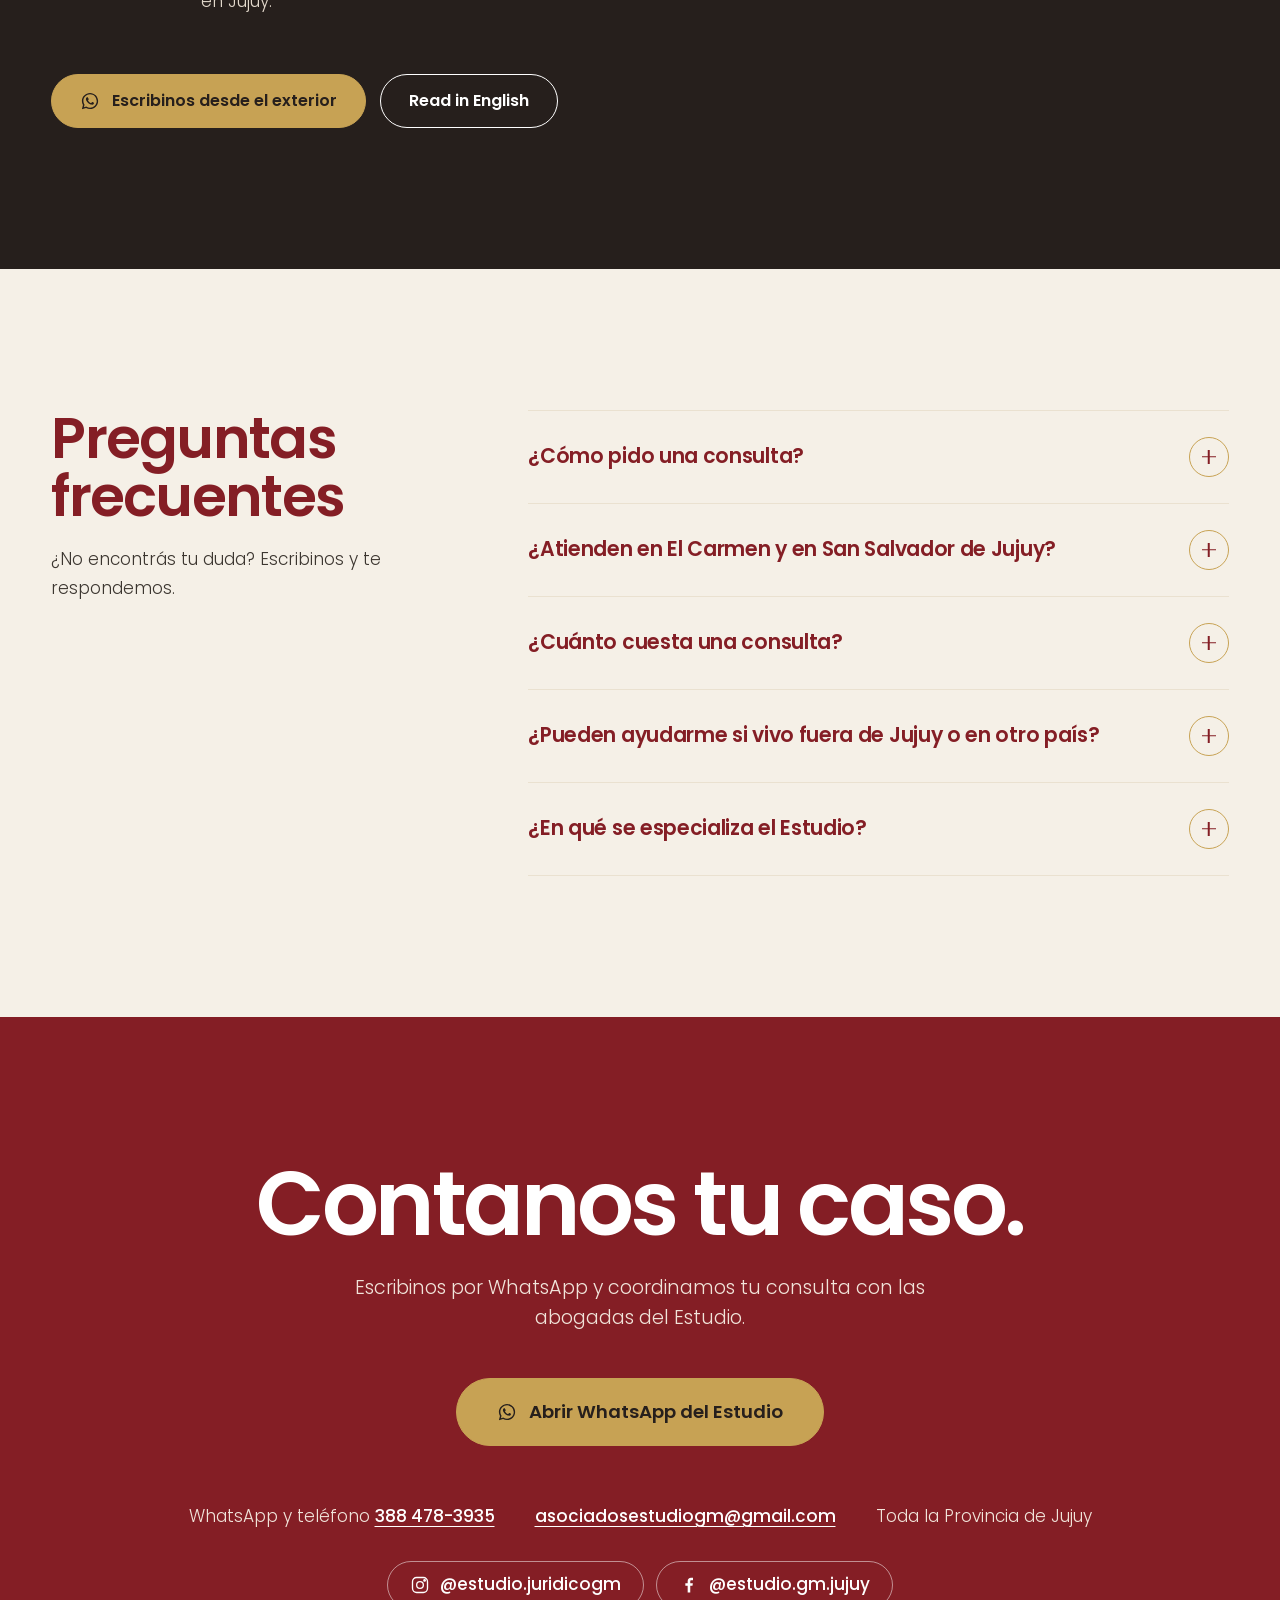
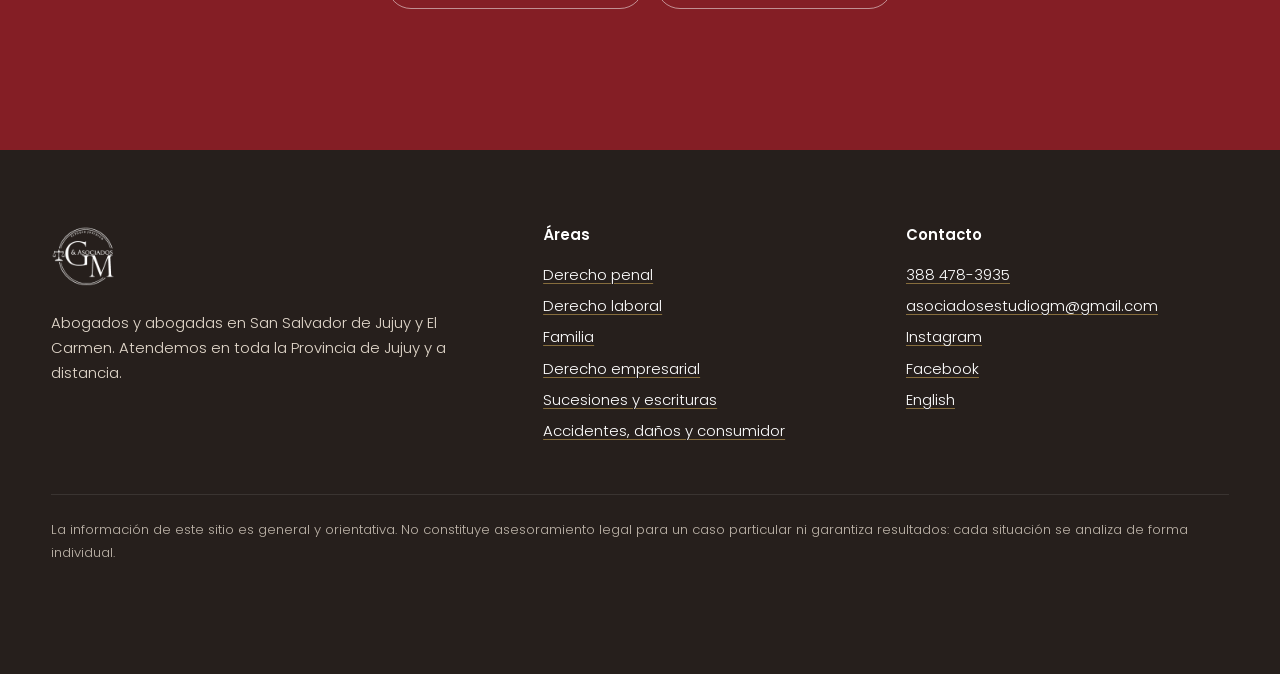
==== commit 3780bf4b: "Mundo digital 3D: globo de puntos y líneas con rutas de todo el planeta hacia Jujuy resaltado Co-Aut" ====
--- a/index.html
+++ b/index.html
@@ -27,9 +27,10 @@
 <link rel="preload" href="fonts/poppins-semibold.woff2" as="font" type="font/woff2" crossorigin>
 <link rel="preload" href="fonts/poppins-light.woff2" as="font" type="font/woff2" crossorigin>
 <link rel="preload" as="image" type="image/webp" imagesrcset="img/portada-equipo-900.webp 900w, img/portada-equipo-1600.webp 1600w, img/portada-equipo-2400.webp 2400w" imagesizes="100vw" fetchpriority="high">
-<link rel="stylesheet" href="style.css?v=202611141422">
+<link rel="stylesheet" href="style.css?v=202611141429">
 <script>(function(r){r.classList.add('js');try{if(!matchMedia('(prefers-reduced-motion: reduce)').matches&&sessionStorage.getItem('gm-intro')!=='1'){r.classList.add('anim');setTimeout(function(){r.classList.add('listo')},2600);}}catch(e){}})(document.documentElement)</script>
-<script src="main.js?v=202611141422" defer></script>
+<script src="main.js?v=202611141429" defer></script>
+<script src="mundo.js?v=202611141429" defer></script>
 <script type="application/ld+json">{"@context": "https://schema.org", "@graph": [{"@type": ["LegalService", "LocalBusiness"], "@id": "https://consultorarzok.github.io/estudio-gm-asociados-web/#estudio", "name": "Estudio Jurídico GM & Asociados", "alternateName": ["GM & Asociados", "Estudio GM Jujuy"], "description": "Estudio jurídico en San Salvador de Jujuy y El Carmen, Jujuy, Argentina. Abogadas en derecho empresarial, penal, laboral, familia, sucesiones, daños y consumidor.", "url": "https://consultorarzok.github.io/estudio-gm-asociados-web/", "logo": "https://consultorarzok.github.io/estudio-gm-asociados-web/img/logo-gm.png", "image": ["https://consultorarzok.github.io/estudio-gm-asociados-web/img/og.jpg", "https://consultorarzok.github.io/estudio-gm-asociados-web/img/portada-equipo-1600.webp"], "telephone": "+543884783935", "email": "asociadosestudiogm@gmail.com", "priceRange": "$$", "address": {"@type": "PostalAddress", "streetAddress": "Independencia 658, 1er Piso, Of. 1", "addressLocality": "San Salvador de Jujuy", "addressRegion": "Jujuy", "addressCountry": "AR"}, "areaServed": [{"@type": "AdministrativeArea", "name": "Provincia de Jujuy"}, {"@type": "City", "name": "San Salvador de Jujuy"}, {"@type": "City", "name": "El Carmen"}], "knowsAbout": ["Derecho empresarial", "Registro de marcas y patentes", "Sociedades comerciales", "Derecho penal", "Derecho laboral", "Derecho de familia", "Sucesiones", "Escrituras", "Daños y perjuicios", "Derecho del consumidor"], "sameAs": ["https://www.instagram.com/estudio.juridicogm/", "https://www.facebook.com/estudio.gm.jujuy"], "contactPoint": {"@type": "ContactPoint", "telephone": "+543884783935", "contactType": "customer service", "availableLanguage": ["es"], "areaServed": "AR"}, "department": [{"@type": "LegalService", "name": "Estudio Jurídico GM & Asociados — San Salvador de Jujuy", "address": {"@type": "PostalAddress", "streetAddress": "Independencia 658, 1er Piso, Of. 1", "addressLocality": "San Salvador de Jujuy", "addressRegion": "Jujuy", "addressCountry": "AR"}, "telephone": "+543884783935"}, {"@type": "LegalService", "name": "Estudio Jurídico GM & Asociados — El Carmen", "address": {"@type": "PostalAddress", "streetAddress": "Sarmiento 520, Barrio Centro", "addressLocality": "El Carmen", "addressRegion": "Jujuy", "addressCountry": "AR"}, "telephone": "+543884783935"}], "employee": [{"@type": "Person", "name": "Dra. Fernanda M. Tapia", "jobTitle": "Abogada", "image": "https://consultorarzok.github.io/estudio-gm-asociados-web/img/dra-tapia-900.webp", "worksFor": {"@id": "https://consultorarzok.github.io/estudio-gm-asociados-web/#estudio"}}, {"@type": "Person", "name": "Dra. M. Luz Gutiérrez", "jobTitle": "Abogada", "image": "https://consultorarzok.github.io/estudio-gm-asociados-web/img/dra-gutierrez-900.webp", "worksFor": {"@id": "https://consultorarzok.github.io/estudio-gm-asociados-web/#estudio"}}, {"@type": "Person", "name": "Dra. Carla Morales", "jobTitle": "Abogada", "image": "https://consultorarzok.github.io/estudio-gm-asociados-web/img/dra-morales-900.webp", "worksFor": {"@id": "https://consultorarzok.github.io/estudio-gm-asociados-web/#estudio"}}]}, {"@type": "WebSite", "@id": "https://consultorarzok.github.io/estudio-gm-asociados-web/#web", "url": "https://consultorarzok.github.io/estudio-gm-asociados-web/", "name": "Estudio Jurídico GM & Asociados", "inLanguage": "es-AR", "publisher": {"@id": "https://consultorarzok.github.io/estudio-gm-asociados-web/#estudio"}}]}</script>
 </head>
 <body>
@@ -119,20 +120,7 @@
 </ul>
 <div class="acciones"><a class="btn" href="https://wa.me/5493884783935?text=Hola%2C%20te%20escribo%20desde%20otro%20pa%C3%ADs%20y%20necesito%20una%20gesti%C3%B3n%20legal%20en%20Jujuy." target="_blank" rel="noopener"><svg viewBox="0 0 32 32" fill="currentColor" aria-hidden="true"><path d="M16.04 3C8.84 3 3 8.83 3 16.02c0 2.3.6 4.54 1.74 6.51L3 29l6.64-1.7a13 13 0 0 0 6.4 1.64h.01C23.23 28.94 29 23.1 29 15.92 29 8.83 23.2 3 16.04 3Zm0 23.7h-.01a10.7 10.7 0 0 1-5.46-1.5l-.39-.23-3.94 1.01 1.05-3.84-.25-.4a10.67 10.67 0 0 1-1.64-5.72c0-5.9 4.8-10.7 10.7-10.7 2.86 0 5.54 1.1 7.56 3.14a10.6 10.6 0 0 1 3.13 7.57c0 5.9-4.8 10.67-10.75 10.67Zm5.87-8c-.32-.16-1.9-.94-2.2-1.05-.3-.1-.5-.16-.73.16-.21.32-.84 1.05-1.03 1.27-.19.21-.38.24-.7.08-.32-.16-1.36-.5-2.59-1.6a9.7 9.7 0 0 1-1.8-2.24c-.19-.32 0-.5.14-.66.14-.14.32-.38.48-.57.16-.19.21-.32.32-.54.1-.21.05-.4-.03-.56-.08-.16-.73-1.76-1-2.4-.26-.63-.53-.54-.73-.55h-.62c-.21 0-.56.08-.85.4-.29.32-1.11 1.08-1.11 2.64 0 1.55 1.14 3.06 1.3 3.27.16.21 2.23 3.4 5.4 4.77.75.33 1.34.52 1.8.67.76.24 1.45.2 2 .12.6-.09 1.9-.78 2.16-1.53.27-.75.27-1.39.19-1.53-.08-.13-.3-.21-.62-.37Z"/></svg>Escribinos desde el exterior</a><a class="btn linea" href="en/" hreflang="en">Read in English</a></div>
 </div>
-<svg class="orbitas" viewBox="0 0 520 520" role="img" aria-label="Rutas desde distintos lugares del mundo que llegan a Jujuy">
-<circle class="aro" cx="260" cy="260" r="236"/><circle class="aro d" cx="260" cy="260" r="222"/>
-<circle class="aro" cx="260" cy="260" r="160"/><circle class="aro d" cx="260" cy="260" r="96"/>
-<g class="giro">
-<path class="ruta" d="M60 140 Q170 150 260 260"/><circle class="punto" cx="60" cy="140" r="5"/>
-<path class="ruta" d="M470 170 Q360 170 260 260"/><circle class="punto" cx="470" cy="170" r="5"/>
-<path class="ruta" d="M420 440 Q330 360 260 260"/><circle class="punto" cx="420" cy="440" r="5"/>
-<path class="ruta" d="M90 410 Q170 330 260 260"/><circle class="punto" cx="90" cy="410" r="5"/>
-<path class="ruta" d="M260 26 Q250 150 260 260"/><circle class="punto" cx="260" cy="26" r="5"/>
-</g>
-<circle class="pulso" cx="260" cy="260" r="30"/>
-<circle class="centro" cx="260" cy="260" r="30"/>
-<text x="260" y="320" text-anchor="middle">Jujuy</text>
-</svg>
+<canvas id="mundo-cv" class="orbitas" role="img" aria-label="Globo digital con rutas desde distintos lugares del mundo que llegan a Jujuy, resaltado en dorado"></canvas>
 </div></section>
 
 <section class="preguntas" id="preguntas"><div class="wrap">
--- a/style.css
+++ b/style.css
@@ -275,18 +275,10 @@
 .mundo .acciones{display:flex;flex-wrap:wrap;gap:14px}
 .mundo .btn{--hover:#fff}.mundo .btn:hover{color:var(--oscuro)}
 .mundo .btn.linea{color:#fff}
-.orbitas{width:100%;max-width:520px;justify-self:center;aspect-ratio:1}
-.orbitas circle.aro{fill:none;stroke:rgba(199,162,84,.45);stroke-width:1}
-.orbitas circle.aro.d{stroke-dasharray:2 6}
-.orbitas .ruta{fill:none;stroke:var(--dorado);stroke-width:1.2;stroke-dasharray:4 7;animation:fluir 2.6s linear infinite}
-.orbitas .punto{fill:var(--dorado)}
-.orbitas .centro{fill:var(--bordo);stroke:var(--dorado);stroke-width:2}
-.orbitas .pulso{fill:none;stroke:var(--dorado);stroke-width:1.2;transform-origin:260px 260px;animation:pulso 3.2s var(--ease) infinite}
-.orbitas text{font:600 15px Poppins,sans-serif;fill:#fff;letter-spacing:.5px}
-.orbitas .giro{transform-origin:260px 260px;animation:girar 90s linear infinite}
+.orbitas{display:block;width:100%;max-width:600px;justify-self:center;aspect-ratio:1}
 @keyframes fluir{to{stroke-dashoffset:-22}}
 @keyframes pulso{0%{transform:scale(.4);opacity:.9}100%{transform:scale(2.6);opacity:0}}
-@media (max-width:900px){.mundo .wrap{grid-template-columns:1fr}.orbitas{max-width:360px;order:-1}.mundo li{grid-template-columns:1fr;gap:4px}}
+@media (max-width:900px){.mundo .wrap{grid-template-columns:1fr}.orbitas{max-width:420px;order:-1}.mundo li{grid-template-columns:1fr;gap:4px}}
 
 /* preguntas */
 .preguntas .wrap{display:grid;grid-template-columns:minmax(0,4fr) minmax(0,7fr);gap:clamp(36px,6vw,96px);align-items:start}
